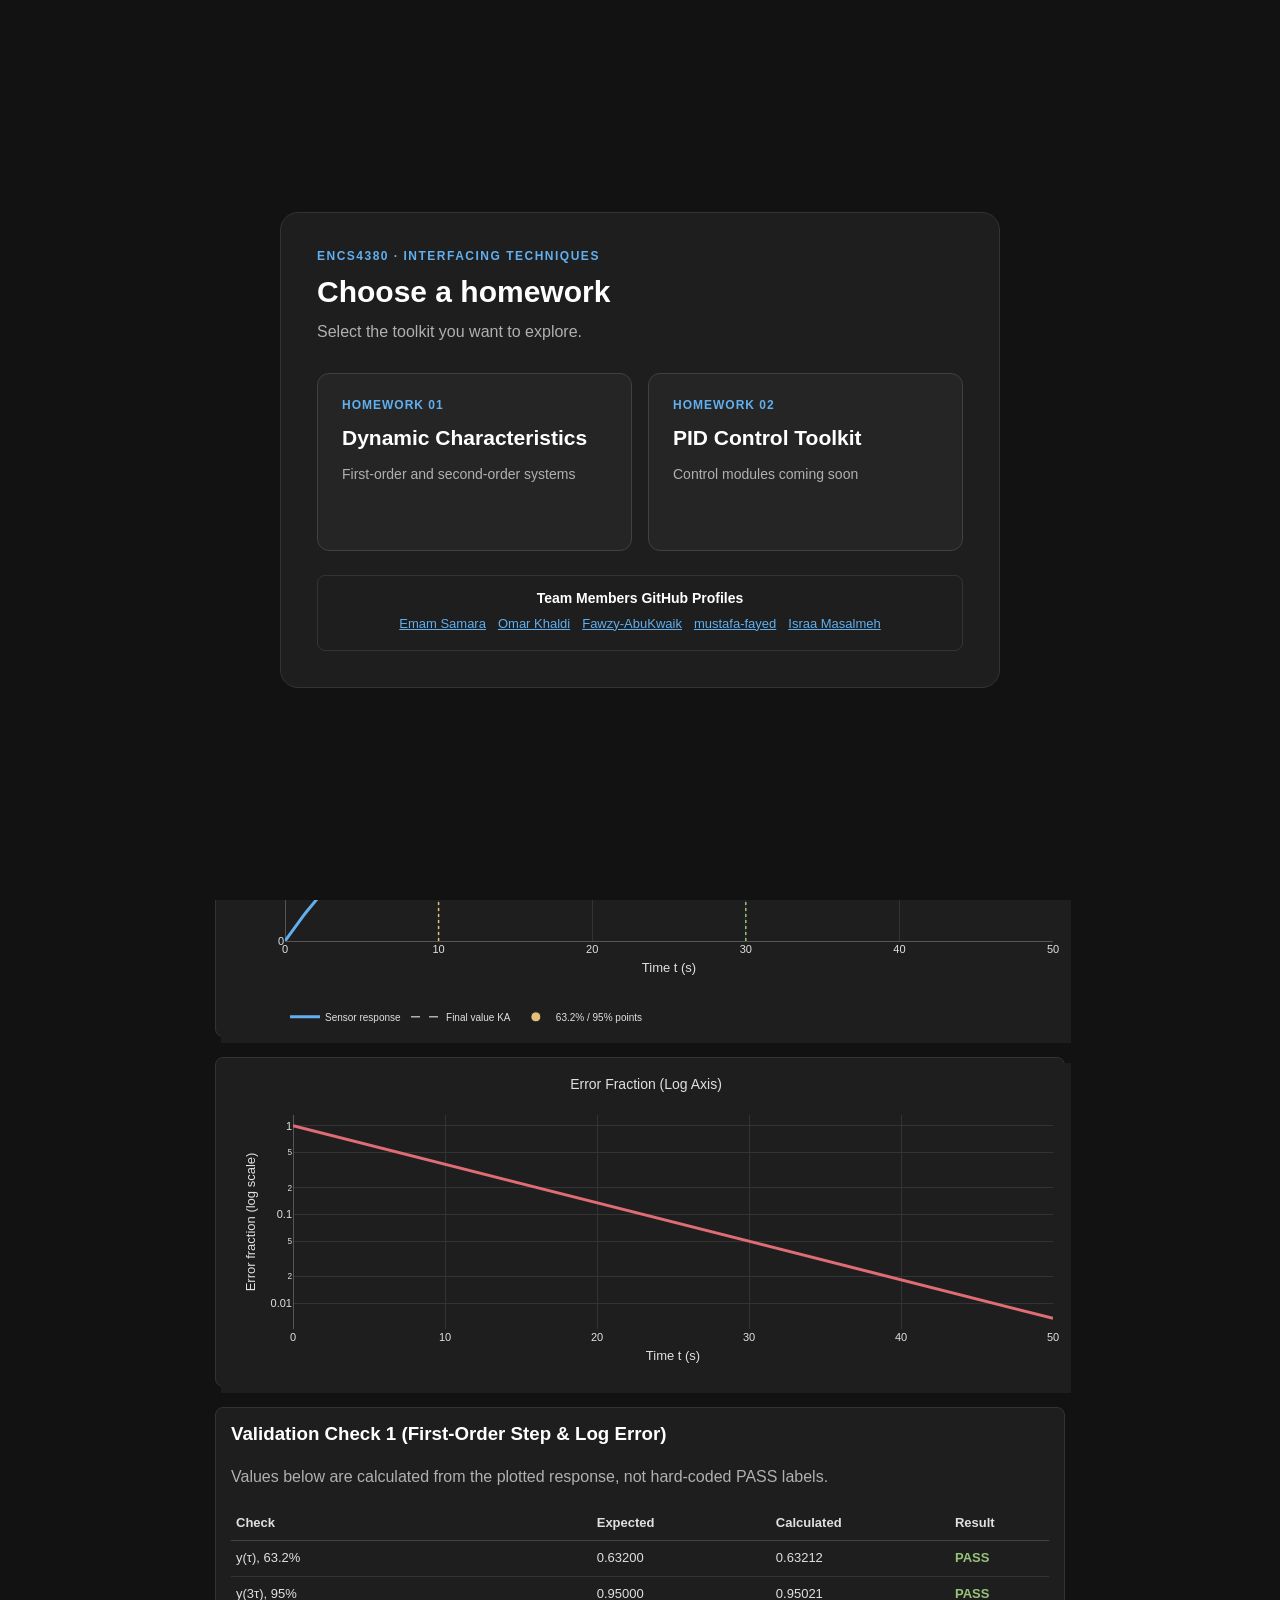
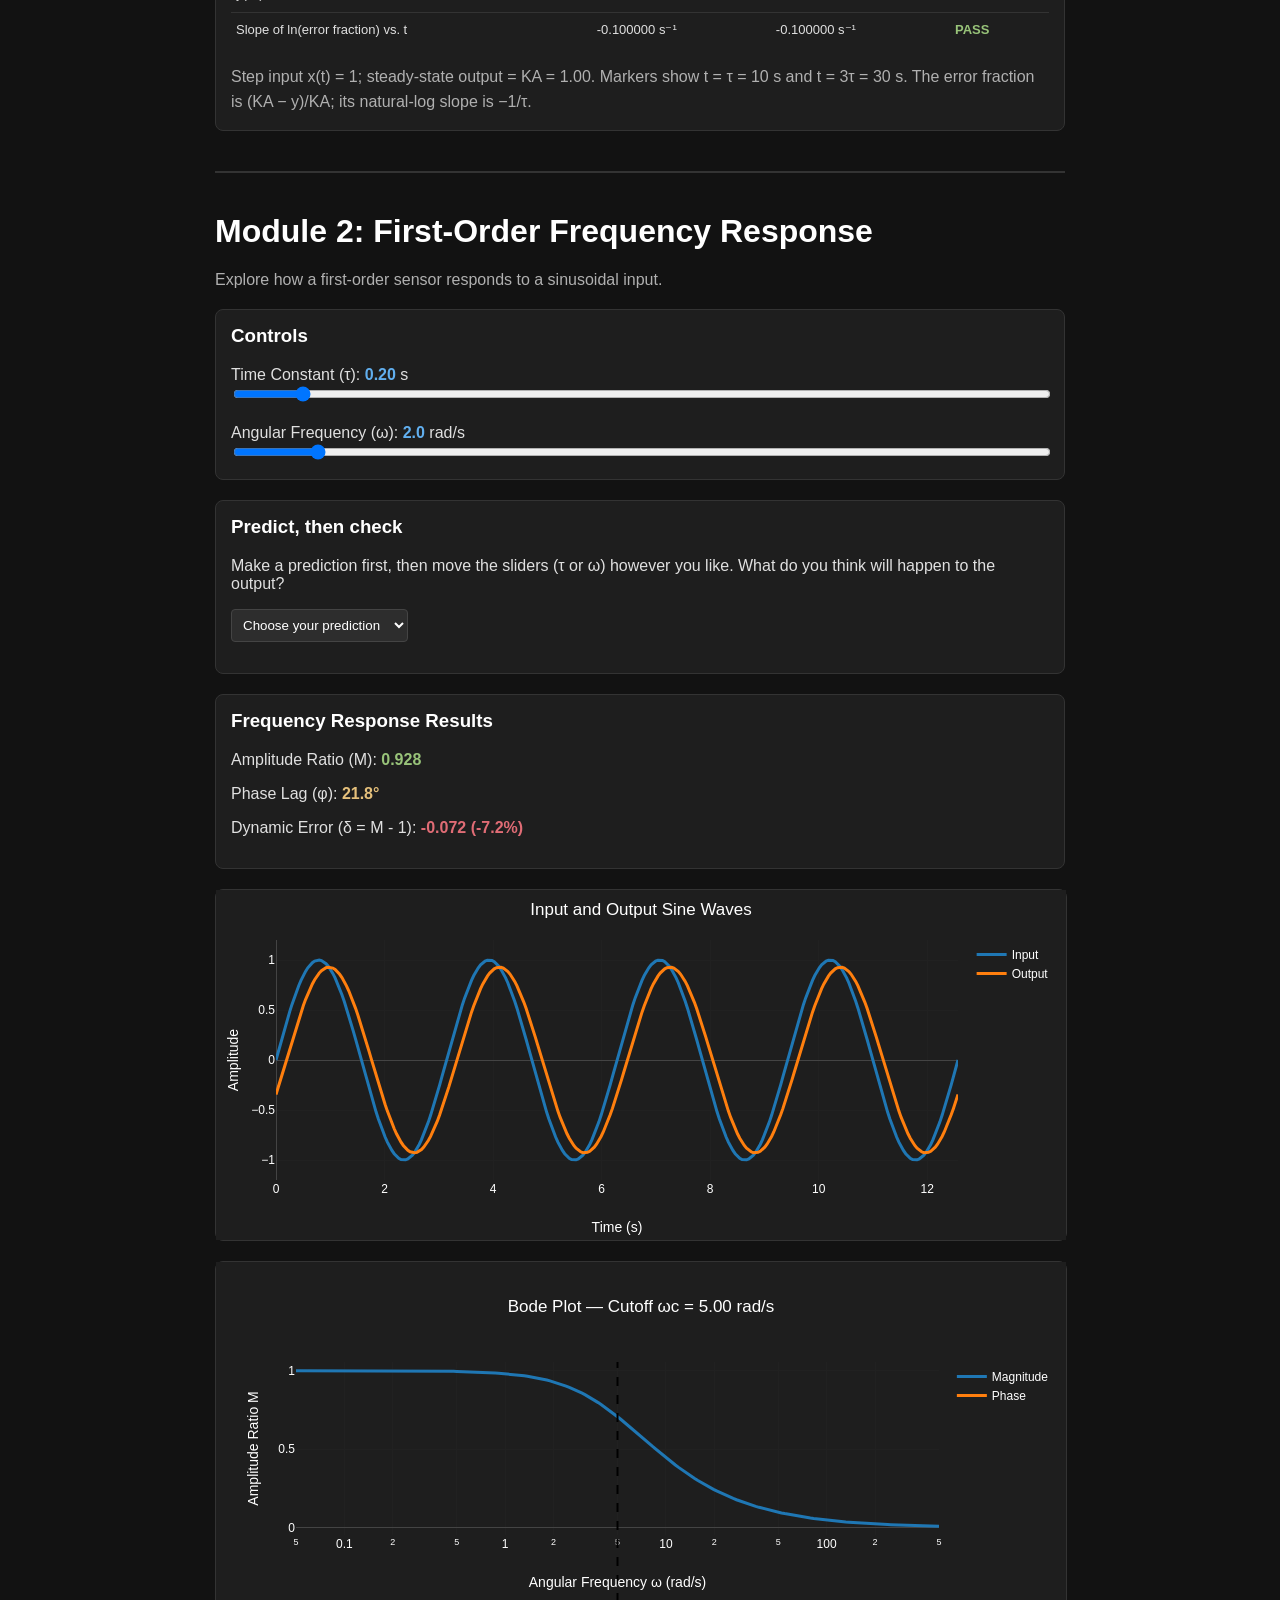
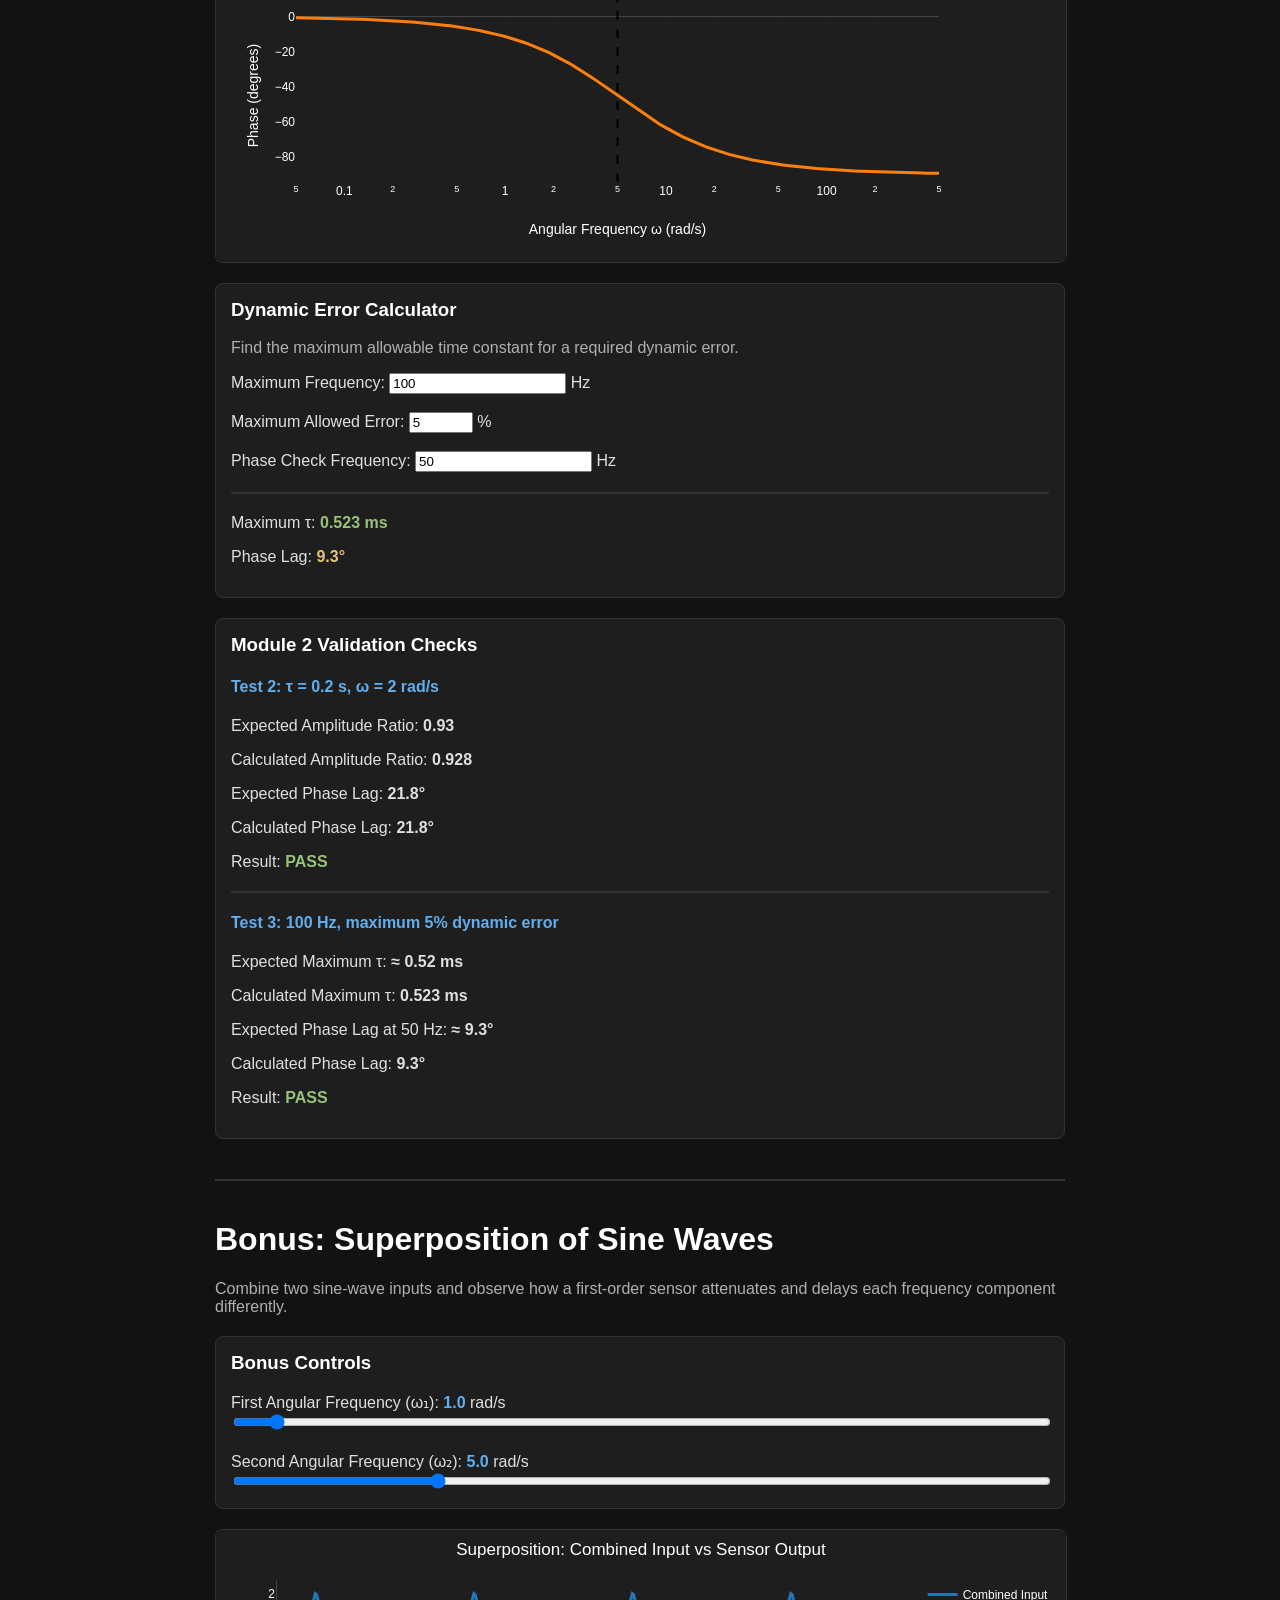
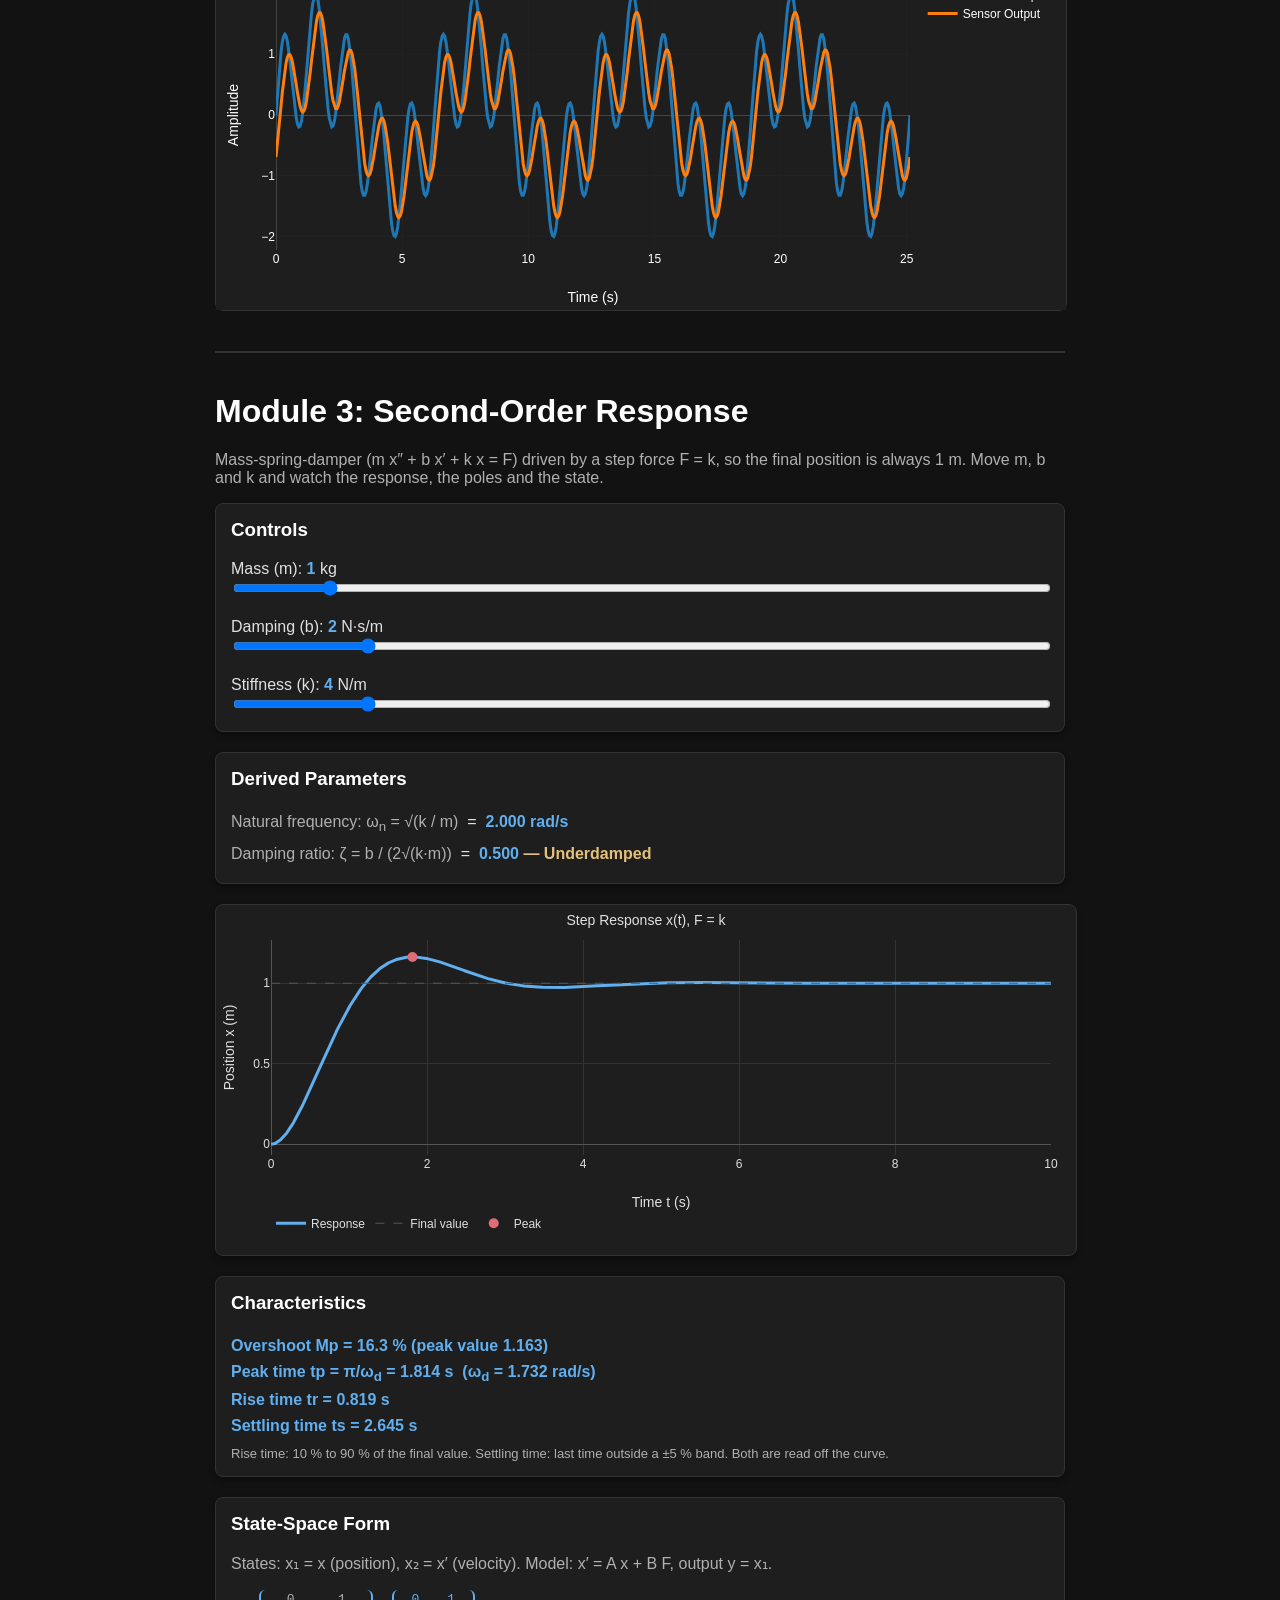
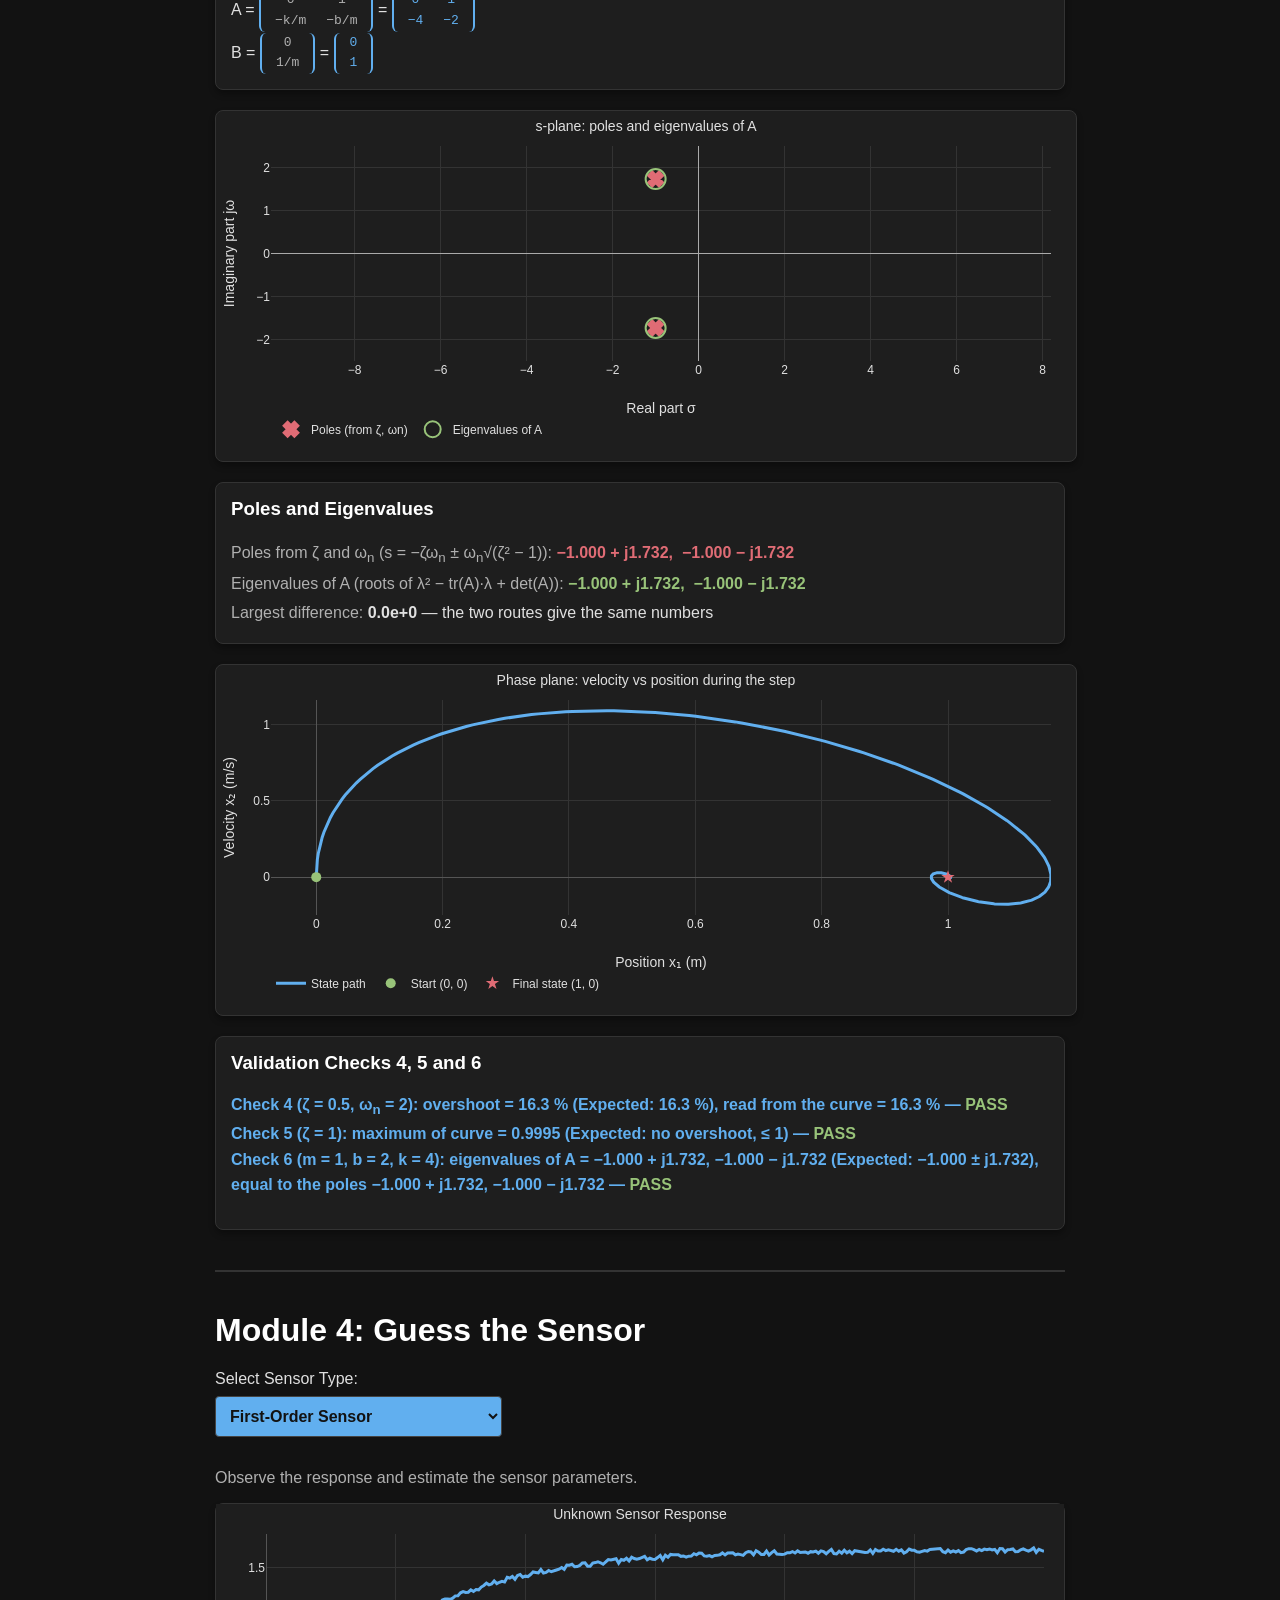
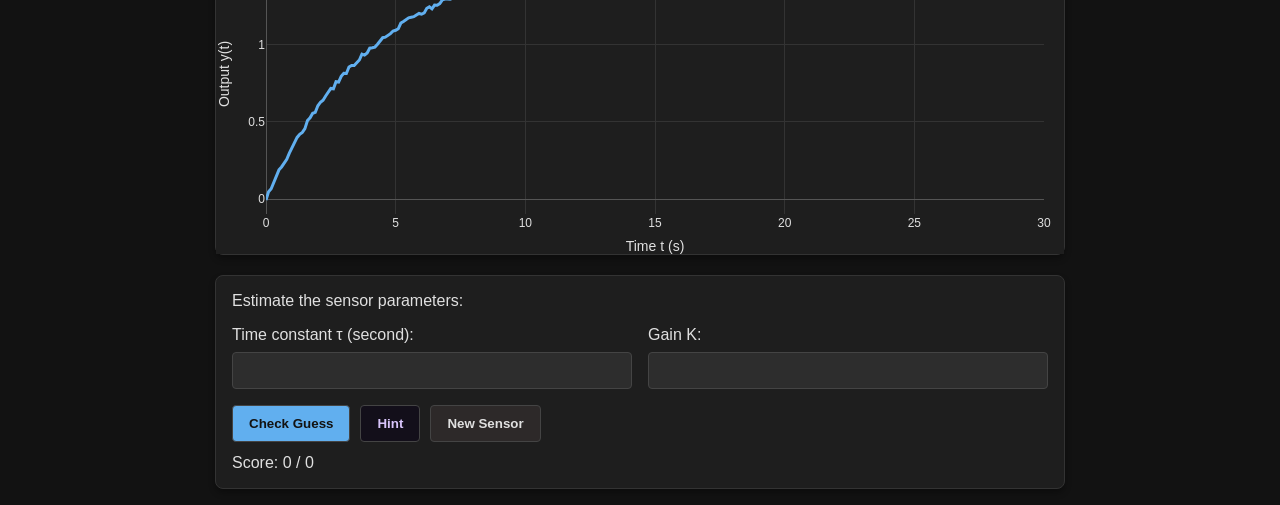
==== index.html @ 04e695b0 "Add P4 Tuning Challenge initial setup" ====
<!DOCTYPE html> 
<html lang="en">
<head>
<meta charset="UTF-8">
<meta name="viewport" content="width=device-width, initial-scale=1">
<title>Dynamic Characteristics Toolkit - Module 1</title>
<script src="https://cdn.plot.ly/plotly-2.35.2.min.js"></script>


<style>
  .team-profiles {
    box-sizing: border-box;
    width: 100%;
    padding: 14px 12px;
    background: #1e1e1e;
    border: 1px solid #333;
    border-radius: 8px;
    text-align: center;
  }
  .team-profiles-title {
    display: block;
    margin-bottom: 10px;
    color: #ffffff;
    font-size: 14px;
    font-weight: 700;
  }
  .team-profiles-scroll {
    max-width: 100%;
    overflow-x: auto;
  }
  .team-profiles-links {
    display: flex;
    justify-content: center;
    align-items: center;
    gap: 12px;
    box-sizing: border-box;
    min-width: 100%;
    width: max-content;
    white-space: nowrap;
    padding: 0 2px 5px;
  }
  .team-profiles-links a {
    color: #61afef;
    text-decoration: underline;
    font-size: 13px;
    flex-shrink: 0;
  }

  #homework-entry {
    position: fixed;
    inset: 0;
    z-index: 2000;
    display: flex;
    align-items: center;
    justify-content: center;
    padding: 24px;
    box-sizing: border-box;
    overflow-y: auto;
    background: #121212;
  }
  #homework-entry[hidden] { display: none; }
  .homework-panel {
    box-sizing: border-box;
    width: 100%;
    max-width: 720px;
    padding: 36px;
    background: #1e1e1e;
    border: 1px solid #333;
    border-radius: 18px;
  }
  .homework-eyebrow {
    margin: 0 0 12px;
    color: #61afef;
    font-size: 12px;
    font-weight: bold;
    letter-spacing: 1.5px;
    text-transform: uppercase;
  }
  .homework-panel h1 { margin: 0 0 10px; color: #fff; font-size: 30px; }
  .homework-description { color: #b0b0b0; margin: 0 0 28px; line-height: 1.6; }
  .homework-options { display: grid; grid-template-columns: repeat(2, minmax(0, 1fr)); gap: 16px; }
  .homework-option {
    display: flex;
    flex-direction: column;
    align-items: flex-start;
    gap: 12px;
    padding: 24px;
    min-height: 178px;
    text-align: left;
    background: #252525;
    color: #e0e0e0;
    border: 1px solid #414141;
    border-radius: 12px;
    font: inherit;
    cursor: pointer;
    transition: border-color 0.2s, background 0.2s;
  }
  .homework-option:hover { border-color: #61afef; background: #2c3239; }
  .homework-option:focus-visible, .homework-back:focus-visible {
    outline: 2px solid #61afef;
    outline-offset: 3px;
  }
  .homework-option-label { color: #61afef; font-size: 12px; font-weight: bold; letter-spacing: 1px; }
  .homework-option strong { font-size: 21px; color: #fff; line-height: 1.35; }
  .homework-option-detail { color: #b0b0b0; font-size: 14px; line-height: 1.5; }
  .homework-back {
    padding: 10px 16px;
    border: 1px solid #444;
    border-radius: 8px;
    background: #252525;
    color: #e0e0e0;
    font: inherit;
    cursor: pointer;
  }
  #homework-switch { margin-bottom: 18px; }
  @media (max-width: 560px) {
    .homework-panel { padding: 24px; }
    .homework-panel h1 { font-size: 25px; }
    .homework-options { grid-template-columns: 1fr; }
    .homework-option { min-height: 0; }
  }

  #homework-entry.showing-p1 { align-items: flex-start; }
  #homework-entry.showing-p1 .homework-panel { max-width: 860px; }
  .p1-back { margin-bottom: 26px; }
  .p1-preview-note {
    padding: 12px 14px;
    margin: 0 0 20px;
    border: 1px solid #46515b;
    border-radius: 8px;
    background: #24303b;
    color: #c5d8e8;
    font-size: 13px;
  }
  .p1-card {
    margin-top: 16px;
    padding: 22px;
    background: #252525;
    border: 1px solid #3d3d3d;
    border-radius: 12px;
  }
  .p1-card h2 { color: #fff; margin: 0 0 20px; font-size: 19px; }
  .p1-controls { display: grid; grid-template-columns: repeat(2, minmax(0, 1fr)); gap: 20px; }
  .p1-field { display: flex; flex-direction: column; gap: 10px; color: #e0e0e0; font-size: 14px; }
  .p1-field select, .p1-prediction {
    box-sizing: border-box;
    width: 100%;
    padding: 10px;
    border: 1px solid #555;
    border-radius: 8px;
    color: #e0e0e0;
    background: #303030;
    font: inherit;
  }
  .p1-field select:disabled, .p1-prediction:disabled { opacity: 0.65; }
  .p1-model-description { color: #b0b0b0; font-size: 12px; line-height: 1.5; }
  .p1-field input { width: 100%; margin: 2px 0; accent-color: #61afef; }
  .p1-field input:disabled { opacity: 0.7; }
  .p1-plant-params {
    display: grid;
    grid-template-columns: repeat(2, minmax(0, 1fr));
    gap: 18px;
    margin-top: 20px;
    padding: 16px;
    border: 1px solid #3d3d3d;
    border-radius: 8px;
    background: #1e1e1e;
  }
  .p1-plant-params[hidden] { display: none; }
  .p1-plant-params label { display: flex; flex-direction: column; gap: 9px; color: #e0e0e0; font-size: 13px; }
  .p1-plant-params input { box-sizing: border-box; width: 100%; margin: 3px 0; accent-color: #61afef; }
  .p1-value { color: #61afef; font-weight: bold; }
  .p1-limit-setting {
    margin-top: 18px;
    padding: 14px;
    background: #1e1e1e;
    border: 1px solid #3d3d3d;
    border-radius: 8px;
  }
  .p1-limit-setting label { display: block; color: #e0e0e0; font-size: 14px; }
  .p1-limit-setting strong { color: #61afef; }
  .p1-limit-setting input {
    display: block;
    box-sizing: border-box;
    width: 100%;
    margin: 12px 0;
    accent-color: #61afef;
  }
  .p1-limit-setting p { color: #b0b0b0; font-size: 13px; margin: 0; }
  .p1-live-preview {
    display: flex;
    align-items: center;
    justify-content: space-between;
    gap: 16px;
    flex-wrap: wrap;
    margin-top: 20px;
    padding: 14px;
    background: #1e1e1e;
    border: 1px solid #3d3d3d;
    border-radius: 8px;
  }
  .p1-live-preview span { color: #b0b0b0; font-size: 13px; line-height: 1.5; }
  .p1-live-preview strong { color: #61afef; font-size: 22px; }
  .p1-empty, .p1-plot-empty {
    display: flex;
    align-items: center;
    justify-content: center;
    box-sizing: border-box;
    text-align: center;
    padding: 20px;
    border: 1px dashed #555;
    border-radius: 8px;
    color: #929292;
    background: #1e1e1e;
    font-size: 14px;
  }
  .p1-empty { min-height: 104px; }
  .p1-diagram-scroll {
    box-sizing: border-box;
    width: 100%;
    overflow-x: auto;
    border: 1px solid #3d3d3d;
    border-radius: 8px;
    background: #1b1b1b;
  }
  .p1-diagram-scroll:focus-visible { outline: 2px solid #61afef; outline-offset: 3px; }
  .p1-diagram-svg { display: block; width: 100%; min-width: 760px; height: auto; }
  .p1-diagram-note { margin: 12px 0 0; color: #b0b0b0; font-size: 12px; line-height: 1.6; }
  .p1-plot-empty { min-height: 240px; }
  .p1-response-chart {
    box-sizing: border-box;
    width: 100%;
    height: 350px;
    border: 1px solid #3d3d3d;
    border-radius: 8px;
    background: #1e1e1e;
  }
  .p1-metrics { display: grid; grid-template-columns: repeat(4, minmax(0, 1fr)); gap: 10px; }
  .p1-metric {
    display: flex;
    flex-direction: column;
    justify-content: space-between;
    gap: 12px;
    min-height: 76px;
    padding: 14px;
    border: 1px solid #3d3d3d;
    border-radius: 8px;
    background: #1e1e1e;
  }
  .p1-metric span { color: #b0b0b0; font-size: 12px; }
  .p1-metric strong { color: #61afef; font-size: 20px; overflow-wrap: anywhere; }
  .p1-ss-status { display: block; color: #b0b0b0; font-size: 11px; line-height: 1.5; }
  .p1-metrics-note { margin: 15px 0 0; color: #b0b0b0; font-size: 12px; line-height: 1.6; }
  .p1-prediction-controls { display: grid; grid-template-columns: repeat(2, minmax(0, 1fr)); gap: 16px; }
  .p1-prediction-controls label { display: flex; flex-direction: column; gap: 9px; color: #e0e0e0; font-size: 14px; }
  .p1-prediction-controls select { min-width: 0; }
  .p1-action-button {
    margin-top: 15px;
    padding: 11px 16px;
    border: 1px solid #61afef;
    border-radius: 8px;
    color: #fff;
    background: #294a64;
    cursor: pointer;
    font: inherit;
  }
  .p1-action-button:hover { background: #356181; }
  .p1-action-button:focus-visible { outline: 2px solid #98c379; outline-offset: 3px; }
  .p1-feedback {
    min-height: 22px;
    margin: 14px 0 0;
    padding: 12px;
    border-radius: 8px;
    border: 1px solid #454545;
    color: #d0d0d0;
    background: #1e1e1e;
    font-size: 14px;
    line-height: 1.6;
    white-space: pre-line;
  }
  .p1-feedback[data-result="correct"], .p1-feedback[data-result="pass"] { border-color: #98c379; color: #b5dfa6; }
  .p1-feedback[data-result="incorrect"], .p1-feedback[data-result="fail"] { border-color: #e5c07b; color: #e5c07b; }
  .p1-validation-panel {
    margin-top: 22px;
    padding-top: 20px;
    border-top: 1px solid #444;
  }
  .p1-validation-panel h3 { margin: 0 0 12px; color: #fff; font-size: 17px; line-height: 1.5; }
  .p1-validation-results { font-family: inherit; }
  @media (max-width: 560px) {
    .p1-prediction-controls { grid-template-columns: 1fr; }
  }
  .p1-secondary { color: #b0b0b0; font-size: 14px; margin: 0 0 14px; line-height: 1.6; }
  @media (max-width: 560px) {
    #homework-entry { padding: 12px; }
    .p1-card { padding: 16px; }
    .p1-controls, .p1-plant-params { grid-template-columns: 1fr; }
    .p1-metrics { grid-template-columns: repeat(2, minmax(0, 1fr)); }
    .p1-plot-empty { min-height: 210px; }
    .p1-response-chart { height: 310px; }
  }
  #module4Check:hover{
    background-color: #ccddec !important;
  }
   #module4NewSensor:hover{
    background-color: #abaaaa !important;
  }
  #module4HintButton:hover{
    background-color: #ab9fc4 !important;
  }
</style>

</head>
<body style="font-family: sans-serif; max-width: 850px; margin: auto; padding: 16px; background-color: #121212; color: #e0e0e0;">


  <div id="homework-entry" role="dialog" aria-modal="true" aria-labelledby="homework-entry-title">
    <div class="homework-panel">
      <div id="homework-choices">
        <p class="homework-eyebrow">ENCS4380 · Interfacing Techniques</p>
        <h1 id="homework-entry-title">Choose a homework</h1>
        <p class="homework-description">Select the toolkit you want to explore.</p>
        <div class="homework-options">
          <button class="homework-option" id="open-homework-1" type="button">
            <span class="homework-option-label">HOMEWORK 01</span>
            <strong>Dynamic Characteristics</strong>
            <span class="homework-option-detail">First-order and second-order systems</span>
          </button>
          <button class="homework-option" id="open-homework-2" type="button">
            <span class="homework-option-label">HOMEWORK 02</span>
            <strong>PID Control Toolkit</strong>
            <span class="homework-option-detail">Control modules coming soon</span>
          </button>
        </div>
  <div class="team-profiles" style="margin-top: 24px; margin-bottom: 0;">
    <strong class="team-profiles-title">Team Members GitHub Profiles</strong>
    <div class="team-profiles-scroll">
      <div class="team-profiles-links">
        <a href="https://github.com/EmamSamara" target="_blank" rel="noopener noreferrer">Emam Samara</a>
        <a href="https://github.com/OmarKhaldi1465" target="_blank" rel="noopener noreferrer">Omar Khaldi</a>
        <a href="https://github.com/Fawzy-AbuKwaik" target="_blank" rel="noopener noreferrer">Fawzy-AbuKwaik</a>
        <a href="https://github.com/mustafa-fayed403" target="_blank" rel="noopener noreferrer">mustafa-fayed</a>
        <a href="https://github.com/israa-masalmeh" target="_blank" rel="noopener noreferrer">Israa Masalmeh</a>
      </div>
    </div>
  </div>
      </div>
      <div id="homework-two-intro" hidden>
        <div class="team-profiles" style="margin-bottom: 20px;">
          <strong class="team-profiles-title">Team Members GitHub Profiles</strong>
          <div class="team-profiles-scroll">
            <div class="team-profiles-links">
              <a href="https://github.com/EmamSamara" target="_blank" rel="noopener noreferrer">Emam Samara</a>
              <a href="https://github.com/OmarKhaldi1465" target="_blank" rel="noopener noreferrer">Omar Khaldi</a>
              <a href="https://github.com/Fawzy-AbuKwaik" target="_blank" rel="noopener noreferrer">Fawzy-AbuKwaik</a>
              <a href="https://github.com/mustafa-fayed403" target="_blank" rel="noopener noreferrer">mustafa-fayed</a>
              <a href="https://github.com/israa-masalmeh" target="_blank" rel="noopener noreferrer">Israa Masalmeh</a>
            </div>
          </div>
        </div>
        <!-- Homework 2 -> P1 Layout -->
        <button class="homework-back p1-back" id="back-to-homeworks" type="button">← Choose another homework</button>
        <p class="homework-eyebrow">Homework 02 · Control</p>
        <h1 id="p1-page-title">P1 — PID Playground</h1>
        <p class="homework-description">Explore and tune a PID controller with the first-order and second-order plant models from Homework 1.</p>
        <div class="p1-preview-note">Switch between first-order and second-order plants. The PID gains, setpoint, and control limit update both plots.</div>


        <section class="p1-card" aria-labelledby="p1-settings-title">
          <h2 id="p1-settings-title">Controller Settings</h2>
          <div class="p1-controls">
            <label class="p1-field" for="p1-plant">
              Plant Model
              <select id="p1-plant">
                <option value="first-order">First-order plant</option>
                <option value="second-order">Second-order plant</option>
              </select>
              <span class="p1-model-description" id="p1-model-description">K = 1, τ = 1 s</span>
            </label>
            <label class="p1-field" for="p1-setpoint">
              Setpoint Step <span class="p1-value">1.0</span>
              <input id="p1-setpoint" type="range" min="0" max="5" step="0.1" value="1">
            </label>
            <label class="p1-field" for="p1-kp">
              Proportional Gain (Kp) <span class="p1-value">1.0</span>
              <input id="p1-kp" type="range" min="0" max="20" step="0.1" value="1">
            </label>
            <label class="p1-field" for="p1-ki">
              Integral Gain (Ki) <span class="p1-value">0.0</span>
              <input id="p1-ki" type="range" min="0" max="20" step="0.1" value="0">
            </label>
            <label class="p1-field" for="p1-kd">
              Derivative Gain (Kd) <span class="p1-value">0.0</span>
              <input id="p1-kd" type="range" min="0" max="20" step="0.1" value="0">
            </label>
          </div>
          <div class="p1-plant-params" id="p1-first-order-params">
            <label for="p1-gain">Plant Gain (K) <span class="p1-value">1.0</span>
              <input id="p1-gain" type="range" min="0.5" max="5" step="0.5" value="1">
            </label>
            <label for="p1-tau">Time Constant (τ), seconds <span class="p1-value">1.0</span>
              <input id="p1-tau" type="range" min="1" max="30" step="1" value="1">
            </label>
          </div>
          <div class="p1-plant-params" id="p1-second-order-params" hidden>
            <label for="p1-mass">Mass (m), kg <span class="p1-value">1.0</span>
              <input id="p1-mass" type="range" min="0.5" max="5" step="0.5" value="1">
            </label>
            <label for="p1-damping">Damping (b), N·s/m <span class="p1-value">2.0</span>
              <input id="p1-damping" type="range" min="0.5" max="10" step="0.5" value="2">
            </label>
            <label for="p1-stiffness">Stiffness (k), N/m <span class="p1-value">4.0</span>
              <input id="p1-stiffness" type="range" min="1" max="20" step="1" value="4">
            </label>
          </div>
          <div class="p1-limit-setting">
            <label for="p1-control-limit">Control Signal Limit (±u): <strong id="p1-limit-value">10.0</strong></label>
            <input id="p1-control-limit" type="range" min="1" max="20" step="0.5" value="10">
            <p>The controller output is limited to −10.0 to +10.0.</p>
          </div>
          <div class="p1-live-preview" role="status" aria-live="polite">
            <span id="p1-live-output-label">First-order simulated output at 5 s (K = 1, τ = 1 s, setpoint = 1.0)</span>
            <strong id="p1-live-output">—</strong>
          </div>
        </section>

        <section class="p1-card" aria-labelledby="p1-diagram-title">
          <h2 id="p1-diagram-title">Closed-Loop Block Diagram</h2>
          <div class="p1-diagram-scroll" id="p1-block-diagram" role="region" aria-label="PID closed-loop feedback diagram" tabindex="0">
            <svg id="p1-diagram-svg" class="p1-diagram-svg" viewBox="0 0 980 310" xmlns="http://www.w3.org/2000/svg" role="img" aria-label="PID control loop with unity feedback">
              <defs>
                <marker id="p1-diagram-arrow" viewBox="0 0 10 10" refX="9" refY="5" markerWidth="7" markerHeight="7" orient="auto">
                  <path d="M 0 0 L 10 5 L 0 10 z" fill="#a6b9c8"/>
                </marker>
              </defs>
              <g stroke="#a6b9c8" stroke-width="2.5" fill="none" stroke-linejoin="round">
                <path d="M 130 133 H 161" marker-end="url(#p1-diagram-arrow)"/>
                <path d="M 207 133 H 250" marker-end="url(#p1-diagram-arrow)"/>
                <path d="M 466 133 H 513" marker-end="url(#p1-diagram-arrow)"/>
                <path d="M 655 133 H 703" marker-end="url(#p1-diagram-arrow)"/>
                <path d="M 900 133 H 962" marker-end="url(#p1-diagram-arrow)"/>
                <path d="M 934 133 V 255 H 184 V 156" marker-end="url(#p1-diagram-arrow)"/>
              </g>
              <g stroke-width="2" stroke-linejoin="round">
                <rect x="18" y="88" width="112" height="90" rx="10" fill="#28323a" stroke="#61afef"/>
                <circle cx="184" cy="133" r="23" fill="#252525" stroke="#98c379"/>
                <rect x="250" y="88" width="216" height="90" rx="10" fill="#2c303b" stroke="#61afef"/>
                <rect x="513" y="88" width="142" height="90" rx="10" fill="#373025" stroke="#e5c07b"/>
                <rect x="703" y="88" width="197" height="90" rx="10" fill="#2a3530" stroke="#98c379"/>
              </g>
              <g fill="#f0f0f0" font-family="Arial, sans-serif" text-anchor="middle">
                <text x="74" y="119" font-size="17" font-weight="bold">Setpoint</text>
                <text id="p1-diagram-setpoint" x="74" y="149" font-size="19">r = 1.0</text>
                <text x="184" y="140" font-size="26">Σ</text>
                <text x="171" y="100" font-size="22" fill="#98c379">+</text>
                <text x="161" y="191" font-size="26" fill="#e06c75">−</text>
                <text x="231" y="117" font-size="17">e(t)</text>
                <text x="358" y="117" font-size="18" font-weight="bold">PID Controller</text>
                <text id="p1-diagram-proportional-integral" x="358" y="143" font-size="15">Kp = 1.0  ·  Ki = 0.0</text>
                <text id="p1-diagram-derivative" x="358" y="165" font-size="15">Kd = 0.0</text>
                <text x="489" y="117" font-size="15">u<tspan baseline-shift="sub" font-size="11">raw</tspan></text>
                <text x="584" y="119" font-size="18" font-weight="bold">Saturation</text>
                <text id="p1-diagram-limits" x="584" y="150" font-size="15">±10.0</text>
                <text x="679" y="117" font-size="17">u(t)</text>
                <text id="p1-diagram-plant" x="802" y="119" font-size="18" font-weight="bold">First-Order Plant</text>
                <text id="p1-diagram-transfer" x="802" y="150" font-size="14">G(s) = 1 / (s + 1)</text>
                <text x="948" y="108" font-size="17">y(t)</text>
                <text x="555" y="285" font-size="16" fill="#b0b0b0">Unity feedback: measured output y(t)</text>
              </g>
              <circle cx="934" cy="133" r="4.5" fill="#a6b9c8"/>
            </svg>
          </div>
          <p class="p1-diagram-note">The output is fed back to the summing junction with negative feedback. The D term uses the measured output derivative to avoid a setpoint kick.</p>
        </section>

        <section class="p1-card" aria-labelledby="p1-response-title">
          <h2 id="p1-response-title">Output vs. Setpoint</h2>
          <div class="p1-response-chart" id="p1-response-plot" role="img" aria-label="Closed-loop output and setpoint over time"></div>
        </section>

        <section class="p1-card" aria-labelledby="p1-control-title">
          <h2 id="p1-control-title">Control Signal u(t) &amp; Limits</h2>
          <div class="p1-response-chart" id="p1-control-plot" role="img" aria-label="PID control signal with upper and lower saturation limits"></div>
        </section>

        <section class="p1-card" aria-labelledby="p1-metrics-title">
          <h2 id="p1-metrics-title">Performance Metrics</h2>
          <div class="p1-metrics">
            <div class="p1-metric"><span>Rise Time</span><strong id="p1-rise-time">—</strong></div>
            <div class="p1-metric"><span>Overshoot</span><strong id="p1-overshoot">—</strong></div>
            <div class="p1-metric"><span>Settling Time</span><strong id="p1-settling-time">—</strong></div>
            <div class="p1-metric"><span>Steady-State Error</span><strong id="p1-steady-state-error">—</strong><small id="p1-ss-status" class="p1-ss-status"></small></div>
          </div>
          <p class="p1-metrics-note">Rise Time: 10–90% of the predicted final output. Settling Time: within ±5%. Overshoot is measured over the displayed time window. Steady-State Error is the predicted final error for a stable loop; unsettled and unstable cases are labeled.</p>
        </section>

        <section class="p1-card" aria-labelledby="p1-prediction-title">
          <h2 id="p1-prediction-title">Predict, then Check</h2>
          <p class="p1-secondary">Choose a change, predict the result, then run two simulations to check your answer. The main controls will switch to the new settings so you can explore the plots.</p>
          <div class="p1-prediction-controls">
            <label for="p1-prediction-scenario">What will you change?
              <select id="p1-prediction-scenario" class="p1-prediction">
                <option value="gain">First-order: increase Kp from 1 to 9. What happens to steady-state error?</option>
                <option value="integral">First-order: add Ki = 1 (Kp = 1). What happens to steady-state error?</option>
                <option value="derivative">Second-order: increase Kd from 0 to 2 (Kp = 3). What happens to overshoot?</option>
                <option value="setpoint">First-order: increase setpoint from 1 to 2 (Kp = 2). What happens to output?</option>
              </select>
            </label>
            <label for="p1-prediction-answer">Your prediction
              <select id="p1-prediction-answer" class="p1-prediction">
                <option value="">Choose an answer</option>
                <option value="increase">It will increase</option>
                <option value="decrease">It will decrease</option>
                <option value="same">It will stay about the same</option>
              </select>
            </label>
          </div>
          <button id="p1-check-prediction" class="p1-action-button" type="button">Check with simulation</button>
          <p id="p1-prediction-feedback" class="p1-feedback" role="status" aria-live="polite">Select your prediction before checking.</p>

          <div class="p1-validation-panel">
            <h3>Reference Validation — G(s) = 1 / (s + 1)</h3>
            <p class="p1-secondary">Run two fixed numerical checks: P-only with Kp = 9, and PI with Kp = 1, Ki = 1. These checks do not change the current playground sliders.</p>
            <button id="p1-run-validation" class="p1-action-button" type="button">Run P and PI validation</button>
            <div id="p1-validation-results" class="p1-feedback p1-validation-results" role="status" aria-live="polite">Validation has not been run.</div>
          </div>
        </section>
      </div>
    </div>
  </div>
  <button class="homework-back" id="homework-switch" type="button" hidden>← Choose another homework</button>

  <div class="team-profiles" style="margin-bottom: 18px;">
    <strong class="team-profiles-title">Team Members GitHub Profiles</strong>
    <div class="team-profiles-scroll">
      <div class="team-profiles-links">
        <a href="https://github.com/EmamSamara" target="_blank" rel="noopener noreferrer">Emam Samara</a>
        <a href="https://github.com/OmarKhaldi1465" target="_blank" rel="noopener noreferrer">Omar Khaldi</a>
        <a href="https://github.com/Fawzy-AbuKwaik" target="_blank" rel="noopener noreferrer">Fawzy-AbuKwaik</a>
        <a href="https://github.com/mustafa-fayed403" target="_blank" rel="noopener noreferrer">mustafa-fayed</a>
        <a href="https://github.com/israa-masalmeh" target="_blank" rel="noopener noreferrer">Israa Masalmeh</a>
      </div>
    </div>
  </div>

  <h1 style="color: #ffffff;">Module 1: First-Order Time Response</h1>
  <p style="color: #b0b0b0;">Explore a first-order sensor under step and ramp inputs: <strong>τ dy/dt + y = Kx</strong>, with transfer function <strong>G(s) = K/(τs + 1)</strong>.</p>

  <div style="background: #1e1e1e; padding: 15px; border-radius: 8px; box-shadow: 0 4px 6px rgba(0,0,0,0.3); border: 1px solid #333;">
    <h3 style="color: #ffffff; margin-top: 0;">Controls</h3>

    <label for="inputType">Input Type: </label>
    <select id="inputType" style="padding: 5px; margin-bottom: 10px; background-color: #2d2d2d; color: #ffffff; border: 1px solid #444; border-radius: 4px;">
      <option value="step">Step Input</option>
      <option value="ramp">Ramp Input</option>
    </select>
    <br><br>

    <label for="gainK">Gain (K): <b id="kValue" style="color: #61afef;">1</b></label><br>
    <input id="gainK" type="range" min="0.5" max="5" step="0.5" value="1" style="width:100%"><br><br>

    <label for="tau">Time Constant (τ): <b id="tauValue" style="color: #61afef;">10</b> s</label><br>
    <input id="tau" type="range" min="1" max="30" step="1" value="10" style="width:100%">
  </div>

  <!-- Module 1: Predict, then check (before moving a K or τ slider) -->
  <div style="background: #1e1e1e; padding: 15px; border-radius: 8px; border: 1px solid #333; margin-top: 20px;">
    <h3 style="color: #ffffff; margin-top: 0;">Predict, then check</h3>
    <p style="color: #b0b0b0;">Predict what will happen <strong>before</strong> changing K or τ, then move the slider to check your answer.</p>
    <label for="prediction1">Your prediction: </label>
    <select id="prediction1" style="padding: 7px; max-width: 100%; background: #2d2d2d; color: #ffffff; border: 1px solid #444; border-radius: 4px;">
      <option value="">Choose a prediction first</option>
      <option value="slower">Increasing τ makes the response slower (larger lag)</option>
      <option value="faster">Decreasing τ makes the response faster (smaller lag)</option>
      <option value="higher">Increasing K increases the output magnitude</option>
      <option value="lower">Decreasing K decreases the output magnitude</option>
    </select>
    <p id="prediction1Feedback" aria-live="polite" style="margin-bottom: 0; font-weight: bold; color: #b0b0b0;">Select a prediction, then move the corresponding slider.</p>
  </div>

  <!-- Module 1: live response plot -->
  <div id="plot" style="box-sizing: border-box; width:100%; height:390px; margin-top: 20px; background: #1e1e1e; border-radius: 8px; padding: 5px; border: 1px solid #333;"></div>

  <!-- Module 1: error fraction, logarithmic y-axis, and measured ln(error) slope -->
  <div id="errorPlotContainer" style="margin-top: 20px;">
    <div id="errorPlot" style="box-sizing: border-box; width:100%; height:330px; background: #1e1e1e; border-radius: 8px; padding: 5px; border: 1px solid #333;"></div>
  </div>

  <div style="background: #1e1e1e; padding: 15px; border-radius: 8px; border: 1px solid #333; margin-top: 20px;">
    <h3 style="color: #ffffff; margin-top: 0;" id="validationTitle">Validation Check 1 (First-Order Step)</h3>
    <div id="validationResult" aria-live="polite" style="line-height: 1.6;"></div>
  </div>

<script>
// Module 1 only: closed-form first-order step/ramp response.
const A = 1; // Step amplitude; ramp input slope is A units/s.
const module1PlotConfig = { responsive: true, displaylogo: false, displayModeBar: false };
const previousModule1Values = {
  tau: Number(document.getElementById('tau').value),
  K: Number(document.getElementById('gainK').value)
};

function module1PassLabel(passed) {
  return `<strong style="color: ${passed ? '#98c379' : '#e06c75'};">${passed ? 'PASS' : 'FAIL'}</strong>`;
}

// Actual slope of ln(error fraction) against time; it should equal -1/τ.
function module1LogErrorSlope(time, errorFraction) {
  const n = time.length;
  const meanTime = time.reduce((sum, value) => sum + value, 0) / n;
  const logErrors = errorFraction.map(value => Math.log(value));
  const meanLog = logErrors.reduce((sum, value) => sum + value, 0) / n;
  let numerator = 0;
  let denominator = 0;
  for (let i = 0; i < n; i++) {
    numerator += (time[i] - meanTime) * (logErrors[i] - meanLog);
    denominator += (time[i] - meanTime) ** 2;
  }
  return numerator / denominator;
}

function draw() {
  const tau = parseFloat(document.getElementById('tau').value);
  const K = parseFloat(document.getElementById('gainK').value);
  const inputType = document.getElementById('inputType').value;

  document.getElementById('tauValue').textContent = tau;
  document.getElementById('kValue').textContent = K;

  const t = [];
  const y = [];
  const errorFraction = [];
  const input = [];
  const desiredOutput = [];

  for (let i = 0; i <= 300; i++) {
    const ti = (5 * tau * i) / 300;
    t.push(ti);

    if (inputType === 'step') {
      // Step: x(t) = A; y(t) = K*A*(1 - exp(-t/τ)).
      const yi = K * A * (1 - Math.exp(-ti / tau));
      y.push(yi);
      input.push(A);
      desiredOutput.push(K * A);
      // Error fraction = (KA - y(t))/KA; a positive value is needed for log display.
      errorFraction.push(Math.max((K * A - yi) / (K * A), 1e-12));
    } else {
      // Ramp: x(t) = A*t; y(t) = KA*(t - τ + τ*exp(-t/τ)).
      input.push(A * ti);
      desiredOutput.push(K * A * ti);
      y.push(K * A * (ti - tau + tau * Math.exp(-ti / tau)));
    }
  }

  const commonLayout = {
    paper_bgcolor: '#1e1e1e',
    plot_bgcolor: '#1e1e1e',
    font: { color: '#e0e0e0', size: 11 },
    xaxis: { title: { text: 'Time t (s)', standoff: 8 }, gridcolor: '#333333', zerolinecolor: '#555555', automargin: true },
    yaxis: { title: { text: 'Amplitude', standoff: 7 }, gridcolor: '#333333', zerolinecolor: '#555555', automargin: true },
    margin: { t: 52, b: 74, l: 64, r: 18 },
    legend: { orientation: 'h', x: 0, y: -0.26, font: { size: 10 } },
    hovermode: 'x unified'
  };

  if (inputType === 'step') {
    document.getElementById('validationTitle').textContent = 'Validation Check 1 (First-Order Step & Log Error)';
    // With 300 samples over 5τ, index 60 is τ and index 180 is 3τ.
    const actualAtTau = y[60];
    const actualAt3Tau = y[180];
    const expectedAtTau = 0.632 * K * A;
    const expectedAt3Tau = 0.95 * K * A;
    const actualSlope = module1LogErrorSlope(t, errorFraction);
    const expectedSlope = -1 / tau;
    const toleranceAtTau = 0.005 * K * A;
    const toleranceAt3Tau = 0.005 * K * A;
    const slopeTolerance = 0.001 * Math.abs(expectedSlope);
    const checkAtTau = Math.abs(actualAtTau - expectedAtTau) <= toleranceAtTau;
    const checkAt3Tau = Math.abs(actualAt3Tau - expectedAt3Tau) <= toleranceAt3Tau;
    const slopeCheck = Math.abs(actualSlope - expectedSlope) <= slopeTolerance;

    document.getElementById('validationResult').innerHTML = `
      <p style="margin-top: 0; color: #b0b0b0;">Values below are calculated from the plotted response, not hard-coded PASS labels.</p>
      <div style="overflow-x:auto;">
        <table style="width:100%; border-collapse: collapse; text-align: left; min-width: 440px; font-size: 13px;">
          <thead><tr style="border-bottom:1px solid #444;"><th style="padding: 7px 5px;">Check</th><th style="padding: 7px 5px;">Expected</th><th style="padding: 7px 5px;">Calculated</th><th style="padding: 7px 5px;">Result</th></tr></thead>
          <tbody>
            <tr style="border-bottom:1px solid #333;"><td style="padding: 7px 5px;">y(τ), 63.2%</td><td style="padding: 7px 5px;">${expectedAtTau.toFixed(5)}</td><td style="padding: 7px 5px;">${actualAtTau.toFixed(5)}</td><td style="padding: 7px 5px;">${module1PassLabel(checkAtTau)}</td></tr>
            <tr style="border-bottom:1px solid #333;"><td style="padding: 7px 5px;">y(3τ), 95%</td><td style="padding: 7px 5px;">${expectedAt3Tau.toFixed(5)}</td><td style="padding: 7px 5px;">${actualAt3Tau.toFixed(5)}</td><td style="padding: 7px 5px;">${module1PassLabel(checkAt3Tau)}</td></tr>
            <tr><td style="padding: 7px 5px;">Slope of ln(error fraction) vs. t</td><td style="padding: 7px 5px;">${expectedSlope.toFixed(6)} s⁻¹</td><td style="padding: 7px 5px;">${actualSlope.toFixed(6)} s⁻¹</td><td style="padding: 7px 5px;">${module1PassLabel(slopeCheck)}</td></tr>
          </tbody>
        </table>
      </div>
      <p style="margin-bottom:0; color:#b0b0b0;">Step input x(t) = ${A}; steady-state output = KA = ${(K * A).toFixed(2)}. Markers show t = τ = ${tau} s and t = 3τ = ${3 * tau} s. The error fraction is (KA − y)/KA; its natural-log slope is −1/τ.</p>`;

    document.getElementById('errorPlotContainer').style.display = 'block';

    const stepLayout = {
      ...commonLayout,
      title: { text: 'Step Response', font: { size: 14 } },
      yaxis: { ...commonLayout.yaxis, title: { text: 'Output y(t)', standoff: 7 }, rangemode: 'tozero' },
      shapes: [
        { type: 'line', x0: tau, x1: tau, y0: 0, y1: actualAtTau, line: { color: '#e5c07b', width: 1.5, dash: 'dot' } },
        { type: 'line', x0: 3 * tau, x1: 3 * tau, y0: 0, y1: actualAt3Tau, line: { color: '#98c379', width: 1.5, dash: 'dot' } }
      ]
    };
    Plotly.react('plot', [
      { x: t, y, mode: 'lines', name: 'Sensor response', line: { color: '#61afef', width: 3 } },
      { x: t, y: desiredOutput, mode: 'lines', name: 'Final value KA', line: { color: '#b0b0b0', width: 1.5, dash: 'dash' } },
      { x: [tau, 3 * tau], y: [actualAtTau, actualAt3Tau], mode: 'markers+text', name: '63.2% / 95% points', text: ['63.2% at τ', '95% at 3τ'], textposition: ['bottom right', 'top center'], textfont: { color: '#e5c07b', size: 11 }, marker: { color: ['#e5c07b', '#98c379'], size: 10, line: { width: 1, color: '#1e1e1e' } }, hovertemplate: 't = %{x:.3f} s<br>y = %{y:.5f}<extra></extra>' }
    ], stepLayout, module1PlotConfig);

    const errorLayout = {
      ...commonLayout,
      title: { text: 'Error Fraction (Log Axis)', font: { size: 14 } },
      yaxis: { title: { text: 'Error fraction (log scale)', standoff: 6 }, type: 'log', gridcolor: '#333333', zerolinecolor: '#555555', automargin: true },
      margin: { t: 52, b: 64, l: 72, r: 18 },
      showlegend: false
    };
    Plotly.react('errorPlot', [
      { x: t, y: errorFraction, mode: 'lines', name: 'Error fraction', line: { color: '#e06c75', width: 3 }, hovertemplate: 't = %{x:.3f} s<br>Error fraction = %{y:.6f}<extra></extra>' }
    ], errorLayout, module1PlotConfig);
  } else {
    document.getElementById('validationTitle').textContent = 'Ramp Response Analysis (Lag & Steady-State Error)';
    // For x(t)=A*t, output approaches KA*(t-τ). The asymptotic tracking error relative to Kx is KAτ.
    const rampLag = tau;
    const ssError = K * A * tau;
    const errorAtEnd = desiredOutput[desiredOutput.length - 1] - y[y.length - 1];
    document.getElementById('validationResult').innerHTML = `
      <p style="margin-top:0;"><strong style="color: #98c379;">Ramp time lag = τ = ${rampLag} s</strong></p>
      <p><strong style="color: #e5c07b;">Steady-state tracking error relative to Kx(t): e<sub>ss</sub> = KAτ = ${ssError.toFixed(3)}</strong></p>
      <p style="color:#b0b0b0;">Input: x(t) = ${A}t; ideal gain-scaled output: Kx(t) = ${K * A}t; actual output: y(t) = KA[t − τ + τe<sup>−t/τ</sup>].</p>
      <p style="color:#b0b0b0; margin-bottom:0;">At t = 5τ (${5 * tau} s), the plotted tracking error Kx − y = ${errorAtEnd.toFixed(3)}; it approaches ${ssError.toFixed(3)} as t increases. The steady-state time lag is τ.</p>`;

    document.getElementById('errorPlotContainer').style.display = 'none';
    const rampLayout = {
      ...commonLayout,
      title: { text: 'Ramp Input and Sensor Output', font: { size: 14 } },
      yaxis: { ...commonLayout.yaxis, title: { text: 'Input / output', standoff: 7 }, rangemode: 'tozero' }
    };
    Plotly.react('plot', [
      { x: t, y: input, mode: 'lines', name: 'Input x(t)', line: { color: '#b0b0b0', width: 1.5, dash: 'dot' } },
      { x: t, y: desiredOutput, mode: 'lines', name: 'Ideal Kx(t)', line: { color: '#98c379', width: 2, dash: 'dash' } },
      { x: t, y, mode: 'lines', name: 'Sensor output y(t)', line: { color: '#d19a66', width: 3 } }
    ], rampLayout, module1PlotConfig);
  }
}

function module1CheckPrediction(changedParameter) {
  const input = document.getElementById(changedParameter === 'tau' ? 'tau' : 'gainK');
  const value = Number(input.value);
  const previous = previousModule1Values[changedParameter];
  if (value === previous) return;

  const actual = changedParameter === 'tau'
    ? (value > previous ? 'slower' : 'faster')
    : (value > previous ? 'higher' : 'lower');
  const messages = {
    slower: 'Increasing τ slows the response and increases ramp lag.',
    faster: 'Decreasing τ speeds the response and decreases ramp lag.',
    higher: 'Increasing K raises the output magnitude (for the same input).',
    lower: 'Decreasing K lowers the output magnitude (for the same input).'
  };
  const prediction = document.getElementById('prediction1');
  const feedback = document.getElementById('prediction1Feedback');
  if (prediction.value) {
    const correct = prediction.value === actual;
    feedback.textContent = `${correct ? 'Correct! ' : 'Not quite. '}${messages[actual]} Select a new prediction before the next move.`;
    feedback.style.color = correct ? '#98c379' : '#e5c07b';
    prediction.value = ''; // Require a new guess before the next movement.
  } else {
    feedback.textContent = `${messages[actual]} Choose a prediction before your next slider move.`;
    feedback.style.color = '#b0b0b0';
  }
  previousModule1Values[changedParameter] = value;
  draw();
}

document.getElementById('tau').addEventListener('input', () => module1CheckPrediction('tau'));
document.getElementById('gainK').addEventListener('input', () => module1CheckPrediction('K'));
document.getElementById('inputType').addEventListener('change', draw);
document.getElementById('prediction1').addEventListener('change', () => {
  const feedback = document.getElementById('prediction1Feedback');
  feedback.textContent = document.getElementById('prediction1').value
    ? 'Prediction chosen. Now move the corresponding K or τ slider to check it.'
    : 'Select a prediction, then move the corresponding slider.';
  feedback.style.color = '#b0b0b0';
});
draw();
</script>
<!--MODULE 2-->

<hr style="margin: 40px 0; border: 1px solid #333;">

<h1 style="color: #ffffff;">
  Module 2: First-Order Frequency Response
</h1>

<p style="color: #b0b0b0;">
  Explore how a first-order sensor responds to a sinusoidal input.
</p>


<!-- Module 2 Controls -->

<div style="
  background: #1e1e1e;
  padding: 15px;
  border-radius: 8px;
  border: 1px solid #333;
  margin-top: 20px;
">

  <h3 style="color: #ffffff; margin-top: 0;">
    Controls
  </h3>


  <label>
    Time Constant (τ):
    <b id="tau2Value" style="color: #61afef;">0.2</b> s
  </label>

  <br>

  <input
    id="tau2"
    type="range"
    min="0.05"
    max="2"
    step="0.05"
    value="0.2"
    style="width: 100%;">
    
  <br><br>


  <label>
    Angular Frequency (ω):
    <b id="omegaValue" style="color: #61afef;">2</b> rad/s
  </label>

  <br>

  <input
    id="omega"
    type="range"
    min="0.1"
    max="20"
    step="0.1"
    value="2"
    style="width: 100%;">

</div>


<!-- Predict then Check -->

<div style="
  background: #1e1e1e;
  padding: 15px;
  border-radius: 8px;
  border: 1px solid #333;
  margin-top: 20px;
">

  <h3 style="color: #ffffff; margin-top: 0;">
    Predict, then check
  </h3>

  <p>
    Make a prediction first, then move the sliders (τ or ω) however you like.
    What do you think will happen to the output?
  </p>

  <select
    id="prediction2"
    style="
      padding: 7px;
      background-color: #2d2d2d;
      color: white;
      border: 1px solid #444;
      border-radius: 4px;
    ">

    <option value="">Choose your prediction</option>
    <option value="ampUp">Amplitude will increase</option>
    <option value="ampDown">Amplitude will decrease</option>
    <option value="phaseUp">Phase lag will increase</option>
    <option value="phaseDown">Phase lag will decrease</option>

  </select>

  <p id="predictionFeedback"
   style="
     margin-top: 12px;
     font-weight: bold;
   ">
  </p>

</div>


<!-- Results -->

<div style="
  background: #1e1e1e;
  padding: 15px;
  border-radius: 8px;
  border: 1px solid #333;
  margin-top: 20px;
">

  <h3 style="color: #ffffff; margin-top: 0;">
    Frequency Response Results
  </h3>

  <p>
    Amplitude Ratio (M):
    <b id="amplitudeRatio" style="color: #98c379;">---</b>
  </p>

  <p>
    Phase Lag (φ):
    <b id="phaseLag" style="color: #e5c07b;">---</b>
  </p>

  <p>
    Dynamic Error (δ = M - 1):
    <b id="dynamicError" style="color: #e06c75;">---</b>
  </p>

</div>


<!-- Sine Wave Plot -->

<div
  id="sinePlot"
  style="
    width: 100%;
    height: 350px;
    margin-top: 20px;
    background: #1e1e1e;
    border-radius: 8px;
    border: 1px solid #333;
">
</div>

<!-- Bode Plot -->

<div
  id="bodePlot"
  style="
    width: 100%;
    height: 600px;
    margin-top: 20px;
    background: #1e1e1e;
    border-radius: 8px;
    border: 1px solid #333;
">
</div>

<!-- Dynamic Error Calculator -->

<div style="
  background: #1e1e1e;
  padding: 15px;
  border-radius: 8px;
  border: 1px solid #333;
  margin-top: 20px;
">

  <h3 style="color: #ffffff; margin-top: 0;">
    Dynamic Error Calculator
  </h3>

  <p style="color: #b0b0b0;">
    Find the maximum allowable time constant
    for a required dynamic error.
  </p>

  <label>
    Maximum Frequency:
  </label>

  <input
    id="maxFrequency"
    type="number"
    value="100"
    min="0.1"
    step="1">

  <span>Hz</span>

  <br><br>

  <label>
    Maximum Allowed Error:
  </label>

  <input
    id="allowedError"
    type="number"
    value="5"
    min="0.1"
    max="99"
    step="0.1">

  <span>%</span>

  <br><br>

  <label>
    Phase Check Frequency:
  </label>

  <input
    id="phaseCheckFrequency"
    type="number"
    value="50"
    min="0.1"
    step="1">

  <span>Hz</span>

  <hr style="
    margin: 20px 0;
    border: 1px solid #333;
  ">

  <p>
    Maximum τ:
    <b id="tauMaxResult"
       style="color: #98c379;">
       ---
    </b>
  </p>

  <p>
    Phase Lag:
    <b id="phaseCheckResult"
       style="color: #e5c07b;">
       ---
    </b>
  </p>

</div>

<!-- Module 2 Validation Checks -->

<div style="
  background: #1e1e1e;
  padding: 15px;
  border-radius: 8px;
  border: 1px solid #333;
  margin-top: 20px;
">

  <h3 style="color: #ffffff; margin-top: 0;">
    Module 2 Validation Checks
  </h3>

  <h4 style="color: #61afef;">
    Test 2: τ = 0.2 s, ω = 2 rad/s
  </h4>

  <p>
    Expected Amplitude Ratio:
    <b>0.93</b>
  </p>

  <p>
    Calculated Amplitude Ratio:
    <b id="validationM">---</b>
  </p>

  <p>
    Expected Phase Lag:
    <b>21.8°</b>
  </p>

  <p>
    Calculated Phase Lag:
    <b id="validationPhase">---</b>
  </p>

  <p>
    Result:
    <b id="validationTest2">---</b>
  </p>


  <hr style="
    margin: 20px 0;
    border: 1px solid #333;
  ">


  <h4 style="color: #61afef;">
    Test 3: 100 Hz, maximum 5% dynamic error
  </h4>

  <p>
    Expected Maximum τ:
    <b>≈ 0.52 ms</b>
  </p>

  <p>
    Calculated Maximum τ:
    <b id="validationTauMax">---</b>
  </p>

  <p>
    Expected Phase Lag at 50 Hz:
    <b>≈ 9.3°</b>
  </p>

  <p>
    Calculated Phase Lag:
    <b id="validationPhase50">---</b>
  </p>

  <p>
    Result:
    <b id="validationTest3">---</b>
  </p>

</div>

<!-- BONUS: Superposition -->

<hr style="margin: 40px 0; border: 1px solid #333;">

<h1 style="color: #ffffff;">
  Bonus: Superposition of Sine Waves
</h1>

<p style="color: #b0b0b0;">
  Combine two sine-wave inputs and observe how a first-order sensor
  attenuates and delays each frequency component differently.
</p>

<div style="
  background: #1e1e1e;
  padding: 15px;
  border-radius: 8px;
  border: 1px solid #333;
  margin-top: 20px;
">

  <h3 style="color: #ffffff; margin-top: 0;">
    Bonus Controls
  </h3>

  <label>
    First Angular Frequency (ω₁):
    <b id="omega1Value" style="color: #61afef;">1</b> rad/s
  </label>

  <br>

  <input
    id="omega1"
    type="range"
    min="0.1"
    max="20"
    step="0.1"
    value="1"
    style="width: 100%;">

  <br><br>

  <label>
    Second Angular Frequency (ω₂):
    <b id="omega2Value" style="color: #61afef;">5</b> rad/s
  </label>

  <br>

  <input
    id="omega2"
    type="range"
    min="0.1"
    max="20"
    step="0.1"
    value="5"
    style="width: 100%;">

</div>

<div
  id="superpositionPlot"
  style="
    width: 100%;
    height: 380px;
    margin-top: 20px;
    background: #1e1e1e;
    border-radius: 8px;
    border: 1px solid #333;
">
</div>

<script>
const tau2Slider = document.getElementById("tau2");
const omegaSlider = document.getElementById("omega");

const tau2Value = document.getElementById("tau2Value");
const omegaValue = document.getElementById("omegaValue");

const amplitudeRatio = document.getElementById("amplitudeRatio");
const phaseLag = document.getElementById("phaseLag");
const dynamicError = document.getElementById("dynamicError");

const maxFrequencyInput = document.getElementById("maxFrequency");
const allowedErrorInput = document.getElementById("allowedError");
const phaseCheckFrequencyInput = document.getElementById("phaseCheckFrequency");
const tauMaxResult = document.getElementById("tauMaxResult");
const phaseCheckResult = document.getElementById("phaseCheckResult");

const validationM = document.getElementById("validationM");
const validationPhase = document.getElementById("validationPhase");
const validationTest2 = document.getElementById("validationTest2");
const validationTauMax = document.getElementById("validationTauMax");
const validationPhase50 = document.getElementById("validationPhase50");
const validationTest3 = document.getElementById("validationTest3");

const prediction2 = document.getElementById("prediction2");
const predictionFeedback = document.getElementById("predictionFeedback");

const omega1Slider = document.getElementById("omega1");
const omega2Slider = document.getElementById("omega2");
const omega1Value = document.getElementById("omega1Value");
const omega2Value = document.getElementById("omega2Value");

function updateModule2() {

    const tau = parseFloat(tau2Slider.value);
    const omega = parseFloat(omegaSlider.value);

    tau2Value.textContent = tau.toFixed(2);
    omegaValue.textContent = omega.toFixed(1);

    const M = 1 / Math.sqrt(1 + Math.pow(omega * tau, 2));

    const phiRad = -Math.atan(omega * tau);
    const phiDeg = phiRad * 180 / Math.PI;

    const delta = M - 1;

    amplitudeRatio.textContent = M.toFixed(3);
    phaseLag.textContent = Math.abs(phiDeg).toFixed(1) + "°";

    dynamicError.textContent =delta.toFixed(3) + " (" + (delta * 100).toFixed(1) + "%)";

    // Create time values for about 4 sine-wave periods
const period = 2 * Math.PI / omega;
const timeMax = 4 * period;

const t = [];
const inputSignal = [];
const outputSignal = [];

for (let i = 0; i <= 300; i++) {

    const time = (i / 300) * timeMax;

    t.push(time);

    // Input: x(t) = sin(ωt)
    inputSignal.push(
        Math.sin(omega * time)
    );

    // Output: y(t) = M sin(ωt + φ)
    outputSignal.push(
        M * Math.sin(omega * time + phiRad)
    );
}


// Input sine trace
const inputTrace = {

    x: t,
    y: inputSignal,

    mode: "lines",
    name: "Input",

    line: {
        width: 3
    }
};


// Output sine trace
const outputTrace = {

    x: t,
    y: outputSignal,

    mode: "lines",
    name: "Output",

    line: {
        width: 3
    }
};


// Plot appearance
const sineLayout = {

    title: "Input and Output Sine Waves",

    xaxis: {
        title: "Time (s)"
    },

    yaxis: {
        title: "Amplitude",
        range: [-1.2, 1.2]
    },

    paper_bgcolor: "#1e1e1e",
    plot_bgcolor: "#1e1e1e",
    font: {
        color: "#ffffff"
    },

    margin: {
        t: 50,
        r: 20,
        b: 60,
        l: 60
    }
};


// Draw or update the graph
Plotly.react(
    "sinePlot",
    [inputTrace, outputTrace],
    sineLayout,
    { responsive: true }
);

// BODE PLOT 

// Cutoff frequency
const omegaCutoff = 1 / tau;


// Arrays for Bode plot
const bodeOmega = [];
const bodeMagnitude = [];
const bodePhase = [];


// Create logarithmically spaced frequency values
const omegaMin = omegaCutoff / 100;
const omegaMax = omegaCutoff * 100;

const logMin = Math.log10(omegaMin);
const logMax = Math.log10(omegaMax);

for (let i = 0; i <= 200; i++) {

    const logOmega =
        logMin + (i / 200) * (logMax - logMin);

    const w = Math.pow(10, logOmega);


    // Amplitude ratio at this frequency
    const M_bode =
        1 / Math.sqrt(1 + Math.pow(w * tau, 2));



    // Phase in degrees
    const phaseDeg =
        -Math.atan(w * tau) * 180 / Math.PI;


    bodeOmega.push(w);
    bodeMagnitude.push(M_bode);
    bodePhase.push(phaseDeg);
}


// Magnitude trace
const magnitudeTrace = {

    x: bodeOmega,
    y: bodeMagnitude,

    mode: "lines",
    name: "Magnitude",

    xaxis: "x",
    yaxis: "y",

    line: {
        width: 3
    }
};


// Phase trace
const phaseTrace = {

    x: bodeOmega,
    y: bodePhase,

    mode: "lines",
    name: "Phase",

    xaxis: "x2",
    yaxis: "y2",

    line: {
        width: 3
    }
};


// Bode plot layout
const bodeLayout = {

    title:
        "Bode Plot — Cutoff ωc = "
        + omegaCutoff.toFixed(2)
        + " rad/s",

    grid: {
        rows: 2,
        columns: 1,
        pattern: "independent"
    },


    xaxis: {
        type: "log",
        title: "Angular Frequency ω (rad/s)"
    },

    yaxis: {
        title: "Amplitude Ratio M"
    },


    xaxis2: {
        type: "log",
        title: "Angular Frequency ω (rad/s)"
    },

    yaxis2: {
        title: "Phase (degrees)"
    },


    paper_bgcolor: "#1e1e1e",
    plot_bgcolor: "#1e1e1e",

    font: {
        color: "#ffffff"
    },


    // Vertical lines showing cutoff frequency
    shapes: [

        {
            type: "line",

            x0: omegaCutoff,
            x1: omegaCutoff,

            y0: 0,
            y1: 1,

            xref: "x",
            yref: "paper",

            line: {
                dash: "dash",
                width: 2
            }
        }

    ]
};


// Draw Bode plot
Plotly.react(
    "bodePlot",
    [magnitudeTrace, phaseTrace],
    bodeLayout,
    { responsive: true }
);
}

function updateSuperposition() {

    // Use the same time constant from Module 2
    const tau = parseFloat(tau2Slider.value);

    // Read both angular frequencies
    const omega1 = parseFloat(omega1Slider.value);
    const omega2 = parseFloat(omega2Slider.value);

    // Update displayed values
    omega1Value.textContent = omega1.toFixed(1);
    omega2Value.textContent = omega2.toFixed(1);


    // Amplitude ratios
    const M1 =
        1 / Math.sqrt(1 + Math.pow(omega1 * tau, 2));

    const M2 =
        1 / Math.sqrt(1 + Math.pow(omega2 * tau, 2));


    // Phase lags in radians
    const phi1 =
        -Math.atan(omega1 * tau);

    const phi2 =
        -Math.atan(omega2 * tau);


    // Use the slower frequency to choose the time range
    const omegaMin =
        Math.min(omega1, omega2);

    const period =
        2 * Math.PI / omegaMin;

    const timeMax =
        4 * period;


    const t = [];
    const combinedInput = [];
    const combinedOutput = [];


    for (let i = 0; i <= 500; i++) {

        const time =
            (i / 500) * timeMax;

        t.push(time);


        // Combined input
        const input =
            Math.sin(omega1 * time)
            +
            Math.sin(omega2 * time);


        // Sensor output
        const output =
            M1 * Math.sin(
                omega1 * time + phi1
            )
            +
            M2 * Math.sin(
                omega2 * time + phi2
            );


        combinedInput.push(input);
        combinedOutput.push(output);
    }


    const inputTrace = {

        x: t,
        y: combinedInput,

        mode: "lines",
        name: "Combined Input",

        line: {
            width: 3
        }
    };


    const outputTrace = {

        x: t,
        y: combinedOutput,

        mode: "lines",
        name: "Sensor Output",

        line: {
            width: 3
        }
    };


    const layout = {

        title:
            "Superposition: Combined Input vs Sensor Output",

        xaxis: {
            title: "Time (s)"
        },

        yaxis: {
            title: "Amplitude"
        },

        paper_bgcolor: "#1e1e1e",
        plot_bgcolor: "#1e1e1e",

        font: {
            color: "#ffffff"
        },

        margin: {
            t: 50,
            r: 20,
            b: 60,
            l: 60
        }
    };


    Plotly.react(
        "superpositionPlot",
        [inputTrace, outputTrace],
        layout,
        { responsive: true }
    );
}

function updateDynamicErrorCalculator() {

    const fMax =
        parseFloat(maxFrequencyInput.value);

    const errorPercent =
        parseFloat(allowedErrorInput.value);

    const fPhase =
        parseFloat(phaseCheckFrequencyInput.value);

    const error =
        errorPercent / 100;

    const Mmin =
        1 - error;

    const omegaMax =
        2 * Math.PI * fMax;

    const tauMax =
        Math.sqrt(
            (1 / Math.pow(Mmin, 2)) - 1
        ) / omegaMax;

    const omegaPhase =
        2 * Math.PI * fPhase;

    const phase =
        Math.atan(omegaPhase * tauMax)
        * 180 / Math.PI;

    tauMaxResult.textContent =
        (tauMax * 1000).toFixed(3)
        + " ms";

    phaseCheckResult.textContent =
        phase.toFixed(1)
        + "°";
}

function runModule2Validation() {

    // =========================
    // Validation Test 2
    // =========================

    const testTau = 0.2;
    const testOmega = 2;

    const testM =
        1 / Math.sqrt(
            1 + Math.pow(testOmega * testTau, 2)
        );

    const testPhase =
        Math.atan(testOmega * testTau)
        * 180 / Math.PI;


    validationM.textContent =
        testM.toFixed(3);

    validationPhase.textContent =
        testPhase.toFixed(1) + "°";


    const test2Passed =
        Math.abs(testM - 0.93) < 0.01 &&
        Math.abs(testPhase - 21.8) < 0.2;


    if (test2Passed) {

        validationTest2.textContent = "PASS";
        validationTest2.style.color = "#98c379";

    } else {

        validationTest2.textContent = "FAIL";
        validationTest2.style.color = "#e06c75";

    }


    // =========================
    // Validation Test 3
    // =========================

    const fMax = 100;
    const allowedError = 0.05;

    const Mmin =
        1 - allowedError;

    const omegaMax =
        2 * Math.PI * fMax;

    const tauMax =
        Math.sqrt(
            (1 / Math.pow(Mmin, 2)) - 1
        ) / omegaMax;


    const fPhase = 50;

    const omegaPhase =
        2 * Math.PI * fPhase;

    const phase50 =
        Math.atan(omegaPhase * tauMax)
        * 180 / Math.PI;


    const tauMaxMs =
        tauMax * 1000;


    validationTauMax.textContent =
        tauMaxMs.toFixed(3) + " ms";

    validationPhase50.textContent =
        phase50.toFixed(1) + "°";


    const test3Passed =
        Math.abs(tauMaxMs - 0.52) < 0.02 &&
        Math.abs(phase50 - 9.3) < 0.2;


    if (test3Passed) {

        validationTest3.textContent = "PASS";
        validationTest3.style.color = "#98c379";

    } else {

        validationTest3.textContent = "FAIL";
        validationTest3.style.color = "#e06c75";

    }

}

// Values at the moment the student made the prediction
let predStartM = null;
let predStartPhase = null;

function getCurrentMandPhase() {
    const tau = parseFloat(tau2Slider.value);
    const omega = parseFloat(omegaSlider.value);
    return {
        M: 1 / Math.sqrt(1 + Math.pow(omega * tau, 2)),
        phase: Math.atan(omega * tau) * 180 / Math.PI
    };
}

// When the student picks a prediction: save the starting values
function savePrediction() {

    if (prediction2.value === "") {
        predStartM = null;
        predictionFeedback.textContent = "";
        return;
    }

    const now = getCurrentMandPhase();
    predStartM = now.M;
    predStartPhase = now.phase;

    predictionFeedback.textContent = "Prediction saved. Now move the sliders.";
    predictionFeedback.style.color = "#b0b0b0";
}

// When the student moves a slider: compare with the prediction
function checkPrediction() {

    if (prediction2.value === "" || predStartM === null) return;

    const now = getCurrentMandPhase();
    const eps = 0.0005;

    const ampChange = now.M - predStartM;
    const phaseChange = now.phase - predStartPhase;

    // No real change yet
    if (Math.abs(ampChange) < eps && Math.abs(phaseChange) < eps) return;

    let correct = false;

    if (prediction2.value === "ampUp")    correct = ampChange > eps;
    if (prediction2.value === "ampDown")  correct = ampChange < -eps;
    if (prediction2.value === "phaseUp")  correct = phaseChange > eps;
    if (prediction2.value === "phaseDown") correct = phaseChange < -eps;

    if (correct) {
        predictionFeedback.textContent = "Correct!";
        predictionFeedback.style.color = "#98c379";
    } else {
        predictionFeedback.textContent = "Incorrect. Try again!";
        predictionFeedback.style.color = "#e06c75";
    }
}

tau2Slider.addEventListener("input", updateModule2);
omegaSlider.addEventListener("input", updateModule2);

updateModule2();

maxFrequencyInput.addEventListener(
    "input",
    updateDynamicErrorCalculator
);

allowedErrorInput.addEventListener(
    "input",
    updateDynamicErrorCalculator
);

phaseCheckFrequencyInput.addEventListener(
    "input",
    updateDynamicErrorCalculator
);

prediction2.addEventListener("change", savePrediction);
tau2Slider.addEventListener("input", checkPrediction);
omegaSlider.addEventListener("input", checkPrediction);

omega1Slider.addEventListener("input",updateSuperposition);
omega2Slider.addEventListener("input",updateSuperposition);
tau2Slider.addEventListener("input",updateSuperposition);

updateDynamicErrorCalculator();
runModule2Validation();
updateSuperposition();

</script>
<!--MODULE 3-->

<hr style="margin: 40px 0; border: 1px solid #333;">

  <h1 style="color: #ffffff;">Module 3: Second-Order Response</h1>
  <p style="color: #b0b0b0;">Mass-spring-damper (m x″ + b x′ + k x = F) driven by a step force F = k, so the final position is always 1 m. Move m, b and k and watch the response, the poles and the state.</p>

  <div style="background: #1e1e1e; padding: 15px; border-radius: 8px; box-shadow: 0 4px 6px rgba(0,0,0,0.3); border: 1px solid #333;">
    <h3 style="color: #ffffff; margin-top: 0;">Controls</h3>

    <label>Mass (m): <b id="mass3Value" style="color: #61afef;">1</b> kg</label><br>
    <input id="mass3" type="range" min="0.5" max="5" step="0.5" value="1" style="width:100%"><br><br>

    <label>Damping (b): <b id="damp3Value" style="color: #61afef;">2</b> N·s/m</label><br>
    <input id="damp3" type="range" min="0.5" max="10" step="0.5" value="2" style="width:100%"><br><br>

    <label>Stiffness (k): <b id="stiff3Value" style="color: #61afef;">4</b> N/m</label><br>
    <input id="stiff3" type="range" min="1" max="20" step="1" value="4" style="width:100%">
  </div>

  <!-- Derived parameters with their equations -->
  <div style="background: #1e1e1e; padding: 15px; border-radius: 8px; box-shadow: 0 4px 6px rgba(0,0,0,0.3); border: 1px solid #333; margin-top: 20px;">
    <h3 style="color: #ffffff; margin-top: 0;">Derived Parameters</h3>
    <p id="derived3" style="line-height: 1.8; margin: 0;"></p>
  </div>

  <!-- Main Response Plot -->
  <div id="plot3" style="width:100%; height:340px; margin-top: 20px; background: #1e1e1e; border-radius: 8px; padding: 5px; box-shadow: 0 4px 6px rgba(0,0,0,0.3); border: 1px solid #333;"></div>

  <!-- Characteristics -->
  <div style="background: #1e1e1e; padding: 15px; border-radius: 8px; box-shadow: 0 4px 6px rgba(0,0,0,0.3); border: 1px solid #333; margin-top: 20px;">
    <h3 style="color: #ffffff; margin-top: 0;">Characteristics</h3>
    <p id="charResult3" style="font-weight: bold; color: #61afef; line-height: 1.6; margin-bottom: 8px;"></p>
    <p style="color: #b0b0b0; font-size: 13px; margin: 0;">Rise time: 10 % to 90 % of the final value. Settling time: last time outside a ±5 % band. Both are read off the curve.</p>
  </div>

  <!-- State space -->
  <div style="background: #1e1e1e; padding: 15px; border-radius: 8px; box-shadow: 0 4px 6px rgba(0,0,0,0.3); border: 1px solid #333; margin-top: 20px;">
    <h3 style="color: #ffffff; margin-top: 0;">State-Space Form</h3>
    <p style="color: #b0b0b0; margin-top: 0;">States: x₁ = x (position), x₂ = x′ (velocity). Model: x′ = A x + B F, output y = x₁.</p>
    <div id="stateSpace3" style="overflow-x: auto; line-height: 2.6;"></div>
  </div>

  <!-- s-plane -->
  <div id="splane3" style="width:100%; height:340px; margin-top: 20px; background: #1e1e1e; border-radius: 8px; padding: 5px; box-shadow: 0 4px 6px rgba(0,0,0,0.3); border: 1px solid #333;"></div>

  <div style="background: #1e1e1e; padding: 15px; border-radius: 8px; box-shadow: 0 4px 6px rgba(0,0,0,0.3); border: 1px solid #333; margin-top: 20px;">
    <h3 style="color: #ffffff; margin-top: 0;">Poles and Eigenvalues</h3>
    <p id="poleResult3" style="line-height: 1.8; margin: 0;"></p>
  </div>

  <!-- Phase plane -->
  <div id="phase3" style="width:100%; height:340px; margin-top: 20px; background: #1e1e1e; border-radius: 8px; padding: 5px; box-shadow: 0 4px 6px rgba(0,0,0,0.3); border: 1px solid #333;"></div>

  <!-- Validation -->
  <div style="background: #1e1e1e; padding: 15px; border-radius: 8px; box-shadow: 0 4px 6px rgba(0,0,0,0.3); border: 1px solid #333; margin-top: 20px;">
    <h3 style="color: #ffffff; margin-top: 0;">Validation Checks 4, 5 and 6</h3>
    <p id="validationResult3" style="font-weight: bold; color: #61afef; line-height: 1.6;"></p>
  </div>

<!-- MODULE 3: MATHS (all model functions) -->
<script>
//   time in seconds, wn in rad/s, zeta dimensionless (must be > 0)
//   stepResponse returns the actual output K*A*(normalised curve)
//   tp, Mp, wd are null when zeta >= 1 as no oscillations happen

const ZETA_CRIT_TOL = 1e-3; // |zeta - 1| below this is treated as critically damped

function checkParams(zeta, wn) {
  if (!(zeta > 0) || !(wn > 0)) {
    throw new Error("zeta and wn must both be > 0");
  }
}

// Decay rate of the SLOWEST part of the response (rad/s).
// This decides how long we must wait for the curve to settle.
function slowestRate(zeta, wn) {
  if (zeta < 1 - ZETA_CRIT_TOL) return zeta * wn;                         // envelope e^(-zeta*wn*t)
  if (zeta <= 1 + ZETA_CRIT_TOL) return wn;                               // double pole at -wn
  return wn * (zeta - Math.sqrt(zeta * zeta - 1));                        // slow real pole
}


// Window = 10 time constants of the slowest decay, capped at 100/wn
// so a very small zeta does not produce an enormous window
function timeVector(zeta, wn, n = 1000) {
  checkParams(zeta, wn);
  const tEnd = Math.min(10 / slowestRate(zeta, wn), 100 / wn);
  return Array.from({ length: n }, (_, i) => (tEnd * i) / (n - 1));
}

// ---- the three step responses (normalised: y/(K*A)) ----

// zeta < 1:  1 - e^(-sigma t) [cos(wd t) + (sigma/wd) sin(wd t)]
function underdamped(t, zeta, wn) {
  const sigma = zeta * wn;
  const wd = wn * Math.sqrt(1 - zeta * zeta);
  return t.map(ti =>
    1 - Math.exp(-sigma * ti) * (Math.cos(wd * ti) + (sigma / wd) * Math.sin(wd * ti))
  );
}

// zeta = 1:  1 - (1 + wn t) e^(-wn t)
function critical(t, wn) {
  return t.map(ti => 1 - (1 + wn * ti) * Math.exp(-wn * ti));
}

// zeta > 1:  1 - (z+r)/(2r) e^(-wn(z-r)t) + (z-r)/(2r) e^(-wn(z+r)t),  r = sqrt(z^2-1)
function overdamped(t, zeta, wn) {
  const r = Math.sqrt(zeta * zeta - 1);
  const c1 = (zeta + r) / (2 * r);
  const c2 = (zeta - r) / (2 * r);
  const p1 = wn * (zeta - r); // slow pole
  const p2 = wn * (zeta + r); // fast pole
  return t.map(ti => 1 - c1 * Math.exp(-p1 * ti) + c2 * Math.exp(-p2 * ti));
}


function stepResponse(t, zeta, wn, K = 1, A = 1) {
  checkParams(zeta, wn);
  let base;
  if (zeta < 1 - ZETA_CRIT_TOL) base = underdamped(t, zeta, wn);
  else if (zeta <= 1 + ZETA_CRIT_TOL) base = critical(t, wn);
  else base = overdamped(t, zeta, wn);
  return base.map(v => K * A * v);
}

// Mp = exp(-pi*zeta/sqrt(1-zeta^2)),  tp = pi/wd,  wd = wn*sqrt(1-zeta^2)
function characteristics(zeta, wn) {
  checkParams(zeta, wn);
  if (zeta >= 1 - ZETA_CRIT_TOL) {
    return { wd: null, tp: null, Mp: null };
  }
  const root = Math.sqrt(1 - zeta * zeta);
  const wd = wn * root;
  return {
    wd: wd,
    tp: Math.PI / wd,
    Mp: Math.exp((-Math.PI * zeta) / root),
  };
}

// ===== State-space part: m, b, k  ->  matrices, eigenvalues, poles =====
// Model: m x'' + b x' + k x = F,  states x1 = x, x2 = x'
// Step force is F = k, so the final position is F/k = 1 (as in the State-Space notes)

function checkMBK(m, b, k) {
  if (!(m > 0) || !(b > 0) || !(k > 0)) {
    throw new Error("m, b and k must all be > 0");
  }
}

// From the notes (Example 3):  wn = sqrt(k/m),  zeta = b / (2 sqrt(k m))
function dampingFromMBK(m, b, k) {
  checkMBK(m, b, k);
  return { wn: Math.sqrt(k / m), zeta: b / (2 * Math.sqrt(k * m)) };
}

// x' = A x + B F,   A = [[0, 1], [-k/m, -b/m]],   B = [0, 1/m]  (a column, stored flat)
function buildMatrices(m, b, k) {
  checkMBK(m, b, k);
  return {
    A: [[0, 1], [-k / m, -b / m]],
    B: [0, 1 / m],
  };
}

// MATRIX route: eigenvalues of a 2x2 matrix from its trace and determinant.
// det(lambda I - A) = lambda^2 - tr*lambda + det = 0
// lambda = tr/2 +- sqrt(tr^2/4 - det)
function eigenvaluesOfA(A) {
  const tr = A[0][0] + A[1][1];
  const det = A[0][0] * A[1][1] - A[0][1] * A[1][0];
  const disc = (tr * tr) / 4 - det;
  if (disc >= 0) {
    const r = Math.sqrt(disc);
    return [{ re: tr / 2 + r, im: 0 }, { re: tr / 2 - r, im: 0 }];
  }
  const w = Math.sqrt(-disc);
  return [{ re: tr / 2, im: w }, { re: tr / 2, im: -w }];
}

// FORMULA route: poles from zeta and wn.  s = -zeta*wn +- wn*sqrt(zeta^2 - 1)
// Does not use the matrix A at all, so comparing it with eigenvaluesOfA is a real check.
function polesFromZetaWn(zeta, wn) {
  checkParams(zeta, wn);
  const d = zeta * zeta - 1;
  if (d >= 0) {
    const r = wn * Math.sqrt(d);
    return [{ re: -zeta * wn + r, im: 0 }, { re: -zeta * wn - r, im: 0 }];
  }
  const wd = wn * Math.sqrt(-d);
  return [{ re: -zeta * wn, im: wd }, { re: -zeta * wn, im: -wd }];
}

// ===== RK4 simulation of the state equation x' = A x + B u(t) =====

// Generic RK4 (Section 6.2 / 7.1 of the notes), single input u(t).
// Takes nSteps steps of size h; records the state at step 0 and then every `every` steps.
function simulate(A, B, u, x0, h, nSteps, every = 1) {
  // f(x, t) = A x + B u(t): the slope of every state
  const f = (x, t) =>
    A.map((row, i) => row.reduce((sum, a, j) => sum + a * x[j], 0) + B[i] * u(t));
  const add = (x, k, c) => x.map((xi, i) => xi + c * k[i]); // x + c*k

  let x = x0.slice();
  const T = [0];
  const X = [x0.slice()];
  for (let step = 0; step < nSteps; step++) {
    const t = step * h;
    const k1 = f(x, t);
    const k2 = f(add(x, k1, h / 2), t + h / 2);
    const k3 = f(add(x, k2, h / 2), t + h / 2);
    const k4 = f(add(x, k3, h), t + h);
    x = x.map((xi, i) => xi + (h / 6) * (k1[i] + 2 * k2[i] + 2 * k3[i] + k4[i]));
    if ((step + 1) % every === 0) {
      T.push((step + 1) * h);
      X.push(x.slice());
    }
  }
  return { T, X };
}

// Step response of the mass-spring-damper from rest, with step force F = k (final position = 1).
// Returns the SAME time samples as timeVector(zeta, wn, n), so it can be compared point by point
// with stepResponse().  x1 = position, x2 = velocity (x1 vs x2 is the phase plane).
// Internal step: h <= 1 / (20 * largest |eigenvalue|), the notes' "one twentieth" rule.
function stepStateSpace(m, b, k, n = 1000) {
  const { wn, zeta } = dampingFromMBK(m, b, k);
  const { A, B } = buildMatrices(m, b, k);
  const t = timeVector(zeta, wn, n);
  const tEnd = t[n - 1];

  const fastest = Math.max(...eigenvaluesOfA(A).map(e => Math.hypot(e.re, e.im)));
  const perSample = Math.max(1, Math.ceil((tEnd * 20 * fastest) / (n - 1))); // RK4 steps between samples
  const nSteps = perSample * (n - 1);
  const h = tEnd / nSteps;

  const F = k;
  const { T, X } = simulate(A, B, () => F, [0, 0], h, nSteps, perSample);
  return { t: T, x1: X.map(x => x[0]), x2: X.map(x => x[1]), h };
}

// ===== Rise time and settling time, read numerically off a sampled curve =====
// Both work on arrays (t, y) from stepResponse() or stepStateSpace(), for ANY damping case.
// `final` is the steady-state value: 1 for the normalised curves, K*A otherwise.

// Time at which the curve first reaches `level` (linear interpolation between samples).
function firstCrossing(t, y, level) {
  for (let i = 1; i < y.length; i++) {
    if (y[i - 1] < level && y[i] >= level) {
      return t[i - 1] + ((level - y[i - 1]) / (y[i] - y[i - 1])) * (t[i] - t[i - 1]);
    }
  }
  return null; // never reached
}

// Rise time = time from 10 % to 90 % of the final value (first crossings).
function riseTime(t, y, final = 1) {
  const t10 = firstCrossing(t, y, 0.1 * final);
  const t90 = firstCrossing(t, y, 0.9 * final);
  if (t10 === null || t90 === null) return null;
  return t90 - t10;
}

// Settling time = last moment the curve is outside the band final*(1 +- band); stays inside after.
// Returns 0 if it never leaves the band, null if it is still outside at the end of the window.
function settlingTime(t, y, final = 1, band = 0.05) {
  const hi = final * (1 + band);
  const lo = final * (1 - band);
  let last = -1; // index of the last sample outside the band
  for (let i = 0; i < y.length; i++) {
    if (y[i] > hi || y[i] < lo) last = i;
  }
  if (last === -1) return 0;
  if (last === y.length - 1) return null;
  // the band edge that the curve crossed between sample `last` and `last + 1`
  const edge = y[last] > hi ? hi : lo;
  return t[last] + ((edge - y[last]) / (y[last + 1] - y[last])) * (t[last + 1] - t[last]);
}

// Make the functions usable from a <script> tag (browser) and from Node (tests)
if (typeof module !== "undefined") {
  module.exports = {
    timeVector, stepResponse, characteristics,
    dampingFromMBK, buildMatrices, eigenvaluesOfA, polesFromZetaWn,
    simulate, stepStateSpace, riseTime, settlingTime,
  };
}
</script>

<!-- MODULE 3: PAGE CODE (sliders, plots, panels, validation) -->
<script>
const PASS = '<b style="color: #98c379;">PASS</b>';
const FAIL = '<b style="color: #e06c75;">FAIL</b>';

// ---------- display helpers (Module 3 only) ----------
const m3Minus = s => s.replace(/-/g, '−');
const m3F3 = v => m3Minus(v.toFixed(3));
const m3FmtNum = v => m3Minus(String(+v.toFixed(3)));
function m3FmtC(c) {
  if (c.im === 0) return m3F3(c.re);
  return `${m3F3(c.re)} ${c.im >= 0 ? '+' : '−'} j${Math.abs(c.im).toFixed(3)}`;
}
function m3MatrixHTML(rows, color) {
  const cells = rows.map(r =>
    '<tr>' + r.map(v => `<td style="padding: 0 10px; text-align: center; color: ${color};">${v}</td>`).join('') + '</tr>'
  ).join('');
  return '<span style="display: inline-block; vertical-align: middle; border-left: 2px solid #61afef; border-right: 2px solid #61afef; border-radius: 6px; padding: 0 4px; font-family: monospace; line-height: 1.6;">' +
         `<table style="border-collapse: collapse;">${cells}</table></span>`;
}
function caseName3(zeta) {
  if (zeta < 1 - ZETA_CRIT_TOL) return 'Underdamped';
  if (zeta <= 1 + ZETA_CRIT_TOL) return 'Critically damped';
  return 'Overdamped';
}
function m3BaseLayout(title, xTitle, yTitle) {
  return {
    paper_bgcolor: '#1e1e1e',
    plot_bgcolor: '#1e1e1e',
    font: { color: '#e0e0e0' },
    title: { text: title, font: { size: 14 } },
    xaxis: { title: xTitle, gridcolor: '#333333', zerolinecolor: '#555555' },
    yaxis: { title: yTitle, gridcolor: '#333333', zerolinecolor: '#555555' },
    margin: { t: 30, b: 40, l: 50, r: 20 },
    legend: { orientation: 'h', y: -0.25 }
  };
}
const m3PlotConfig = { responsive: true };

// ---------- main redraw ----------
function draw3() {
  const m = parseFloat(document.getElementById('mass3').value);
  const b = parseFloat(document.getElementById('damp3').value);
  const k = parseFloat(document.getElementById('stiff3').value);

  document.getElementById('mass3Value').textContent = m;
  document.getElementById('damp3Value').textContent = b;
  document.getElementById('stiff3Value').textContent = k;

  // everything below follows from m, b, k
  const { wn, zeta } = dampingFromMBK(m, b, k);
  const { A, B } = buildMatrices(m, b, k);
  const t = timeVector(zeta, wn);
  const y = stepResponse(t, zeta, wn);
  const c = characteristics(zeta, wn);
  const tr = riseTime(t, y);
  const ts = settlingTime(t, y);
  const tEnd = t[t.length - 1];

  // Derived parameters: equation in m, b, k, then the value
  document.getElementById('derived3').innerHTML =
    `<span style="color: #b0b0b0;">Natural frequency: ω<sub>n</sub> = √(k / m)</span> &nbsp;=&nbsp; <b style="color: #61afef;">${wn.toFixed(3)} rad/s</b><br>` +
    `<span style="color: #b0b0b0;">Damping ratio: ζ = b / (2√(k·m))</span> &nbsp;=&nbsp; <b style="color: #61afef;">${zeta.toFixed(3)}</b> ` +
    `<b style="color: #e5c07b;">— ${caseName3(zeta)}</b>`;

  // Step response plot
  const traces = [
    { x: t, y: y, mode: 'lines', name: 'Response', line: { color: '#61afef', width: 3 } },
    { x: [0, tEnd], y: [1, 1], mode: 'lines', name: 'Final value', line: { color: '#555555', width: 1, dash: 'dash' } }
  ];
  let charText = '';
  if (c.tp !== null) {
    traces.push({ x: [c.tp], y: [1 + c.Mp], mode: 'markers', name: 'Peak', marker: { color: '#e06c75', size: 10 } });
    charText +=
      `Overshoot Mp = ${(c.Mp * 100).toFixed(1)} % (peak value ${(1 + c.Mp).toFixed(3)})<br>` +
      `Peak time tp = π/ω<sub>d</sub> = ${c.tp.toFixed(3)} s &nbsp;(ω<sub>d</sub> = ${c.wd.toFixed(3)} rad/s)<br>`;
  } else {
    charText += `No overshoot and no peak time (they exist only for ζ &lt; 1).<br>`;
  }
  charText += tr === null ? 'Rise time: not reached within the window<br>' : `Rise time tr = ${tr.toFixed(3)} s<br>`;
  charText += ts === null ? 'Settling time: not settled within the window' : `Settling time ts = ${ts.toFixed(3)} s`;
  document.getElementById('charResult3').innerHTML = charText;
  Plotly.react('plot3', traces, m3BaseLayout('Step Response x(t), F = k', 'Time t (s)', 'Position x (m)'), m3PlotConfig);

  // State-space matrices, live
  const symA = [['0', '1'], ['−k/m', '−b/m']];
  const symB = [['0'], ['1/m']];
  const numA = A.map(r => r.map(m3FmtNum));
  const numB = B.map(v => [m3FmtNum(v)]);
  document.getElementById('stateSpace3').innerHTML =
    `<div style="white-space: nowrap;">A = ${m3MatrixHTML(symA, '#b0b0b0')} = ${m3MatrixHTML(numA, '#61afef')}</div>` +
    `<div style="white-space: nowrap;">B = ${m3MatrixHTML(symB, '#b0b0b0')} = ${m3MatrixHTML(numB, '#61afef')}</div>`;

  // s-plane: poles (formula route) and eigenvalues of A (matrix route)
  const poles = polesFromZetaWn(zeta, wn);
  const eig = eigenvaluesOfA(A);
  const R = Math.max(...poles.map(p => Math.hypot(p.re, p.im))) * 1.25;
  const sLayout = m3BaseLayout('s-plane: poles and eigenvalues of A', 'Real part σ', 'Imaginary part jω');
  sLayout.xaxis.range = [-R, 0.3 * R];
  sLayout.xaxis.zerolinecolor = '#aaaaaa';
  sLayout.yaxis.range = [-R, R];
  sLayout.yaxis.zerolinecolor = '#aaaaaa';
  sLayout.yaxis.scaleanchor = 'x';
  sLayout.yaxis.scaleratio = 1;
  Plotly.react('splane3', [
    { x: poles.map(p => p.re), y: poles.map(p => p.im), mode: 'markers', name: 'Poles (from ζ, ωn)',
      marker: { symbol: 'x', color: '#e06c75', size: 12, line: { width: 3, color: '#e06c75' } } },
    { x: eig.map(e => e.re), y: eig.map(e => e.im), mode: 'markers', name: 'Eigenvalues of A',
      marker: { symbol: 'circle-open', color: '#98c379', size: 20, line: { width: 2, color: '#98c379' } } }
  ], sLayout, m3PlotConfig);

  const diff = Math.max(...eig.map((e, i) => Math.hypot(e.re - poles[i].re, e.im - poles[i].im)));
  document.getElementById('poleResult3').innerHTML =
    `<span style="color: #b0b0b0;">Poles from ζ and ω<sub>n</sub> (s = −ζω<sub>n</sub> ± ω<sub>n</sub>√(ζ² − 1)):</span> <b style="color: #e06c75;">${m3FmtC(poles[0])}, &nbsp;${m3FmtC(poles[1])}</b><br>` +
    `<span style="color: #b0b0b0;">Eigenvalues of A (roots of λ² − tr(A)·λ + det(A)):</span> <b style="color: #98c379;">${m3FmtC(eig[0])}, &nbsp;${m3FmtC(eig[1])}</b><br>` +
    `<span style="color: #b0b0b0;">Largest difference:</span> <b>${diff.toExponential(1)}</b> — ${diff < 1e-9 ? 'the two routes give the same numbers' : 'MISMATCH'}`;

  // Phase plane from the RK4 state-space simulation
  const sim = stepStateSpace(m, b, k);
  const pLayout = m3BaseLayout('Phase plane: velocity vs position during the step', 'Position x₁ (m)', 'Velocity x₂ (m/s)');
  Plotly.react('phase3', [
    { x: sim.x1, y: sim.x2, mode: 'lines', name: 'State path', line: { color: '#61afef', width: 3 } },
    { x: [0], y: [0], mode: 'markers', name: 'Start (0, 0)', marker: { color: '#98c379', size: 10 } },
    { x: [1], y: [0], mode: 'markers', name: 'Final state (1, 0)', marker: { color: '#e06c75', size: 10, symbol: 'star' } }
  ], pLayout, m3PlotConfig);
}

// ---------- validation (fixed values, independent of the sliders) ----------
function validate3() {
  // Check 4: zeta = 0.5, wn = 2 -> overshoot 16.3 %
  const c4 = characteristics(0.5, 2);
  const y4 = stepResponse(timeVector(0.5, 2), 0.5, 2);
  const sampled4 = Math.max(...y4) - 1;
  const ok4 = Math.abs(c4.Mp - 0.163) < 0.001 && Math.abs(sampled4 - 0.163) < 0.002;

  // Check 5: zeta = 1 -> no overshoot
  const c5 = characteristics(1, 2);
  const y5 = stepResponse(timeVector(1, 2), 1, 2);
  const ok5 = Math.max(...y5) <= 1 && c5.Mp === null;

  // Check 6: m = 1, b = 2, k = 4 -> eigenvalues -1 +- j1.732, equal to the poles
  const mat6 = buildMatrices(1, 2, 4);
  const d6 = dampingFromMBK(1, 2, 4);
  const e6 = eigenvaluesOfA(mat6.A);
  const p6 = polesFromZetaWn(d6.zeta, d6.wn);
  const okValue = e6.every(e => Math.abs(e.re + 1) < 1e-6 && Math.abs(Math.abs(e.im) - 1.732) < 1e-3);
  const okEqual = e6.every((e, i) => Math.hypot(e.re - p6[i].re, e.im - p6[i].im) < 1e-9);
  const ok6 = okValue && okEqual;

  document.getElementById('validationResult3').innerHTML =
    `Check 4 (ζ = 0.5, ω<sub>n</sub> = 2): overshoot = ${(c4.Mp * 100).toFixed(1)} % (Expected: 16.3 %), ` +
    `read from the curve = ${(sampled4 * 100).toFixed(1)} % — ${ok4 ? PASS : FAIL}<br>` +
    `Check 5 (ζ = 1): maximum of curve = ${Math.max(...y5).toFixed(4)} (Expected: no overshoot, ≤ 1) — ${ok5 ? PASS : FAIL}<br>` +
    `Check 6 (m = 1, b = 2, k = 4): eigenvalues of A = ${m3FmtC(e6[0])}, ${m3FmtC(e6[1])} ` +
    `(Expected: −1.000 ± j1.732), equal to the poles ${m3FmtC(p6[0])}, ${m3FmtC(p6[1])} — ${ok6 ? PASS : FAIL}`;
}

['mass3', 'damp3', 'stiff3'].forEach(id => document.getElementById(id).addEventListener('input', draw3));
validate3();
draw3();
</script>

<!-- --- Module 4 --- -->
<hr style="margin: 40px 0; border: 1px solid #333;">
<h1 style="color: #ffffff;">Module 4: Guess the Sensor</h1>
<label for="module4SensorSelect" style="color: #e0e0e0; display: block; margin-bottom: 8px;">Select Sensor Type:</label>
<select id="module4SensorSelect" style="font-weight: bold; font-size:16px; background-color: #61afef; color: #121212; padding:10px; border: 1px solid #444; border-radius: 4px; margin-bottom: 16px;">
  <option value="firstOrder">First-Order Sensor</option>
  <option value="secondOrder">Second-Order Sensor</option>
  <option value="firstOrderSine">First-Order Sensor — Sine Input</option>
</select>
<p style="color: #b0b0b0;">Observe the response and estimate the sensor parameters.</p>
<div id="module4Plot" style="background-color: #1e1e1e; height: 350px; border-radius: 8px; box-shadow: 0px 4px 6px rgba(0, 0, 0, 0.3); border: 1px solid #333;"></div>

<div style="background: #1e1e1e; padding: 16px; border-radius: 8px; box-shadow: 0 4px 6px rgba(0,0,0,0.3); border: 1px solid #333; margin-top: 20px;">
  <p style="color:#e0e0e0; margin: 0 0 16px;"> Estimate the sensor parameters:</p>
  
  <div id="module4FirstOrderInputs" style="display: flex; flex-wrap: wrap; gap: 16px;">
    <div style="flex: 1 1 200px;">
      <label for="module4TauGuess" style="color:#e0e0e0; display: block; margin-bottom: 8px;">Time constant τ (second): </label>
      <input id="module4TauGuess" type="number" min="0" step="any" style="background-color: #2d2d2d; color: #e0e0e0; padding:10px; border: 1px solid #444; border-radius: 4px; width: 100%; box-sizing: border-box;">
    </div>
    <div style="flex: 1 1 200px;">
      <label for="module4KGuess" style="color:#e0e0e0; display: block; margin-bottom: 8px;">Gain K: </label>
      <input id="module4KGuess" type="number" min="0" step="any" style="background-color: #2d2d2d; color: #e0e0e0; padding:10px; border: 1px solid #444; border-radius: 4px; width: 100%; box-sizing: border-box;">
    </div>
  </div>

  <div id="module4SecondOrderInputs" style="display: none; flex-wrap: wrap; gap: 16px;">
    <div style="flex: 1 1 200px;">
      <label for="module4ZetaGuess" style="color:#e0e0e0; display: block; margin-bottom: 8px;">Damping ratio ζ: </label>
      <input id="module4ZetaGuess" type="number" min="0" step="any" style="background-color: #2d2d2d; color: #e0e0e0; padding:10px; border: 1px solid #444; border-radius: 4px; width: 100%; box-sizing: border-box;">
    </div>
    <div style="flex: 1 1 200px;">
      <label for="module4WnGuess" style="color:#e0e0e0; display: block; margin-bottom: 8px;">Natural angular frequency ωn (rad/s): </label>
      <input id="module4WnGuess" type="number" min="0" step="any" style="background-color: #2d2d2d; color: #e0e0e0; padding:10px; border: 1px solid #444; border-radius: 4px; width: 100%; box-sizing: border-box;">
    </div>
  </div>

  <div style="display: flex; flex-wrap: wrap; gap: 10px; margin-top: 16px;">
    <button id="module4Check" type="button" style="font-weight: bold; background-color: #61afef; color: #121212; border: 1px solid #444; padding: 10px 16px; cursor:pointer; border-radius: 4px;  transition: background-color 0.2s;">Check Guess</button>
    <button id="module4HintButton" type="button" style="font-weight: bold; background-color: #130f1a; color: #d8c4fa; border: 1px solid #444; padding: 10px 16px; cursor:pointer; border-radius: 4px;  transition: background-color 0.2s;">Hint</button> 
    <button id="module4NewSensor" type="button" style="font-weight: bold; background-color: #2d2929; color: #e0e0e0; border: 1px solid #444; padding: 10px 16px; cursor:pointer; border-radius: 4px;  transition: background-color 0.2s;">New Sensor</button>
  </div>

  <div id="module4HintText" style="margin-top: 12px; color:#b0b0b0"></div>
  <div id="module4Result" style="margin-top: 12px;"></div>
  <div id ="module4Score" style="margin-top: 12px;"></div>
</div>

<script>
  let module4TrueTau = 4;
  let module4RoundScored = false;
  let module4RoundsPlayed = 0;
  let module4TotalScore = 0;
  let module4TrueK = 1; // Assuming K is initially 1 for simplicity
  const module4InputTau = document.getElementById('module4TauGuess');
  const module4CheckResult = document.getElementById('module4Result');
  const module4PlotElement = document.getElementById('module4Plot');
  const module4ScoreElement = document.getElementById('module4Score');
  module4ScoreElement.textContent = 'Score: 0 / 0';
  const module4CheckButton = document.getElementById('module4Check');
  const module4HintButton = document.getElementById('module4HintButton');
  const module4HintText = document.getElementById('module4HintText');
  const module4InputK = document.getElementById('module4KGuess');
  let module4Noise = [];
  const module4SensorSelect = document.getElementById('module4SensorSelect');

  let module4TrueZeta = 0.5; // Default damping ratio for second-order sensor
  let module4TrueWn = 2; // Default natural frequency for second-order sensor
  const module4FirstOrderInputs = document.getElementById('module4FirstOrderInputs');
  const module4SecondOrderInputs = document.getElementById('module4SecondOrderInputs');
  const module4InputZeta = document.getElementById('module4ZetaGuess');
  const module4InputWn = document.getElementById('module4WnGuess');

  let module4Omega = 1;

    function drawModule4(guess1 = null, guess2 = null) {
      const module4Time = [];
      const module4Output = [];
      const module4GuessOutput = [];
      const module4MeasuredOutput = [];
      let module4SecondOrderGuessOutput = [];
      for(let i = 0; i <= 300; i++) {
        const ti = i / 10;
        module4Time.push(ti);
      }
      const sensorType = module4SensorSelect.value;
      let module4SecondOrderOutput = [];
      if (sensorType === 'secondOrder') { 
        module4SecondOrderOutput = stepResponse(module4Time, module4TrueZeta, module4TrueWn, 1, 1);
      }
      if (sensorType === 'secondOrder' && guess1 !== null && guess2 !== null) {
        module4SecondOrderGuessOutput = stepResponse(module4Time, guess1, guess2, 1, 1);
      }

      const module4SineAmplitude = module4TrueK / Math.sqrt(1 + Math.pow(module4Omega * module4TrueTau, 2));
      const module4SinePhase = Math.atan(-module4Omega * module4TrueTau);
      const module4SineInput = [];
      let module4SineFirstOrderGuessAmplitude;
      let module4SineFirstOrderGuessPhase;
      if (sensorType === 'firstOrderSine' && guess1 !== null && guess2 !== null) {
        module4SineFirstOrderGuessAmplitude = guess2 / Math.sqrt(1 + Math.pow(module4Omega * guess1, 2));
        module4SineFirstOrderGuessPhase = Math.atan(-module4Omega * guess1);
      }

      for (let i = 0; i < module4Time.length; i++){
        const ti = module4Time[i];
        if (guess1 !== null && guess2 !== null){ // only calculate the guessed output if a guess has been added
          if (sensorType === 'firstOrder'){
            module4GuessOutput.push(guess2 * (1 - Math.exp(-ti / guess1)));
          }
          else if (sensorType === 'secondOrder'){
            module4GuessOutput.push(module4SecondOrderGuessOutput[i]);
          }
          else if (sensorType === 'firstOrderSine') {
            module4GuessOutput.push(module4SineFirstOrderGuessAmplitude * Math.sin(module4Omega * ti + module4SineFirstOrderGuessPhase));
          }
        }
        let trueOutput;
        if (sensorType === 'secondOrder'){
          trueOutput = module4SecondOrderOutput[i];
        }
        else if (sensorType === 'firstOrderSine'){
          trueOutput = module4SineAmplitude * Math.sin(module4Omega * ti + module4SinePhase);
          module4SineInput.push(Math.sin(module4Omega * ti));
        }
        else{
          trueOutput = module4TrueK * (1 - Math.exp(-ti / module4TrueTau));
        }
        module4Output.push(trueOutput);
        module4MeasuredOutput.push(trueOutput + module4Noise[i]);
      }
      const module4Trace = {
        x: module4Time,
        y: module4MeasuredOutput,
        mode: 'lines',
        name: 'Unknown Sensor',
        line: { color: '#61afef', width: 3 }
      };
      const module4Traces = [module4Trace]; // firstlly insert the measured trace, actual and noice to drae it
      if(sensorType === 'firstOrderSine'){
        module4Traces.push({
          x: module4Time,
          y: module4SineInput,
          mode: 'lines',
          name: 'Input x(t)',
          line: { color: '#b0b0b0', width: 2, dash: 'dot' }
        });
      }
      if (guess1 !== null && guess2 !== null){ // insert the guessed and the true traces if a guess has been made
        module4Traces.push({
          x: module4Time,
          y: module4GuessOutput,
          mode: 'lines',
          name: 'Your Guess',
          line: { color: '#e5c07b', width: 3, dash: 'dash' }
        },
        {
          x: module4Time,
          y: module4Output,
          mode: 'lines',
          name: 'True Response',
          line: { color: '#98c379', width: 2}
        });
      }
      const module4PlotTitle = sensorType === 'firstOrderSine' ? `Steady-State Sine Response — ω = ${module4Omega.toFixed(2)} rad/s` : 'Unknown Sensor Response';
      const module4Layout = {
        paper_bgcolor: '#1e1e1e',
        plot_bgcolor: '#1e1e1e',
        font: { color: '#e0e0e0' },
        title: { text: module4PlotTitle, font: { size: 14 } },
        xaxis: { title: 'Time t (s)', gridcolor: '#333333', zerolinecolor: '#555555' },
        yaxis: { title: 'Output y(t)', gridcolor: '#333333', zerolinecolor: '#555555' },
        margin: { t: 30, b: 40, l: 50, r: 20 }
      };
      Plotly.react(module4PlotElement, module4Traces, module4Layout, {responsive: true});
    }

    // Draw the new sensor wave when click on the "New Sensor" button
    function newModule4Sensor(){
      const sensorType = module4SensorSelect.value;
      // console.log('Selected sensor type:', sensorType);
      if (sensorType === 'firstOrder' || sensorType === 'firstOrderSine'){
        module4TrueTau = 1 + (4 * Math.random()); // Random τ between 1 and 5 seconds (Math.random() returns a value between 0 and 1)
        module4TrueK = 0.5 + (1.5 * Math.random()); // Random K between 0.5 and 2
        module4SecondOrderInputs.style.display = 'none';
        module4FirstOrderInputs.style.display = 'flex';
      }
      else if (sensorType === 'secondOrder'){
        module4TrueZeta = 0.2 + (0.5 * Math.random()); // Random ζ between 0.2 and 0.7
        module4TrueWn = 1 + (3 * Math.random()); // Random ωn between 1 and 4 rad/s
        module4TrueK = 1; // For simplicity, we can keep K = 1 for second-order sensors
        module4SecondOrderInputs.style.display = 'flex';
        module4FirstOrderInputs.style.display = 'none';
      }
      module4RoundScored = false;
      module4InputTau.value = '';
      module4InputK.value = '';
      module4InputZeta.value = '';
      module4InputWn.value = '';
      module4CheckResult.textContent = '';
      module4HintText.textContent = '';
      module4Noise = [];
      for(let i = 0; i <= 300; i++) {
        const noise = module4TrueK * (Math.random() - 0.5) * 0.02; // Random noise between -1% and +1% of K
        module4Noise.push(noise); // Random noise between -0.01 and 0.01 of K
      }
      drawModule4();
    }

    const module4NewSensorButton = document.getElementById('module4NewSensor');
    module4NewSensorButton.addEventListener('click', newModule4Sensor);
    newModule4Sensor(); // Draw the initial sensor
    module4SensorSelect.addEventListener('change', newModule4Sensor); // Redraw when sensor type changes

    function checkModule4Guess() {  // Function to check the user's guess value
    if (module4RoundScored === true) { // prevent scoring multiple times for the same round
        return;
      }
    const sensorType = module4SensorSelect.value;
    if(sensorType === 'firstOrder' || sensorType === 'firstOrderSine'){  
      const guessedTau = Number(module4InputTau.value);
      const guessedK = Number(module4InputK.value);
        if(Number.isFinite(guessedTau) && guessedTau > 0 && Number.isFinite(guessedK) && guessedK > 0) {
          const relativeErrorTau = Math.abs(guessedTau - module4TrueTau) / module4TrueTau;
          const relativeErrorK = Math.abs(guessedK - module4TrueK) / module4TrueK;
          module4RoundsPlayed++;
          if (relativeErrorTau <= 0.1 + 1e-12 && relativeErrorK <= 0.1 + 1e-12) { // Added a small epsilon to account for floating-point precision
            module4CheckResult.textContent = 'Within 10% -> full marks!';
            module4CheckResult.style.color = '#98c379';
            module4TotalScore++;
          }
          else if (relativeErrorTau > 0.1 + 1e-12 && relativeErrorK > 0.1 + 1e-12) {
            module4CheckResult.textContent = 'Outside the 10% of τ & K.';
            module4CheckResult.style.color = '#e06c75';
          }
          else if (relativeErrorTau > 0.1 + 1e-12){
            module4CheckResult.textContent = 'Outside the 10% of τ.';
            module4CheckResult.style.color = '#e06c75';
          }
          else {
            module4CheckResult.textContent = 'Outside the 10% of K.';
            module4CheckResult.style.color = '#e06c75';
          }
          
          module4RoundScored = true;
          module4ScoreElement.textContent = 'Score: ' + module4TotalScore + ' / ' + module4RoundsPlayed;
          module4CheckResult.textContent += ' | True τ = ' + module4TrueTau.toFixed(2) + ' s, your guess = ' + guessedTau.toFixed(2) + ' s, relative error = ' + (relativeErrorTau * 100).toFixed(1) + '%.';
          module4CheckResult.textContent += ' | True K = ' + module4TrueK.toFixed(2) + ', your guess = ' + guessedK.toFixed(2) + ', relative error = ' + (relativeErrorK * 100).toFixed(1) + '%.';

          drawModule4(guessedTau, guessedK);
        }
        else
        {
          module4CheckResult.textContent = 'Please enter a valid positive number for τ & K.';
          module4CheckResult.style.color = '#e06c75';
          return;
        }
      }
      else{
        const guessedZeta = Number(module4InputZeta.value);
        const guessedWn = Number(module4InputWn.value);
        if(Number.isFinite(guessedZeta) && guessedZeta > 0 && Number.isFinite(guessedWn) && guessedWn > 0) {
          const relativeErrorZeta = Math.abs(guessedZeta - module4TrueZeta) / module4TrueZeta;
          const relativeErrorWn = Math.abs(guessedWn - module4TrueWn) / module4TrueWn;
          module4RoundsPlayed++;
          if (relativeErrorZeta <= 0.1 + 1e-12 && relativeErrorWn <= 0.1 + 1e-12) { // Added a small epsilon to account for floating-point precision
            module4CheckResult.textContent = 'Within 10% -> full marks!';
            module4CheckResult.style.color = '#98c379';
            module4TotalScore++;
          }
          else if (relativeErrorZeta > 0.1 + 1e-12 && relativeErrorWn > 0.1 + 1e-12) {
            module4CheckResult.textContent = 'Outside the 10% of ζ & ωn.';
            module4CheckResult.style.color = '#e06c75';
          }
          else if (relativeErrorZeta > 0.1 + 1e-12){
            module4CheckResult.textContent = 'Outside the 10% of ζ.';
            module4CheckResult.style.color = '#e06c75';
          }
          else {
            module4CheckResult.textContent = 'Outside the 10% of ωn.';
            module4CheckResult.style.color = '#e06c75';
          }
          
          module4RoundScored = true;
          module4ScoreElement.textContent = 'Score: ' + module4TotalScore + ' / ' + module4RoundsPlayed;
          module4CheckResult.textContent += ' | True ζ = ' + module4TrueZeta.toFixed(2) + ', your guess = ' + guessedZeta.toFixed(2) + ', relative error = ' + (relativeErrorZeta * 100).toFixed(1) + '%.';
          module4CheckResult.textContent += ' | True ωn = ' + module4TrueWn.toFixed(2) + ' rad/s, your guess = ' + guessedWn.toFixed(2) + ' rad/s, relative error = ' + (relativeErrorWn * 100).toFixed(1) + '%.';

          drawModule4(guessedZeta, guessedWn);
        }
        else
        {
          module4CheckResult.textContent = 'Please enter a valid positive number for ζ & ωn.';
          module4CheckResult.style.color = '#e06c75';
          return;
        }
      }
      module4HintText.textContent = ''; // Clear the hint text after checking
    }
    module4CheckButton.addEventListener('click', checkModule4Guess);

    function showModule4Hint() {
      const sensorType = module4SensorSelect.value;

      if (sensorType === 'firstOrder') {
        module4HintText.textContent =
          'Hint: Estimate K from the final output value (unit step input). ' +
          'Estimate τ from the time when the output reaches 63.2% of that final value.';
      } else if (sensorType === 'firstOrderSine') {
        module4HintText.textContent =
          'Hint: Measure Δt between an input peak and the following output peak. ' +
          'Calculate the positive phase lag φ = ω × Δt in radians, then τ = tan(φ) / ω. ' +
          'Estimate the output amplitude Aout as (maximum − minimum) / 2. ' +
          'Since the input amplitude is 1, K = Aout × √(1 + (ωτ)²). ' +
          'Use several cycles to reduce the effect of noise.';
      } else if (sensorType === 'secondOrder') {
        module4HintText.textContent =
          'Hint: Estimate the final value and the first peak. ' +
          'Calculate Mp = (peak − final) / final as a fraction, not a percentage. ' +
          'Then ζ = −ln(Mp) / √(π² + ln²(Mp)). ' +
          'Measure tp, the time of the first peak, then ωn = π / (tp × √(1 − ζ²)).';
      }
    }
    module4HintButton.addEventListener('click', showModule4Hint);
  </script>
<!-- //////////////////////////////////////////////////////////////////////////////////////////////////////////// -->

<!-- Homework 2 -> P1 script -->
<script>
function simulateFirstOrderClosedLoop(options = {}) {
  const {
    gain = 1,
    tau = 1,
    kp = 9,
    ki = 0,
    kd = 0,
    setpoint = 1,
    duration = 5,
    timeStep = 0.005,
    initialOutput = 0,
    controlMin = -Infinity,
    controlMax = Infinity
  } = options;

  if (![gain, tau, kp, ki, kd, setpoint, duration, timeStep, initialOutput].every(Number.isFinite) ||
      gain <= 0 || tau <= 0 || kp < 0 || ki < 0 || kd < 0 || duration <= 0 || timeStep <= 0) {
    throw new Error('Invalid first-order plant or controller parameters.');
  }
  if (typeof controlMin !== 'number' || Number.isNaN(controlMin) ||
      typeof controlMax !== 'number' || Number.isNaN(controlMax) ||
      controlMin > controlMax) {
    throw new Error('Invalid control limits.');
  }

  const steps = Math.ceil(duration / timeStep);
  if (steps > 20000) {
    throw new Error('The simulation has too many time steps.');
  }

  const dt = duration / steps;
  const time = [];
  const output = [];
  const reference = [];
  const control = [];
  const error = [];
  let y = initialOutput;
  let integral = 0;

  const getControl = (state, accumulatedError) => {
    const e = setpoint - state;
    const raw = (tau * (kp * e + ki * accumulatedError) + kd * state) / (tau + gain * kd);
    return Math.max(controlMin, Math.min(controlMax, raw));
  };
  const derivative = (state, accumulatedError) => ({
    dy: (gain * getControl(state, accumulatedError) - state) / tau,
    di: setpoint - state
  });

  for (let i = 0; i <= steps; i++) {
    time.push(i * dt);
    output.push(y);
    reference.push(setpoint);
    error.push(setpoint - y);
    control.push(getControl(y, integral));

    if (i === steps) break;

    const k1 = derivative(y, integral);
    const k2 = derivative(y + dt * k1.dy / 2, integral + dt * k1.di / 2);
    const k3 = derivative(y + dt * k2.dy / 2, integral + dt * k2.di / 2);
    const k4 = derivative(y + dt * k3.dy, integral + dt * k3.di);
    y += dt * (k1.dy + 2 * k2.dy + 2 * k3.dy + k4.dy) / 6;
    integral += dt * (k1.di + 2 * k2.di + 2 * k3.di + k4.di) / 6;
    if (!Number.isFinite(y) || !Number.isFinite(integral)) {
      throw new Error('The simulation became unstable.');
    }
  }

  return { time, output, reference, control, error };
}
function simulateSecondOrderClosedLoop(options = {}) {
  const {
    mass = 1,
    damping = 2,
    stiffness = 4,
    kp = 1,
    ki = 0,
    kd = 0,
    setpoint = 1,
    duration = 5,
    timeStep = 0.005,
    initialOutput = 0,
    initialVelocity = 0,
    controlMin = -Infinity,
    controlMax = Infinity
  } = options;

  if (![mass, damping, stiffness, kp, ki, kd, setpoint, duration, timeStep,
         initialOutput, initialVelocity].every(Number.isFinite) ||
      mass <= 0 || damping <= 0 || stiffness <= 0 ||
      kp < 0 || ki < 0 || kd < 0 || duration <= 0 || timeStep <= 0) {
    throw new Error('Invalid second-order plant or controller parameters.');
  }
  if (typeof controlMin !== 'number' || Number.isNaN(controlMin) ||
      typeof controlMax !== 'number' || Number.isNaN(controlMax) ||
      controlMin > controlMax) {
    throw new Error('Invalid control limits.');
  }

  const steps = Math.ceil(duration / timeStep);
  if (steps > 20000) {
    throw new Error('The simulation has too many time steps.');
  }

  const dt = duration / steps;
  const time = [];
  const output = [];
  const reference = [];
  const control = [];
  const error = [];
  let y = initialOutput;
  let velocity = initialVelocity;
  let integral = 0;

  const getControl = (position, speed, accumulatedError) =>
    Math.max(controlMin, Math.min(controlMax,
      kp * (setpoint - position) + ki * accumulatedError - kd * speed));

  const derivative = (position, speed, accumulatedError) => ({
    dy: speed,
    dv: (stiffness * getControl(position, speed, accumulatedError) -
         damping * speed - stiffness * position) / mass,
    di: setpoint - position
  });

  for (let i = 0; i <= steps; i++) {
    time.push(i * dt);
    output.push(y);
    reference.push(setpoint);
    error.push(setpoint - y);
    control.push(getControl(y, velocity, integral));

    if (i === steps) break;

    const k1 = derivative(y, velocity, integral);
    const k2 = derivative(y + dt * k1.dy / 2,
      velocity + dt * k1.dv / 2, integral + dt * k1.di / 2);
    const k3 = derivative(y + dt * k2.dy / 2,
      velocity + dt * k2.dv / 2, integral + dt * k2.di / 2);
    const k4 = derivative(y + dt * k3.dy,
      velocity + dt * k3.dv, integral + dt * k3.di);

    y += dt * (k1.dy + 2 * k2.dy + 2 * k3.dy + k4.dy) / 6;
    velocity += dt * (k1.dv + 2 * k2.dv + 2 * k3.dv + k4.dv) / 6;
    integral += dt * (k1.di + 2 * k2.di + 2 * k3.di + k4.di) / 6;
    if (![y, velocity, integral].every(Number.isFinite)) {
      throw new Error('The simulation became unstable.');
    }
  }

  return { time, output, reference, control, error };
}
function p1SteadyStateValue(kp, ki, setpoint, controlLimit, plantGain) {
  const equilibrium = ki > 0
    ? setpoint
    : (plantGain * kp * setpoint) / (1 + plantGain * kp);
  const bound = plantGain * controlLimit;
  return Math.max(-bound, Math.min(bound, equilibrium));
}

function calculateP1PerformanceMetrics(simulation, target, setpoint) {
  const { time, output } = simulation;
  if (!time || !output || time.length < 2 || time.length !== output.length) {
    throw new Error('Invalid simulation data for performance metrics.');
  }

  const start = output[0];
  const step = target - start;
  const magnitude = Math.abs(step);
  const direction = Math.sign(step);
  const lastIndex = output.length - 1;

  const crossingTime = (fraction) => {
    const threshold = fraction * magnitude;
    for (let i = 1; i <= lastIndex; i++) {
      const before = direction * (output[i - 1] - start);
      const after = direction * (output[i] - start);
      if (before < threshold && after >= threshold) {
        const ratio = (threshold - before) / (after - before);
        return time[i - 1] + ratio * (time[i] - time[i - 1]);
      }
    }
    return null;
  };

  const startTime = magnitude > 1e-12 ? crossingTime(0.1) : null;
  const finishTime = magnitude > 1e-12 ? crossingTime(0.9) : null;
  const riseTime = startTime !== null && finishTime !== null
    ? finishTime - startTime : null;

  const peak = direction === 0 ? 0
    : Math.max(0, ...output.map(value => direction * (value - target)));
  const overshoot = magnitude > 1e-12 ? (peak / magnitude) * 100 : 0;

  const band = Math.max(magnitude * 0.05, 1e-9);
  let lastOutside = -1;
  for (let i = 0; i <= lastIndex; i++) {
    if (Math.abs(output[i] - target) > band) lastOutside = i;
  }
  let settlingTime = null;
  if (lastOutside === -1) {
    settlingTime = 0;
  } else if (lastOutside < lastIndex) {
    const previous = output[lastOutside];
    const next = output[lastOutside + 1];
    const edge = previous > target ? target + band : target - band;
    settlingTime = time[lastOutside] +
      ((edge - previous) / (next - previous)) * (time[lastOutside + 1] - time[lastOutside]);
  }

  const steadyStateError = Math.abs(setpoint - target);
  const steadyStateErrorPercent = Math.abs(setpoint) > 1e-12
    ? (steadyStateError / Math.abs(setpoint)) * 100 : 0;
  return { riseTime, overshoot, settlingTime, steadyStateError, steadyStateErrorPercent };
}


function p1SimulationSettings(firstOrder, params, gains) {
  let duration;
  let fastestRate;
  if (firstOrder) {
    duration = Math.max(5, Math.min(150, 5 * params.tau));
    fastestRate = (1 + params.gain * gains.kp) / (params.tau + params.gain * gains.kd) +
      Math.sqrt(params.gain * gains.ki / (params.tau + params.gain * gains.kd));
  } else {
    const damping = params.damping + params.stiffness * gains.kd;
    const restoring = params.stiffness * (1 + gains.kp);
    const slowScale = Math.max(params.mass / damping, damping / restoring,
      gains.ki > 0 ? (1 + gains.kp) / gains.ki : 0);
    duration = Math.max(5, Math.min(120, 6 * slowScale));
    fastestRate = damping / params.mass + Math.sqrt(restoring / params.mass) +
      Math.cbrt(params.stiffness * gains.ki / params.mass);
  }
  const timeStep = Math.min(0.005, 0.8 / Math.max(1, fastestRate));
  return { duration: Math.min(duration, 19000 * timeStep), timeStep };
}

function p1IsTheoreticallyStable(firstOrder, params, gains) {
  if (firstOrder || gains.ki === 0) return true;
  return (params.damping + params.stiffness * gains.kd) * (1 + gains.kp) >
    params.mass * gains.ki;
}

function p1PlotSeries(simulation) {
  const stride = Math.max(1, Math.ceil(simulation.time.length / 1500));
  const indices = [];
  for (let i = 0; i < simulation.time.length; i += stride) indices.push(i);
  if (indices[indices.length - 1] !== simulation.time.length - 1) {
    indices.push(simulation.time.length - 1);
  }
  return {
    time: indices.map(i => simulation.time[i]),
    output: indices.map(i => simulation.output[i]),
    reference: indices.map(i => simulation.reference[i]),
    control: indices.map(i => simulation.control[i])
  };
}
let p1LatestSimulation = null;
let p1LatestPlotSeries = null;
const p1GainSliders = ['p1-kp', 'p1-ki', 'p1-kd'];
const p1SetpointSlider = document.getElementById('p1-setpoint');
const p1ControlLimitSlider = document.getElementById('p1-control-limit');
const p1PlantSelector = document.getElementById('p1-plant');
const p1PlantSliders = ['p1-gain', 'p1-tau', 'p1-mass', 'p1-damping', 'p1-stiffness'];

function renderP1ResponsePlot() {
  if (!p1LatestSimulation || typeof Plotly === 'undefined') return;

  Plotly.react('p1-response-plot', [
    {
      x: p1LatestPlotSeries.time,
      y: p1LatestPlotSeries.output,
      type: 'scatter',
      mode: 'lines',
      name: 'Output y(t)',
      line: { color: '#61afef', width: 3 },
      hovertemplate: 't = %{x:.2f} s<br>Output = %{y:.3f}<extra></extra>'
    },
    {
      x: p1LatestPlotSeries.time,
      y: p1LatestPlotSeries.reference,
      type: 'scatter',
      mode: 'lines',
      name: 'Setpoint',
      line: { color: '#98c379', width: 2, dash: 'dash' },
      hovertemplate: 't = %{x:.2f} s<br>Setpoint = %{y:.3f}<extra></extra>'
    }
  ], {
    paper_bgcolor: '#1e1e1e',
    plot_bgcolor: '#1e1e1e',
    font: { color: '#e0e0e0', size: 12 },
    xaxis: { title: 'Time (s)', gridcolor: '#333', zerolinecolor: '#555' },
    yaxis: { title: 'Response', gridcolor: '#333', zerolinecolor: '#555', automargin: true },
    margin: { t: 18, r: 16, b: 92, l: 64 },
    legend: { orientation: 'h', x: 0, y: -0.3 },
    hovermode: 'x unified',
    autosize: true
  }, { responsive: true, displaylogo: false, displayModeBar: false });
}

function renderP1ControlPlot() {
  if (!p1LatestSimulation || typeof Plotly === 'undefined') return;

  const limit = Number(p1ControlLimitSlider.value);
  const times = p1LatestPlotSeries.time;
  Plotly.react('p1-control-plot', [
    {
      x: times,
      y: p1LatestPlotSeries.control,
      type: 'scatter',
      mode: 'lines',
      name: 'Control u(t)',
      line: { color: '#61afef', width: 3 },
      hovertemplate: 't = %{x:.2f} s<br>u = %{y:.3f}<extra></extra>'
    },
    {
      x: [0, times[times.length - 1]],
      y: [limit, limit],
      type: 'scatter',
      mode: 'lines',
      name: 'Upper limit',
      line: { color: '#e5c07b', width: 2, dash: 'dash' },
      hoverinfo: 'skip'
    },
    {
      x: [0, times[times.length - 1]],
      y: [-limit, -limit],
      type: 'scatter',
      mode: 'lines',
      name: 'Lower limit',
      line: { color: '#e06c75', width: 2, dash: 'dash' },
      hoverinfo: 'skip'
    }
  ], {
    paper_bgcolor: '#1e1e1e',
    plot_bgcolor: '#1e1e1e',
    font: { color: '#e0e0e0', size: 12 },
    xaxis: { title: 'Time (s)', gridcolor: '#333', zerolinecolor: '#555' },
    yaxis: { title: 'Control Signal u(t)', gridcolor: '#333', zerolinecolor: '#555', automargin: true },
    margin: { t: 18, r: 16, b: 92, l: 64 },
    legend: { orientation: 'h', x: 0, y: -0.3 },
    hovermode: 'x unified',
    autosize: true
  }, { responsive: true, displaylogo: false, displayModeBar: false });
}

function updateP1BlockDiagram(gains, setpoint, controlLimit, firstOrder, params) {
  document.getElementById('p1-diagram-setpoint').textContent = 'r = ' + setpoint.toFixed(1);
  document.getElementById('p1-diagram-proportional-integral').textContent =
    'Kp = ' + gains.kp.toFixed(1) + '  ·  Ki = ' + gains.ki.toFixed(1);
  document.getElementById('p1-diagram-derivative').textContent = 'Kd = ' + gains.kd.toFixed(1);
  document.getElementById('p1-diagram-limits').textContent = '±' + controlLimit.toFixed(1);
  document.getElementById('p1-diagram-plant').textContent =
    firstOrder ? 'First-Order Plant' : 'Second-Order Plant';
  document.getElementById('p1-diagram-transfer').textContent = firstOrder
    ? 'G(s) = ' + params.gain.toFixed(1) + ' / (' + params.tau.toFixed(1) + 's + 1)'
    : 'm ' + params.mass.toFixed(1) + ' · b ' + params.damping.toFixed(1) +
      ' · k ' + params.stiffness.toFixed(1);
  document.getElementById('p1-diagram-svg').setAttribute('aria-label',
    'PID feedback control loop. Setpoint ' + setpoint.toFixed(1) +
    '. Kp ' + gains.kp.toFixed(1) +
    ', Ki ' + gains.ki.toFixed(1) +
    ', Kd ' + gains.kd.toFixed(1) +
    ', saturation plus or minus ' + controlLimit.toFixed(1) +
    '. ' + (firstOrder ? 'First-order plant.' : 'Second-order plant.'));
}

function updateP1Gains() {
  const gains = {};
  p1GainSliders.forEach(id => {
    const input = document.getElementById(id);
    const value = Number(input.value);
    document.querySelector('label[for="' + id + '"] .p1-value').textContent = value.toFixed(1);
    gains[id.slice(3)] = value;
  });
  const setpoint = Number(p1SetpointSlider.value);
  const controlLimit = Number(p1ControlLimitSlider.value);
  document.querySelector('label[for="p1-setpoint"] .p1-value').textContent = setpoint.toFixed(1);
  document.getElementById('p1-limit-value').textContent = controlLimit.toFixed(1);
  document.querySelector('.p1-limit-setting p').textContent =
    'The controller output is limited to −' + controlLimit.toFixed(1) + ' to +' + controlLimit.toFixed(1) + '.';
  const firstOrder = p1PlantSelector.value === 'first-order';
  const params = {
    gain: Number(document.getElementById('p1-gain').value),
    tau: Number(document.getElementById('p1-tau').value),
    mass: Number(document.getElementById('p1-mass').value),
    damping: Number(document.getElementById('p1-damping').value),
    stiffness: Number(document.getElementById('p1-stiffness').value)
  };
  p1PlantSliders.forEach(id => {
    document.querySelector('label[for="' + id + '"] .p1-value').textContent =
      Number(document.getElementById(id).value).toFixed(1);
  });
  document.getElementById('p1-first-order-params').hidden = !firstOrder;
  document.getElementById('p1-second-order-params').hidden = firstOrder;
  const timing = p1SimulationSettings(firstOrder, params, gains);
  const controller = {
    kp: gains.kp,
    ki: gains.ki,
    kd: gains.kd,
    setpoint,
    controlMin: -controlLimit,
    controlMax: controlLimit,
    duration: timing.duration,
    timeStep: timing.timeStep
  };
  p1LatestSimulation = firstOrder
    ? simulateFirstOrderClosedLoop({ gain: params.gain, tau: params.tau, ...controller })
    : simulateSecondOrderClosedLoop({
      mass: params.mass, damping: params.damping, stiffness: params.stiffness, ...controller
    });
  p1LatestPlotSeries = p1PlotSeries(p1LatestSimulation);
  document.getElementById('p1-model-description').textContent = firstOrder
    ? 'K = ' + params.gain.toFixed(1) + ', τ = ' + params.tau.toFixed(1) + ' s'
    : 'm = ' + params.mass.toFixed(1) + ' kg, b = ' + params.damping.toFixed(1) +
      ' N·s/m, k = ' + params.stiffness.toFixed(1) + ' N/m (F = k·u)';
  updateP1BlockDiagram(gains, setpoint, controlLimit, firstOrder, params);
  document.getElementById('p1-live-output-label').textContent =
    (firstOrder ? 'First-order' : 'Second-order') + ' simulated output at ' +
    timing.duration.toFixed(2) + ' s (setpoint = ' + setpoint.toFixed(1) + ')';
  document.getElementById('p1-live-output').textContent =
    p1LatestSimulation.output[p1LatestSimulation.output.length - 1].toFixed(3);

  const target = p1SteadyStateValue(gains.kp, gains.ki, setpoint, controlLimit,
    firstOrder ? params.gain : 1);
  const metrics = calculateP1PerformanceMetrics(p1LatestSimulation, target, setpoint);
  const stable = p1IsTheoreticallyStable(firstOrder, params, gains);
  document.getElementById('p1-rise-time').textContent = metrics.riseTime === null
    ? 'Not reached' : metrics.riseTime.toFixed(2) + ' s';
  document.getElementById('p1-overshoot').textContent = metrics.overshoot.toFixed(1) + '%';
  document.getElementById('p1-settling-time').textContent = metrics.settlingTime === null
    ? 'Not settled' : metrics.settlingTime.toFixed(2) + ' s';
  document.getElementById('p1-steady-state-error').textContent = stable
    ? metrics.steadyStateErrorPercent.toFixed(1) + '%' : 'N/A';
  document.getElementById('p1-ss-status').textContent = !stable
    ? 'Unstable loop: no steady state'
    : (gains.ki > 0 && Math.abs(setpoint) > (firstOrder ? params.gain : 1) * controlLimit)
      ? 'Limit prevents full tracking'
      : metrics.settlingTime === null ? 'Predicted; not settled yet' : 'Predicted final error';

  if (!document.getElementById('homework-two-intro').hidden) {
    renderP1ResponsePlot();
    renderP1ControlPlot();
  }
}

p1GainSliders.forEach(id =>
  document.getElementById(id).addEventListener('input', updateP1Gains)
);
p1SetpointSlider.addEventListener('input', updateP1Gains);
p1ControlLimitSlider.addEventListener('input', updateP1Gains);
p1PlantSelector.addEventListener('change', updateP1Gains);
p1PlantSliders.forEach(id =>
  document.getElementById(id).addEventListener('input', updateP1Gains)
);
updateP1Gains();

const p1PredictionCases = {
  gain: {
    before: { plant: 'first-order', kp: 1, ki: 0, kd: 0, setpoint: 1, limit: 10 },
    after: { plant: 'first-order', kp: 9, ki: 0, kd: 0, setpoint: 1, limit: 10 },
    metric: 'error',
    label: 'Step error at 12 s',
    unit: '%'
  },
  integral: {
    before: { plant: 'first-order', kp: 1, ki: 0, kd: 0, setpoint: 1, limit: 10 },
    after: { plant: 'first-order', kp: 1, ki: 1, kd: 0, setpoint: 1, limit: 10 },
    metric: 'error',
    label: 'Step error at 12 s',
    unit: '%'
  },
  derivative: {
    before: { plant: 'second-order', kp: 3, ki: 0, kd: 0, setpoint: 1, limit: 10 },
    after: { plant: 'second-order', kp: 3, ki: 0, kd: 2, setpoint: 1, limit: 10 },
    metric: 'overshoot',
    label: 'Overshoot above expected final output',
    unit: '%'
  },
  setpoint: {
    before: { plant: 'first-order', kp: 2, ki: 0, kd: 0, setpoint: 1, limit: 10 },
    after: { plant: 'first-order', kp: 2, ki: 0, kd: 0, setpoint: 2, limit: 10 },
    metric: 'output',
    label: 'Output at 12 s',
    unit: ''
  }
};

function p1RunPredictionCase(settings) {
  const inputs = {
    kp: settings.kp,
    ki: settings.ki,
    kd: settings.kd,
    setpoint: settings.setpoint,
    controlMin: -settings.limit,
    controlMax: settings.limit,
    duration: 12
  };
  return settings.plant === 'first-order'
    ? simulateFirstOrderClosedLoop({ gain: 1, tau: 1, ...inputs })
    : simulateSecondOrderClosedLoop({ mass: 1, damping: 2, stiffness: 4, ...inputs });
}

function p1GetPredictionValue(simulation, settings, metric) {
  if (metric === 'output') return simulation.output[simulation.output.length - 1];
  if (metric === 'error') {
    return Math.abs(settings.setpoint - simulation.output[simulation.output.length - 1]) /
      Math.abs(settings.setpoint) * 100;
  }
  const finalValue = p1SteadyStateValue(settings.kp, settings.ki,
    settings.setpoint, settings.limit, 1);
  const peak = Math.max(...simulation.output);
  return finalValue > 0 ? Math.max(0, (peak - finalValue) / finalValue * 100) : 0;
}

function p1CheckPrediction() {
  const key = document.getElementById('p1-prediction-scenario').value;
  const answer = document.getElementById('p1-prediction-answer').value;
  const feedback = document.getElementById('p1-prediction-feedback');
  if (!answer) {
    feedback.textContent = 'Choose Increase, Decrease, or Stay the same before checking.';
    feedback.removeAttribute('data-result');
    return;
  }

  const scenario = p1PredictionCases[key];
  const before = p1GetPredictionValue(p1RunPredictionCase(scenario.before),
    scenario.before, scenario.metric);
  const after = p1GetPredictionValue(p1RunPredictionCase(scenario.after),
    scenario.after, scenario.metric);
  const difference = after - before;
  const actual = Math.abs(difference) < 0.05 ? 'same' : difference > 0 ? 'increase' : 'decrease';
  const correct = actual === answer;
  feedback.dataset.result = correct ? 'correct' : 'incorrect';
  feedback.textContent = (correct ? 'Correct prediction! ' : 'Not quite. ') +
    scenario.label + ': ' + before.toFixed(2) + scenario.unit + ' → ' +
    after.toFixed(2) + scenario.unit + '. It ' +
    (actual === 'same' ? 'stays about the same.' : actual === 'increase' ? 'increases.' : 'decreases.') +
    ' The main controls now show the second case.';

  const next = scenario.after;
  document.getElementById('p1-plant').value = next.plant;
  document.getElementById('p1-kp').value = next.kp;
  document.getElementById('p1-ki').value = next.ki;
  document.getElementById('p1-kd').value = next.kd;
  document.getElementById('p1-setpoint').value = next.setpoint;
  document.getElementById('p1-control-limit').value = next.limit;
  document.getElementById('p1-gain').value = 1;
  document.getElementById('p1-tau').value = 1;
  document.getElementById('p1-mass').value = 1;
  document.getElementById('p1-damping').value = 2;
  document.getElementById('p1-stiffness').value = 4;
  updateP1Gains();
}

function p1CrossingTime(time, values, threshold) {
  for (let i = 1; i < time.length; i++) {
    if (values[i - 1] <= threshold && values[i] >= threshold &&
        values[i] !== values[i - 1]) {
      return time[i - 1] + (threshold - values[i - 1]) /
        (values[i] - values[i - 1]) * (time[i] - time[i - 1]);
    }
  }
  return null;
}

function p1RunReferenceValidation() {
  const p = simulateFirstOrderClosedLoop({
    gain: 1, tau: 1, kp: 9, ki: 0, kd: 0, setpoint: 1,
    duration: 2, timeStep: 0.002, controlMin: -10, controlMax: 10
  });
  const pFinal = p.output[p.output.length - 1];
  const pExpectedFinal = 0.9;
  const pExpectedTau = 0.1;
  const pTau = p1CrossingTime(p.time, p.output, pExpectedFinal * (1 - Math.exp(-1)));
  const pPassed = pTau !== null && Math.abs(pTau - pExpectedTau) < 0.002 &&
    Math.abs(pFinal - pExpectedFinal) < 0.001;
  const pError = (1 - pFinal) * 100;

  const pi = simulateFirstOrderClosedLoop({
    gain: 1, tau: 1, kp: 1, ki: 1, kd: 0, setpoint: 1,
    duration: 12, timeStep: 0.005, controlMin: -10, controlMax: 10
  });
  const piFinal = pi.output[pi.output.length - 1];
  const piFrequency = Math.sqrt(1);
  const piDamping = (1 + 1) / (2 * piFrequency);
  const piError = Math.abs(1 - piFinal) * 100;
  const piPassed = Math.abs(piFinal - (1 - Math.exp(-12))) < 0.0001 &&
    piError < 0.01 && piFrequency === 1 && piDamping === 1;

  const piSamples = [{ kp: 0, ki: 1 }, { kp: 2, ki: 2 }, { kp: 4, ki: 4 }];
  const piResults = piSamples.map(({ kp, ki }) => {
    const sample = simulateFirstOrderClosedLoop({
      gain: 1, tau: 1, kp, ki, kd: 0, setpoint: 1,
      duration: 25, timeStep: 0.005, controlMin: -10, controlMax: 10
    });
    return { kp, ki, error: Math.abs(1 - sample.output[sample.output.length - 1]) * 100 };
  });
  const allPIPassed = piResults.every(x => x.error < 0.01);

  const results = document.getElementById('p1-validation-results');
  results.dataset.result = pPassed && piPassed && allPIPassed ? 'pass' : 'fail';
  results.textContent =
    '1. P-only (Kp = 9): ' + (pPassed ? 'PASS' : 'CHECK') +
    ' | τcl = ' + (pTau === null ? 'N/A' : pTau.toFixed(3)) +
    ' s (expected 0.100 s), final output = ' + pFinal.toFixed(4) +
    ' (expected 0.9000), step error = ' + pError.toFixed(2) + '% (expected 10%).' +
    '\n2. PI (Kp = 1, Ki = 1): ' + (piPassed ? 'PASS' : 'CHECK') +
    ' | ωn = ' + piFrequency.toFixed(1) + ' rad/s, ζ = ' + piDamping.toFixed(1) +
    ', output at 12 s = ' + piFinal.toFixed(6) +
    ', error at 12 s = ' + piError.toFixed(4) + '%.' +
    '\n3. PI zero step steady-state error: ' + (allPIPassed ? 'PASS' : 'CHECK') +
    ' | Test gains ' + piResults.map(x => '(Kp=' + x.kp + ', Ki=' + x.ki +
      ': ' + x.error.toFixed(4) + '%)').join(', ') +
    '. For a stable PI loop, the theoretical final step error is zero when the setpoint is reachable within the control limits.';
}

document.getElementById('p1-check-prediction').addEventListener('click', p1CheckPrediction);
document.getElementById('p1-run-validation').addEventListener('click', p1RunReferenceValidation);
document.getElementById('p1-prediction-scenario').addEventListener('change', () => {
  const feedback = document.getElementById('p1-prediction-feedback');
  feedback.removeAttribute('data-result');
  feedback.textContent = 'Select your prediction before checking.';
  document.getElementById('p1-prediction-answer').value = '';
});

</script>


<!-- Main page (select homework) -->
<script>
  const homeworkEntry = document.getElementById('homework-entry');
  const homeworkChoices = document.getElementById('homework-choices');
  const homeworkTwoIntro = document.getElementById('homework-two-intro');
  const homeworkSwitch = document.getElementById('homework-switch');

  function showHomeworkChoices() {
    homeworkEntry.classList.remove('showing-p1');
    homeworkEntry.setAttribute('aria-labelledby', 'homework-entry-title');
    homeworkEntry.scrollTop = 0;
    homeworkEntry.hidden = false;
    homeworkChoices.hidden = false;
    homeworkTwoIntro.hidden = true;
    homeworkSwitch.hidden = true;
    window.scrollTo(0, 0);
  }

  document.getElementById('open-homework-1').addEventListener('click', () => {
    homeworkEntry.hidden = true;
    homeworkSwitch.hidden = false;
    window.scrollTo(0, 0);
    window.dispatchEvent(new Event('resize'));
  });

  document.getElementById('open-homework-2').addEventListener('click', () => {
    homeworkChoices.hidden = true;
    homeworkTwoIntro.hidden = false;
    homeworkEntry.classList.add('showing-p1');
    homeworkEntry.setAttribute('aria-labelledby', 'p1-page-title');
    homeworkEntry.scrollTop = 0;
    renderP1ResponsePlot();
    renderP1ControlPlot();
  });

  document.getElementById('back-to-homeworks').addEventListener('click', showHomeworkChoices);
  homeworkSwitch.addEventListener('click', showHomeworkChoices);
</script>
<!-- ///////////////////////////////////////////////////////////////// -->
<!-- P2 layout -->
<template id="p2-layout">
  <hr style="border: 0; border-top: 1px solid #555; margin: 32px 0;">
  <h1 id="p2-page-title">P2 — A Slow Sensor in the Loop</h1>
  <section class="p1-card" aria-labelledby="p2-page-title">
    <div class="p1-field">
      <label class="p1-field" for="p2-sensor-tau">Sensor Time Constant (τs)</label>
      <output id="p2-sensor-tau-value" for="p2-sensor-tau">0.00 s</output>
      <input id="p2-sensor-tau" type="range" min="0" max="3" step="0.05" value="0">
    </div>
    <div class="p1-field">
      <label for="p2-kp">Proportional Gain (Kp)</label>
      <output id="p2-kp-value" for="p2-kp">9.0</output>
      <input id="p2-kp" type="range" min="0" max="20" step="0.1" value="9">
    </div>
    <div class="p1-field">
      <label for="p2-ki">Integral Gain (Ki)</label>
      <output id="p2-ki-value" for="p2-ki">0.0</output>
      <input id="p2-ki" type="range" min="0" max="20" step="0.1" value="0">
    </div>
    <div class="p1-field">
      <label for="p2-kd">Derivative Gain (Kd)</label>
      <output id="p2-kd-value" for="p2-kd">0.0</output>
      <input id="p2-kd" type="range" min="0" max="20" step="0.1" value="0">
    </div>
  </section>
  <section class="p1-card" aria-labelledby="p2-response-title">
    <h2 id="p2-response-title">True Output vs. Sensor Reading</h2>
    <div class="p1-response-chart" id="p2-response-plot" role="img" aria-label="True output and sensor reading over time"></div>
  </section>

  <section class="p1-card" aria-labelledby="p2-prediction-title">
    <h2 id="p2-prediction-title">Predict, then Check</h2>
    <div class="p1-field">
      <label for="p2-prediction-answer">
        With Kp = 9 and Ki = Kd = 0, what happens to the true output's
        overshoot when τs increases from 0 to 0.5 s?
      </label>

      <select id="p2-prediction-answer">
        <option value="">Choose a prediction</option>
        <option value="increase">It increases</option>
        <option value="decrease">It decreases</option>
        <option value="same">It stays about the same</option>
      </select>
    </div>

    <button id="p2-check-prediction" class="p1-action-button" type="button">
      Check with simulation
    </button>

    <p id="p2-prediction-feedback" class="p1-feedback" role="status"></p>
  </section>
</template>

<!-- P2 script -->
<script>
(() => {
  const layout = document.getElementById('p2-layout');
  const container = document.getElementById('homework-two-intro');
  container.append(layout.content.cloneNode(true));

  const sensorTauInput = document.getElementById('p2-sensor-tau');
  const kpInput = document.getElementById('p2-kp');
  const kiInput = document.getElementById('p2-ki');
  const kdInput = document.getElementById('p2-kd');

  function simulateP2(sensorTau, kp, ki, kd) {
    const setpoint = 1;
    const duration = 8;
    const dt = 0.002;
    const steps = Math.round(duration / dt);
    const controlMin = -20;
    const controlMax = 20;

    // Use the P1 solver for ideal measurement.
    if (sensorTau === 0) {
      const ideal = simulateFirstOrderClosedLoop({
        gain: 1,
        tau: 1,
        kp,
        ki,
        kd,
        setpoint,
        duration,
        timeStep: dt,
        controlMin,
        controlMax,
      });
      return { ...ideal, measured: ideal.output };
    }

    function rates([y, measured, integral]) {
      const error = setpoint - measured;
      const dMeasured = (y - measured) / sensorTau;
      const rawControl = kp * error + ki * integral - kd * dMeasured;
      const control = Math.max(controlMin, Math.min(controlMax, rawControl));

      // Plant gain K = 1 and plant time constant τ = 1 s.
      return [control - y, dMeasured, error];
    }

    const advance = (state, rate, step) =>
      state.map((value, index) => value + step * rate[index]);

    const time = [0];
    const output = [0];
    const measured = [0];
    let state = [0, 0, 0]; // [true output, measured output, integral]

    for (let i = 1; i <= steps; i++) {
      const k1 = rates(state);
      const k2 = rates(advance(state, k1, dt / 2));
      const k3 = rates(advance(state, k2, dt / 2));
      const k4 = rates(advance(state, k3, dt));

      state = state.map((value, j) =>
        value + dt * (k1[j] + 2 * k2[j] + 2 * k3[j] + k4[j]) / 6
      );

      time.push(i * dt);
      output.push(state[0]);
      measured.push(state[1]);
    }

    return { time, output, measured };
  }

  function updateP2() {
    const sensorTau = Number(sensorTauInput.value);
    const kp = Number(kpInput.value);
    const ki = Number(kiInput.value);
    const kd = Number(kdInput.value);

    document.getElementById('p2-sensor-tau-value').value =
      `${sensorTau.toFixed(2)} s`;
    document.getElementById('p2-kp-value').value = kp.toFixed(1);
    document.getElementById('p2-ki-value').value = ki.toFixed(1);
    document.getElementById('p2-kd-value').value = kd.toFixed(1);

    const result = simulateP2(sensorTau, kp, ki, kd);

    Plotly.react('p2-response-plot', [
      {
        x: result.time,
        y: result.output,
        type: 'scatter',
        mode: 'lines',
        name: 'True output y(t)',
        line: { color: '#61afef', width: 3 },
      },
      {
        x: result.time,
        y: result.measured,
        type: 'scatter',
        mode: 'lines',
        name: 'Sensor reading yₘ(t)',
        line: { color: '#e5c07b', width: 2, dash: 'dash' },
      },
    ], {
      paper_bgcolor: '#1e1e1e',
      plot_bgcolor: '#1e1e1e',
      font: { color: '#e0e0e0' },
      xaxis: { title: 'Time (s)', gridcolor: '#333' },
      yaxis: { title: 'Output', gridcolor: '#333', automargin: true },
      margin: { t: 18, r: 16, b: 84, l: 60 },
      legend: { orientation: 'h', y: -0.25 },
      hovermode: 'x unified',
      autosize: true,
    }, { responsive: true, displayModeBar: false });
  }

  function checkP2Prediction() {
    const answer = document.getElementById('p2-prediction-answer').value;
    const feedback = document.getElementById('p2-prediction-feedback');

    if (!answer) {
      feedback.textContent = 'Choose a prediction first.';
      return;
    }

    const ideal = simulateP2(0, 9, 0, 0);
    const slow = simulateP2(0.5, 9, 0, 0);
    const steadyState = 0.9;
    const overshoot = result =>
      100 * Math.max(0, Math.max(...result.output) - steadyState) /
      steadyState;

    const idealOvershoot = overshoot(ideal);
    const slowOvershoot = overshoot(slow);
    const actual = slowOvershoot > idealOvershoot ? 'increase' : 'same';

    feedback.textContent =
      `${answer === actual ? 'Correct.' : 'Try again.'} ` +
      `True-output overshoot changes from ${idealOvershoot.toFixed(1)}% ` +
      `to ${slowOvershoot.toFixed(1)}%, measured relative to 0.90.`;

    sensorTauInput.value = '0.5';
    kpInput.value = '9';
    kiInput.value = '0';
    kdInput.value = '0';
    updateP2();
  }

  for (const input of [sensorTauInput, kpInput, kiInput, kdInput]) {
    input.addEventListener('input', updateP2);
  }

  document.getElementById('p2-check-prediction')
    .addEventListener('click', checkP2Prediction);

  document.getElementById('open-homework-2')
    .addEventListener('click', updateP2);
})();
</script>
  

<!-- P4: Tuning Challenge -->
<template id="p4-layout">
  <hr style="border:0; border-top:1px solid #555; margin:32px 0;">

  <h1 id="p4-page-title">P4 — Tuning Challenge</h1>

  <section class="p1-card">
    <h2>Hidden Random Plant</h2>

    <p class="p1-secondary">
      Tune a PID controller to meet the target specifications.
      The plant parameters are hidden.
    </p>

    <button id="p4-new-plant"
            class="p1-action-button"
            type="button">
      New Random Plant
    </button>

    <p id="p4-plant-status"
       class="p1-feedback"
       role="status">
      Click New Random Plant to start.
    </p>
  </section>

  <section class="p1-card">
    <h2>Target Specifications</h2>

    <p>Overshoot: ≤ 10%</p>
    <p>Settling Time: ≤ 5 seconds</p>
    <p>Steady-State Error: approximately 0%</p>

    <p class="p1-secondary">
      Adjust the PID gains to satisfy all targets.
    </p>
  </section>
</template>

<!-- P4 JavaScript -->
<script>
(() => {
  const layout = document.getElementById('p4-layout');
  const container = document.getElementById('homework-two-intro');

  // Add P4 to the Homework 2 page.
  container.appendChild(layout.content.cloneNode(true));

  const status = document.getElementById('p4-plant-status');
  const newPlantButton = document.getElementById('p4-new-plant');

  // Store the current hidden plant.
  let currentPlant = null;

  function generateRandomPlant() {
    const firstOrder = Math.random() < 0.5;

    if (firstOrder) {
      // Reuse the random ranges from Homework 1 Module 4.
      currentPlant = {
        type: 'first-order',
        gain: 0.5 + 1.5 * Math.random(),
        tau: 1 + 4 * Math.random()
      };
    } else {
      const zeta = 0.2 + 0.5 * Math.random();
      const wn = 1 + 3 * Math.random();

      // Convert to P1's mass-spring-damper model.
      const mass = 1;

      currentPlant = {
        type: 'second-order',
        mass: mass,
        damping: 2 * zeta * wn * mass,
        stiffness: mass * wn * wn
      };
    }

    // Keep the plant available for P4 simulation.
    window.p4Challenge = {
      plant: currentPlant,
      targets: {
        maxOvershoot: 10,
        maxSettlingTime: 5,
        maxSteadyStateErrorPercent: 0.5
      }
    };

    // Do not reveal the actual parameters.
    status.textContent =
      'New hidden plant generated successfully! ' +
      'Tune your PID controller to meet the targets.';

    status.dataset.result = 'pass';
  }

  newPlantButton.addEventListener('click', generateRandomPlant);
})();
</script>
 
</body>

</html>
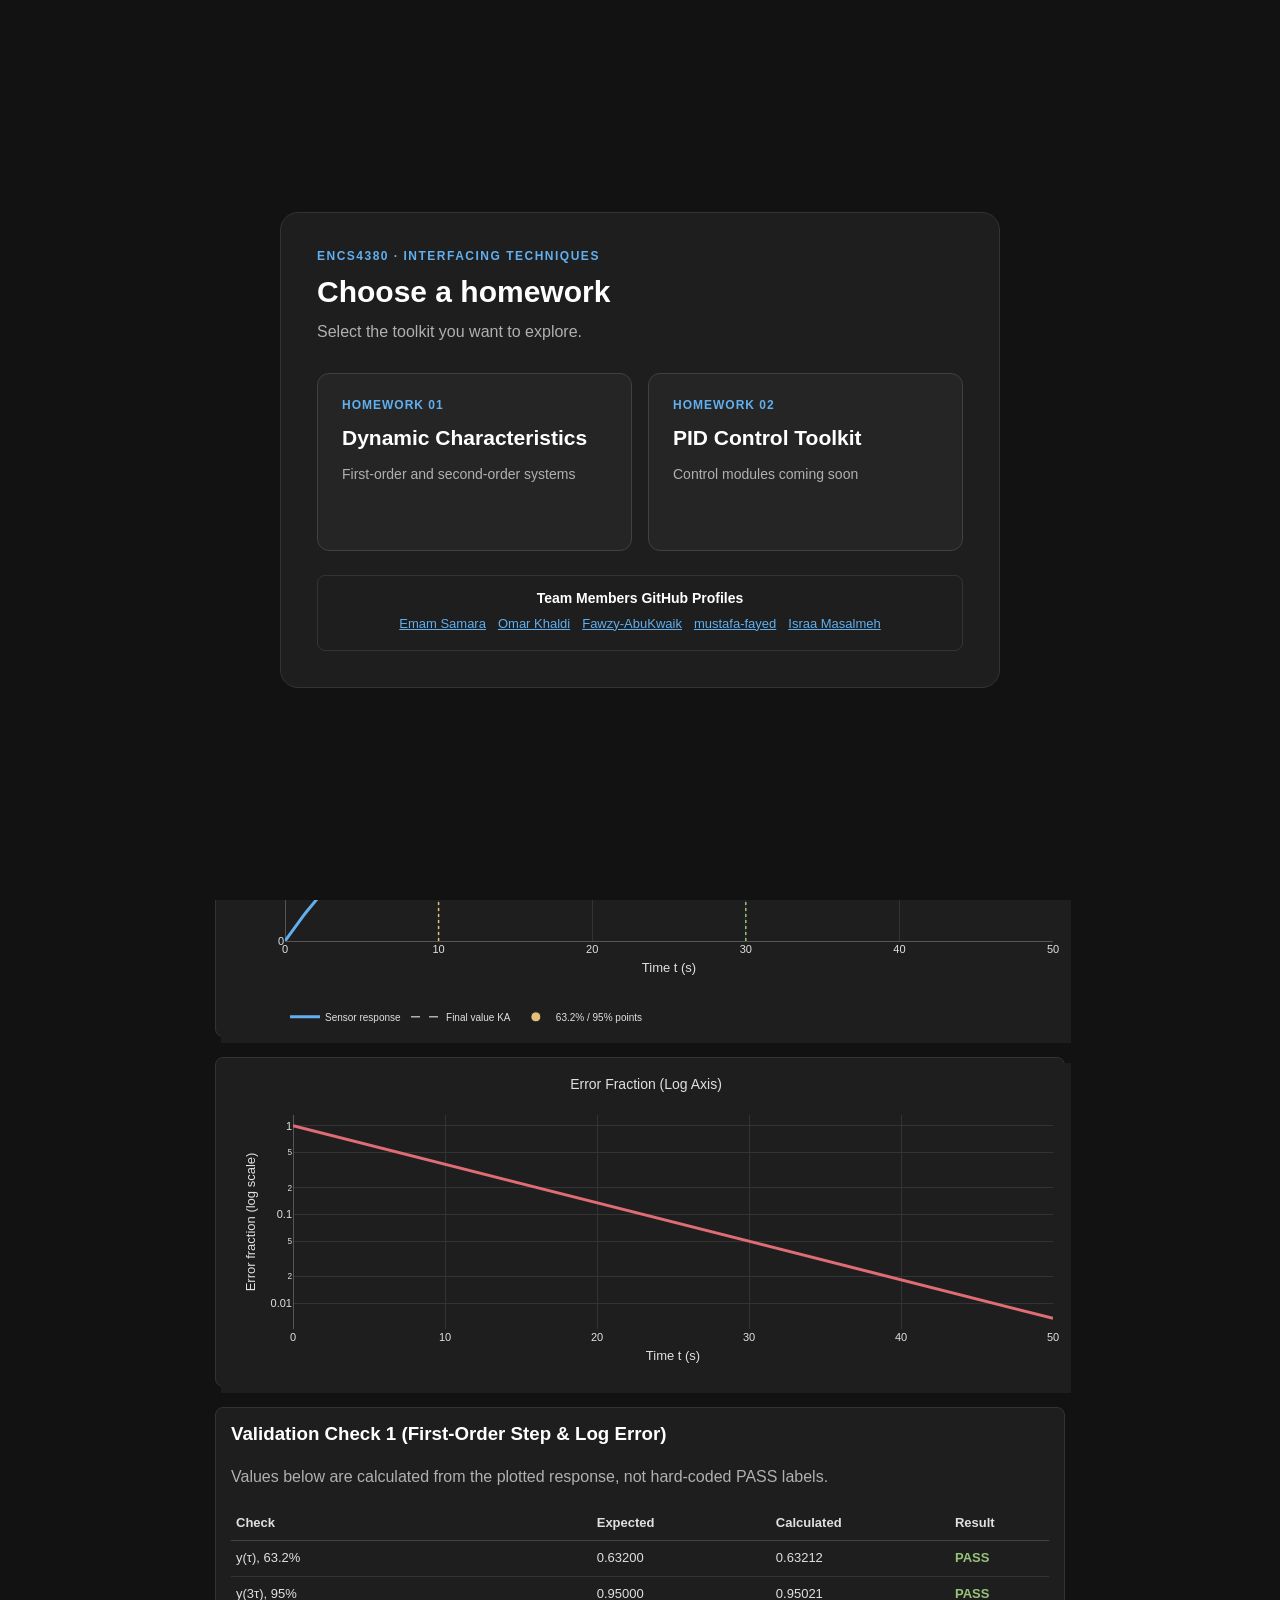
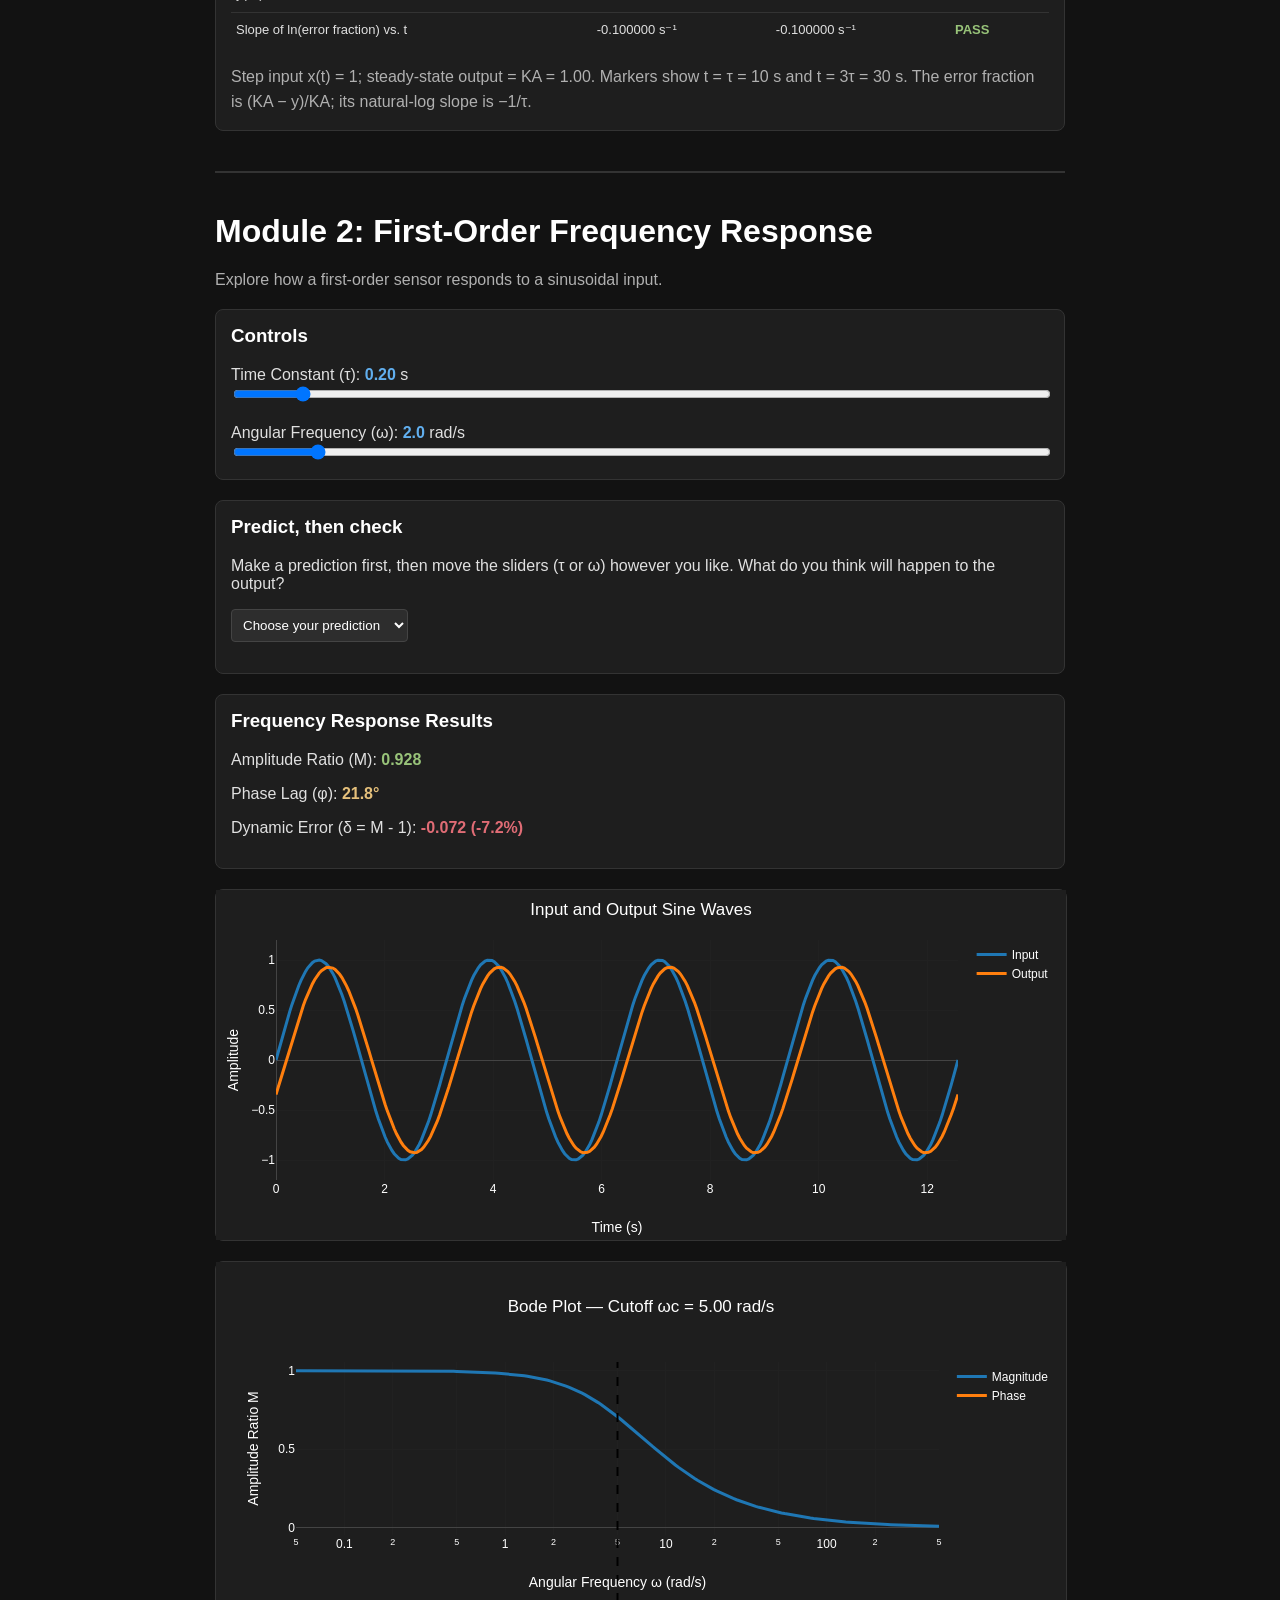
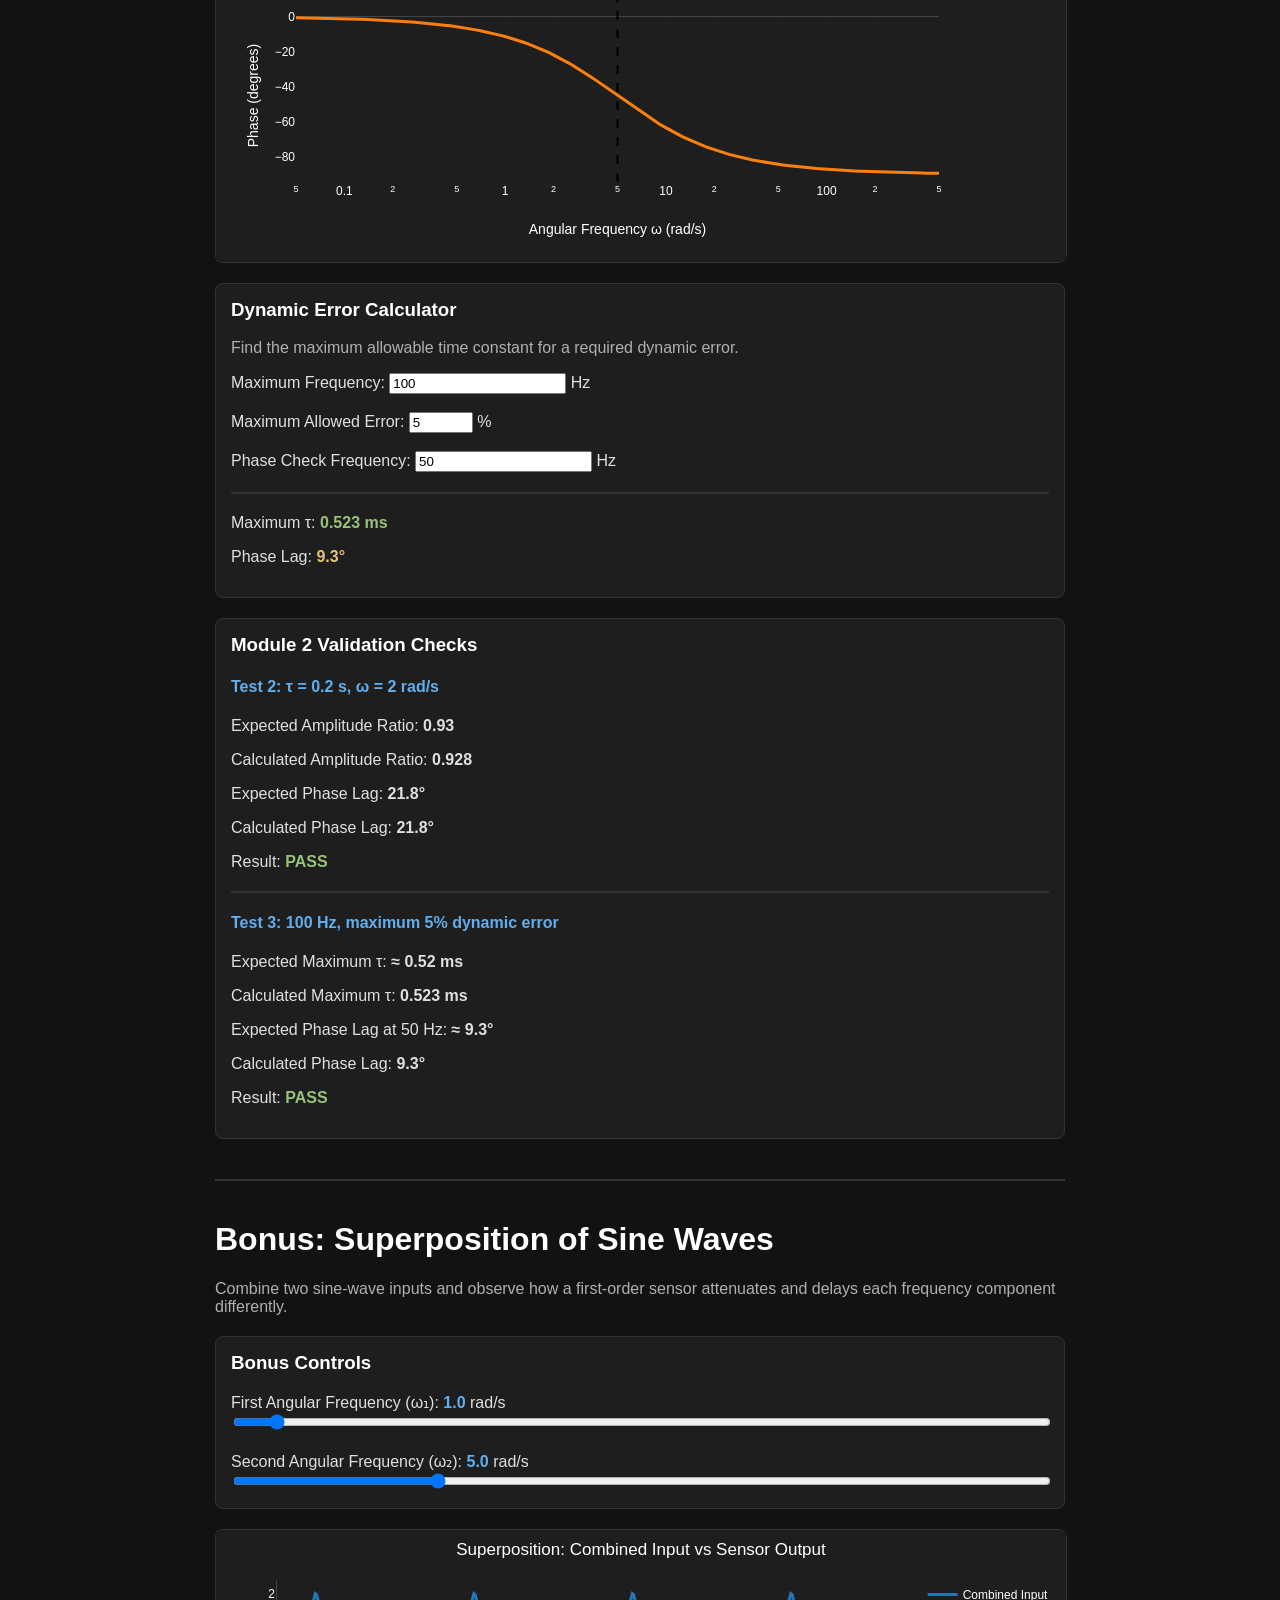
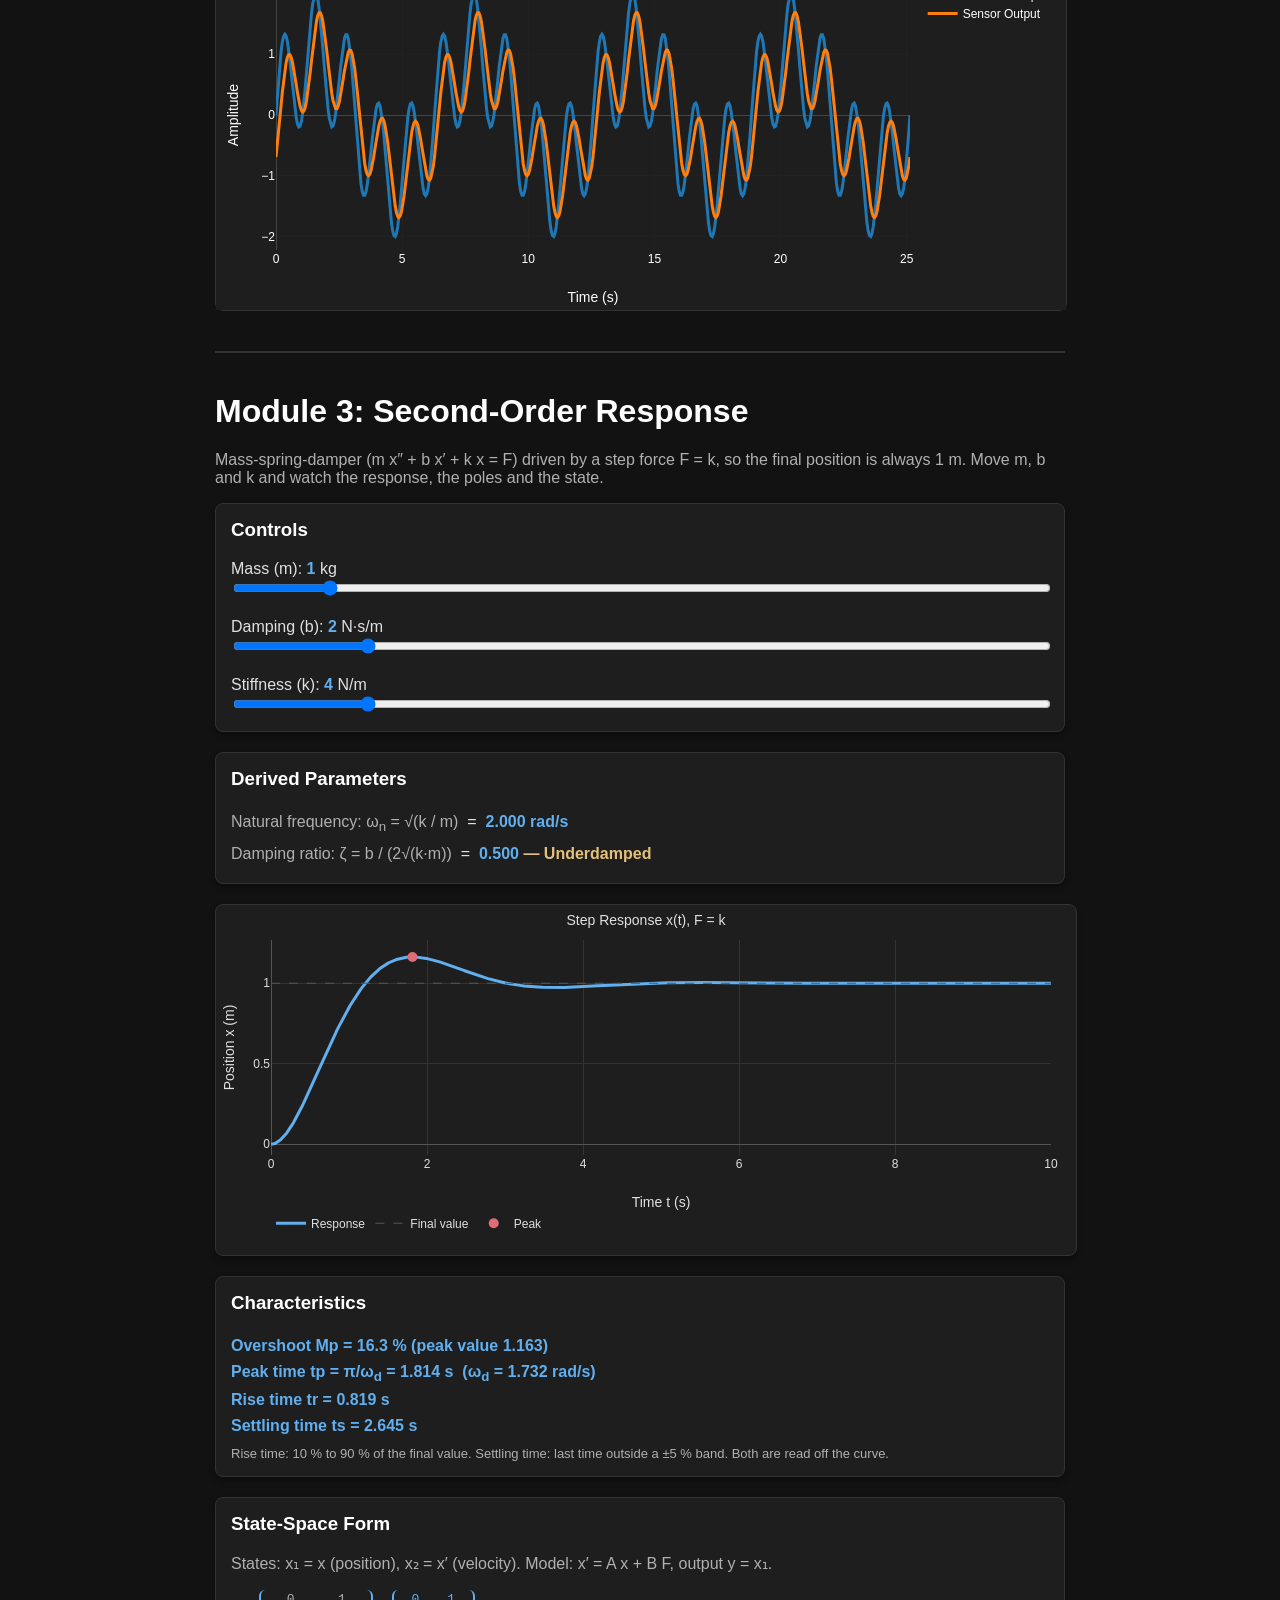
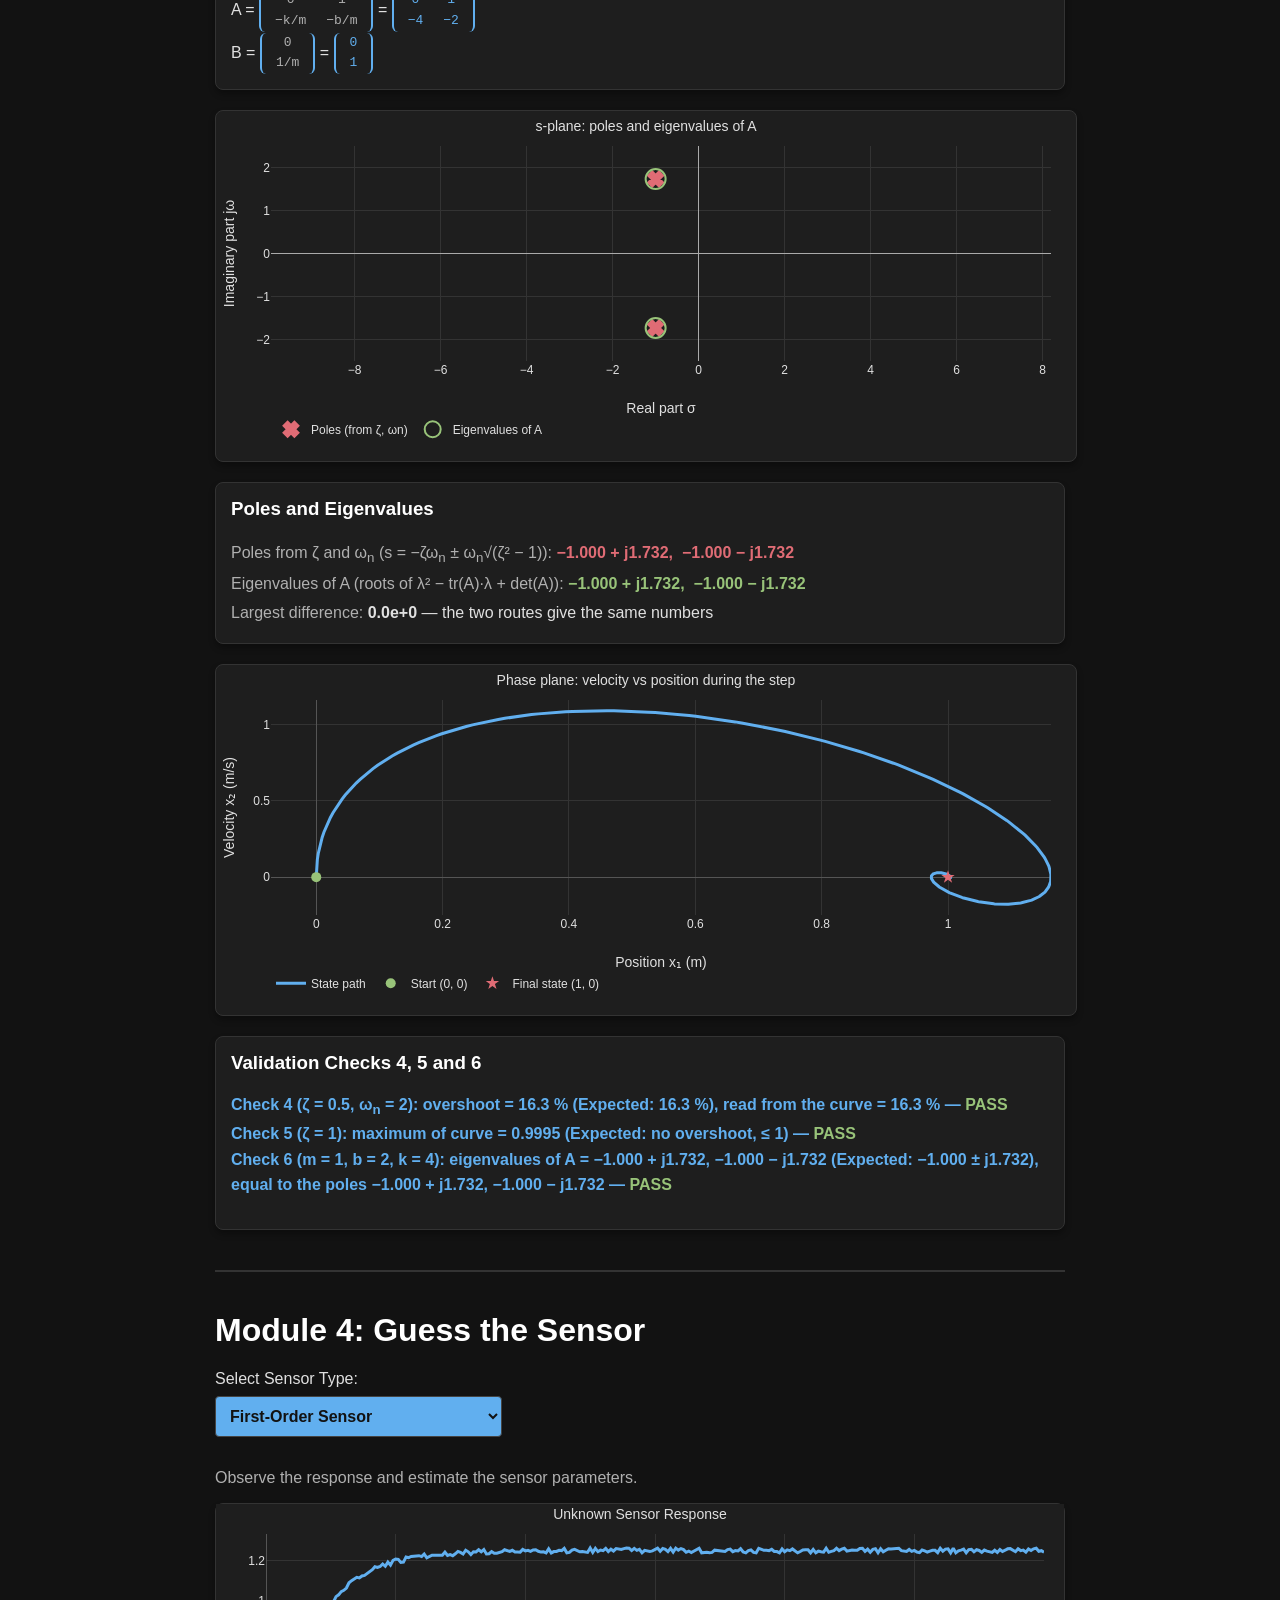
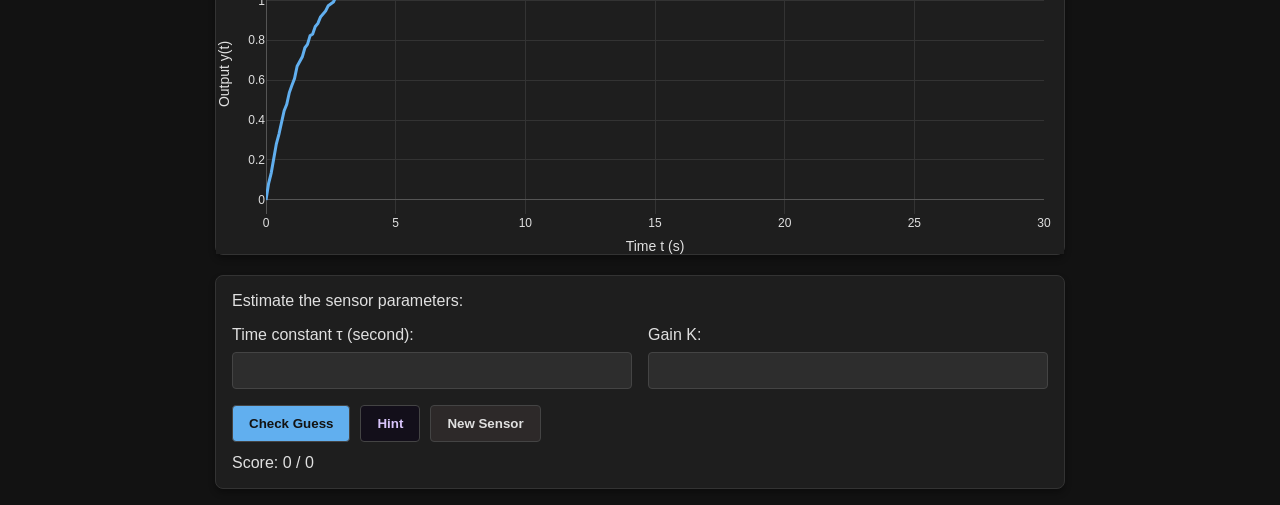
==== commit 3005098c: "Merge pull request #13 from EmamSamara/Mustafa Mustafa-Implement P3 - Digital PID Control" ====
--- a/index.html
+++ b/index.html
@@ -3549,110 +3549,686 @@
     .addEventListener('click', updateP2);
 })();
 </script>
-  
-
-<!-- P4: Tuning Challenge -->
-<template id="p4-layout">
-  <hr style="border:0; border-top:1px solid #555; margin:32px 0;">
-
-  <h1 id="p4-page-title">P4 — Tuning Challenge</h1>
+
+
+<!--P3: Digital PID--> 
+<template id="p3-layout">
+
+  <hr style="margin: 40px 0; border: 1px solid #333;">
+
+  <h1 id="p3-title">P3 — Digital PID</h1>
+
+  <p class="p1-secondary">
+    Explore how the sampling time affects
+    the performance of a digital PID controller.
+  </p>
 
   <section class="p1-card">
-    <h2>Hidden Random Plant</h2>
-
-    <p class="p1-secondary">
-      Tune a PID controller to meet the target specifications.
-      The plant parameters are hidden.
-    </p>
-
-    <button id="p4-new-plant"
-            class="p1-action-button"
-            type="button">
-      New Random Plant
-    </button>
-
-    <p id="p4-plant-status"
-       class="p1-feedback"
-       role="status">
-      Click New Random Plant to start.
-    </p>
+    <h2>Sampling Settings</h2>
+
+    <label class="p1-field" for="p3-ts">
+      Sampling Time (Ts):
+      <span class="p1-value" id="p3-ts-value">0.02</span> s
+
+      <input
+        id="p3-ts"
+        type="range"
+        min="0.01"
+        max="0.50"
+        step="0.01"
+        value="0.02">
+    </label>
+
   </section>
 
-  <section class="p1-card">
-    <h2>Target Specifications</h2>
-
-    <p>Overshoot: ≤ 10%</p>
-    <p>Settling Time: ≤ 5 seconds</p>
-    <p>Steady-State Error: approximately 0%</p>
-
-    <p class="p1-secondary">
-      Adjust the PID gains to satisfy all targets.
-    </p>
-  </section>
+<!--P3: PID Gain Settings-->
+<section class="p1-card">
+
+  <h2>PID Controller Gains</h2>
+
+  <!--Proportional Gain-->
+  <label class="p1-field" for="p3-kp">
+    Proportional Gain (Kp):
+    <span class="p1-value" id="p3-kp-value">1.0</span>
+
+    <input
+      id="p3-kp"
+      type="range"
+      min="0"
+      max="20"
+      step="0.1"
+      value="1">
+  </label>
+
+  <br>
+
+  <!--Integral Gain-->
+  <label class="p1-field" for="p3-ki">
+    Integral Gain (Ki):
+    <span class="p1-value" id="p3-ki-value">0.0</span>
+
+    <input
+      id="p3-ki"
+      type="range"
+      min="0"
+      max="20"
+      step="0.1"
+      value="0">
+  </label>
+
+  <br>
+
+   <!--Derivative Gain-->
+  <label class="p1-field" for="p3-kd">
+    Derivative Gain (Kd):
+    <span class="p1-value" id="p3-kd-value">0.0</span>
+
+    <input
+      id="p3-kd"
+      type="range"
+      min="0"
+      max="20"
+      step="0.1"
+      value="0">
+  </label>
+
+</section>
+
+
+<section class="p1-card">
+
+  <h2>Anti-Windup Control</h2>
+
+  <label for="p3-anti-windup">
+    <input type="checkbox" id="p3-anti-windup">
+    Enable Anti-Windup
+  </label>
+
+  <p class="p1-secondary">
+    Prevents excessive integral accumulation
+    when the control signal reaches its limit.
+  </p>
+
+</section>
+
+
+<section class="p1-card">
+
+  <h2>Digital PID — Output vs. Setpoint</h2>
+
+  <p class="p1-secondary">
+    Observe how the system response changes
+    with the sampling time and PID gains.
+  </p>
+
+  <div
+    id="p3-response-plot"
+    class="p1-response-chart">
+  </div>
+
+</section>
+
+
+<section class="p1-card">
+
+  <h2>Digital PID — Stair-Step Control Signal</h2>
+
+  <p class="p1-secondary">
+    The control signal updates every Ts seconds
+    and stays constant between samples.
+  </p>
+
+  <div
+    id="p3-control-plot"
+    class="p1-response-chart">
+  </div>
+
+</section>
+
+<section class="p1-card">
+
+  <h2>Arduino Digital PID Code</h2>
+
+  <p class="p1-secondary">
+    Arduino code generated automatically using
+    the selected PID gains, sampling time,
+    and Anti-Windup setting.
+  </p>
+
+  <textarea
+    id="p3-arduino-code"
+    readonly
+    rows="22"
+    style="width:100%; box-sizing:border-box;
+    background:#161616; color:#e0e0e0;
+    border:1px solid #444; border-radius:8px;
+    padding:15px; font-family:monospace;
+    font-size:13px; line-height:1.5;">
+  </textarea>
+
+  <button
+    id="p3-copy-code"
+    class="p1-action-button"
+    type="button">
+    Copy Arduino Code
+  </button>
+
+  <p id="p3-copy-status" class="p1-secondary"></p>
+
+</section>
+
+<section class="p1-card">
+
+  <h2>Predict, then Check</h2>
+
+  <p class="p1-secondary">
+    With Kp = 9, Ki = 0 and Kd = 0,
+    what happens to oscillations when Ts
+    increases from 0.02 s to 0.30 s?
+  </p>
+
+  <label class="p1-field" for="p3-prediction">
+    Your Prediction:
+
+    <select id="p3-prediction" class="p1-prediction">
+      <option value="">Choose your prediction</option>
+      <option value="increase">Oscillations increase</option>
+      <option value="decrease">Oscillations decrease</option>
+      <option value="same">Almost no change</option>
+    </select>
+  </label>
+
+  <button
+    id="p3-check-prediction"
+    class="p1-action-button"
+    type="button">
+    Check with Simulation
+  </button>
+
+  <p id="p3-prediction-feedback" class="p1-feedback">
+    Choose a prediction before checking.
+  </p>
+
+</section>
+
 </template>
 
-<!-- P4 JavaScript -->
 <script>
 (() => {
-  const layout = document.getElementById('p4-layout');
+
+  // Add P3 to Homework 2
+  const p3Layout = document.getElementById('p3-layout');
   const container = document.getElementById('homework-two-intro');
 
-  // Add P4 to the Homework 2 page.
-  container.appendChild(layout.content.cloneNode(true));
-
-  const status = document.getElementById('p4-plant-status');
-  const newPlantButton = document.getElementById('p4-new-plant');
-
-  // Store the current hidden plant.
-  let currentPlant = null;
-
-  function generateRandomPlant() {
-    const firstOrder = Math.random() < 0.5;
-
-    if (firstOrder) {
-      // Reuse the random ranges from Homework 1 Module 4.
-      currentPlant = {
-        type: 'first-order',
-        gain: 0.5 + 1.5 * Math.random(),
-        tau: 1 + 4 * Math.random()
-      };
-    } else {
-      const zeta = 0.2 + 0.5 * Math.random();
-      const wn = 1 + 3 * Math.random();
-
-      // Convert to P1's mass-spring-damper model.
-      const mass = 1;
-
-      currentPlant = {
-        type: 'second-order',
-        mass: mass,
-        damping: 2 * zeta * wn * mass,
-        stiffness: mass * wn * wn
-      };
+  container.appendChild(p3Layout.content.cloneNode(true));
+
+  // Sampling Time controls
+  const tsSlider = document.getElementById('p3-ts');
+  const tsValue = document.getElementById('p3-ts-value');
+
+  // Update the displayed value
+  tsSlider.addEventListener('input', () => {
+    tsValue.textContent = Number(tsSlider.value).toFixed(2);
+  });
+
+
+// P3: PID Gain Controls
+const gainSliders = ['p3-kp', 'p3-ki', 'p3-kd'];
+
+gainSliders.forEach(id => {
+
+  const slider = document.getElementById(id);
+  const valueDisplay = document.getElementById(id + '-value');
+
+  slider.addEventListener('input', () => {
+    valueDisplay.textContent = Number(slider.value).toFixed(1);
+  });
+
+});
+
+  
+// P3: Digital PID calculation with Anti-Windup
+function calculateDigitalPID(
+  error, previousError, errorSum,
+  Ts, Kp, Ki, Kd,
+  antiWindup = false,
+  controlLimit = Infinity
+) {
+
+  // Proportional term
+  const P = Kp * error;
+
+  // Derivative term
+  const D = Kd * (error - previousError) / Ts;
+
+  // Calculate the proposed integral accumulation
+  let newErrorSum = errorSum + error;
+
+  // Calculate the proposed control signal
+  const candidateI = Ki * Ts * newErrorSum;
+  const candidateU = P + candidateI + D;
+
+  // Stop integration if saturation would become worse
+  if (antiWindup && Ki > 0) {
+
+    if (
+      (candidateU > controlLimit && error > 0) ||
+      (candidateU < -controlLimit && error < 0)
+    ) {
+      newErrorSum = errorSum;
     }
 
-    // Keep the plant available for P4 simulation.
-    window.p4Challenge = {
-      plant: currentPlant,
-      targets: {
-        maxOvershoot: 10,
-        maxSettlingTime: 5,
-        maxSteadyStateErrorPercent: 0.5
+  }
+
+  // Final integral term
+  const I = Ki * Ts * newErrorSum;
+
+  // Total PID output
+  const u = P + I + D;
+
+  return {
+    control: u,
+    newErrorSum: newErrorSum,
+    P: P,
+    I: I,
+    D: D
+  };
+}
+
+
+// P3: Digital PID closed-loop simulation
+function simulateP3(Ts, Kp, Ki, Kd, antiWindup = false) {
+
+  // First-order plant parameters
+  const K = 1;
+  const tau = 1;
+  const setpoint = 1;
+
+  // Simulation settings
+  const duration = 8;
+  const controlLimit = 10;
+  const subSteps = 10;
+
+  // Data arrays
+  const time = [0];
+  const output = [0];
+  const reference = [setpoint];
+  const control = [0];
+
+  const sampleTimes = [];
+  const sampleControl = [];
+
+
+  // Initial conditions
+  let y = 0;
+  let previousError = 0;
+  let errorSum = 0;
+
+  // Run the digital controller every Ts seconds
+  for (let t = 0; t < duration - 1e-9; t += Ts) {
+
+    // Calculate current error
+    const error = setpoint - y;
+
+    // Calculate PID control signal
+    
+// Calculate PID with Anti-Windup setting
+   const pid = calculateDigitalPID(
+    error,
+    previousError,
+    errorSum,
+    Ts,
+    Kp,
+    Ki,
+    Kd,
+    antiWindup,
+    controlLimit
+);
+
+
+    // Update controller memory
+    previousError = error;
+    errorSum = pid.newErrorSum;
+
+    // Apply actuator limits
+    const u = Math.max(
+      -controlLimit,
+      Math.min(controlLimit, pid.control)
+    );
+
+    sampleTimes.push(t);
+    sampleControl.push(u);
+
+    // Keep control constant until next sample
+    control[control.length - 1] = u;
+
+    // Divide the sampling interval into smaller RK4 steps
+    const interval = Math.min(Ts, duration - t);
+    const dt = interval / subSteps;
+
+    // Plant dynamics: tau * dy/dt + y = K*u
+    const f = (state) => (K * u - state) / tau;
+
+    for (let j = 0; j < subSteps; j++) {
+
+      // RK4 numerical integration
+      const k1 = f(y);
+      const k2 = f(y + dt * k1 / 2);
+      const k3 = f(y + dt * k2 / 2);
+      const k4 = f(y + dt * k3);
+
+      y += dt * (k1 + 2*k2 + 2*k3 + k4) / 6;
+
+      // Save simulation results
+      time.push(t + (j + 1) * dt);
+      output.push(y);
+      reference.push(setpoint);
+      control.push(u);
+    }
+  }
+
+  
+      sampleTimes.push(duration);
+      sampleControl.push(sampleControl[sampleControl.length - 1]);
+
+return {
+  time,
+  output,
+  reference,
+  control,
+  sampleTimes,
+  sampleControl
+};
+
+}
+
+
+// P3: Update simulation and output graph
+function updateP3() {
+
+  // Read current values from the website
+  const Ts = Number(document.getElementById('p3-ts').value);
+  const Kp = Number(document.getElementById('p3-kp').value);
+  const Ki = Number(document.getElementById('p3-ki').value);
+  const Kd = Number(document.getElementById('p3-kd').value);
+
+  // Read Anti-Windup state
+  const antiWindup =
+   document.getElementById('p3-anti-windup').checked;
+  // Run simulation using slider values
+  const result = simulateP3(Ts, Kp, Ki, Kd, antiWindup);
+
+  // Draw output and setpoint
+  Plotly.react('p3-response-plot', [
+    {
+      x: result.time,
+      y: result.output,
+      mode: 'lines',
+      name: 'System Output',
+      line: { color: '#61afef', width: 3 }
+    },
+    {
+      x: result.time,
+      y: result.reference,
+      mode: 'lines',
+      name: 'Setpoint',
+      line: { color: '#98c379', width: 2, dash: 'dash' }
+    }
+  ], {
+    paper_bgcolor: '#1e1e1e',
+    plot_bgcolor: '#1e1e1e',
+    font: { color: '#e0e0e0' },
+    xaxis: { title: 'Time (s)', gridcolor: '#333' },
+    yaxis: { title: 'Output', gridcolor: '#333' },
+    margin: { t: 20, r: 20, b: 80, l: 60 },
+    legend: { orientation: 'h', y: -0.3 },
+    autosize: true
+  }, {
+    responsive: true,
+    displayModeBar: false
+  });
+  
+Plotly.react('p3-control-plot', [
+  {
+    x: result.sampleTimes,
+    y: result.sampleControl,
+    mode: 'lines',
+    name: 'Digital Control u[k]',
+    line: {
+      color: '#61afef',
+      width: 3,
+      shape: 'hv'
+    }
+  },
+  {
+    x: [0, 8],
+    y: [10, 10],
+    mode: 'lines',
+    name: 'Upper Limit (+10)',
+    line: {
+      color: '#e5c07b',
+      width: 2,
+      dash: 'dash'
+    }
+  },
+  {
+    x: [0, 8],
+    y: [-10, -10],
+    mode: 'lines',
+    name: 'Lower Limit (-10)',
+    line: {
+      color: '#e06c75',
+      width: 2,
+      dash: 'dash'
+    }
+  }
+], {
+  paper_bgcolor: '#1e1e1e',
+  plot_bgcolor: '#1e1e1e',
+  font: { color: '#e0e0e0' },
+  xaxis: { title: 'Time (s)', gridcolor: '#333' },
+  yaxis: { title: 'Control Signal u[k]', gridcolor: '#333' },
+  margin: { t: 20, r: 20, b: 80, l: 65 },
+  legend: { orientation: 'h', y: -0.3 },
+  autosize: true
+}, {
+  responsive: true,
+  displayModeBar: false
+});
+
+updateP3ArduinoCode();
+}
+
+function updateP3ArduinoCode() {
+
+  const Ts = Number(document.getElementById('p3-ts').value);
+  const Kp = Number(document.getElementById('p3-kp').value);
+  const Ki = Number(document.getElementById('p3-ki').value);
+  const Kd = Number(document.getElementById('p3-kd').value);
+
+  const antiWindup =
+    document.getElementById('p3-anti-windup').checked;
+
+  const sampleMs = Math.round(Ts * 1000);
+
+  const code = `#include <math.h>
+
+const int SENSOR_PIN = A0;
+const int PWM_FORWARD = 9;
+const int PWM_REVERSE = 10;
+
+const float Kp = ${Kp.toFixed(2)}f;
+const float Ki = ${Ki.toFixed(2)}f;
+const float Kd = ${Kd.toFixed(2)}f;
+
+const unsigned long SAMPLE_MS = ${sampleMs}UL;
+const float Ts = SAMPLE_MS / 1000.0f;
+
+const float SETPOINT = 1.0f;
+const float CONTROL_LIMIT = 10.0f;
+const bool ANTI_WINDUP = ${antiWindup};
+
+float previousError = 0.0f;
+float errorSum = 0.0f;
+unsigned long lastSample = 0;
+
+float readPlant() {
+  return analogRead(SENSOR_PIN) / 1023.0f;
+}
+
+void applyControl(float u) {
+  int pwm = constrain(
+    (int)(fabsf(u) * 255.0f / CONTROL_LIMIT + 0.5f),
+    0, 255
+  );
+
+  if (u >= 0) {
+    analogWrite(PWM_REVERSE, 0);
+    analogWrite(PWM_FORWARD, pwm);
+  } else {
+    analogWrite(PWM_FORWARD, 0);
+    analogWrite(PWM_REVERSE, pwm);
+  }
+}
+
+void setup() {
+  pinMode(SENSOR_PIN, INPUT);
+  pinMode(PWM_FORWARD, OUTPUT);
+  pinMode(PWM_REVERSE, OUTPUT);
+
+  lastSample = millis();
+}
+
+void loop() {
+  unsigned long now = millis();
+
+  if ((unsigned long)(now - lastSample) < SAMPLE_MS) {
+    return;
+  }
+
+  lastSample = now;
+
+  float measuredOutput = readPlant();
+  float error = SETPOINT - measuredOutput;
+
+  float P = Kp * error;
+  float D = Kd * (error - previousError) / Ts;
+
+  float newErrorSum = errorSum + error;
+  float candidateU = P + Ki * Ts * newErrorSum + D;
+
+  if (ANTI_WINDUP && Ki > 0) {
+    if ((candidateU > CONTROL_LIMIT && error > 0) ||
+        (candidateU < -CONTROL_LIMIT && error < 0)) {
+      newErrorSum = errorSum;
+    }
+  }
+
+  float I = Ki * Ts * newErrorSum;
+  float u = P + I + D;
+
+  u = constrain(u, -CONTROL_LIMIT, CONTROL_LIMIT);
+
+  applyControl(u);
+
+  errorSum = newErrorSum;
+  previousError = error;
+}
+`;
+
+  document.getElementById('p3-arduino-code').value = code;
+}
+
+function checkP3Prediction() {
+
+  const prediction =
+    document.getElementById('p3-prediction').value;
+
+  const feedback =
+    document.getElementById('p3-prediction-feedback');
+
+  if (!prediction) {
+    feedback.textContent = 'Please choose a prediction first.';
+    feedback.removeAttribute('data-result');
+    return;
+  }
+
+  // Compare two sampling times using the same controller
+  const smallTs = simulateP3(0.02, 9, 0, 0, false);
+  const largeTs = simulateP3(0.30, 9, 0, 0, false);
+
+  // Measure oscillation range during the last 3 seconds
+  function oscillationRange(result) {
+    const values = result.output.filter(
+      (_, i) => result.time[i] >= 5
+    );
+
+    return Math.max(...values) - Math.min(...values);
+  }
+
+  const rangeSmall = oscillationRange(smallTs);
+  const rangeLarge = oscillationRange(largeTs);
+  const difference = rangeLarge - rangeSmall;
+
+  const actual = difference > 0.1
+    ? 'increase'
+    : difference < -0.1
+      ? 'decrease'
+      : 'same';
+
+  const correct = prediction === actual;
+
+  feedback.dataset.result = correct ? 'correct' : 'incorrect';
+  feedback.textContent =
+    (correct ? 'Correct prediction! ' : 'Incorrect prediction. ') +
+    'Oscillation range at Ts = 0.02 s: ' +
+    rangeSmall.toFixed(3) +
+    '. At Ts = 0.30 s: ' +
+    rangeLarge.toFixed(3) +
+    '. Increasing Ts ' +
+    (actual === 'increase'
+      ? 'increases oscillations.'
+      : actual === 'decrease'
+        ? 'decreases oscillations.'
+        : 'causes almost no change.');
+
+}
+
+// Update graph whenever a slider changes
+['p3-ts', 'p3-kp', 'p3-ki', 'p3-kd'].forEach(id => {
+  document.getElementById(id).addEventListener('input', updateP3);
+});
+
+// Draw graph when Homework 2 is opened
+document.getElementById('open-homework-2').addEventListener('click', updateP3);
+// Update simulation when Anti-Windup changes
+document.getElementById('p3-anti-windup').addEventListener('change', updateP3);
+
+document.getElementById('p3-copy-code').addEventListener('click', async () => {
+    const codeField = document.getElementById('p3-arduino-code');
+    const status = document.getElementById('p3-copy-status');
+
+    try {
+      await navigator.clipboard.writeText(codeField.value);
+      status.textContent = 'Arduino code copied successfully!';
+    } catch {
+      codeField.focus();
+      codeField.select();
+
+      if (document.execCommand('copy')) {
+        status.textContent = 'Arduino code copied successfully!';
+      } else {
+        status.textContent = 'Press Ctrl+C to copy the selected code.';
       }
-    };
-
-    // Do not reveal the actual parameters.
-    status.textContent =
-      'New hidden plant generated successfully! ' +
-      'Tune your PID controller to meet the targets.';
-
-    status.dataset.result = 'pass';
-  }
-
-  newPlantButton.addEventListener('click', generateRandomPlant);
+    }
+  });
+
+document.getElementById('p3-check-prediction')
+  .addEventListener('click', checkP3Prediction);
+
 })();
 </script>
- 
+
 </body>
 
-</html>
+</html>
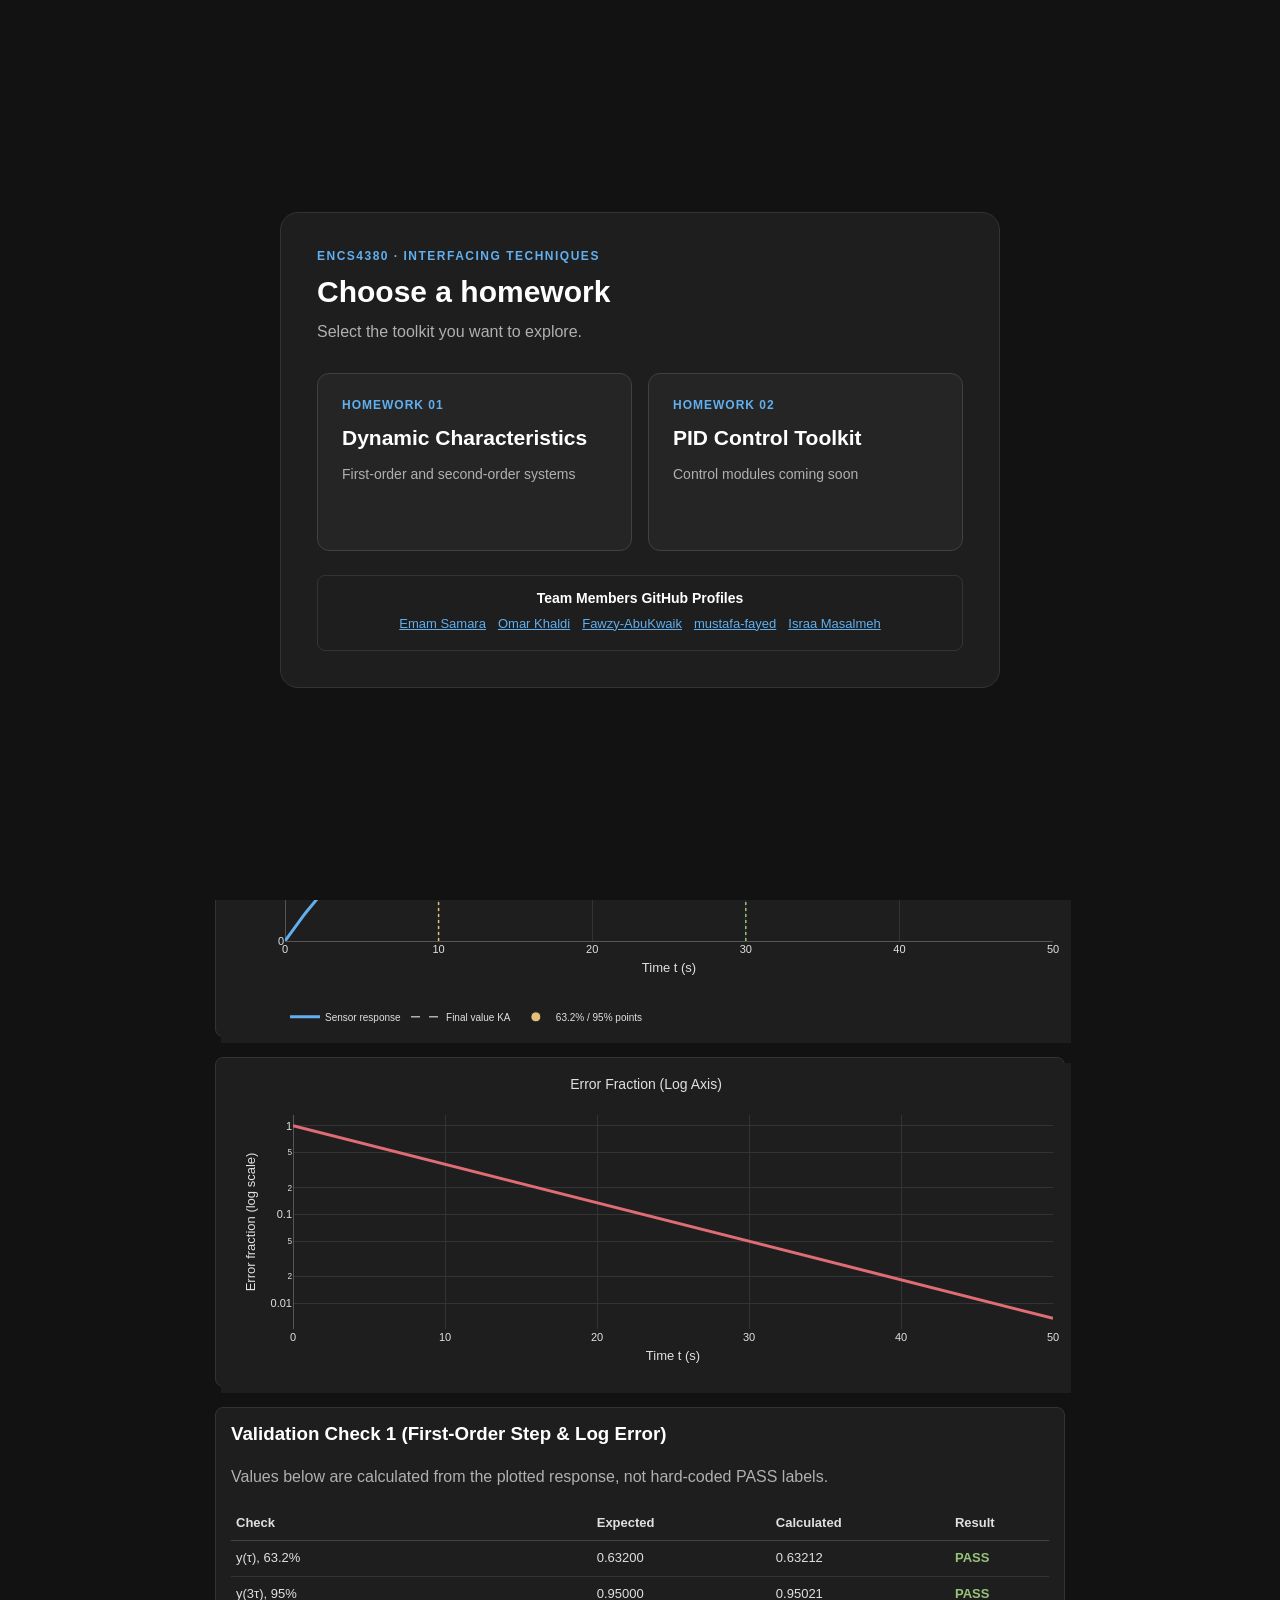
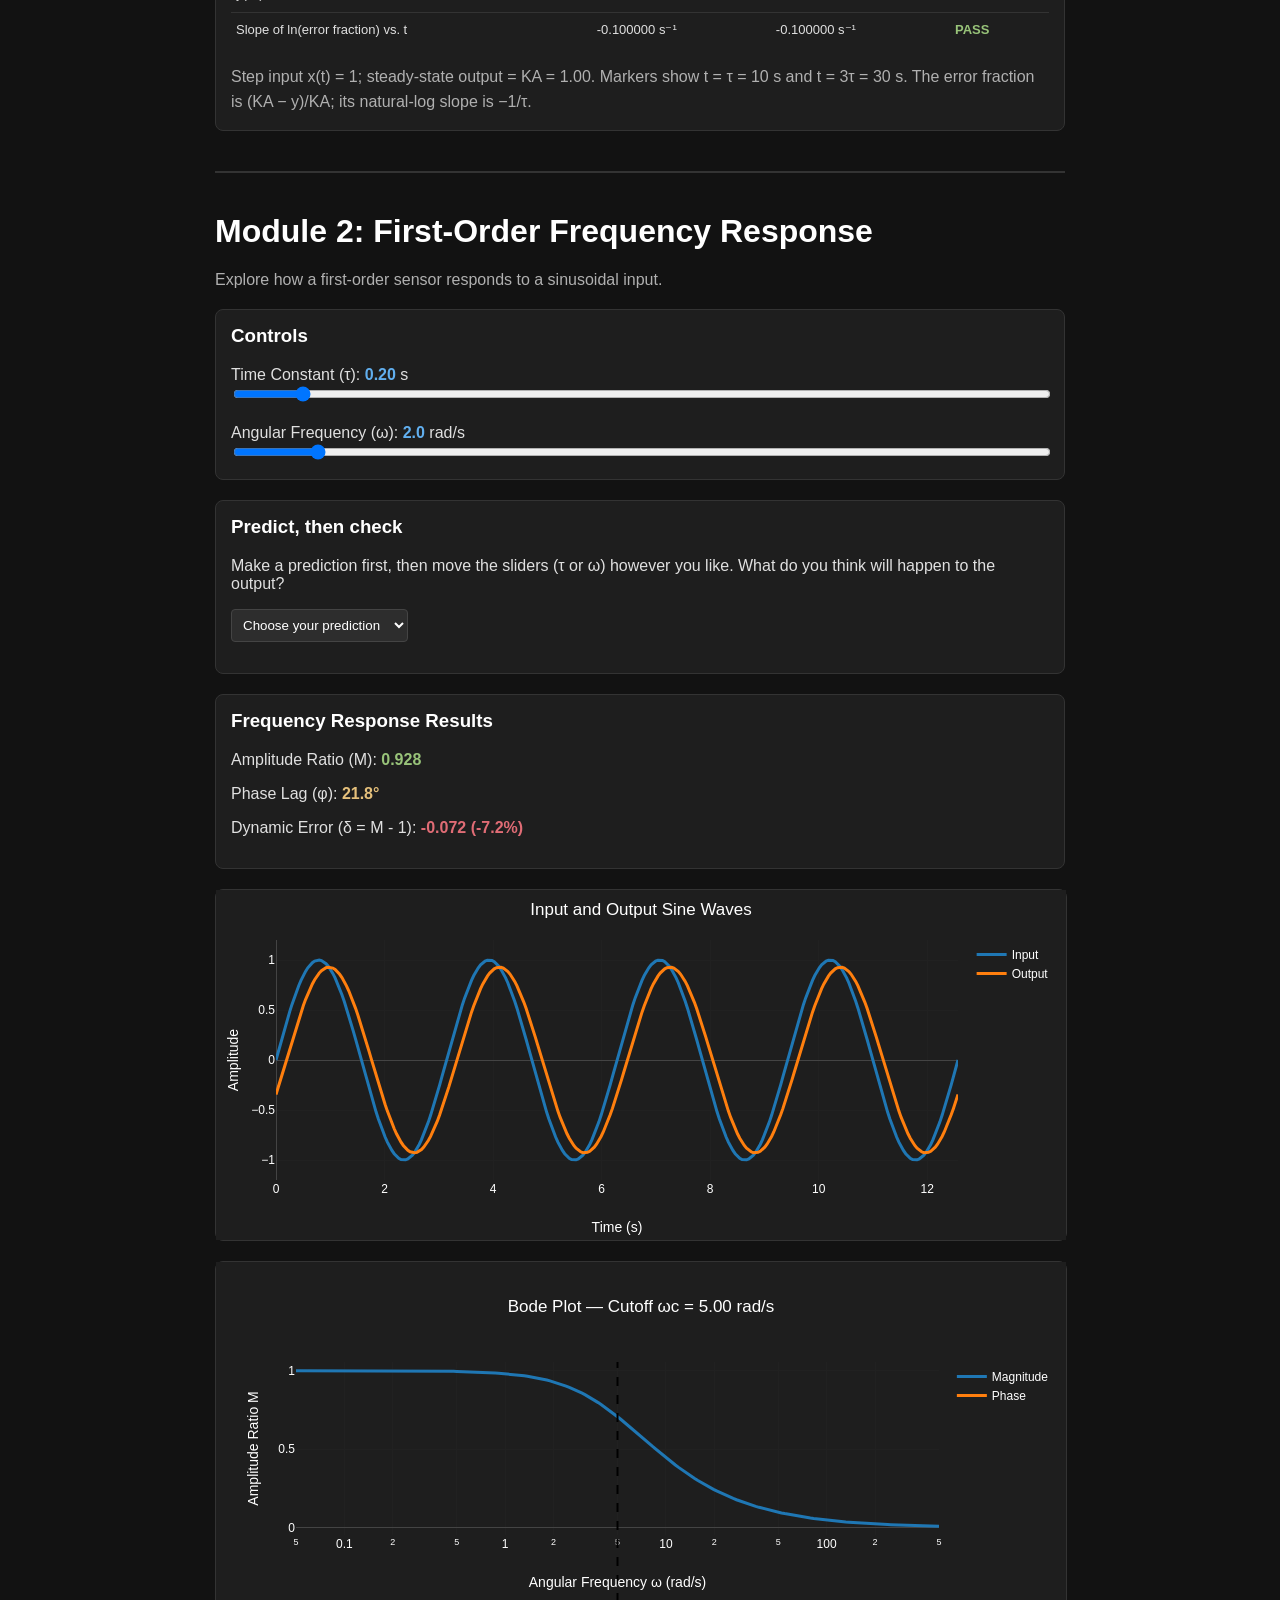
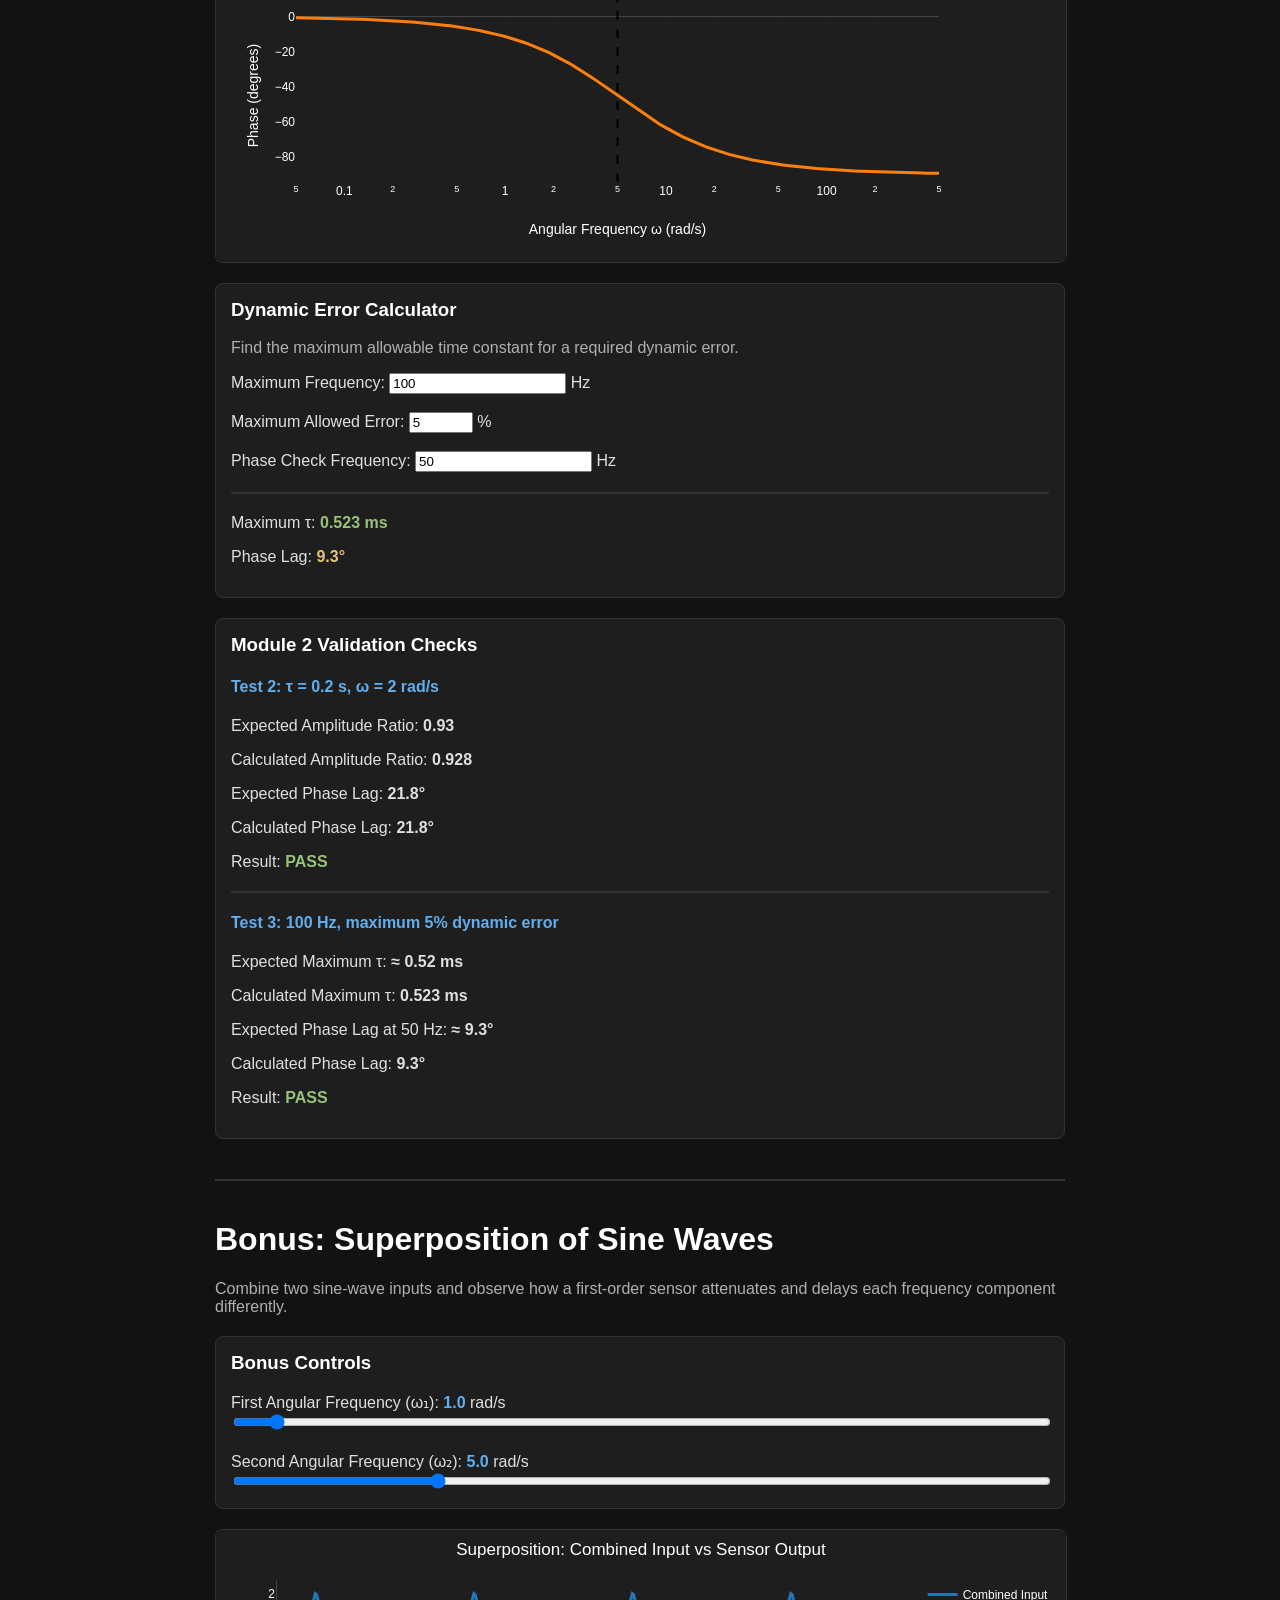
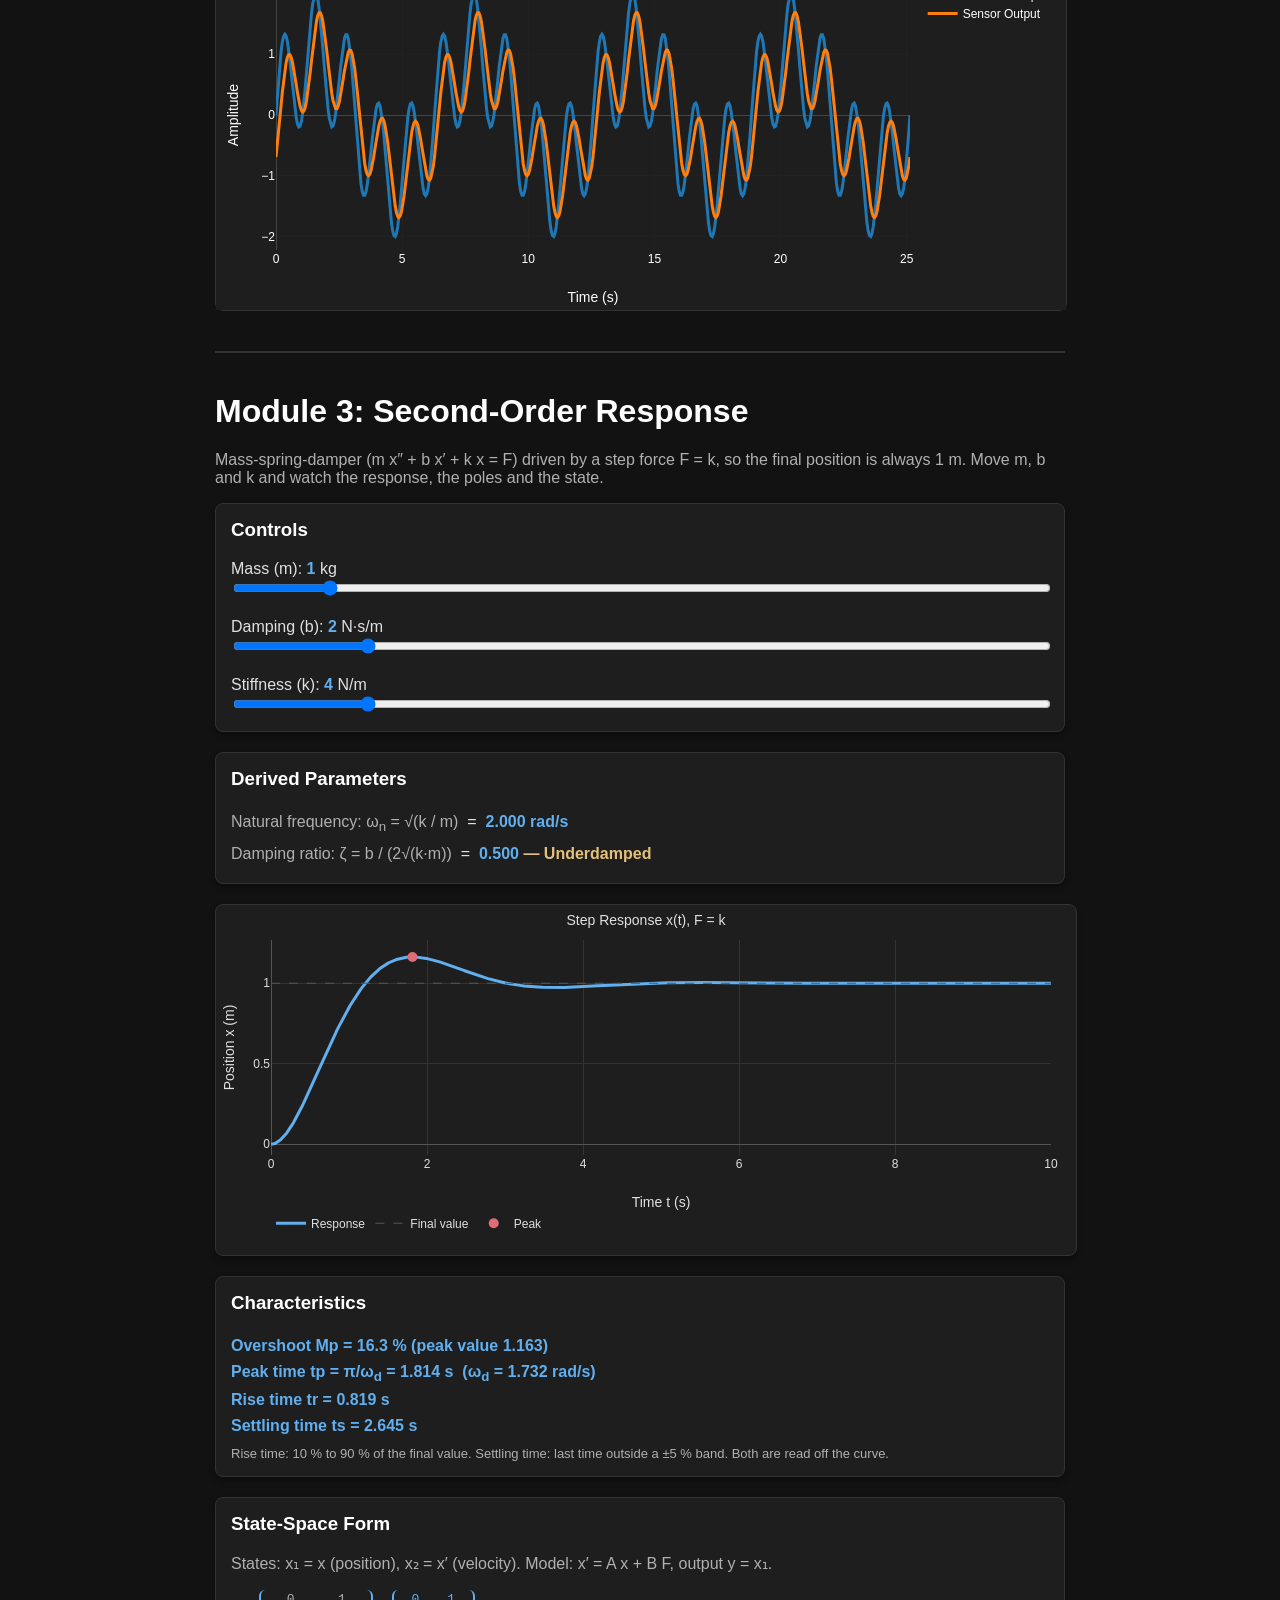
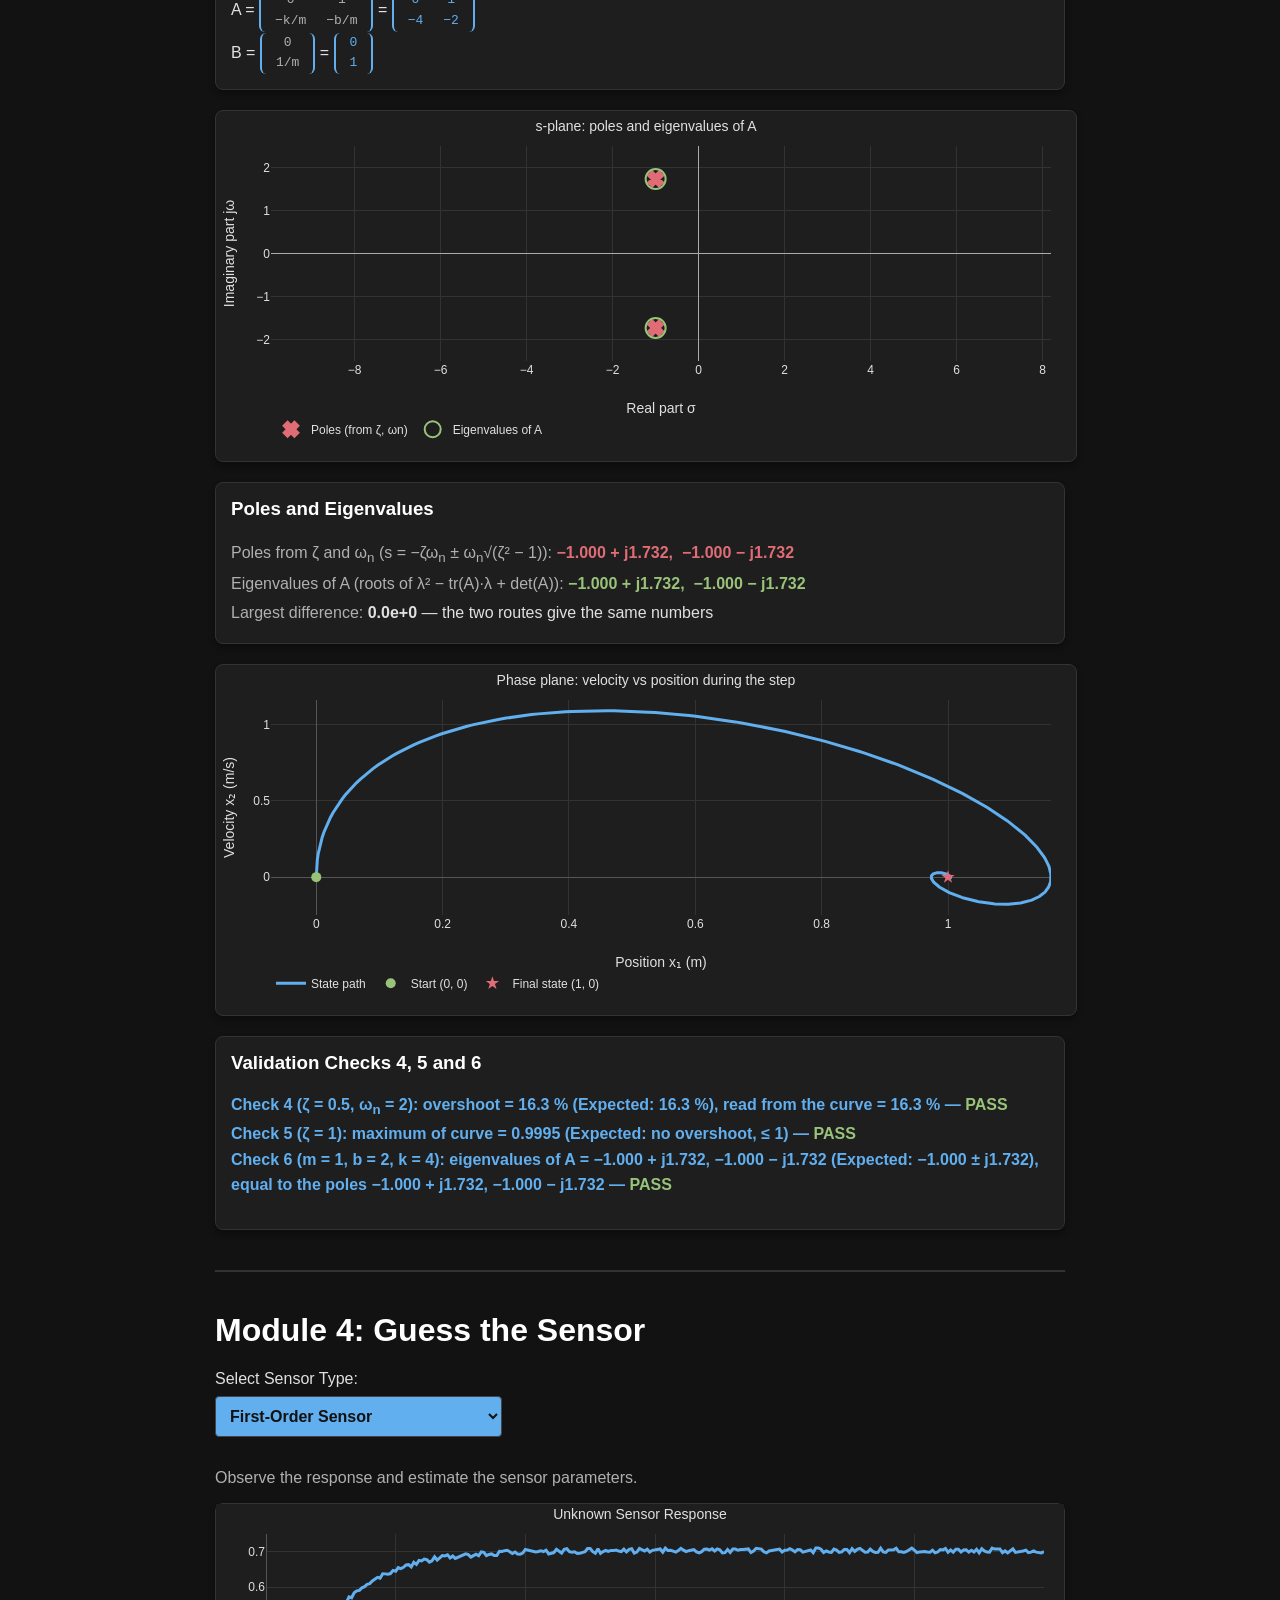
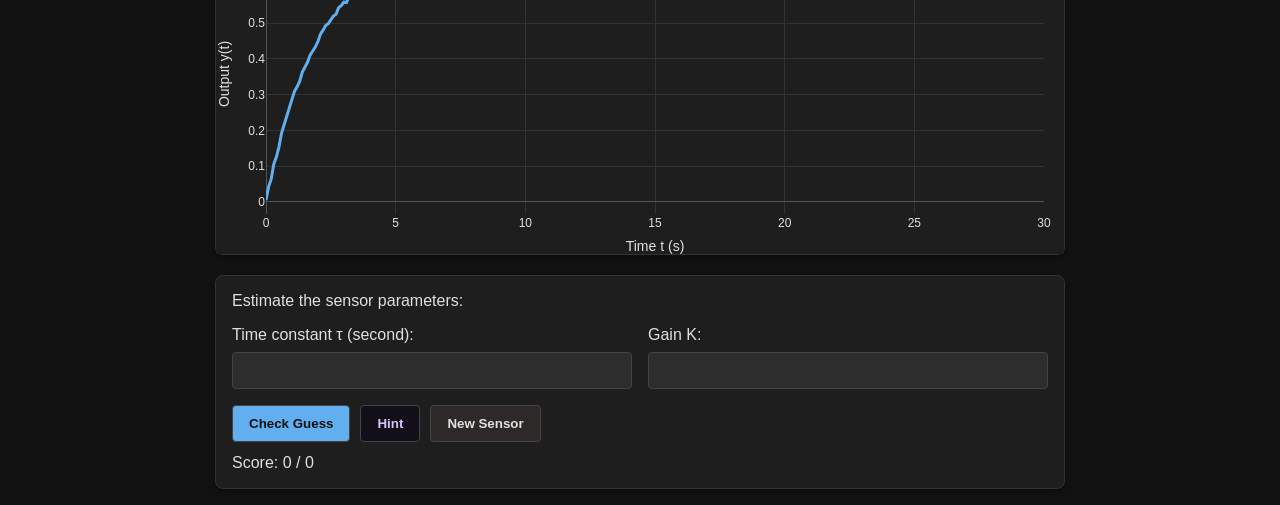
==== commit 5c5b34b9: "Add P4 PID sliders and response plot" ====
--- a/index.html
+++ b/index.html
@@ -3549,686 +3549,175 @@
     .addEventListener('click', updateP2);
 })();
 </script>
-
-
-<!--P3: Digital PID--> 
-<template id="p3-layout">
-
-  <hr style="margin: 40px 0; border: 1px solid #333;">
-
-  <h1 id="p3-title">P3 — Digital PID</h1>
-
+  
+
+<!-- P4: Tuning Challenge -->
+<template id="p4-layout">
+  <hr style="border:0; border-top:1px solid #555; margin:32px 0;">
+
+  <h1 id="p4-page-title">P4 — Tuning Challenge</h1>
+
+  <section class="p1-card">
+    <h2>Hidden Random Plant</h2>
+
+    <p class="p1-secondary">
+      Tune a PID controller to meet the target specifications.
+      The plant parameters are hidden.
+    </p>
+
+    <button id="p4-new-plant"
+            class="p1-action-button"
+            type="button">
+      New Random Plant
+    </button>
+
+    <p id="p4-plant-status"
+       class="p1-feedback"
+       role="status">
+      Click New Random Plant to start.
+    </p>
+  </section>
+
+  <section class="p1-card">
+    <h2>Target Specifications</h2>
+
+    <p>Overshoot: ≤ 10%</p>
+    <p>Settling Time: ≤ 5 seconds</p>
+    <p>Steady-State Error: approximately 0%</p>
+
+    <p class="p1-secondary">
+      Adjust the PID gains to satisfy all targets.
+    </p>
+  </section>
+
+  
+<!-- P4: PID Controller Settings -->
+<section class="p1-card">
+  <h2>PID Controller Settings</h2>
+
+  <div class="p1-controls">
+    <label class="p1-field" for="p4-kp">
+      Proportional Gain (Kp)
+      <output id="p4-kp-value">1.0</output>
+      <input id="p4-kp" type="range"
+             min="0" max="20" step="0.1" value="1">
+    </label>
+
+    <label class="p1-field" for="p4-ki">
+      Integral Gain (Ki)
+      <output id="p4-ki-value">0.0</output>
+      <input id="p4-ki" type="range"
+             min="0" max="20" step="0.1" value="0">
+    </label>
+
+    <label class="p1-field" for="p4-kd">
+      Derivative Gain (Kd)
+      <output id="p4-kd-value">0.0</output>
+      <input id="p4-kd" type="range"
+             min="0" max="20" step="0.1" value="0">
+    </label>
+  </div>
+</section>
+
+<!-- P4: Response Plot -->
+<section class="p1-card">
+  <h2>Output vs. Setpoint</h2>
+  <div id="p4-response-plot"
+       class="p1-response-chart"
+       role="img"
+       aria-label="PID tuning response plot">
+  </div>
   <p class="p1-secondary">
-    Explore how the sampling time affects
-    the performance of a digital PID controller.
+    The simulation will be connected in the next stage.
   </p>
-
-  <section class="p1-card">
-    <h2>Sampling Settings</h2>
-
-    <label class="p1-field" for="p3-ts">
-      Sampling Time (Ts):
-      <span class="p1-value" id="p3-ts-value">0.02</span> s
-
-      <input
-        id="p3-ts"
-        type="range"
-        min="0.01"
-        max="0.50"
-        step="0.01"
-        value="0.02">
-    </label>
-
-  </section>
-
-<!--P3: PID Gain Settings-->
-<section class="p1-card">
-
-  <h2>PID Controller Gains</h2>
-
-  <!--Proportional Gain-->
-  <label class="p1-field" for="p3-kp">
-    Proportional Gain (Kp):
-    <span class="p1-value" id="p3-kp-value">1.0</span>
-
-    <input
-      id="p3-kp"
-      type="range"
-      min="0"
-      max="20"
-      step="0.1"
-      value="1">
-  </label>
-
-  <br>
-
-  <!--Integral Gain-->
-  <label class="p1-field" for="p3-ki">
-    Integral Gain (Ki):
-    <span class="p1-value" id="p3-ki-value">0.0</span>
-
-    <input
-      id="p3-ki"
-      type="range"
-      min="0"
-      max="20"
-      step="0.1"
-      value="0">
-  </label>
-
-  <br>
-
-   <!--Derivative Gain-->
-  <label class="p1-field" for="p3-kd">
-    Derivative Gain (Kd):
-    <span class="p1-value" id="p3-kd-value">0.0</span>
-
-    <input
-      id="p3-kd"
-      type="range"
-      min="0"
-      max="20"
-      step="0.1"
-      value="0">
-  </label>
-
 </section>
-
-
-<section class="p1-card">
-
-  <h2>Anti-Windup Control</h2>
-
-  <label for="p3-anti-windup">
-    <input type="checkbox" id="p3-anti-windup">
-    Enable Anti-Windup
-  </label>
-
-  <p class="p1-secondary">
-    Prevents excessive integral accumulation
-    when the control signal reaches its limit.
-  </p>
-
-</section>
-
-
-<section class="p1-card">
-
-  <h2>Digital PID — Output vs. Setpoint</h2>
-
-  <p class="p1-secondary">
-    Observe how the system response changes
-    with the sampling time and PID gains.
-  </p>
-
-  <div
-    id="p3-response-plot"
-    class="p1-response-chart">
-  </div>
-
-</section>
-
-
-<section class="p1-card">
-
-  <h2>Digital PID — Stair-Step Control Signal</h2>
-
-  <p class="p1-secondary">
-    The control signal updates every Ts seconds
-    and stays constant between samples.
-  </p>
-
-  <div
-    id="p3-control-plot"
-    class="p1-response-chart">
-  </div>
-
-</section>
-
-<section class="p1-card">
-
-  <h2>Arduino Digital PID Code</h2>
-
-  <p class="p1-secondary">
-    Arduino code generated automatically using
-    the selected PID gains, sampling time,
-    and Anti-Windup setting.
-  </p>
-
-  <textarea
-    id="p3-arduino-code"
-    readonly
-    rows="22"
-    style="width:100%; box-sizing:border-box;
-    background:#161616; color:#e0e0e0;
-    border:1px solid #444; border-radius:8px;
-    padding:15px; font-family:monospace;
-    font-size:13px; line-height:1.5;">
-  </textarea>
-
-  <button
-    id="p3-copy-code"
-    class="p1-action-button"
-    type="button">
-    Copy Arduino Code
-  </button>
-
-  <p id="p3-copy-status" class="p1-secondary"></p>
-
-</section>
-
-<section class="p1-card">
-
-  <h2>Predict, then Check</h2>
-
-  <p class="p1-secondary">
-    With Kp = 9, Ki = 0 and Kd = 0,
-    what happens to oscillations when Ts
-    increases from 0.02 s to 0.30 s?
-  </p>
-
-  <label class="p1-field" for="p3-prediction">
-    Your Prediction:
-
-    <select id="p3-prediction" class="p1-prediction">
-      <option value="">Choose your prediction</option>
-      <option value="increase">Oscillations increase</option>
-      <option value="decrease">Oscillations decrease</option>
-      <option value="same">Almost no change</option>
-    </select>
-  </label>
-
-  <button
-    id="p3-check-prediction"
-    class="p1-action-button"
-    type="button">
-    Check with Simulation
-  </button>
-
-  <p id="p3-prediction-feedback" class="p1-feedback">
-    Choose a prediction before checking.
-  </p>
-
-</section>
-
 </template>
 
+<!-- P4 JavaScript -->
 <script>
 (() => {
-
-  // Add P3 to Homework 2
-  const p3Layout = document.getElementById('p3-layout');
+  const layout = document.getElementById('p4-layout');
   const container = document.getElementById('homework-two-intro');
 
-  container.appendChild(p3Layout.content.cloneNode(true));
-
-  // Sampling Time controls
-  const tsSlider = document.getElementById('p3-ts');
-  const tsValue = document.getElementById('p3-ts-value');
-
-  // Update the displayed value
-  tsSlider.addEventListener('input', () => {
-    tsValue.textContent = Number(tsSlider.value).toFixed(2);
+  // Add P4 to the Homework 2 page.
+  container.appendChild(layout.content.cloneNode(true));
+
+  const status = document.getElementById('p4-plant-status');
+  const newPlantButton = document.getElementById('p4-new-plant');
+
+  // Store the current hidden plant.
+  let currentPlant = null;
+
+  function generateRandomPlant() {
+    const firstOrder = Math.random() < 0.5;
+
+    if (firstOrder) {
+      // Reuse the random ranges from Homework 1 Module 4.
+      currentPlant = {
+        type: 'first-order',
+        gain: 0.5 + 1.5 * Math.random(),
+        tau: 1 + 4 * Math.random()
+      };
+    } else {
+      const zeta = 0.2 + 0.5 * Math.random();
+      const wn = 1 + 3 * Math.random();
+
+      // Convert to P1's mass-spring-damper model.
+      const mass = 1;
+
+      currentPlant = {
+        type: 'second-order',
+        mass: mass,
+        damping: 2 * zeta * wn * mass,
+        stiffness: mass * wn * wn
+      };
+    }
+
+    // Keep the plant available for P4 simulation.
+    window.p4Challenge = {
+      plant: currentPlant,
+      targets: {
+        maxOvershoot: 10,
+        maxSettlingTime: 5,
+        maxSteadyStateErrorPercent: 0.5
+      }
+    };
+
+    // Do not reveal the actual parameters.
+    status.textContent =
+      'New hidden plant generated successfully! ' +
+      'Tune your PID controller to meet the targets.';
+
+    status.dataset.result = 'pass';
+  }
+
+  newPlantButton.addEventListener('click', generateRandomPlant);
+  
+  // P4: Update PID slider values
+  ['kp', 'ki', 'kd'].forEach(gain => {
+    const slider = document.getElementById('p4-' + gain);
+    const valueLabel = document.getElementById('p4-' + gain + '-value');
+
+    slider.addEventListener('input', () => {
+      valueLabel.textContent = Number(slider.value).toFixed(1);
+    });
   });
 
-
-// P3: PID Gain Controls
-const gainSliders = ['p3-kp', 'p3-ki', 'p3-kd'];
-
-gainSliders.forEach(id => {
-
-  const slider = document.getElementById(id);
-  const valueDisplay = document.getElementById(id + '-value');
-
-  slider.addEventListener('input', () => {
-    valueDisplay.textContent = Number(slider.value).toFixed(1);
-  });
-
-});
-
-  
-// P3: Digital PID calculation with Anti-Windup
-function calculateDigitalPID(
-  error, previousError, errorSum,
-  Ts, Kp, Ki, Kd,
-  antiWindup = false,
-  controlLimit = Infinity
-) {
-
-  // Proportional term
-  const P = Kp * error;
-
-  // Derivative term
-  const D = Kd * (error - previousError) / Ts;
-
-  // Calculate the proposed integral accumulation
-  let newErrorSum = errorSum + error;
-
-  // Calculate the proposed control signal
-  const candidateI = Ki * Ts * newErrorSum;
-  const candidateU = P + candidateI + D;
-
-  // Stop integration if saturation would become worse
-  if (antiWindup && Ki > 0) {
-
-    if (
-      (candidateU > controlLimit && error > 0) ||
-      (candidateU < -controlLimit && error < 0)
-    ) {
-      newErrorSum = errorSum;
-    }
-
-  }
-
-  // Final integral term
-  const I = Ki * Ts * newErrorSum;
-
-  // Total PID output
-  const u = P + I + D;
-
-  return {
-    control: u,
-    newErrorSum: newErrorSum,
-    P: P,
-    I: I,
-    D: D
-  };
-}
-
-
-// P3: Digital PID closed-loop simulation
-function simulateP3(Ts, Kp, Ki, Kd, antiWindup = false) {
-
-  // First-order plant parameters
-  const K = 1;
-  const tau = 1;
-  const setpoint = 1;
-
-  // Simulation settings
-  const duration = 8;
-  const controlLimit = 10;
-  const subSteps = 10;
-
-  // Data arrays
-  const time = [0];
-  const output = [0];
-  const reference = [setpoint];
-  const control = [0];
-
-  const sampleTimes = [];
-  const sampleControl = [];
-
-
-  // Initial conditions
-  let y = 0;
-  let previousError = 0;
-  let errorSum = 0;
-
-  // Run the digital controller every Ts seconds
-  for (let t = 0; t < duration - 1e-9; t += Ts) {
-
-    // Calculate current error
-    const error = setpoint - y;
-
-    // Calculate PID control signal
-    
-// Calculate PID with Anti-Windup setting
-   const pid = calculateDigitalPID(
-    error,
-    previousError,
-    errorSum,
-    Ts,
-    Kp,
-    Ki,
-    Kd,
-    antiWindup,
-    controlLimit
-);
-
-
-    // Update controller memory
-    previousError = error;
-    errorSum = pid.newErrorSum;
-
-    // Apply actuator limits
-    const u = Math.max(
-      -controlLimit,
-      Math.min(controlLimit, pid.control)
-    );
-
-    sampleTimes.push(t);
-    sampleControl.push(u);
-
-    // Keep control constant until next sample
-    control[control.length - 1] = u;
-
-    // Divide the sampling interval into smaller RK4 steps
-    const interval = Math.min(Ts, duration - t);
-    const dt = interval / subSteps;
-
-    // Plant dynamics: tau * dy/dt + y = K*u
-    const f = (state) => (K * u - state) / tau;
-
-    for (let j = 0; j < subSteps; j++) {
-
-      // RK4 numerical integration
-      const k1 = f(y);
-      const k2 = f(y + dt * k1 / 2);
-      const k3 = f(y + dt * k2 / 2);
-      const k4 = f(y + dt * k3);
-
-      y += dt * (k1 + 2*k2 + 2*k3 + k4) / 6;
-
-      // Save simulation results
-      time.push(t + (j + 1) * dt);
-      output.push(y);
-      reference.push(setpoint);
-      control.push(u);
-    }
-  }
-
-  
-      sampleTimes.push(duration);
-      sampleControl.push(sampleControl[sampleControl.length - 1]);
-
-return {
-  time,
-  output,
-  reference,
-  control,
-  sampleTimes,
-  sampleControl
-};
-
-}
-
-
-// P3: Update simulation and output graph
-function updateP3() {
-
-  // Read current values from the website
-  const Ts = Number(document.getElementById('p3-ts').value);
-  const Kp = Number(document.getElementById('p3-kp').value);
-  const Ki = Number(document.getElementById('p3-ki').value);
-  const Kd = Number(document.getElementById('p3-kd').value);
-
-  // Read Anti-Windup state
-  const antiWindup =
-   document.getElementById('p3-anti-windup').checked;
-  // Run simulation using slider values
-  const result = simulateP3(Ts, Kp, Ki, Kd, antiWindup);
-
-  // Draw output and setpoint
-  Plotly.react('p3-response-plot', [
-    {
-      x: result.time,
-      y: result.output,
-      mode: 'lines',
-      name: 'System Output',
-      line: { color: '#61afef', width: 3 }
-    },
-    {
-      x: result.time,
-      y: result.reference,
-      mode: 'lines',
-      name: 'Setpoint',
-      line: { color: '#98c379', width: 2, dash: 'dash' }
-    }
-  ], {
+  // P4: Prepare the response plot
+  Plotly.newPlot('p4-response-plot', [], {
     paper_bgcolor: '#1e1e1e',
     plot_bgcolor: '#1e1e1e',
     font: { color: '#e0e0e0' },
-    xaxis: { title: 'Time (s)', gridcolor: '#333' },
-    yaxis: { title: 'Output', gridcolor: '#333' },
-    margin: { t: 20, r: 20, b: 80, l: 60 },
-    legend: { orientation: 'h', y: -0.3 },
-    autosize: true
+    xaxis: { title: 'Time (s)' },
+    yaxis: { title: 'Output y(t)' },
+    margin: { t: 30, b: 50, l: 60, r: 20 }
   }, {
     responsive: true,
-    displayModeBar: false
+    displaylogo: false
   });
-  
-Plotly.react('p3-control-plot', [
-  {
-    x: result.sampleTimes,
-    y: result.sampleControl,
-    mode: 'lines',
-    name: 'Digital Control u[k]',
-    line: {
-      color: '#61afef',
-      width: 3,
-      shape: 'hv'
-    }
-  },
-  {
-    x: [0, 8],
-    y: [10, 10],
-    mode: 'lines',
-    name: 'Upper Limit (+10)',
-    line: {
-      color: '#e5c07b',
-      width: 2,
-      dash: 'dash'
-    }
-  },
-  {
-    x: [0, 8],
-    y: [-10, -10],
-    mode: 'lines',
-    name: 'Lower Limit (-10)',
-    line: {
-      color: '#e06c75',
-      width: 2,
-      dash: 'dash'
-    }
-  }
-], {
-  paper_bgcolor: '#1e1e1e',
-  plot_bgcolor: '#1e1e1e',
-  font: { color: '#e0e0e0' },
-  xaxis: { title: 'Time (s)', gridcolor: '#333' },
-  yaxis: { title: 'Control Signal u[k]', gridcolor: '#333' },
-  margin: { t: 20, r: 20, b: 80, l: 65 },
-  legend: { orientation: 'h', y: -0.3 },
-  autosize: true
-}, {
-  responsive: true,
-  displayModeBar: false
-});
-
-updateP3ArduinoCode();
-}
-
-function updateP3ArduinoCode() {
-
-  const Ts = Number(document.getElementById('p3-ts').value);
-  const Kp = Number(document.getElementById('p3-kp').value);
-  const Ki = Number(document.getElementById('p3-ki').value);
-  const Kd = Number(document.getElementById('p3-kd').value);
-
-  const antiWindup =
-    document.getElementById('p3-anti-windup').checked;
-
-  const sampleMs = Math.round(Ts * 1000);
-
-  const code = `#include <math.h>
-
-const int SENSOR_PIN = A0;
-const int PWM_FORWARD = 9;
-const int PWM_REVERSE = 10;
-
-const float Kp = ${Kp.toFixed(2)}f;
-const float Ki = ${Ki.toFixed(2)}f;
-const float Kd = ${Kd.toFixed(2)}f;
-
-const unsigned long SAMPLE_MS = ${sampleMs}UL;
-const float Ts = SAMPLE_MS / 1000.0f;
-
-const float SETPOINT = 1.0f;
-const float CONTROL_LIMIT = 10.0f;
-const bool ANTI_WINDUP = ${antiWindup};
-
-float previousError = 0.0f;
-float errorSum = 0.0f;
-unsigned long lastSample = 0;
-
-float readPlant() {
-  return analogRead(SENSOR_PIN) / 1023.0f;
-}
-
-void applyControl(float u) {
-  int pwm = constrain(
-    (int)(fabsf(u) * 255.0f / CONTROL_LIMIT + 0.5f),
-    0, 255
-  );
-
-  if (u >= 0) {
-    analogWrite(PWM_REVERSE, 0);
-    analogWrite(PWM_FORWARD, pwm);
-  } else {
-    analogWrite(PWM_FORWARD, 0);
-    analogWrite(PWM_REVERSE, pwm);
-  }
-}
-
-void setup() {
-  pinMode(SENSOR_PIN, INPUT);
-  pinMode(PWM_FORWARD, OUTPUT);
-  pinMode(PWM_REVERSE, OUTPUT);
-
-  lastSample = millis();
-}
-
-void loop() {
-  unsigned long now = millis();
-
-  if ((unsigned long)(now - lastSample) < SAMPLE_MS) {
-    return;
-  }
-
-  lastSample = now;
-
-  float measuredOutput = readPlant();
-  float error = SETPOINT - measuredOutput;
-
-  float P = Kp * error;
-  float D = Kd * (error - previousError) / Ts;
-
-  float newErrorSum = errorSum + error;
-  float candidateU = P + Ki * Ts * newErrorSum + D;
-
-  if (ANTI_WINDUP && Ki > 0) {
-    if ((candidateU > CONTROL_LIMIT && error > 0) ||
-        (candidateU < -CONTROL_LIMIT && error < 0)) {
-      newErrorSum = errorSum;
-    }
-  }
-
-  float I = Ki * Ts * newErrorSum;
-  float u = P + I + D;
-
-  u = constrain(u, -CONTROL_LIMIT, CONTROL_LIMIT);
-
-  applyControl(u);
-
-  errorSum = newErrorSum;
-  previousError = error;
-}
-`;
-
-  document.getElementById('p3-arduino-code').value = code;
-}
-
-function checkP3Prediction() {
-
-  const prediction =
-    document.getElementById('p3-prediction').value;
-
-  const feedback =
-    document.getElementById('p3-prediction-feedback');
-
-  if (!prediction) {
-    feedback.textContent = 'Please choose a prediction first.';
-    feedback.removeAttribute('data-result');
-    return;
-  }
-
-  // Compare two sampling times using the same controller
-  const smallTs = simulateP3(0.02, 9, 0, 0, false);
-  const largeTs = simulateP3(0.30, 9, 0, 0, false);
-
-  // Measure oscillation range during the last 3 seconds
-  function oscillationRange(result) {
-    const values = result.output.filter(
-      (_, i) => result.time[i] >= 5
-    );
-
-    return Math.max(...values) - Math.min(...values);
-  }
-
-  const rangeSmall = oscillationRange(smallTs);
-  const rangeLarge = oscillationRange(largeTs);
-  const difference = rangeLarge - rangeSmall;
-
-  const actual = difference > 0.1
-    ? 'increase'
-    : difference < -0.1
-      ? 'decrease'
-      : 'same';
-
-  const correct = prediction === actual;
-
-  feedback.dataset.result = correct ? 'correct' : 'incorrect';
-  feedback.textContent =
-    (correct ? 'Correct prediction! ' : 'Incorrect prediction. ') +
-    'Oscillation range at Ts = 0.02 s: ' +
-    rangeSmall.toFixed(3) +
-    '. At Ts = 0.30 s: ' +
-    rangeLarge.toFixed(3) +
-    '. Increasing Ts ' +
-    (actual === 'increase'
-      ? 'increases oscillations.'
-      : actual === 'decrease'
-        ? 'decreases oscillations.'
-        : 'causes almost no change.');
-
-}
-
-// Update graph whenever a slider changes
-['p3-ts', 'p3-kp', 'p3-ki', 'p3-kd'].forEach(id => {
-  document.getElementById(id).addEventListener('input', updateP3);
-});
-
-// Draw graph when Homework 2 is opened
-document.getElementById('open-homework-2').addEventListener('click', updateP3);
-// Update simulation when Anti-Windup changes
-document.getElementById('p3-anti-windup').addEventListener('change', updateP3);
-
-document.getElementById('p3-copy-code').addEventListener('click', async () => {
-    const codeField = document.getElementById('p3-arduino-code');
-    const status = document.getElementById('p3-copy-status');
-
-    try {
-      await navigator.clipboard.writeText(codeField.value);
-      status.textContent = 'Arduino code copied successfully!';
-    } catch {
-      codeField.focus();
-      codeField.select();
-
-      if (document.execCommand('copy')) {
-        status.textContent = 'Arduino code copied successfully!';
-      } else {
-        status.textContent = 'Press Ctrl+C to copy the selected code.';
-      }
-    }
-  });
-
-document.getElementById('p3-check-prediction')
-  .addEventListener('click', checkP3Prediction);
-
 })();
 </script>
-
+ 
 </body>
 
-</html>+</html>
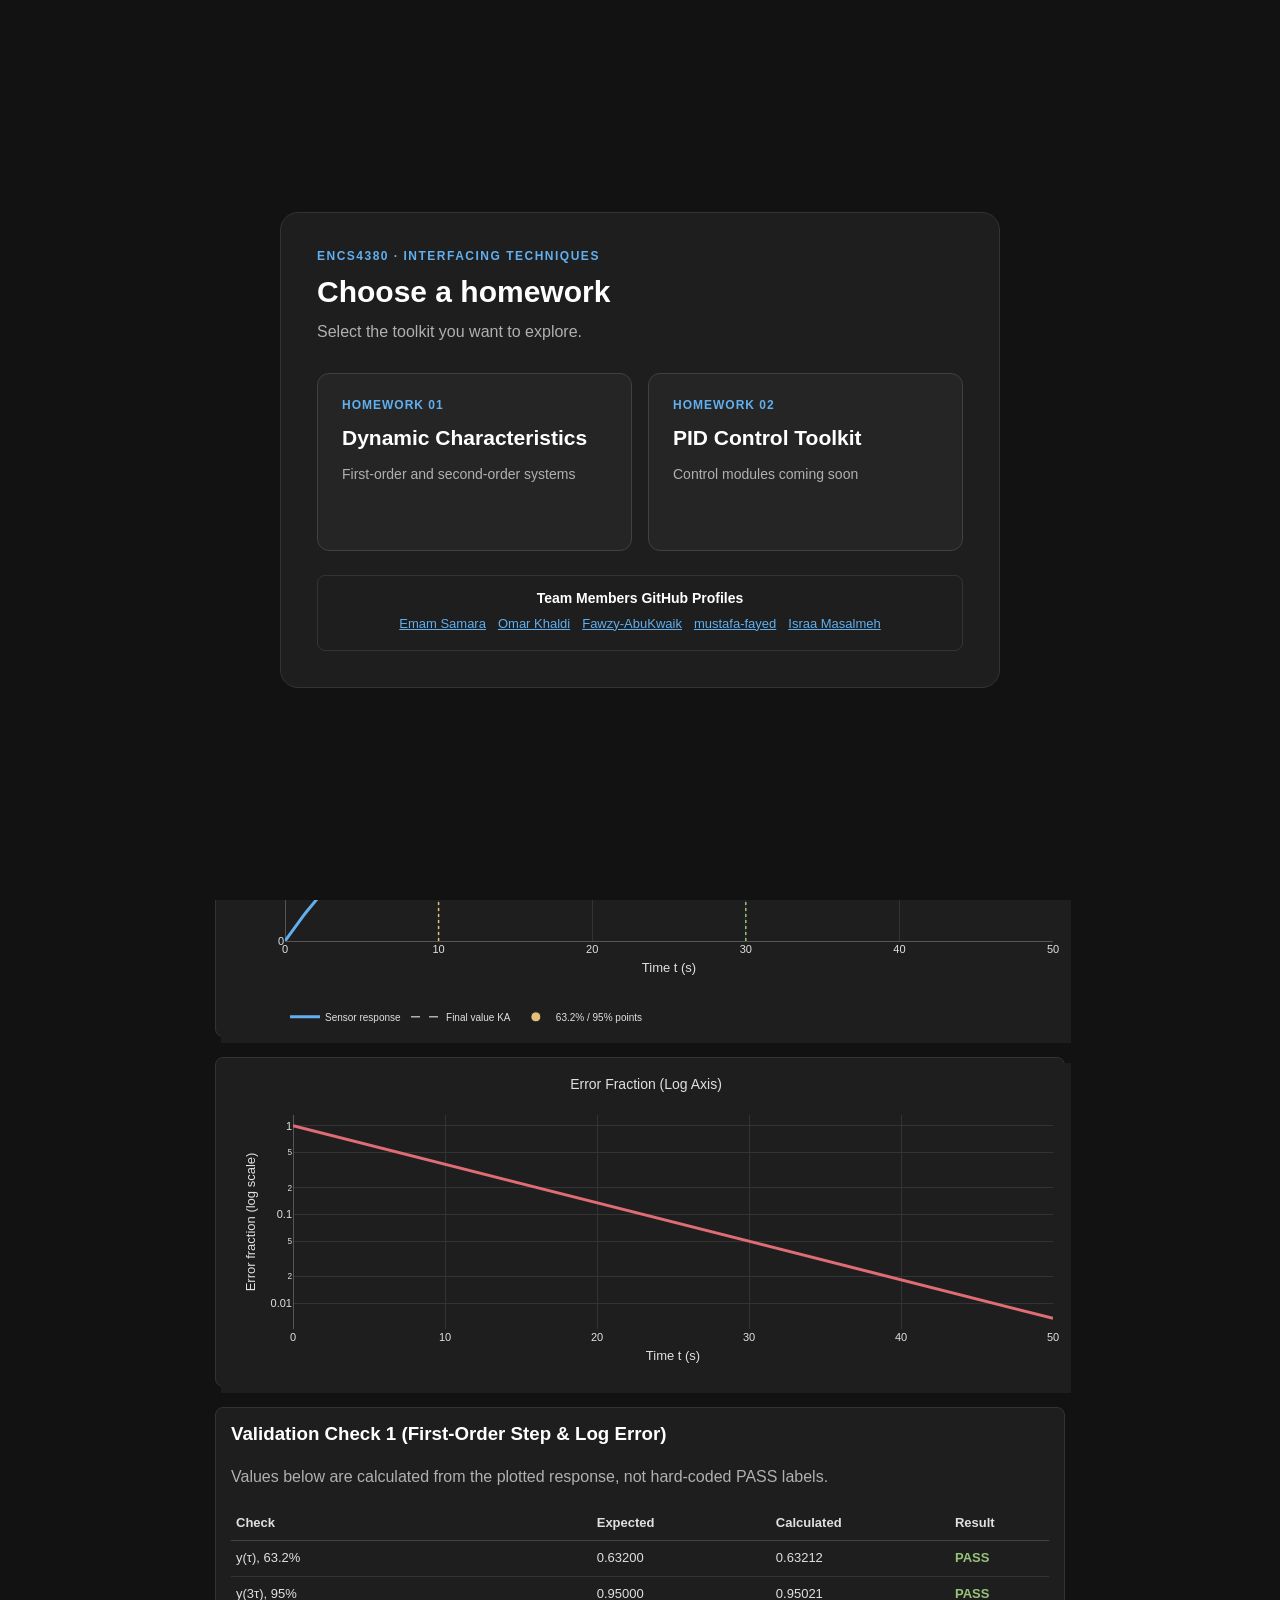
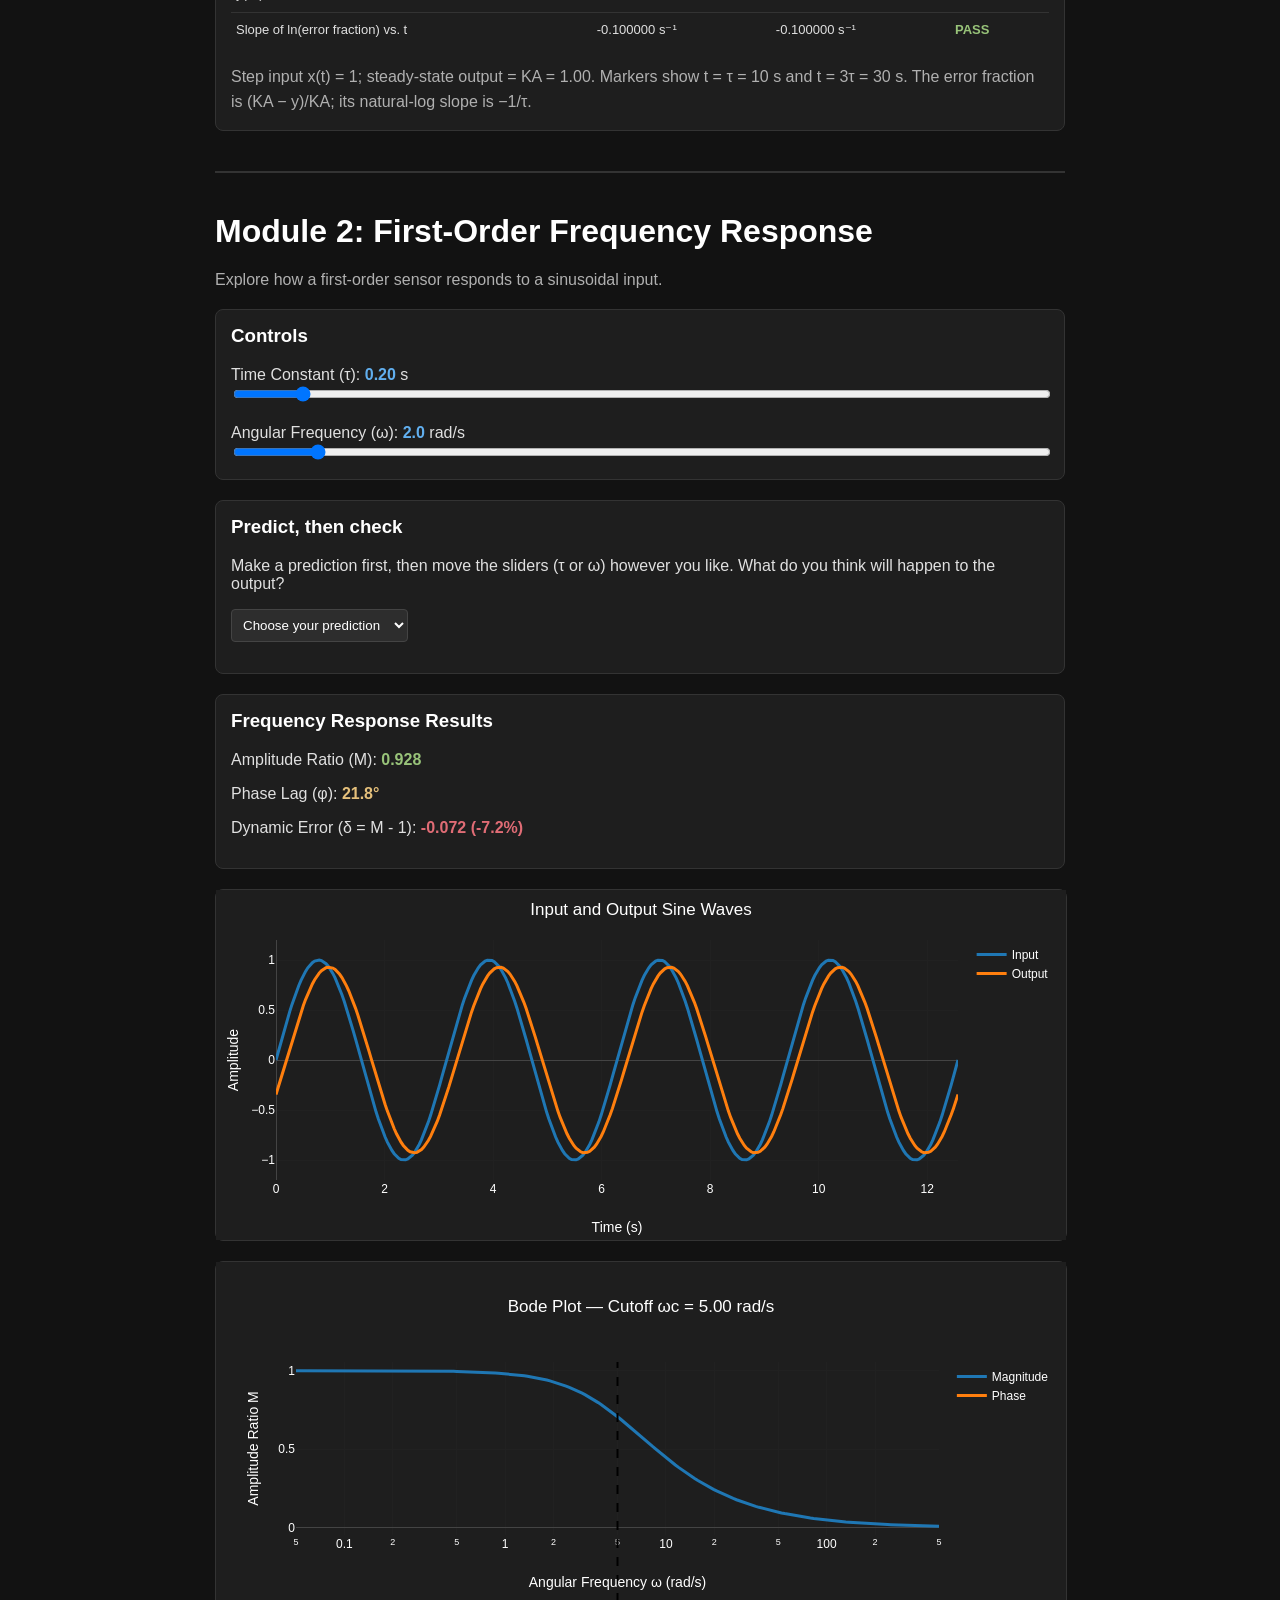
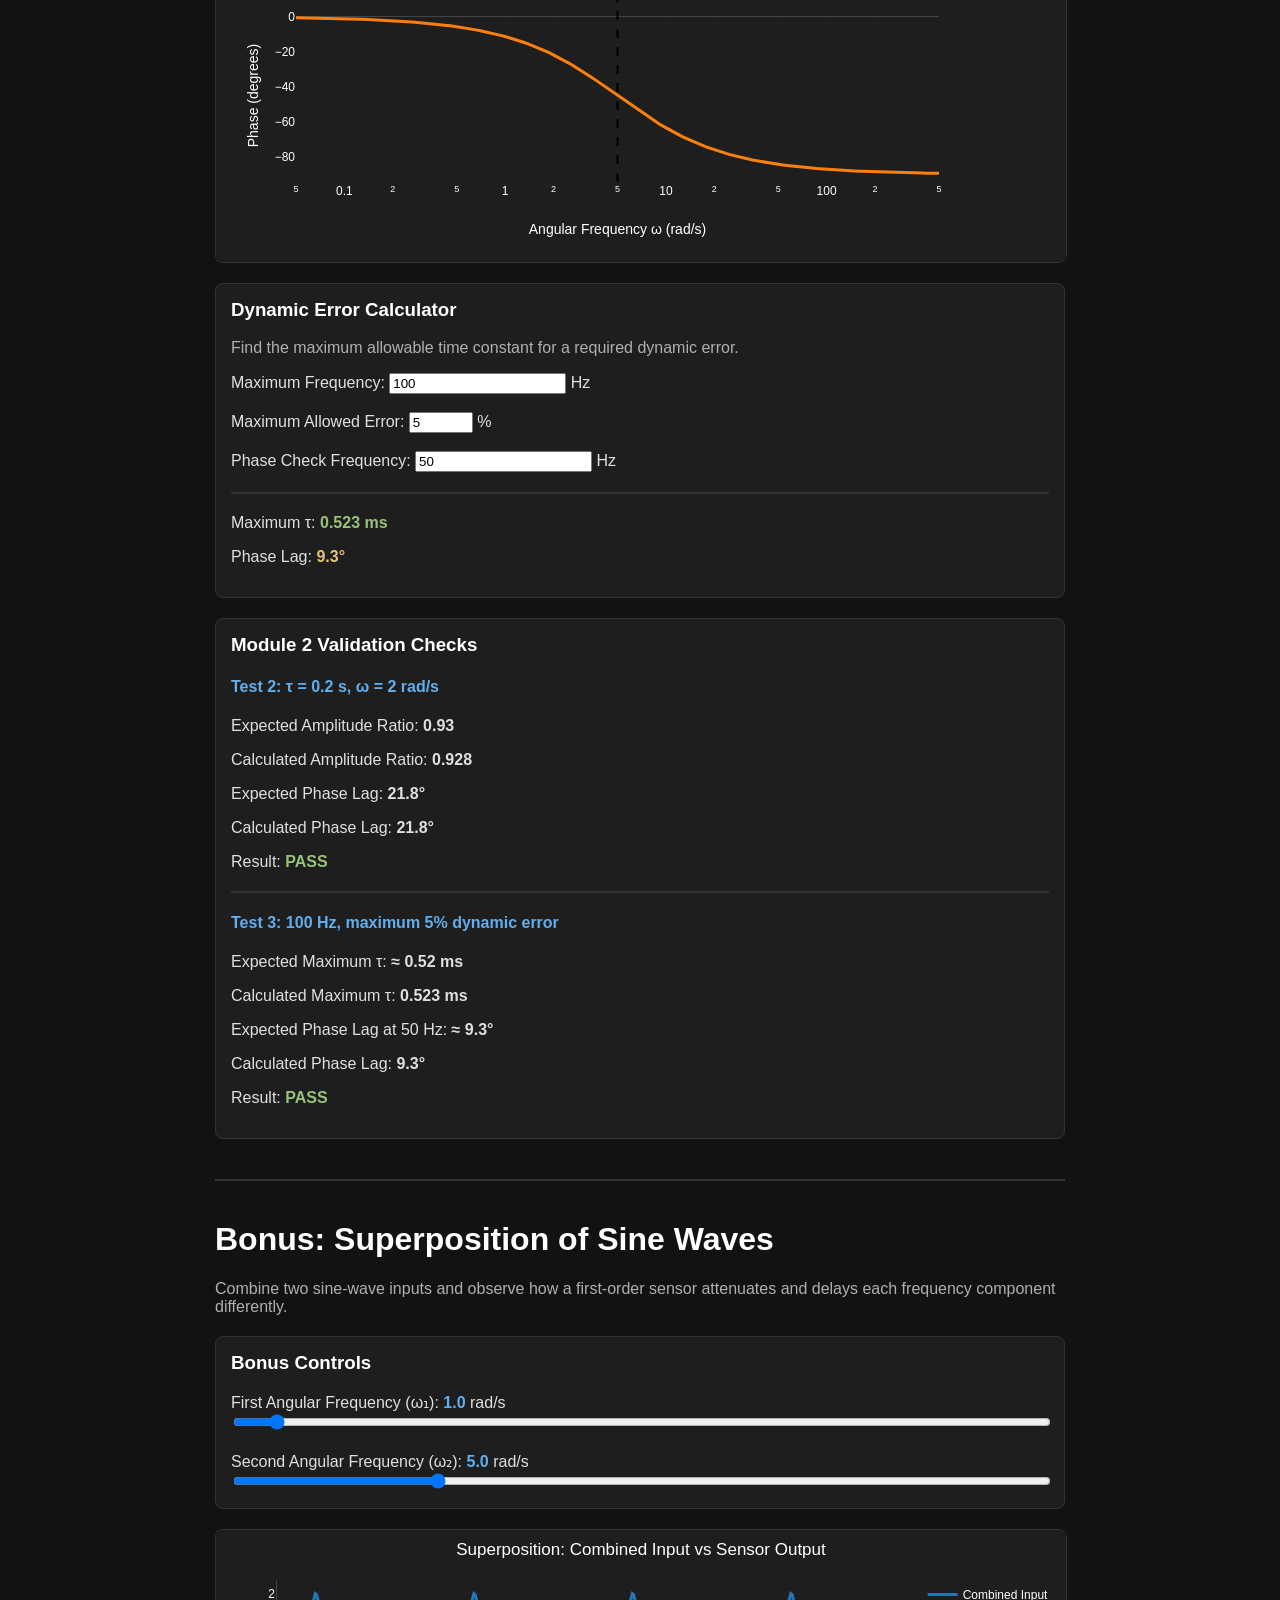
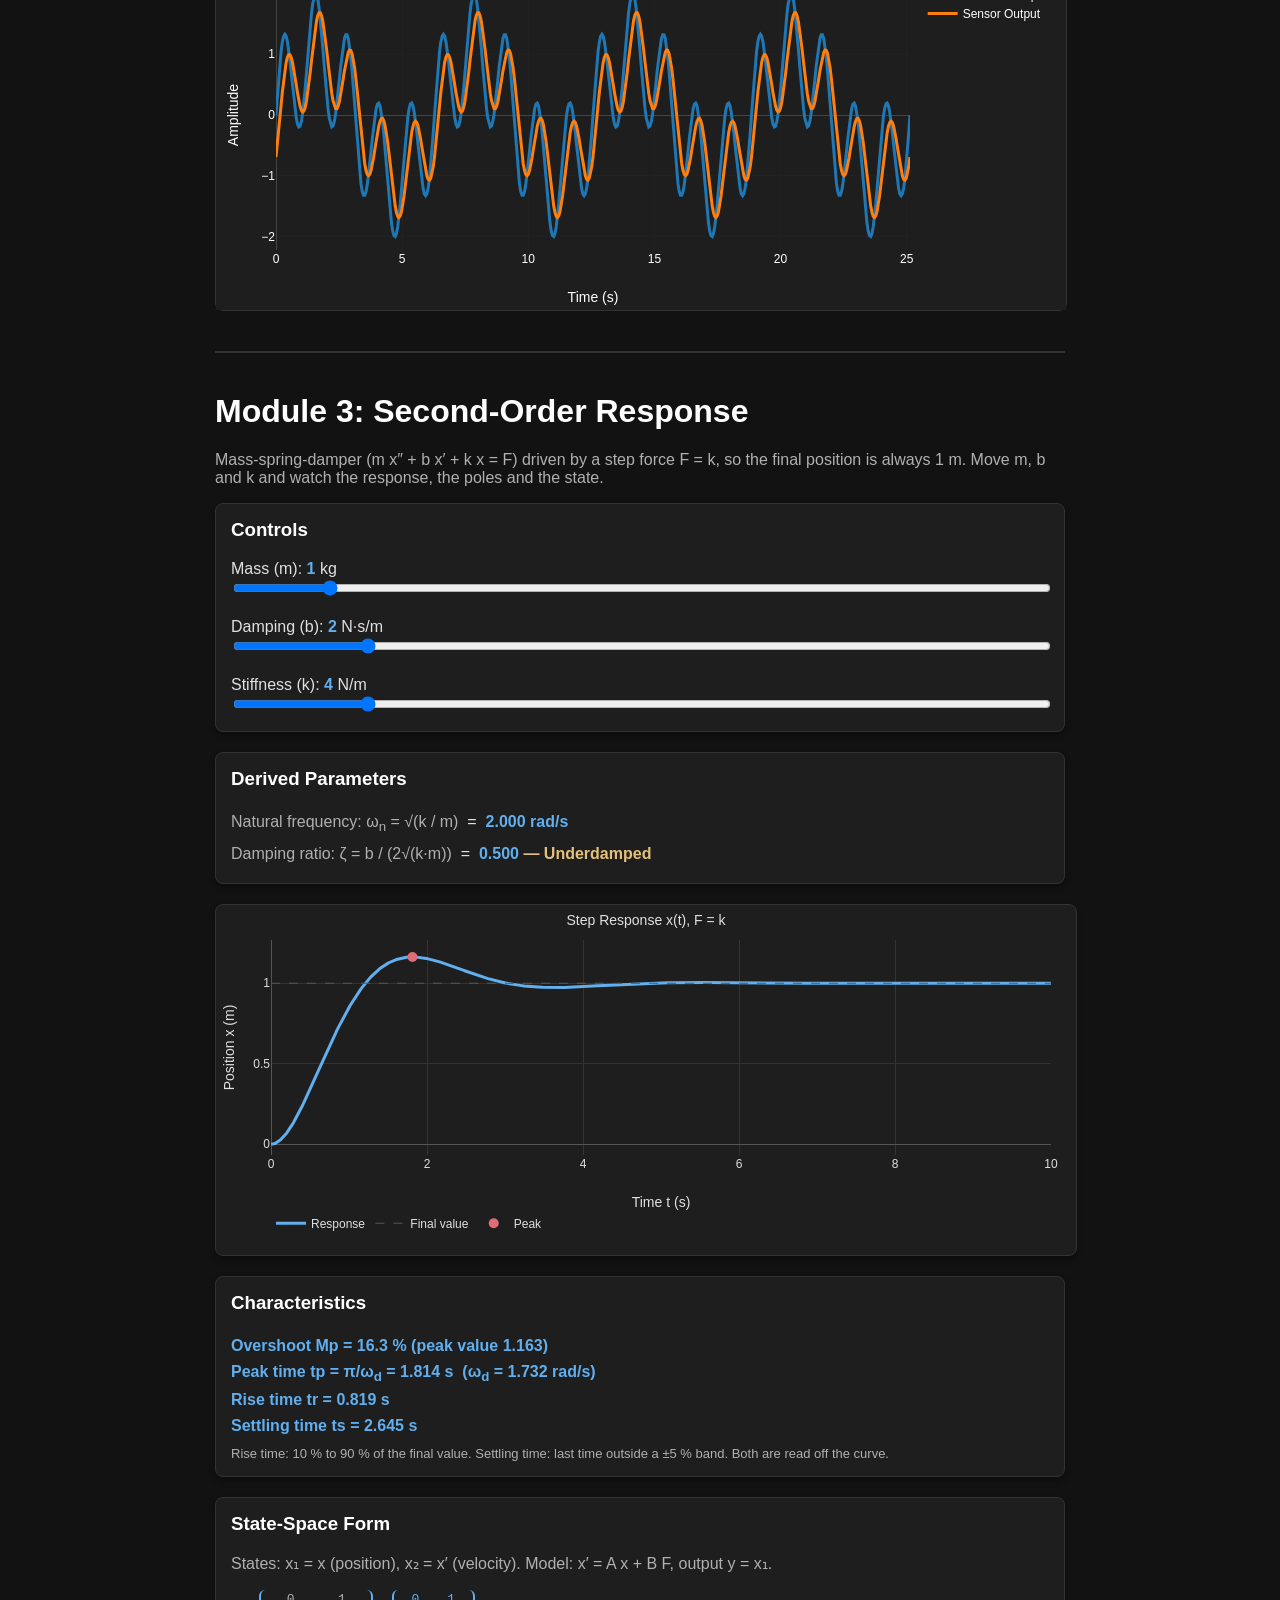
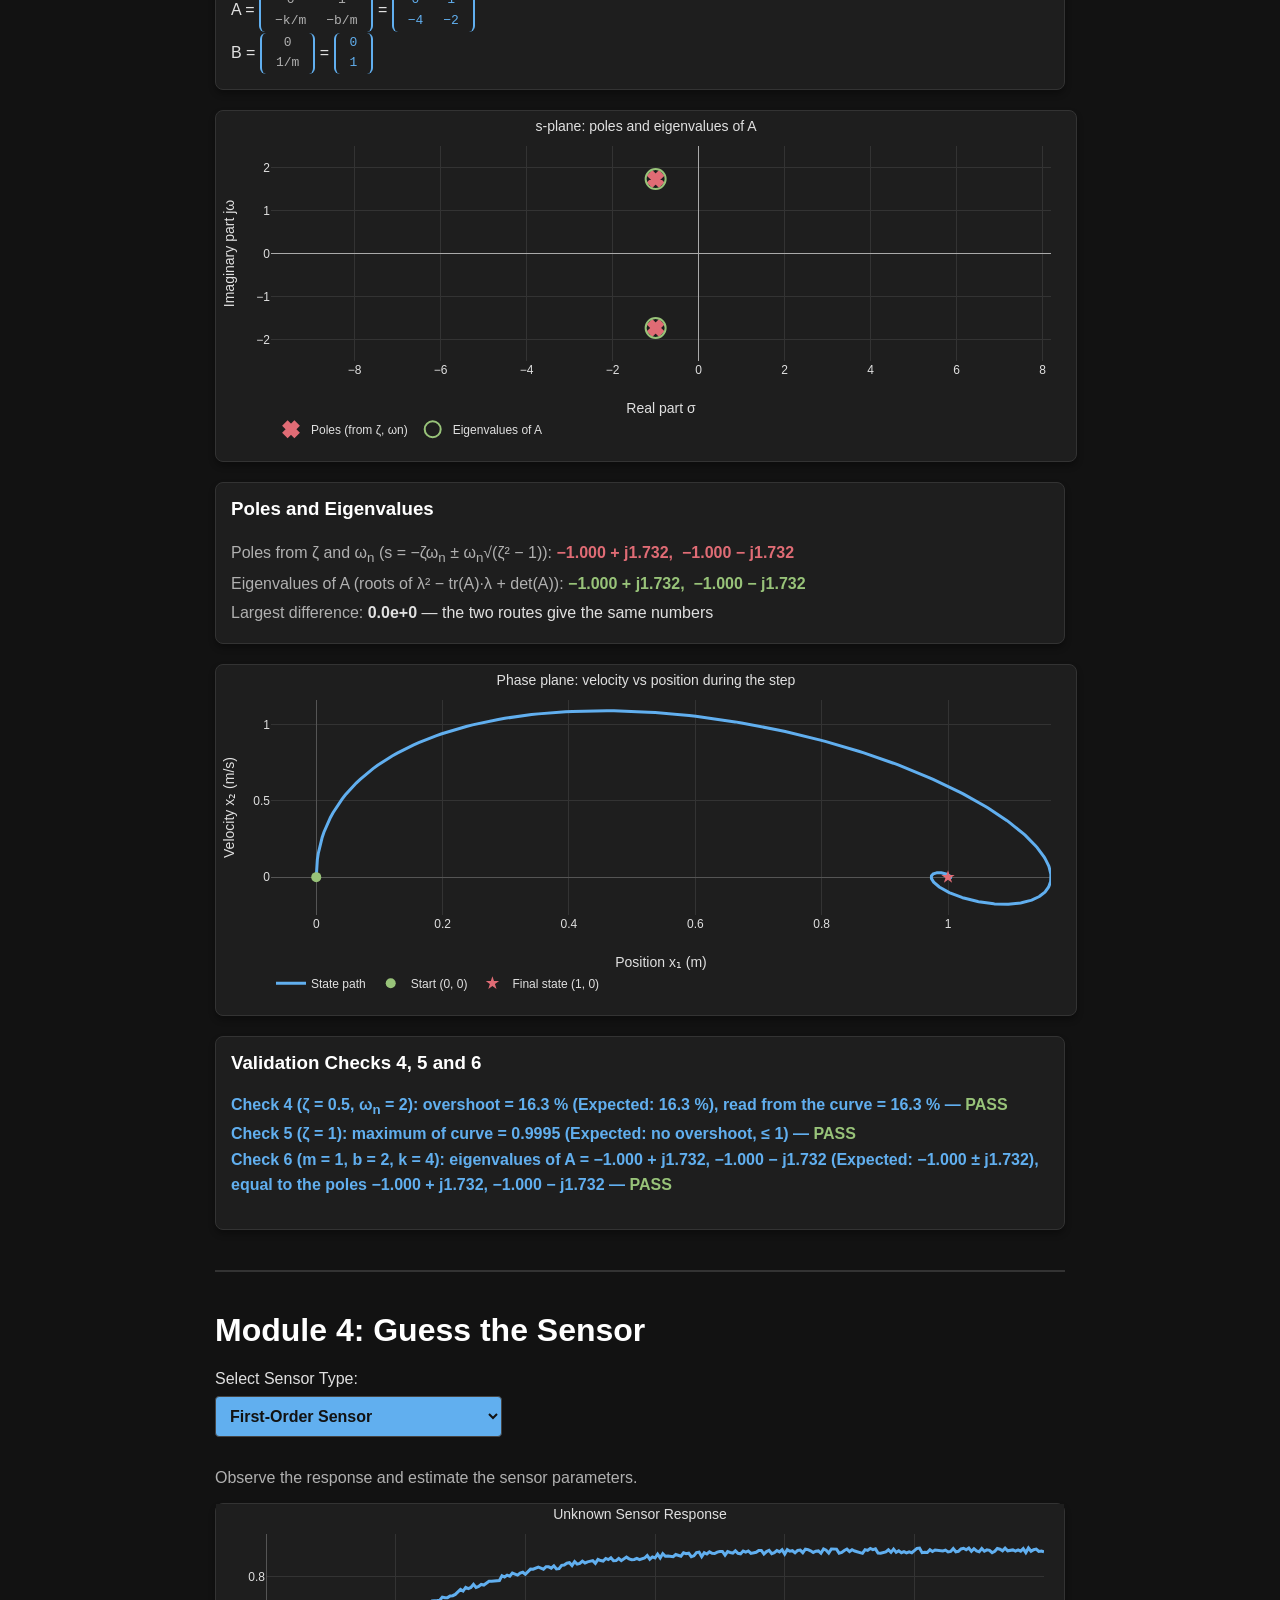
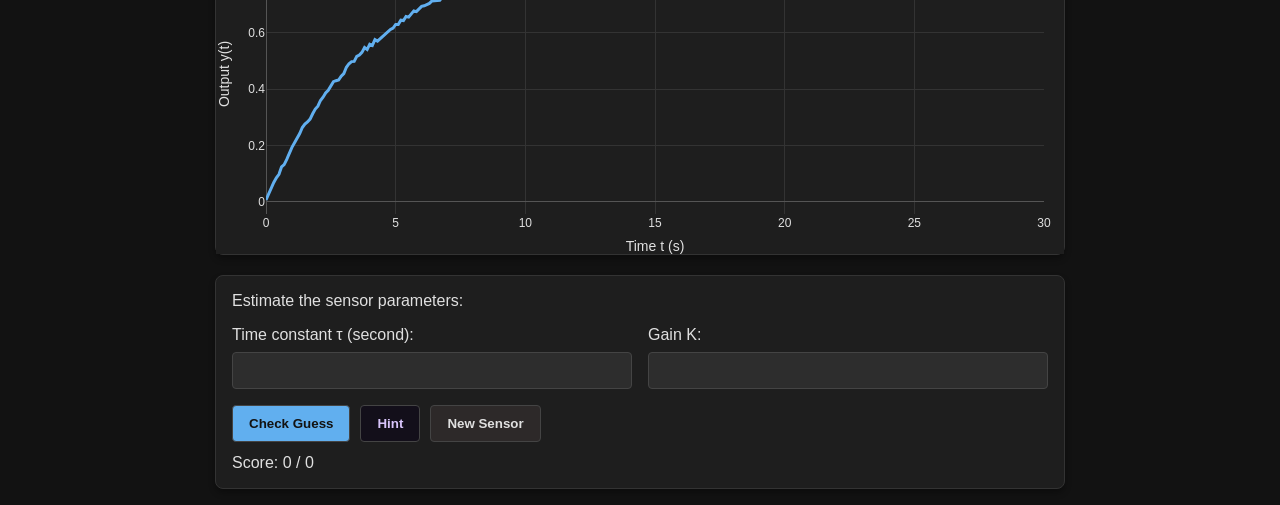
==== commit c1b3761c: "Add P4 performance metrics panel" ====
--- a/index.html
+++ b/index.html
@@ -3631,6 +3631,37 @@
     The simulation will be connected in the next stage.
   </p>
 </section>
+
+<!-- P4: Performance Metrics -->
+<section class="p1-card">
+  <h2>Performance Metrics</h2>
+
+  <p class="p1-secondary">
+    Check whether your PID settings meet the challenge targets.
+  </p>
+
+  <div class="p1-metrics">
+
+    <div class="p1-metric">
+      <span>Overshoot</span>
+      <strong id="p4-overshoot">—</strong>
+      <small id="p4-overshoot-status">Not tested</small>
+    </div>
+
+    <div class="p1-metric">
+      <span>Settling Time</span>
+      <strong id="p4-settling-time">—</strong>
+      <small id="p4-settling-status">Not tested</small>
+    </div>
+
+    <div class="p1-metric">
+      <span>Steady-State Error</span>
+      <strong id="p4-steady-state-error">—</strong>
+      <small id="p4-error-status">Not tested</small>
+    </div>
+
+  </div>
+</section>
 </template>
 
 <!-- P4 JavaScript -->
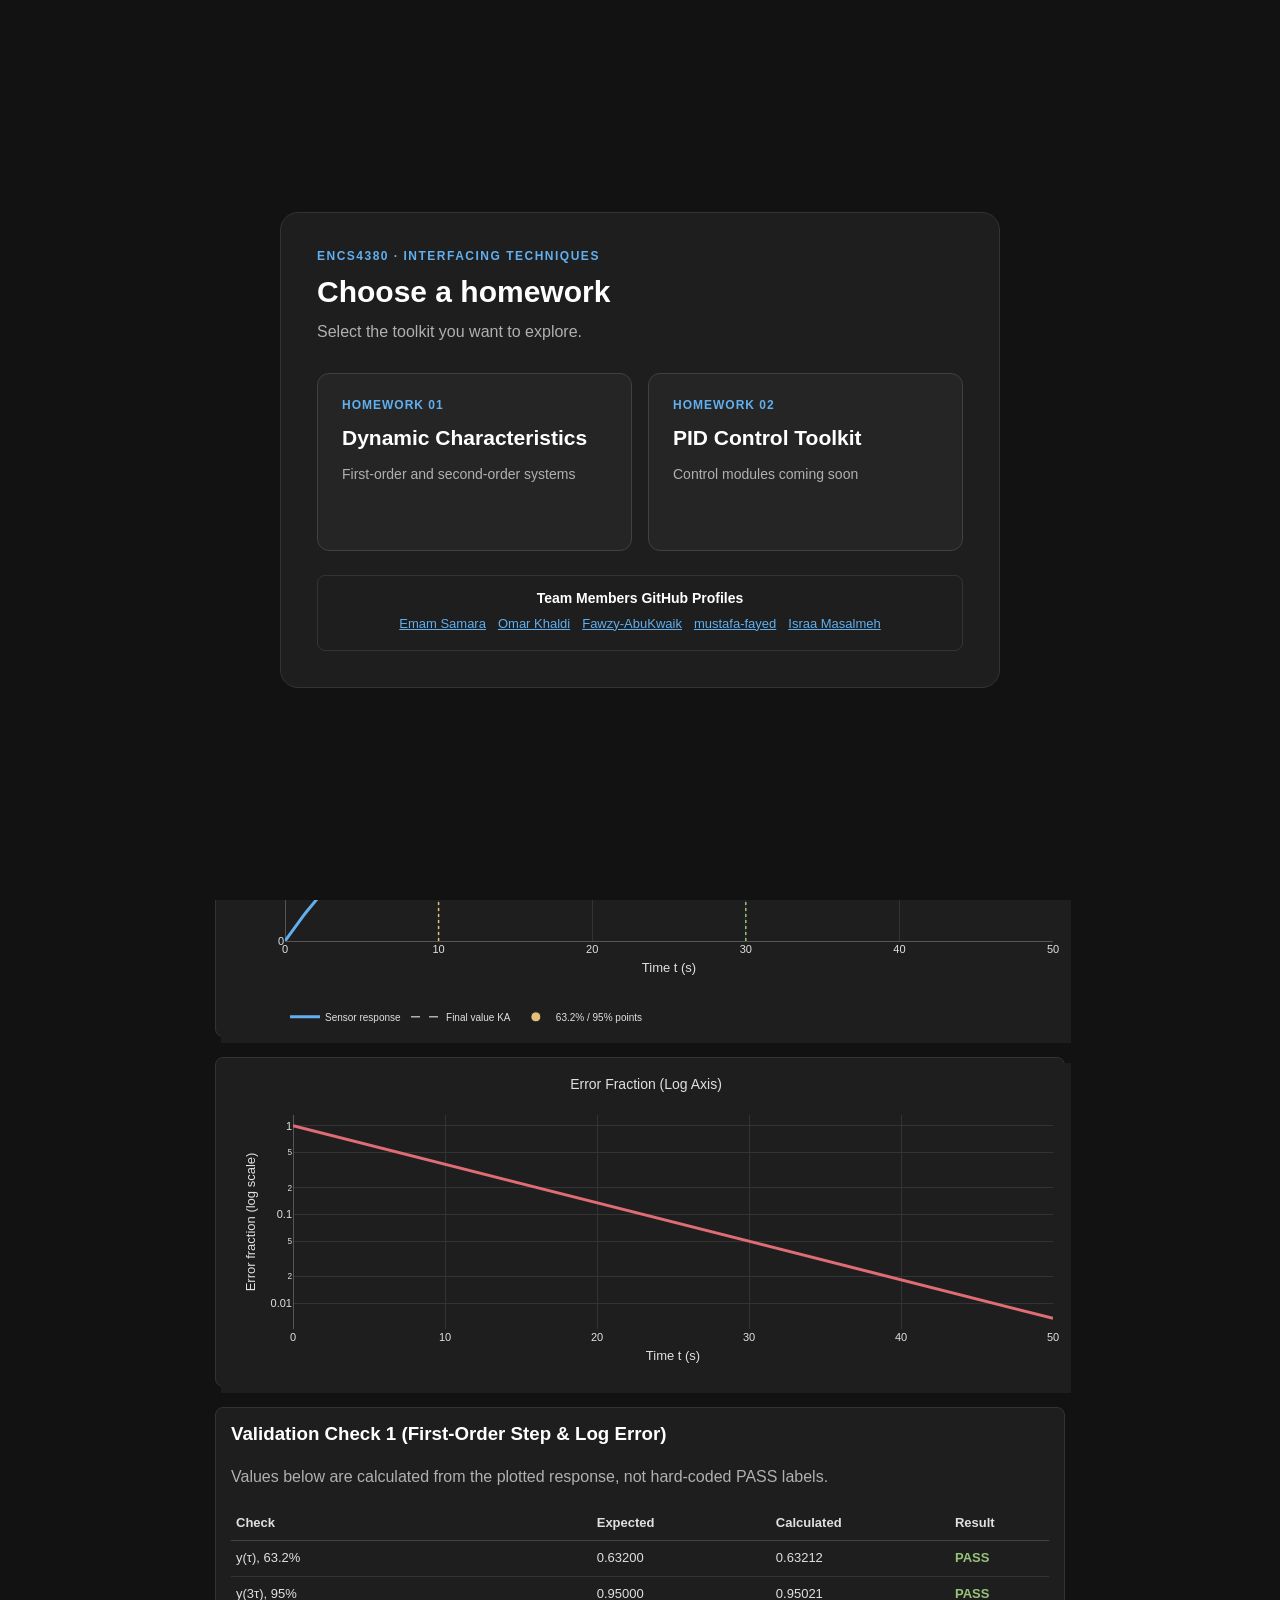
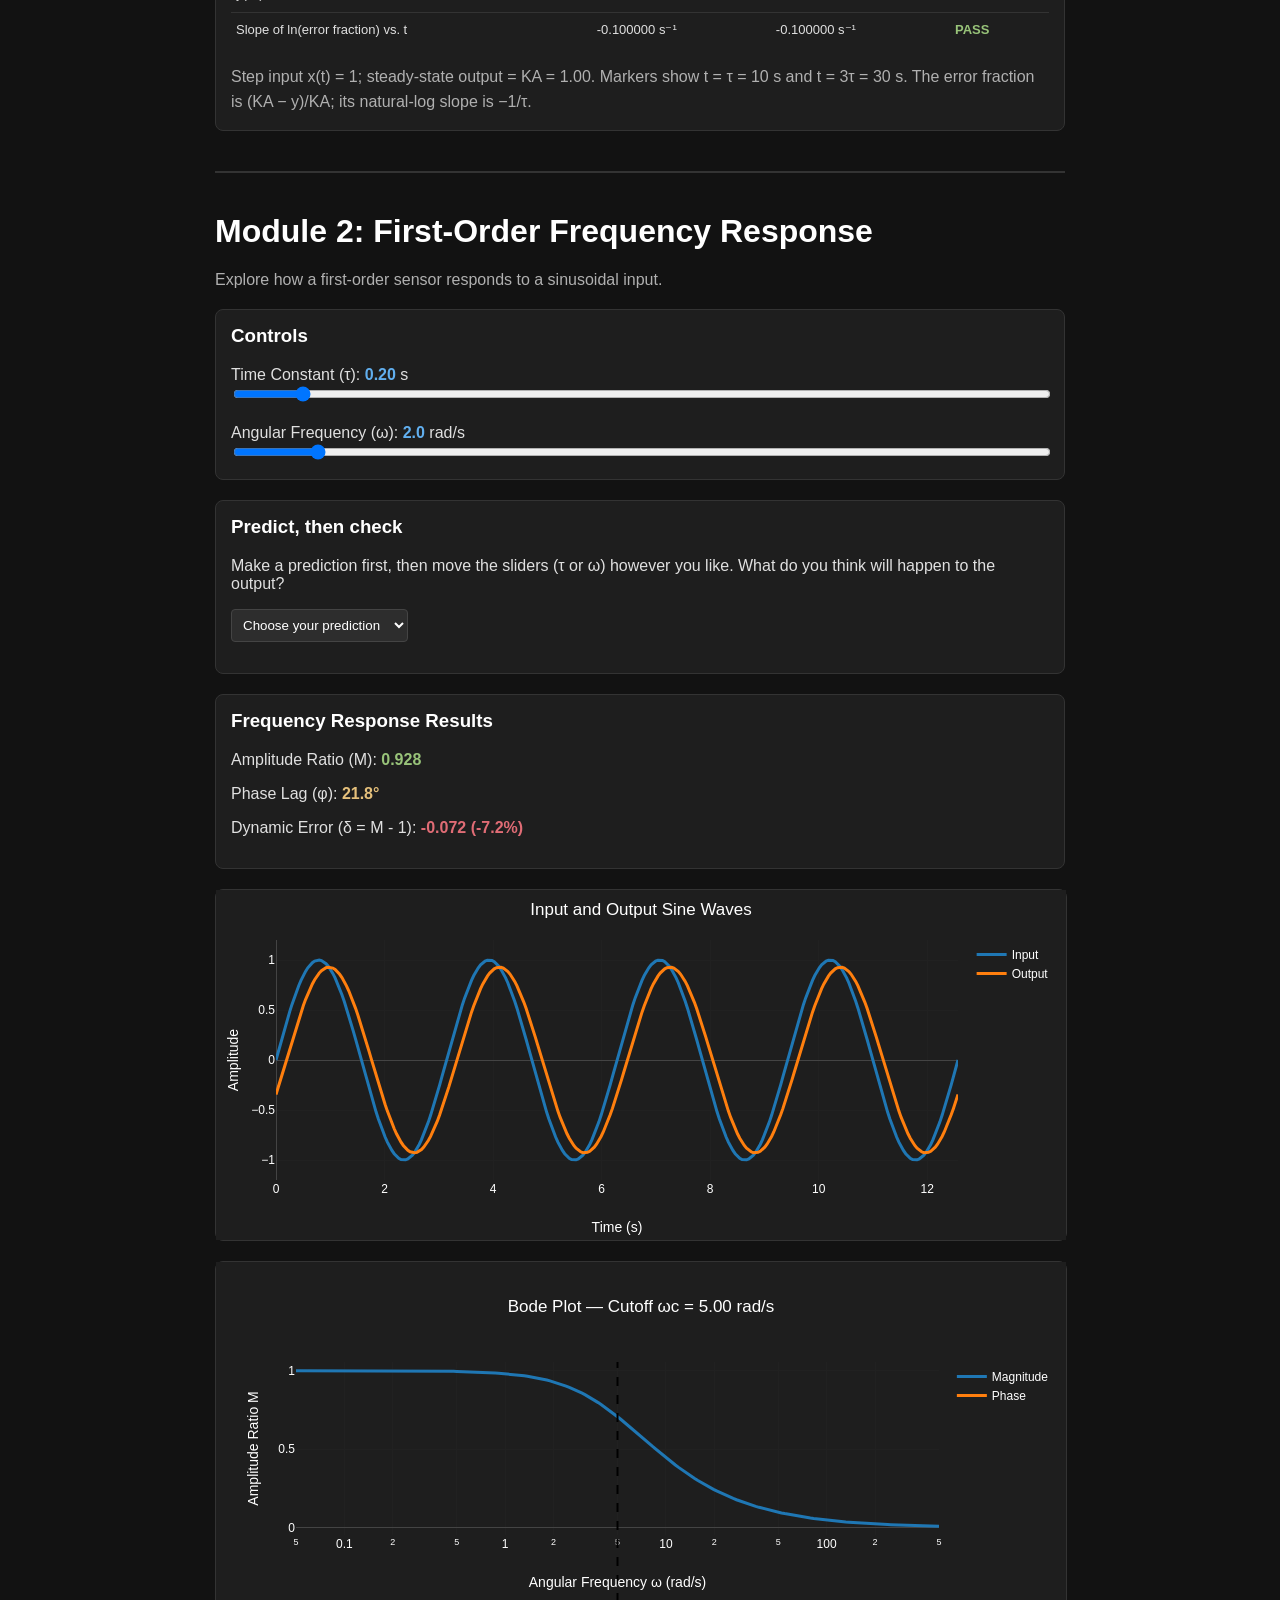
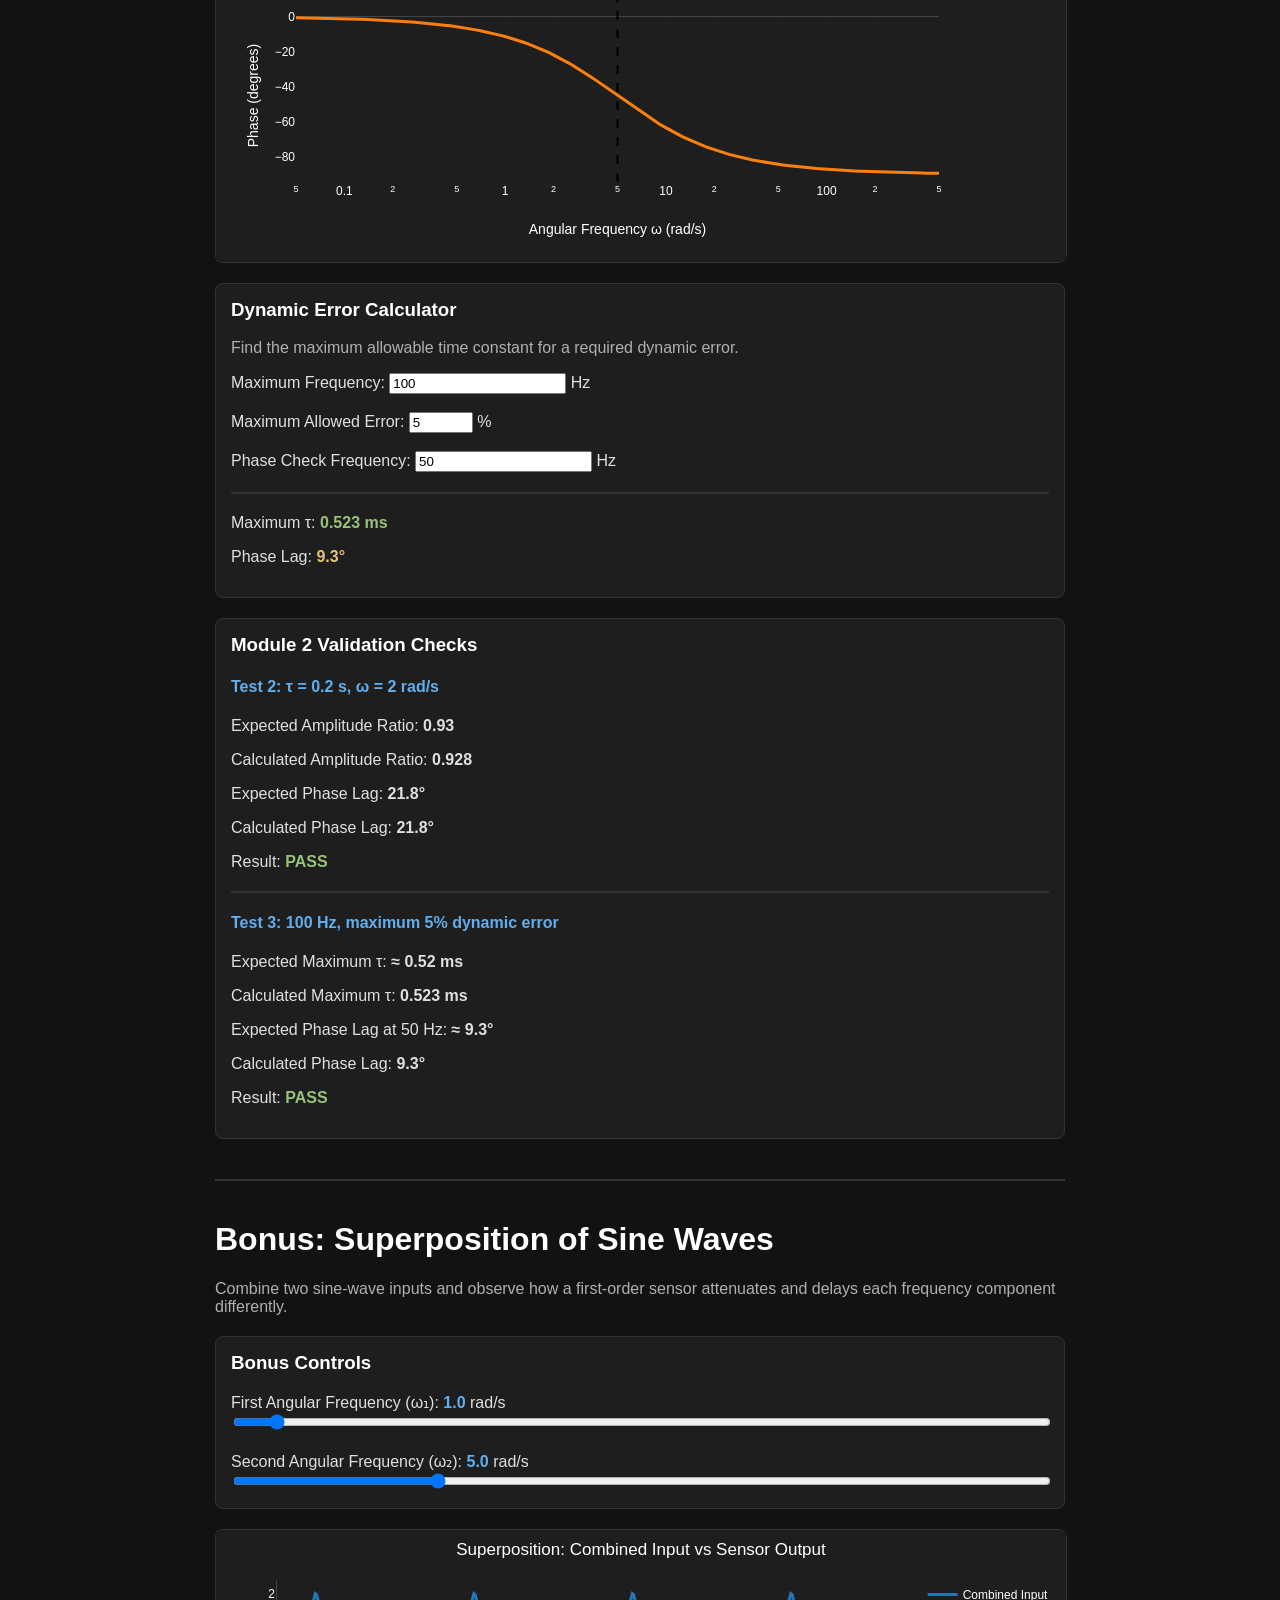
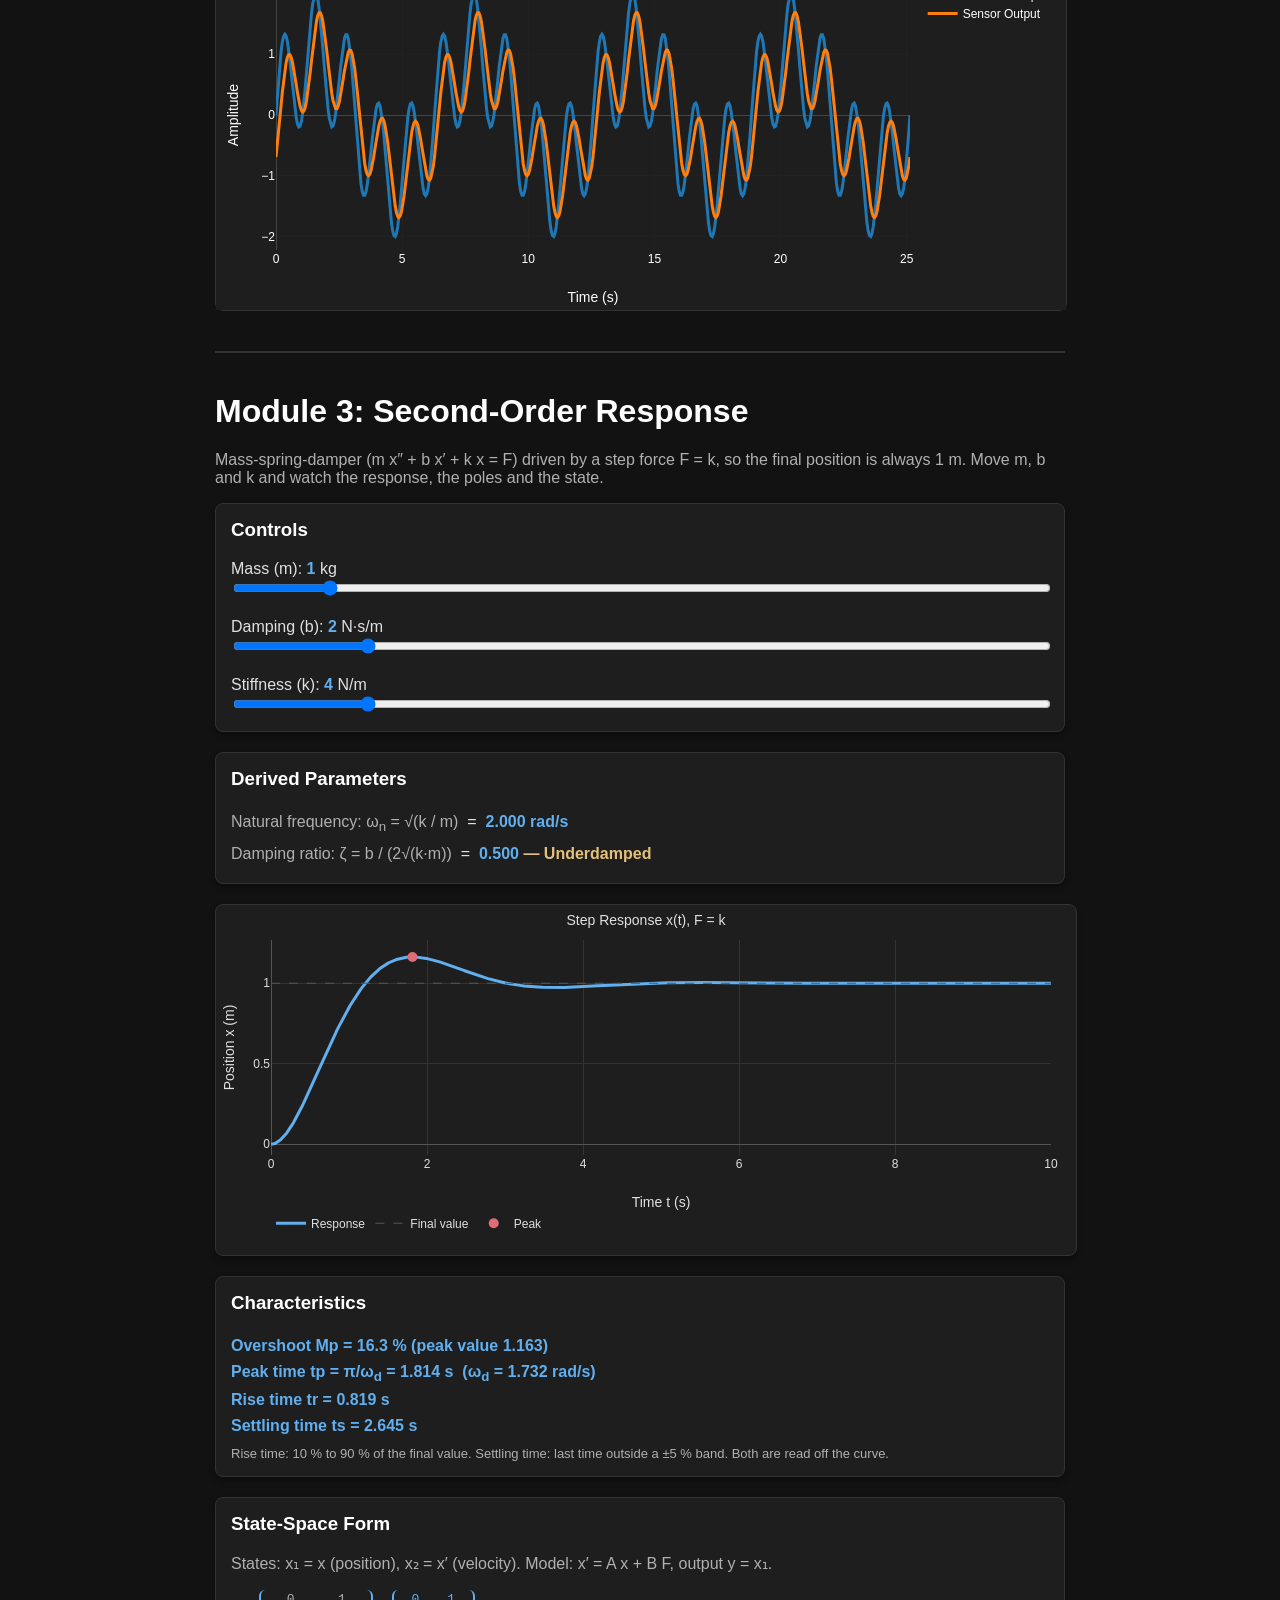
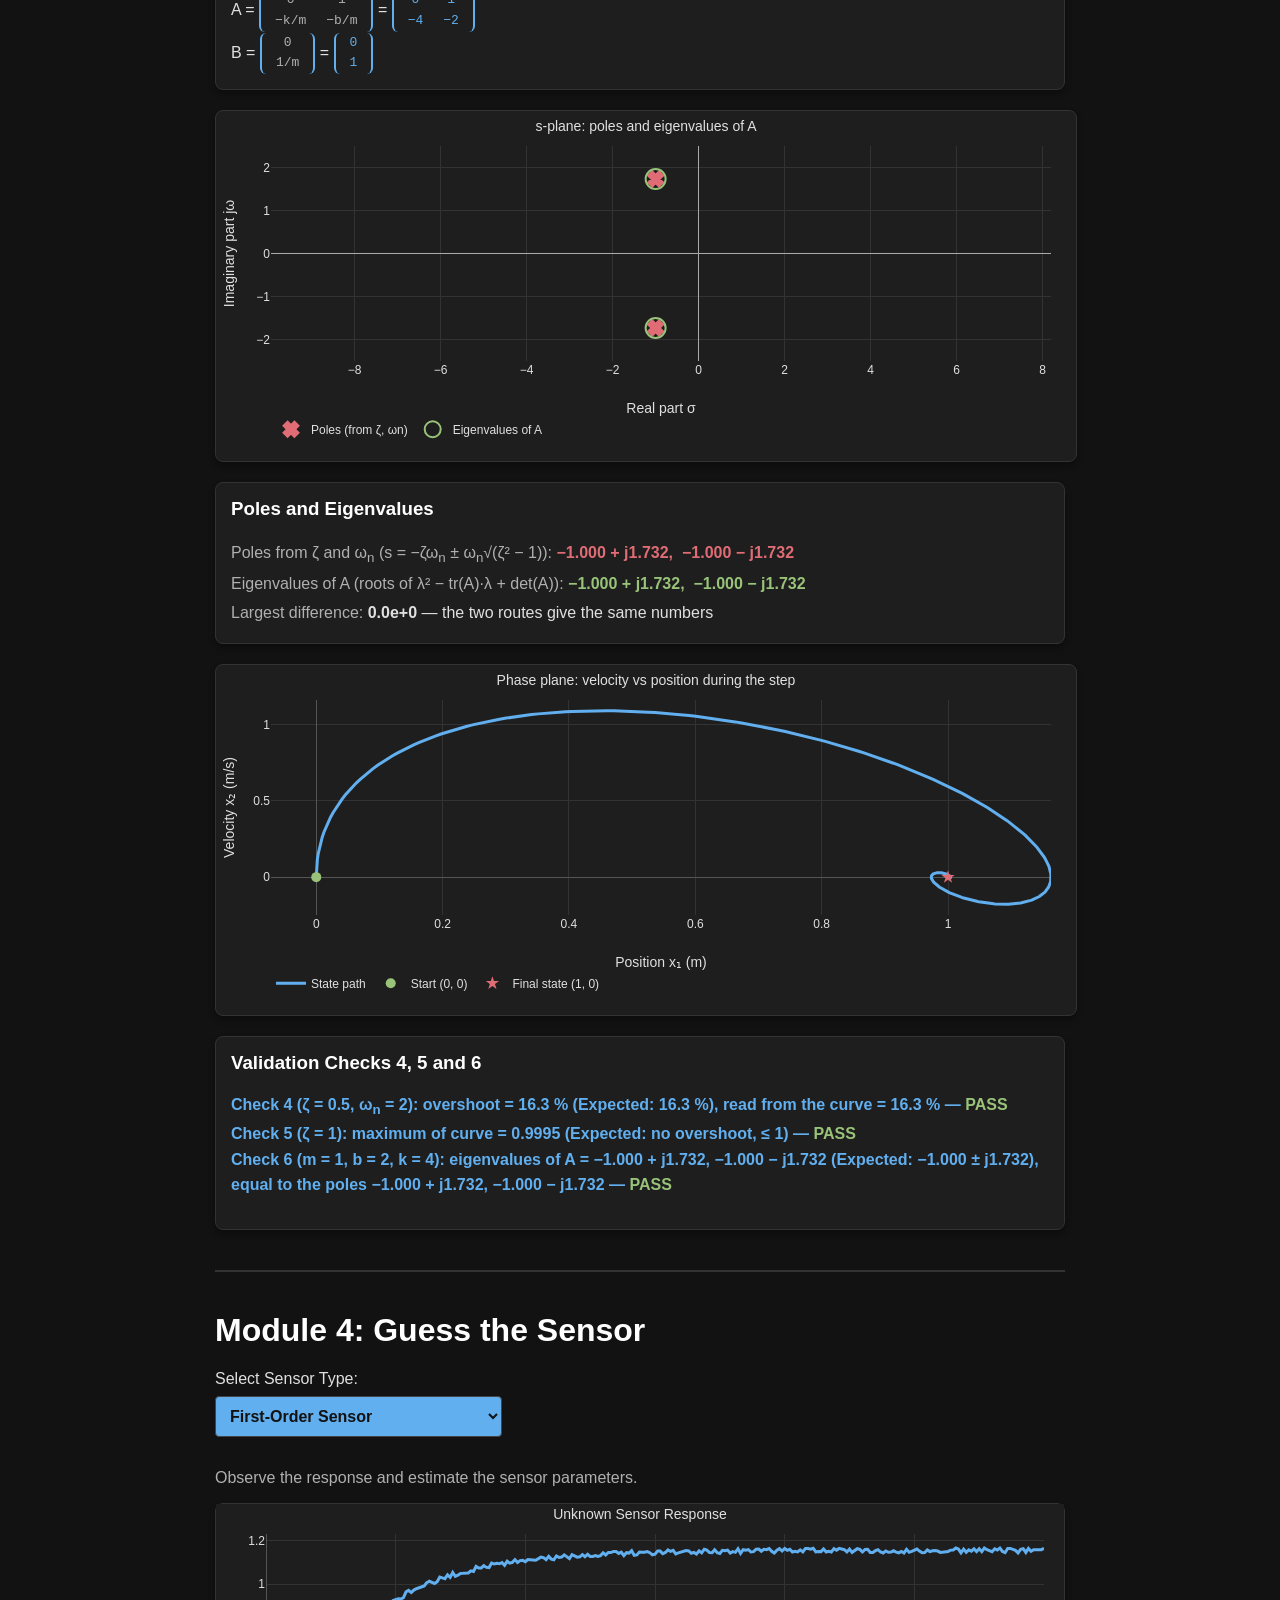
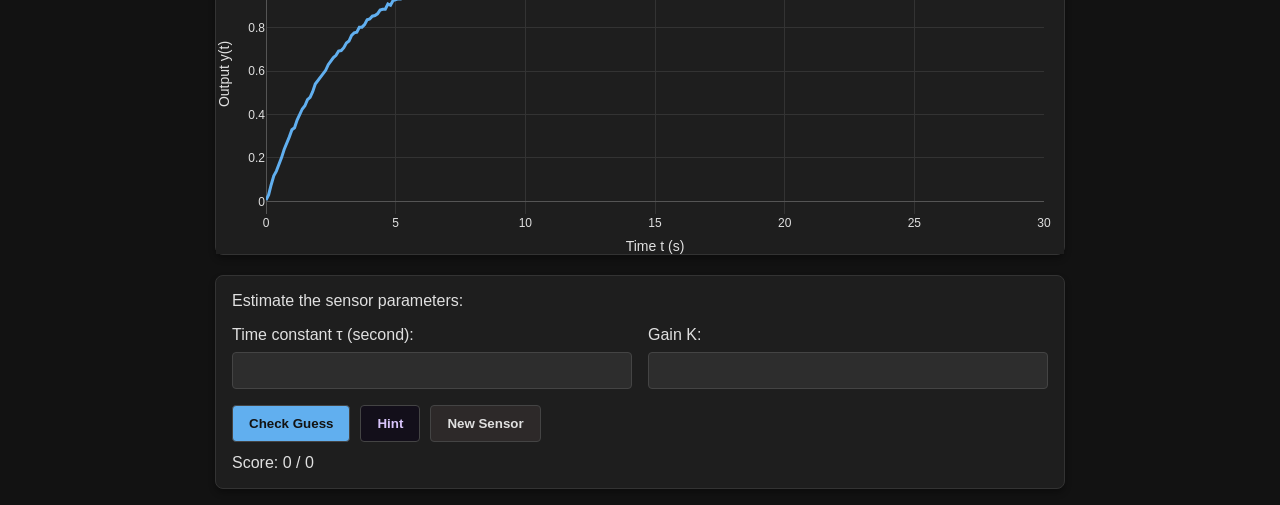
==== commit 924e0327: "Connect P4 response plot to PID simulation" ====
--- a/index.html
+++ b/index.html
@@ -3746,6 +3746,91 @@
     responsive: true,
     displaylogo: false
   });
+
+  // P4: Simulate the hidden plant using P1 functions
+  function updateP4Response() {
+    if (!window.p4Challenge) return;
+
+    const plant = window.p4Challenge.plant;
+
+    const kp = Number(document.getElementById('p4-kp').value);
+    const ki = Number(document.getElementById('p4-ki').value);
+    const kd = Number(document.getElementById('p4-kd').value);
+
+    const settings = {
+      kp: kp,
+      ki: ki,
+      kd: kd,
+      setpoint: 1,
+      duration: 20,
+      timeStep: 0.005,
+      controlMin: -10,
+      controlMax: 10
+    };
+
+    try {
+      let result;
+
+      if (plant.type === 'first-order') {
+        result = simulateFirstOrderClosedLoop({
+          gain: plant.gain,
+          tau: plant.tau,
+          ...settings
+        });
+      } else {
+        result = simulateSecondOrderClosedLoop({
+          mass: plant.mass,
+          damping: plant.damping,
+          stiffness: plant.stiffness,
+          ...settings
+        });
+      }
+
+      const traces = [
+        {
+          x: result.time,
+          y: result.output,
+          mode: 'lines',
+          name: 'Output y(t)',
+          line: { color: '#61afef', width: 3 }
+        },
+        {
+          x: result.time,
+          y: result.reference,
+          mode: 'lines',
+          name: 'Setpoint',
+          line: { color: '#98c379', dash: 'dash', width: 2 }
+        }
+      ];
+
+      Plotly.react('p4-response-plot', traces, {
+        paper_bgcolor: '#1e1e1e',
+        plot_bgcolor: '#1e1e1e',
+        font: { color: '#e0e0e0' },
+        xaxis: { title: 'Time (s)' },
+        yaxis: { title: 'Output y(t)' },
+        margin: { t: 30, b: 50, l: 60, r: 20 }
+      }, {
+        responsive: true,
+        displaylogo: false
+      });
+
+    } catch (error) {
+      console.error('P4 simulation error:', error);
+      document.getElementById('p4-plant-status').textContent =
+        'Unable to simulate these PID settings.';
+    }
+  }
+
+  // Update after generating a new plant
+  newPlantButton.addEventListener('click', updateP4Response);
+
+  // Update when a PID slider changes
+  ['kp', 'ki', 'kd'].forEach(gain => {
+    document.getElementById('p4-' + gain)
+      .addEventListener('input', updateP4Response);
+  });
+
 })();
 </script>
  
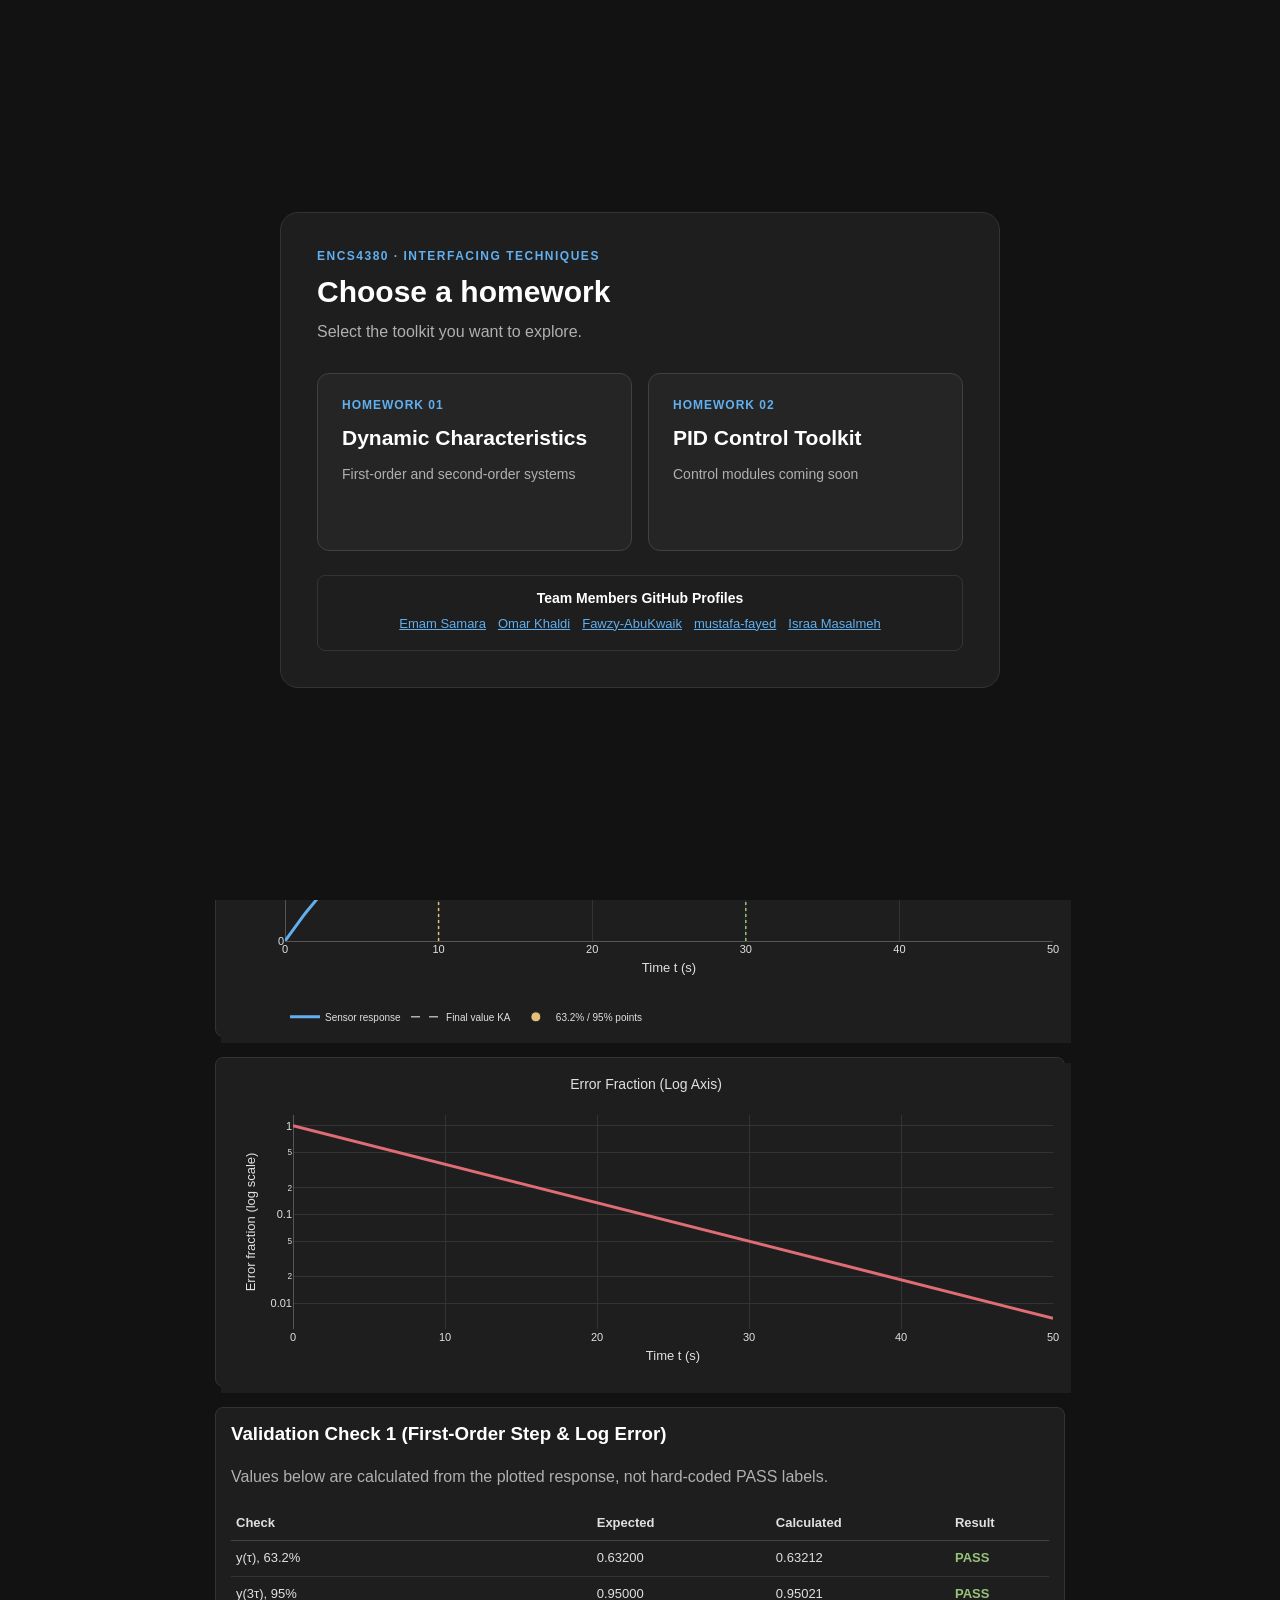
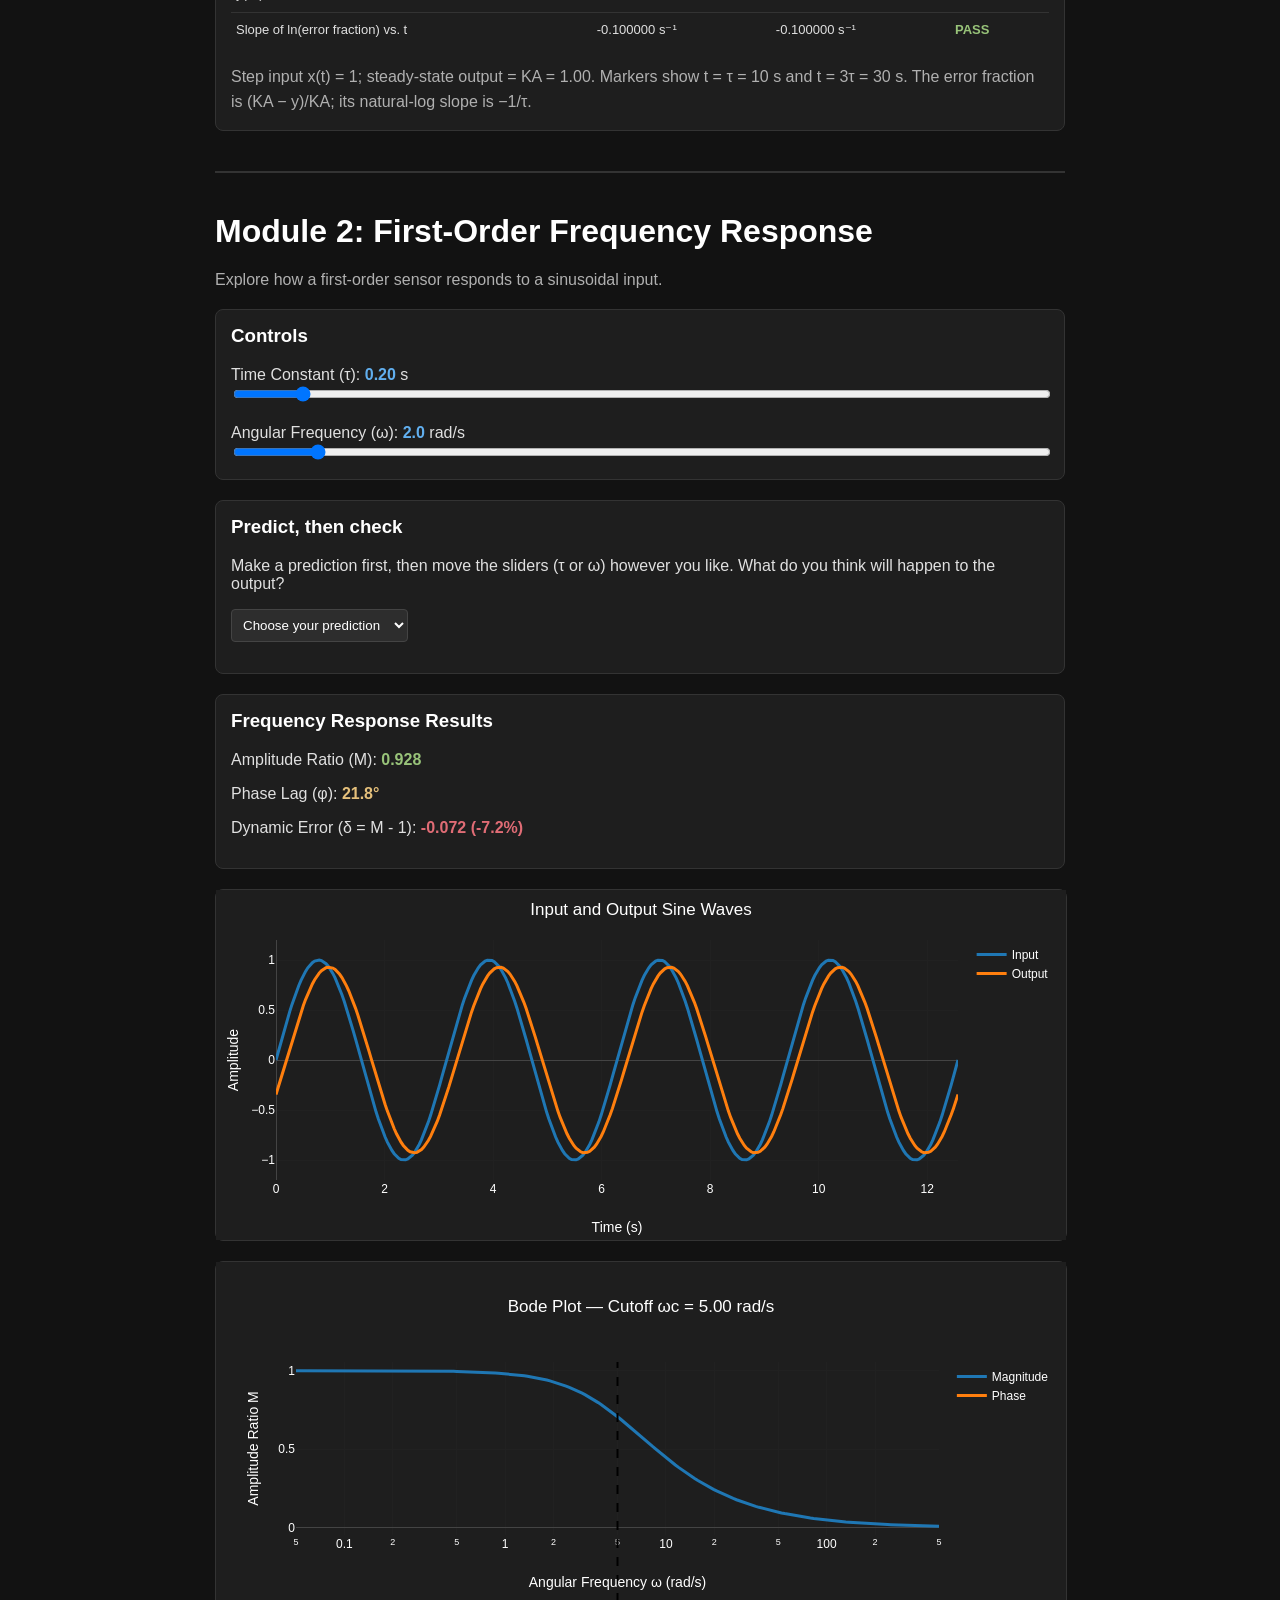
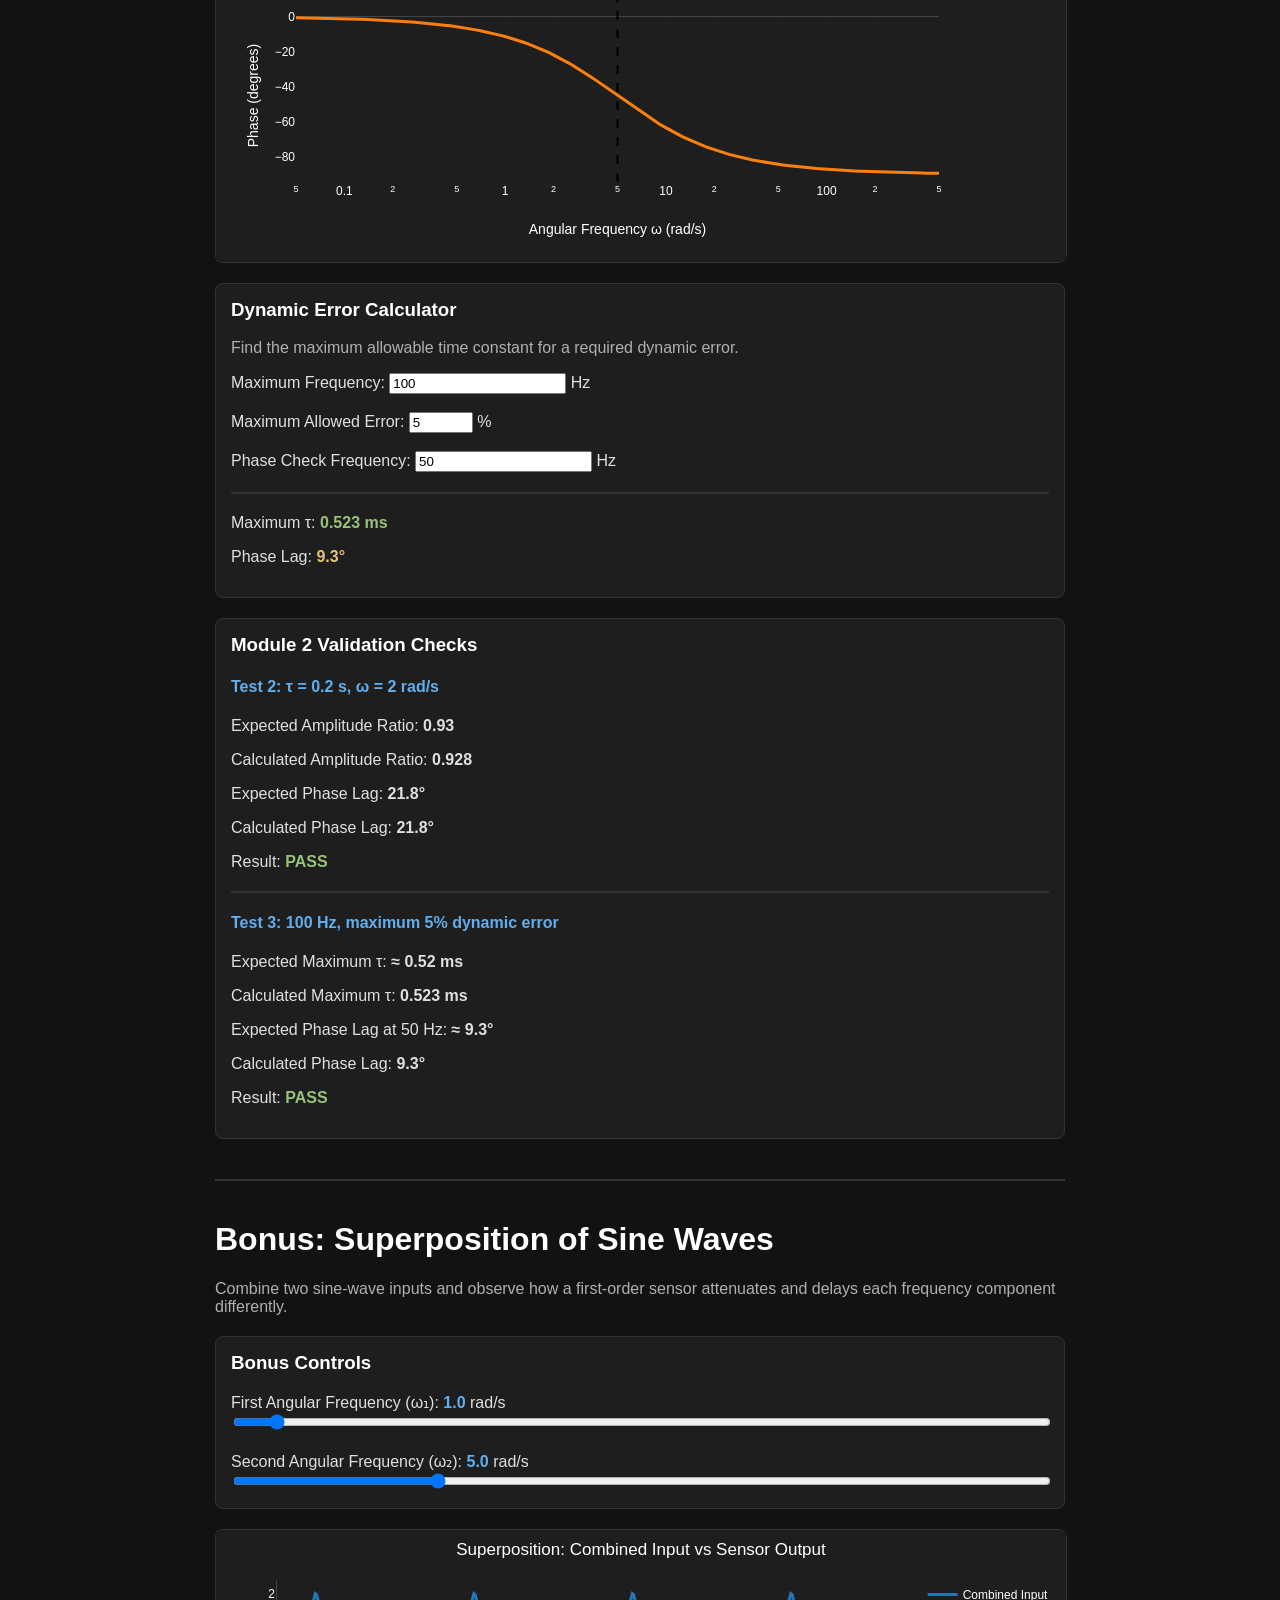
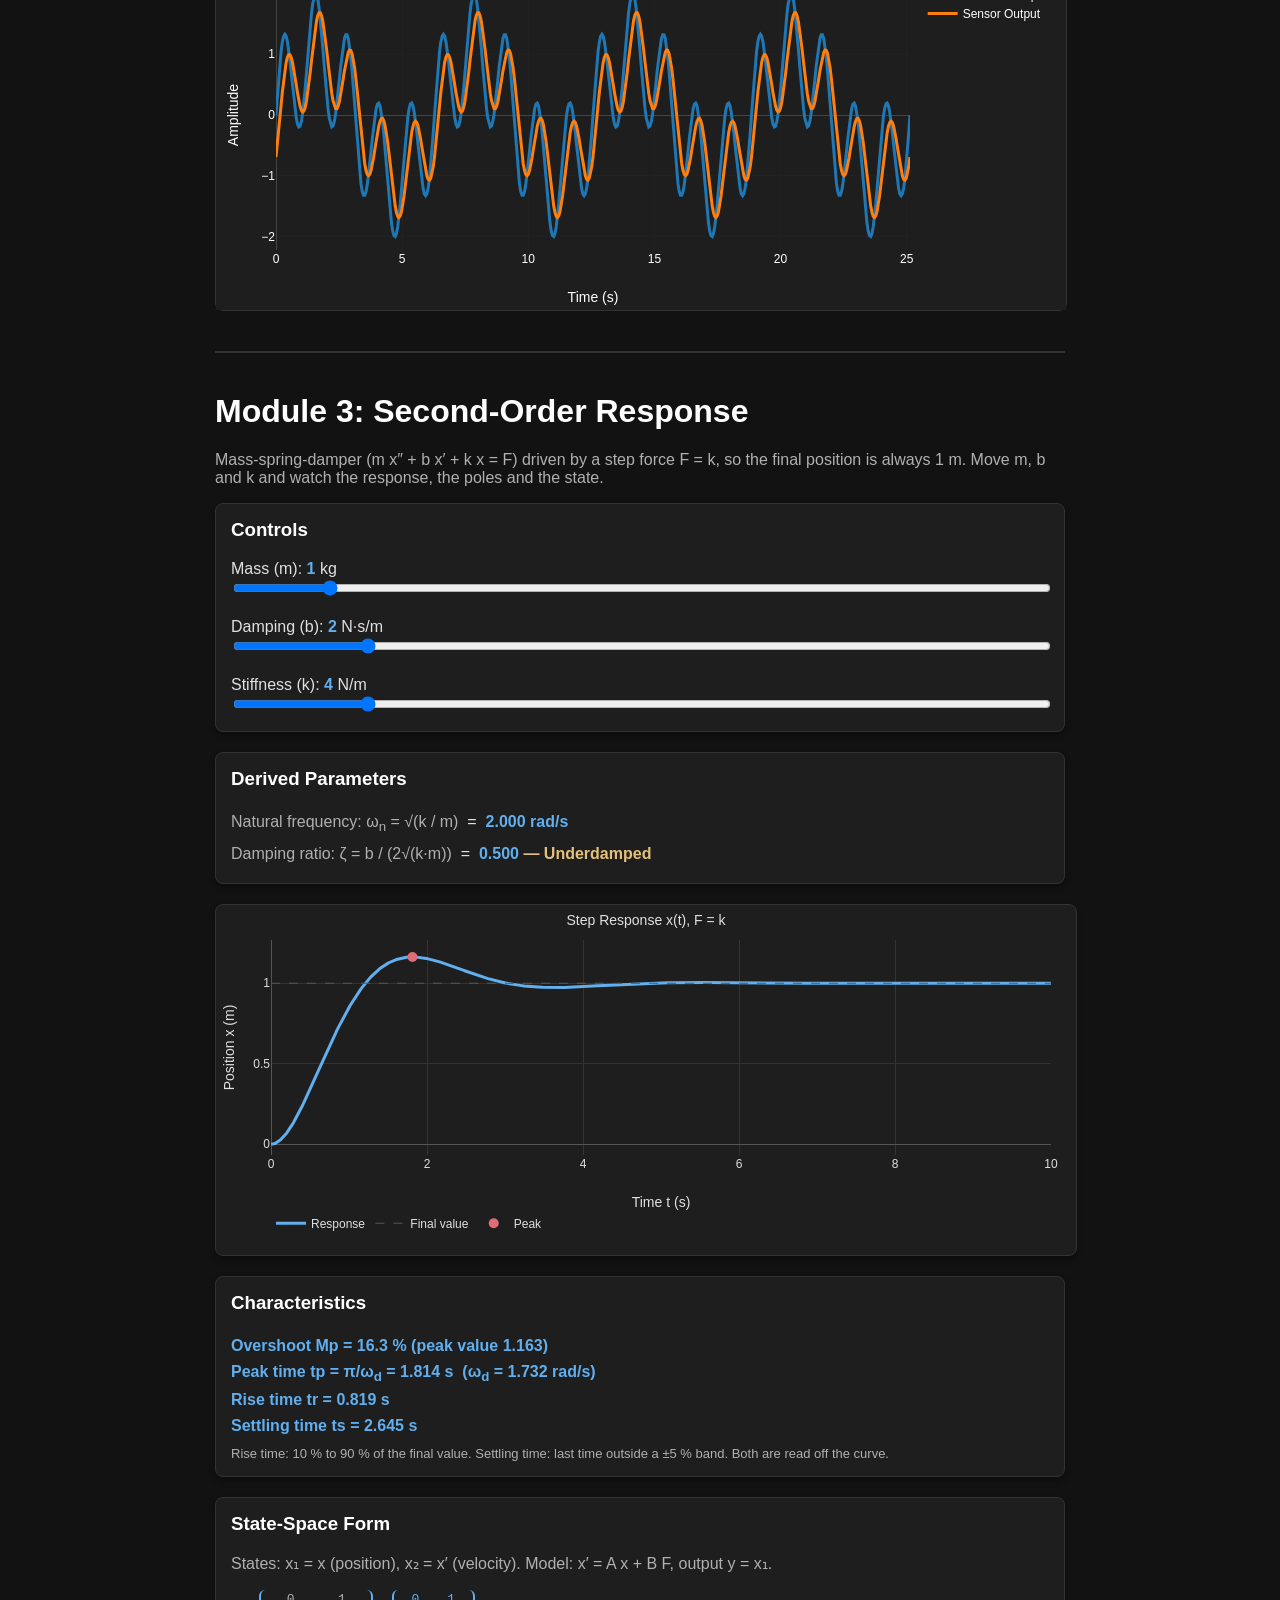
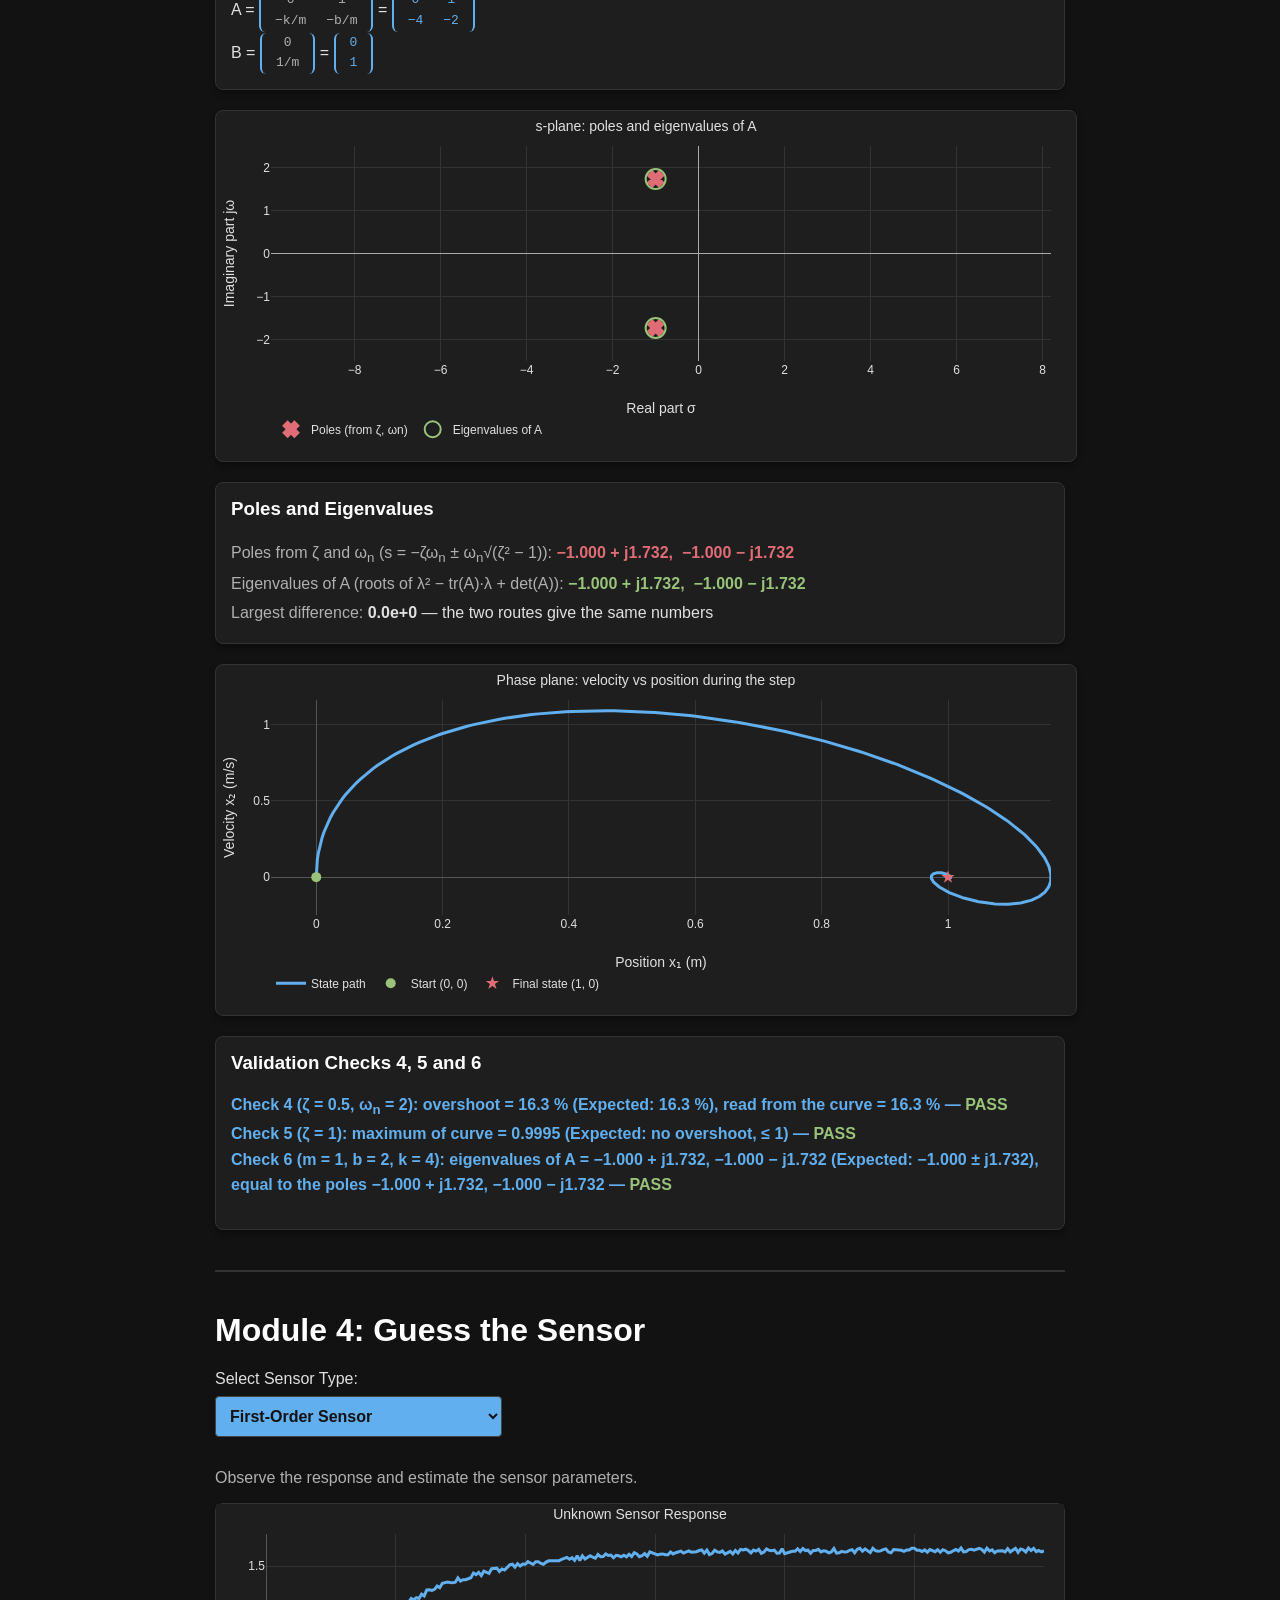
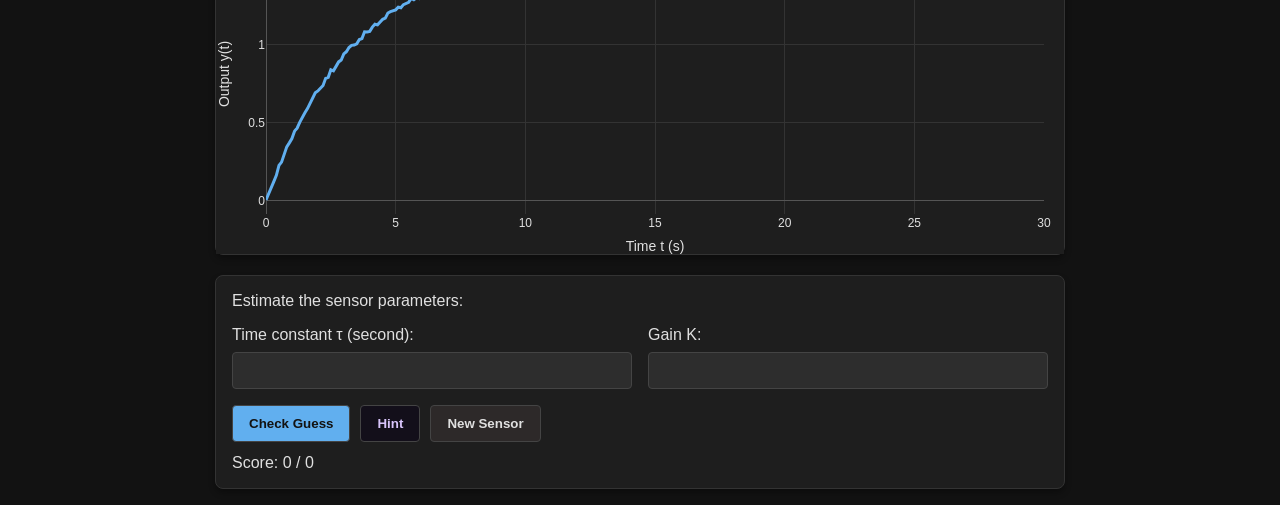
==== commit be72a904: "Merge branch 'main' into israa-P4" ====
--- a/index.html
+++ b/index.html
@@ -3834,6 +3834,685 @@
 })();
 </script>
  
+
+<!--P3: Digital PID--> 
+<template id="p3-layout">
+
+  <hr style="margin: 40px 0; border: 1px solid #333;">
+
+  <h1 id="p3-title">P3 — Digital PID</h1>
+
+  <p class="p1-secondary">
+    Explore how the sampling time affects
+    the performance of a digital PID controller.
+  </p>
+
+  <section class="p1-card">
+    <h2>Sampling Settings</h2>
+
+    <label class="p1-field" for="p3-ts">
+      Sampling Time (Ts):
+      <span class="p1-value" id="p3-ts-value">0.02</span> s
+
+      <input
+        id="p3-ts"
+        type="range"
+        min="0.01"
+        max="0.50"
+        step="0.01"
+        value="0.02">
+    </label>
+
+  </section>
+
+<!--P3: PID Gain Settings-->
+<section class="p1-card">
+
+  <h2>PID Controller Gains</h2>
+
+  <!--Proportional Gain-->
+  <label class="p1-field" for="p3-kp">
+    Proportional Gain (Kp):
+    <span class="p1-value" id="p3-kp-value">1.0</span>
+
+    <input
+      id="p3-kp"
+      type="range"
+      min="0"
+      max="20"
+      step="0.1"
+      value="1">
+  </label>
+
+  <br>
+
+  <!--Integral Gain-->
+  <label class="p1-field" for="p3-ki">
+    Integral Gain (Ki):
+    <span class="p1-value" id="p3-ki-value">0.0</span>
+
+    <input
+      id="p3-ki"
+      type="range"
+      min="0"
+      max="20"
+      step="0.1"
+      value="0">
+  </label>
+
+  <br>
+
+   <!--Derivative Gain-->
+  <label class="p1-field" for="p3-kd">
+    Derivative Gain (Kd):
+    <span class="p1-value" id="p3-kd-value">0.0</span>
+
+    <input
+      id="p3-kd"
+      type="range"
+      min="0"
+      max="20"
+      step="0.1"
+      value="0">
+  </label>
+
+</section>
+
+
+<section class="p1-card">
+
+  <h2>Anti-Windup Control</h2>
+
+  <label for="p3-anti-windup">
+    <input type="checkbox" id="p3-anti-windup">
+    Enable Anti-Windup
+  </label>
+
+  <p class="p1-secondary">
+    Prevents excessive integral accumulation
+    when the control signal reaches its limit.
+  </p>
+
+</section>
+
+
+<section class="p1-card">
+
+  <h2>Digital PID — Output vs. Setpoint</h2>
+
+  <p class="p1-secondary">
+    Observe how the system response changes
+    with the sampling time and PID gains.
+  </p>
+
+  <div
+    id="p3-response-plot"
+    class="p1-response-chart">
+  </div>
+
+</section>
+
+
+<section class="p1-card">
+
+  <h2>Digital PID — Stair-Step Control Signal</h2>
+
+  <p class="p1-secondary">
+    The control signal updates every Ts seconds
+    and stays constant between samples.
+  </p>
+
+  <div
+    id="p3-control-plot"
+    class="p1-response-chart">
+  </div>
+
+</section>
+
+<section class="p1-card">
+
+  <h2>Arduino Digital PID Code</h2>
+
+  <p class="p1-secondary">
+    Arduino code generated automatically using
+    the selected PID gains, sampling time,
+    and Anti-Windup setting.
+  </p>
+
+  <textarea
+    id="p3-arduino-code"
+    readonly
+    rows="22"
+    style="width:100%; box-sizing:border-box;
+    background:#161616; color:#e0e0e0;
+    border:1px solid #444; border-radius:8px;
+    padding:15px; font-family:monospace;
+    font-size:13px; line-height:1.5;">
+  </textarea>
+
+  <button
+    id="p3-copy-code"
+    class="p1-action-button"
+    type="button">
+    Copy Arduino Code
+  </button>
+
+  <p id="p3-copy-status" class="p1-secondary"></p>
+
+</section>
+
+<section class="p1-card">
+
+  <h2>Predict, then Check</h2>
+
+  <p class="p1-secondary">
+    With Kp = 9, Ki = 0 and Kd = 0,
+    what happens to oscillations when Ts
+    increases from 0.02 s to 0.30 s?
+  </p>
+
+  <label class="p1-field" for="p3-prediction">
+    Your Prediction:
+
+    <select id="p3-prediction" class="p1-prediction">
+      <option value="">Choose your prediction</option>
+      <option value="increase">Oscillations increase</option>
+      <option value="decrease">Oscillations decrease</option>
+      <option value="same">Almost no change</option>
+    </select>
+  </label>
+
+  <button
+    id="p3-check-prediction"
+    class="p1-action-button"
+    type="button">
+    Check with Simulation
+  </button>
+
+  <p id="p3-prediction-feedback" class="p1-feedback">
+    Choose a prediction before checking.
+  </p>
+
+</section>
+
+</template>
+
+<script>
+(() => {
+
+  // Add P3 to Homework 2
+  const p3Layout = document.getElementById('p3-layout');
+  const container = document.getElementById('homework-two-intro');
+
+  container.appendChild(p3Layout.content.cloneNode(true));
+
+  // Sampling Time controls
+  const tsSlider = document.getElementById('p3-ts');
+  const tsValue = document.getElementById('p3-ts-value');
+
+  // Update the displayed value
+  tsSlider.addEventListener('input', () => {
+    tsValue.textContent = Number(tsSlider.value).toFixed(2);
+  });
+
+
+// P3: PID Gain Controls
+const gainSliders = ['p3-kp', 'p3-ki', 'p3-kd'];
+
+gainSliders.forEach(id => {
+
+  const slider = document.getElementById(id);
+  const valueDisplay = document.getElementById(id + '-value');
+
+  slider.addEventListener('input', () => {
+    valueDisplay.textContent = Number(slider.value).toFixed(1);
+  });
+
+});
+
+  
+// P3: Digital PID calculation with Anti-Windup
+function calculateDigitalPID(
+  error, previousError, errorSum,
+  Ts, Kp, Ki, Kd,
+  antiWindup = false,
+  controlLimit = Infinity
+) {
+
+  // Proportional term
+  const P = Kp * error;
+
+  // Derivative term
+  const D = Kd * (error - previousError) / Ts;
+
+  // Calculate the proposed integral accumulation
+  let newErrorSum = errorSum + error;
+
+  // Calculate the proposed control signal
+  const candidateI = Ki * Ts * newErrorSum;
+  const candidateU = P + candidateI + D;
+
+  // Stop integration if saturation would become worse
+  if (antiWindup && Ki > 0) {
+
+    if (
+      (candidateU > controlLimit && error > 0) ||
+      (candidateU < -controlLimit && error < 0)
+    ) {
+      newErrorSum = errorSum;
+    }
+
+  }
+
+  // Final integral term
+  const I = Ki * Ts * newErrorSum;
+
+  // Total PID output
+  const u = P + I + D;
+
+  return {
+    control: u,
+    newErrorSum: newErrorSum,
+    P: P,
+    I: I,
+    D: D
+  };
+}
+
+
+// P3: Digital PID closed-loop simulation
+function simulateP3(Ts, Kp, Ki, Kd, antiWindup = false) {
+
+  // First-order plant parameters
+  const K = 1;
+  const tau = 1;
+  const setpoint = 1;
+
+  // Simulation settings
+  const duration = 8;
+  const controlLimit = 10;
+  const subSteps = 10;
+
+  // Data arrays
+  const time = [0];
+  const output = [0];
+  const reference = [setpoint];
+  const control = [0];
+
+  const sampleTimes = [];
+  const sampleControl = [];
+
+
+  // Initial conditions
+  let y = 0;
+  let previousError = 0;
+  let errorSum = 0;
+
+  // Run the digital controller every Ts seconds
+  for (let t = 0; t < duration - 1e-9; t += Ts) {
+
+    // Calculate current error
+    const error = setpoint - y;
+
+    // Calculate PID control signal
+    
+// Calculate PID with Anti-Windup setting
+   const pid = calculateDigitalPID(
+    error,
+    previousError,
+    errorSum,
+    Ts,
+    Kp,
+    Ki,
+    Kd,
+    antiWindup,
+    controlLimit
+);
+
+
+    // Update controller memory
+    previousError = error;
+    errorSum = pid.newErrorSum;
+
+    // Apply actuator limits
+    const u = Math.max(
+      -controlLimit,
+      Math.min(controlLimit, pid.control)
+    );
+
+    sampleTimes.push(t);
+    sampleControl.push(u);
+
+    // Keep control constant until next sample
+    control[control.length - 1] = u;
+
+    // Divide the sampling interval into smaller RK4 steps
+    const interval = Math.min(Ts, duration - t);
+    const dt = interval / subSteps;
+
+    // Plant dynamics: tau * dy/dt + y = K*u
+    const f = (state) => (K * u - state) / tau;
+
+    for (let j = 0; j < subSteps; j++) {
+
+      // RK4 numerical integration
+      const k1 = f(y);
+      const k2 = f(y + dt * k1 / 2);
+      const k3 = f(y + dt * k2 / 2);
+      const k4 = f(y + dt * k3);
+
+      y += dt * (k1 + 2*k2 + 2*k3 + k4) / 6;
+
+      // Save simulation results
+      time.push(t + (j + 1) * dt);
+      output.push(y);
+      reference.push(setpoint);
+      control.push(u);
+    }
+  }
+
+  
+      sampleTimes.push(duration);
+      sampleControl.push(sampleControl[sampleControl.length - 1]);
+
+return {
+  time,
+  output,
+  reference,
+  control,
+  sampleTimes,
+  sampleControl
+};
+
+}
+
+
+// P3: Update simulation and output graph
+function updateP3() {
+
+  // Read current values from the website
+  const Ts = Number(document.getElementById('p3-ts').value);
+  const Kp = Number(document.getElementById('p3-kp').value);
+  const Ki = Number(document.getElementById('p3-ki').value);
+  const Kd = Number(document.getElementById('p3-kd').value);
+
+  // Read Anti-Windup state
+  const antiWindup =
+   document.getElementById('p3-anti-windup').checked;
+  // Run simulation using slider values
+  const result = simulateP3(Ts, Kp, Ki, Kd, antiWindup);
+
+  // Draw output and setpoint
+  Plotly.react('p3-response-plot', [
+    {
+      x: result.time,
+      y: result.output,
+      mode: 'lines',
+      name: 'System Output',
+      line: { color: '#61afef', width: 3 }
+    },
+    {
+      x: result.time,
+      y: result.reference,
+      mode: 'lines',
+      name: 'Setpoint',
+      line: { color: '#98c379', width: 2, dash: 'dash' }
+    }
+  ], {
+    paper_bgcolor: '#1e1e1e',
+    plot_bgcolor: '#1e1e1e',
+    font: { color: '#e0e0e0' },
+    xaxis: { title: 'Time (s)', gridcolor: '#333' },
+    yaxis: { title: 'Output', gridcolor: '#333' },
+    margin: { t: 20, r: 20, b: 80, l: 60 },
+    legend: { orientation: 'h', y: -0.3 },
+    autosize: true
+  }, {
+    responsive: true,
+    displayModeBar: false
+  });
+  
+Plotly.react('p3-control-plot', [
+  {
+    x: result.sampleTimes,
+    y: result.sampleControl,
+    mode: 'lines',
+    name: 'Digital Control u[k]',
+    line: {
+      color: '#61afef',
+      width: 3,
+      shape: 'hv'
+    }
+  },
+  {
+    x: [0, 8],
+    y: [10, 10],
+    mode: 'lines',
+    name: 'Upper Limit (+10)',
+    line: {
+      color: '#e5c07b',
+      width: 2,
+      dash: 'dash'
+    }
+  },
+  {
+    x: [0, 8],
+    y: [-10, -10],
+    mode: 'lines',
+    name: 'Lower Limit (-10)',
+    line: {
+      color: '#e06c75',
+      width: 2,
+      dash: 'dash'
+    }
+  }
+], {
+  paper_bgcolor: '#1e1e1e',
+  plot_bgcolor: '#1e1e1e',
+  font: { color: '#e0e0e0' },
+  xaxis: { title: 'Time (s)', gridcolor: '#333' },
+  yaxis: { title: 'Control Signal u[k]', gridcolor: '#333' },
+  margin: { t: 20, r: 20, b: 80, l: 65 },
+  legend: { orientation: 'h', y: -0.3 },
+  autosize: true
+}, {
+  responsive: true,
+  displayModeBar: false
+});
+
+updateP3ArduinoCode();
+}
+
+function updateP3ArduinoCode() {
+
+  const Ts = Number(document.getElementById('p3-ts').value);
+  const Kp = Number(document.getElementById('p3-kp').value);
+  const Ki = Number(document.getElementById('p3-ki').value);
+  const Kd = Number(document.getElementById('p3-kd').value);
+
+  const antiWindup =
+    document.getElementById('p3-anti-windup').checked;
+
+  const sampleMs = Math.round(Ts * 1000);
+
+  const code = `#include <math.h>
+
+const int SENSOR_PIN = A0;
+const int PWM_FORWARD = 9;
+const int PWM_REVERSE = 10;
+
+const float Kp = ${Kp.toFixed(2)}f;
+const float Ki = ${Ki.toFixed(2)}f;
+const float Kd = ${Kd.toFixed(2)}f;
+
+const unsigned long SAMPLE_MS = ${sampleMs}UL;
+const float Ts = SAMPLE_MS / 1000.0f;
+
+const float SETPOINT = 1.0f;
+const float CONTROL_LIMIT = 10.0f;
+const bool ANTI_WINDUP = ${antiWindup};
+
+float previousError = 0.0f;
+float errorSum = 0.0f;
+unsigned long lastSample = 0;
+
+float readPlant() {
+  return analogRead(SENSOR_PIN) / 1023.0f;
+}
+
+void applyControl(float u) {
+  int pwm = constrain(
+    (int)(fabsf(u) * 255.0f / CONTROL_LIMIT + 0.5f),
+    0, 255
+  );
+
+  if (u >= 0) {
+    analogWrite(PWM_REVERSE, 0);
+    analogWrite(PWM_FORWARD, pwm);
+  } else {
+    analogWrite(PWM_FORWARD, 0);
+    analogWrite(PWM_REVERSE, pwm);
+  }
+}
+
+void setup() {
+  pinMode(SENSOR_PIN, INPUT);
+  pinMode(PWM_FORWARD, OUTPUT);
+  pinMode(PWM_REVERSE, OUTPUT);
+
+  lastSample = millis();
+}
+
+void loop() {
+  unsigned long now = millis();
+
+  if ((unsigned long)(now - lastSample) < SAMPLE_MS) {
+    return;
+  }
+
+  lastSample = now;
+
+  float measuredOutput = readPlant();
+  float error = SETPOINT - measuredOutput;
+
+  float P = Kp * error;
+  float D = Kd * (error - previousError) / Ts;
+
+  float newErrorSum = errorSum + error;
+  float candidateU = P + Ki * Ts * newErrorSum + D;
+
+  if (ANTI_WINDUP && Ki > 0) {
+    if ((candidateU > CONTROL_LIMIT && error > 0) ||
+        (candidateU < -CONTROL_LIMIT && error < 0)) {
+      newErrorSum = errorSum;
+    }
+  }
+
+  float I = Ki * Ts * newErrorSum;
+  float u = P + I + D;
+
+  u = constrain(u, -CONTROL_LIMIT, CONTROL_LIMIT);
+
+  applyControl(u);
+
+  errorSum = newErrorSum;
+  previousError = error;
+}
+`;
+
+  document.getElementById('p3-arduino-code').value = code;
+}
+
+function checkP3Prediction() {
+
+  const prediction =
+    document.getElementById('p3-prediction').value;
+
+  const feedback =
+    document.getElementById('p3-prediction-feedback');
+
+  if (!prediction) {
+    feedback.textContent = 'Please choose a prediction first.';
+    feedback.removeAttribute('data-result');
+    return;
+  }
+
+  // Compare two sampling times using the same controller
+  const smallTs = simulateP3(0.02, 9, 0, 0, false);
+  const largeTs = simulateP3(0.30, 9, 0, 0, false);
+
+  // Measure oscillation range during the last 3 seconds
+  function oscillationRange(result) {
+    const values = result.output.filter(
+      (_, i) => result.time[i] >= 5
+    );
+
+    return Math.max(...values) - Math.min(...values);
+  }
+
+  const rangeSmall = oscillationRange(smallTs);
+  const rangeLarge = oscillationRange(largeTs);
+  const difference = rangeLarge - rangeSmall;
+
+  const actual = difference > 0.1
+    ? 'increase'
+    : difference < -0.1
+      ? 'decrease'
+      : 'same';
+
+  const correct = prediction === actual;
+
+  feedback.dataset.result = correct ? 'correct' : 'incorrect';
+  feedback.textContent =
+    (correct ? 'Correct prediction! ' : 'Incorrect prediction. ') +
+    'Oscillation range at Ts = 0.02 s: ' +
+    rangeSmall.toFixed(3) +
+    '. At Ts = 0.30 s: ' +
+    rangeLarge.toFixed(3) +
+    '. Increasing Ts ' +
+    (actual === 'increase'
+      ? 'increases oscillations.'
+      : actual === 'decrease'
+        ? 'decreases oscillations.'
+        : 'causes almost no change.');
+
+}
+
+// Update graph whenever a slider changes
+['p3-ts', 'p3-kp', 'p3-ki', 'p3-kd'].forEach(id => {
+  document.getElementById(id).addEventListener('input', updateP3);
+});
+
+// Draw graph when Homework 2 is opened
+document.getElementById('open-homework-2').addEventListener('click', updateP3);
+// Update simulation when Anti-Windup changes
+document.getElementById('p3-anti-windup').addEventListener('change', updateP3);
+
+document.getElementById('p3-copy-code').addEventListener('click', async () => {
+    const codeField = document.getElementById('p3-arduino-code');
+    const status = document.getElementById('p3-copy-status');
+
+    try {
+      await navigator.clipboard.writeText(codeField.value);
+      status.textContent = 'Arduino code copied successfully!';
+    } catch {
+      codeField.focus();
+      codeField.select();
+
+      if (document.execCommand('copy')) {
+        status.textContent = 'Arduino code copied successfully!';
+      } else {
+        status.textContent = 'Press Ctrl+C to copy the selected code.';
+      }
+    }
+  });
+
+document.getElementById('p3-check-prediction')
+  .addEventListener('click', checkP3Prediction);
+
+})();
+</script>
+
 </body>
 
 </html>
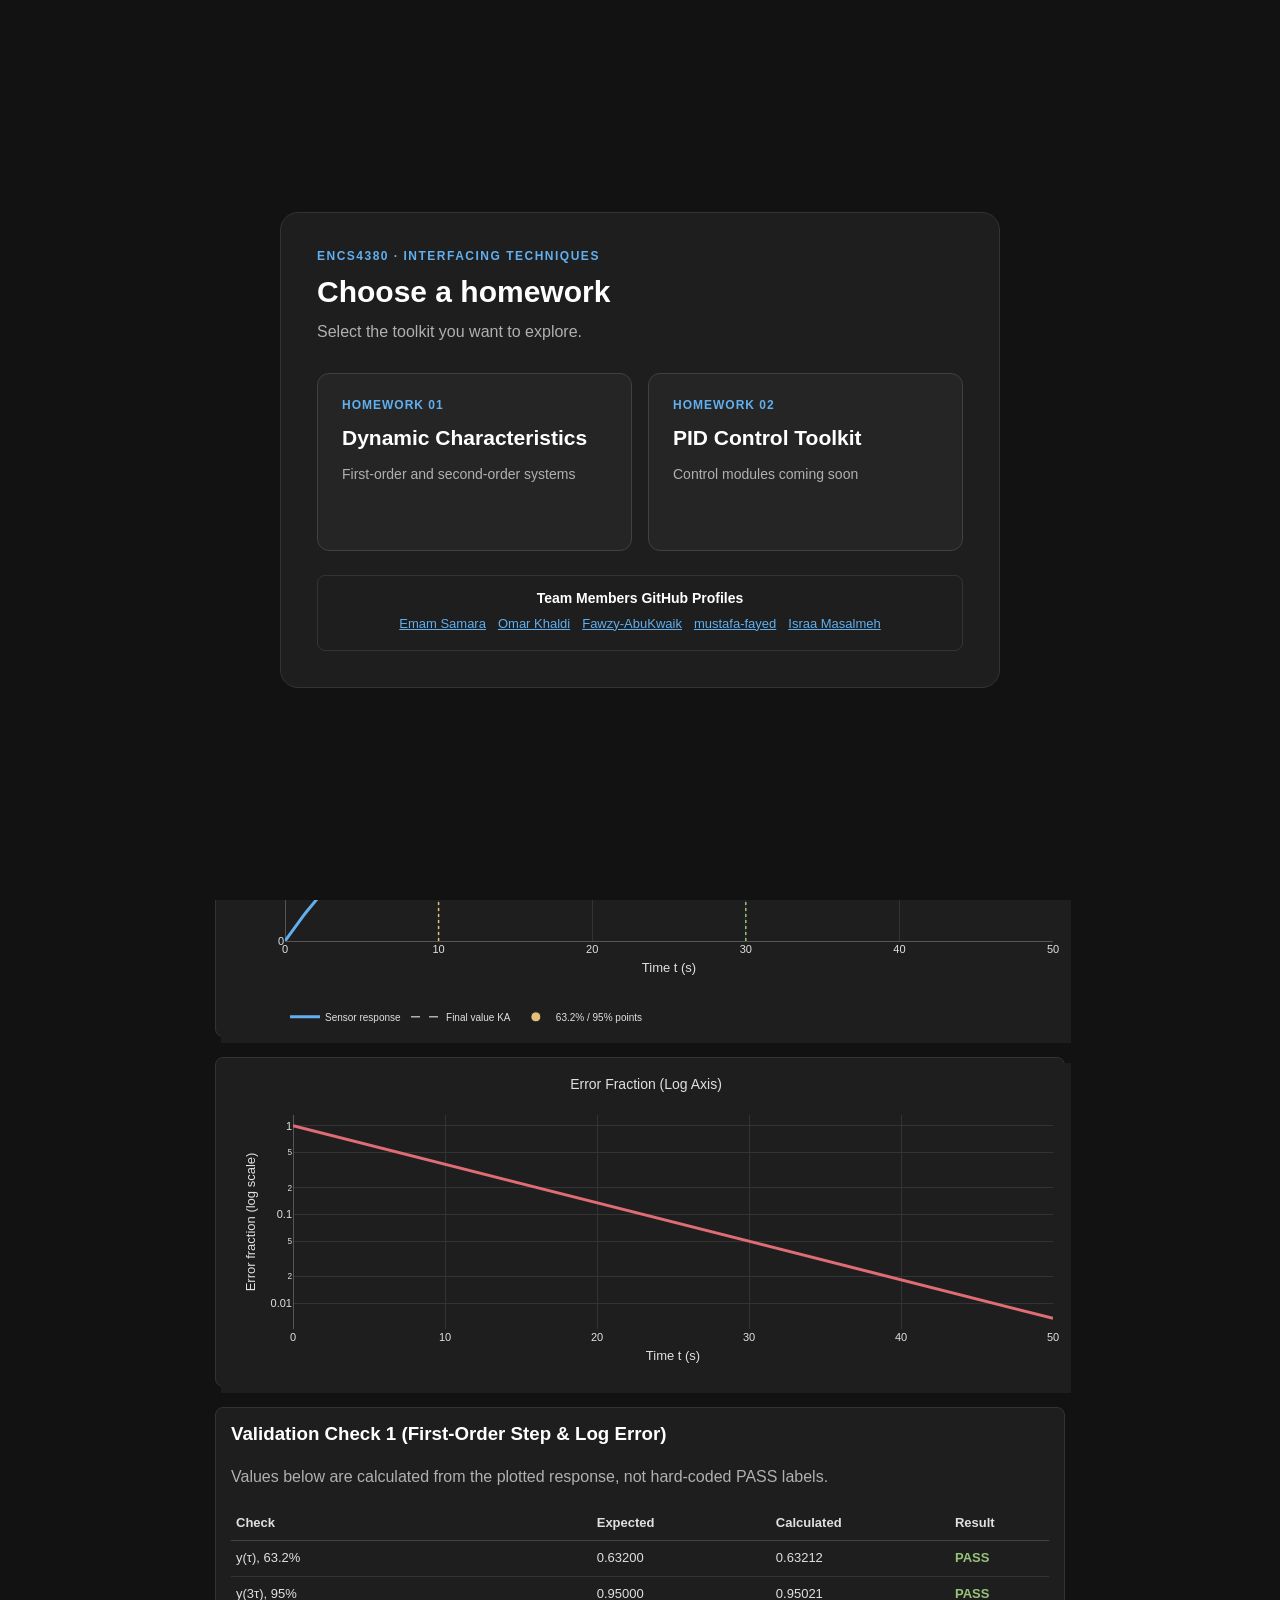
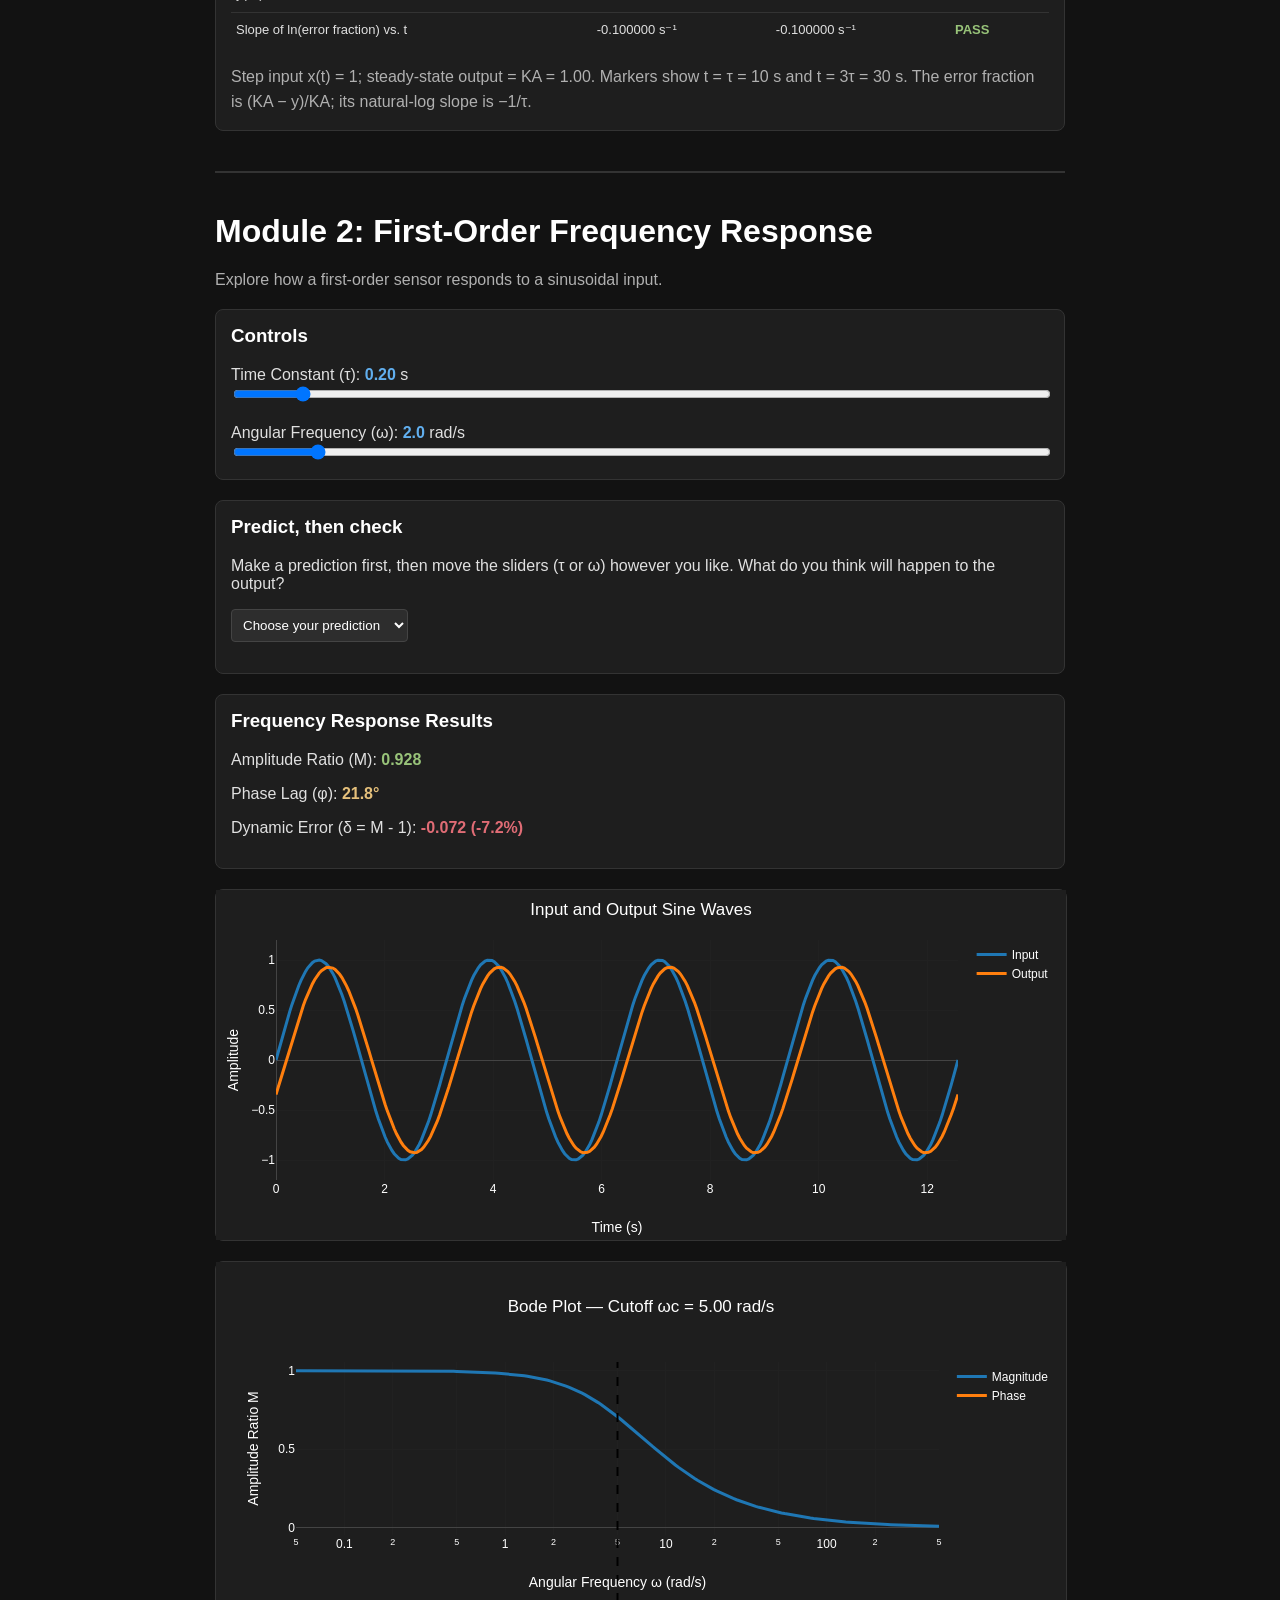
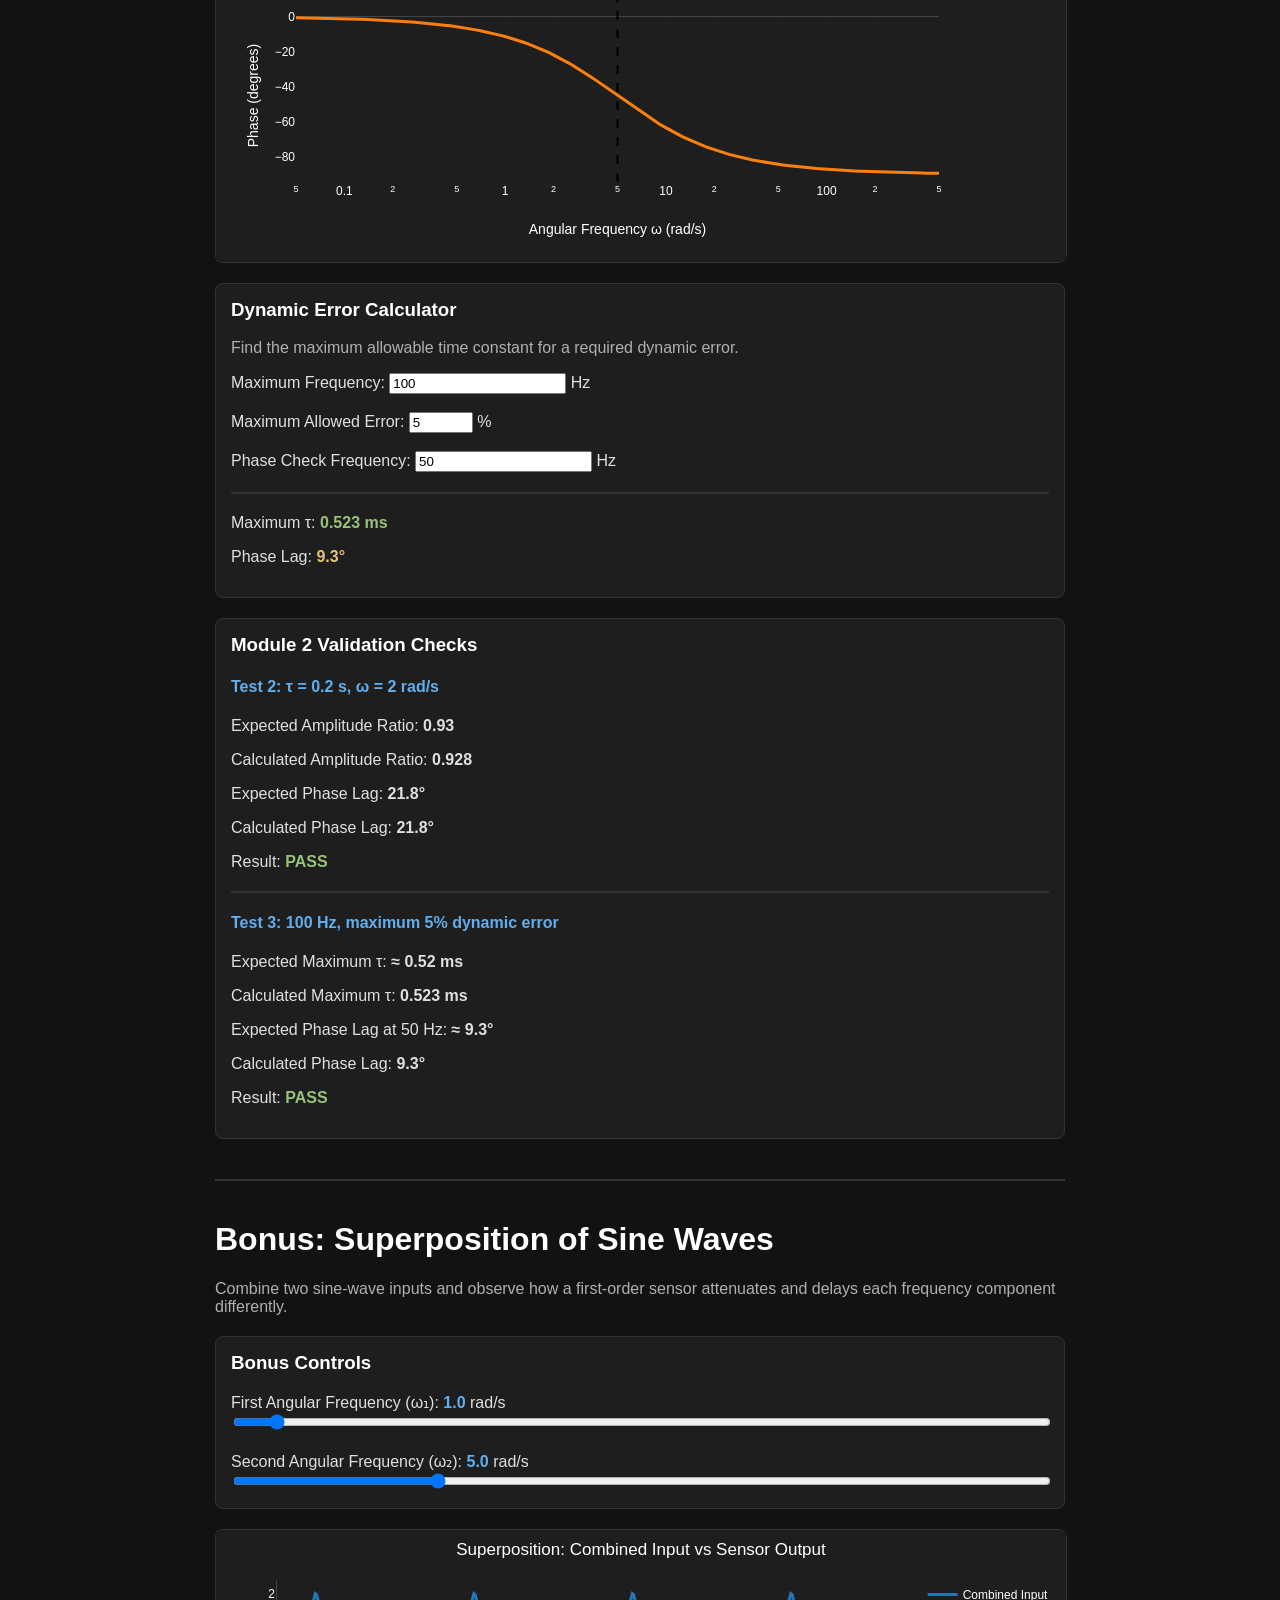
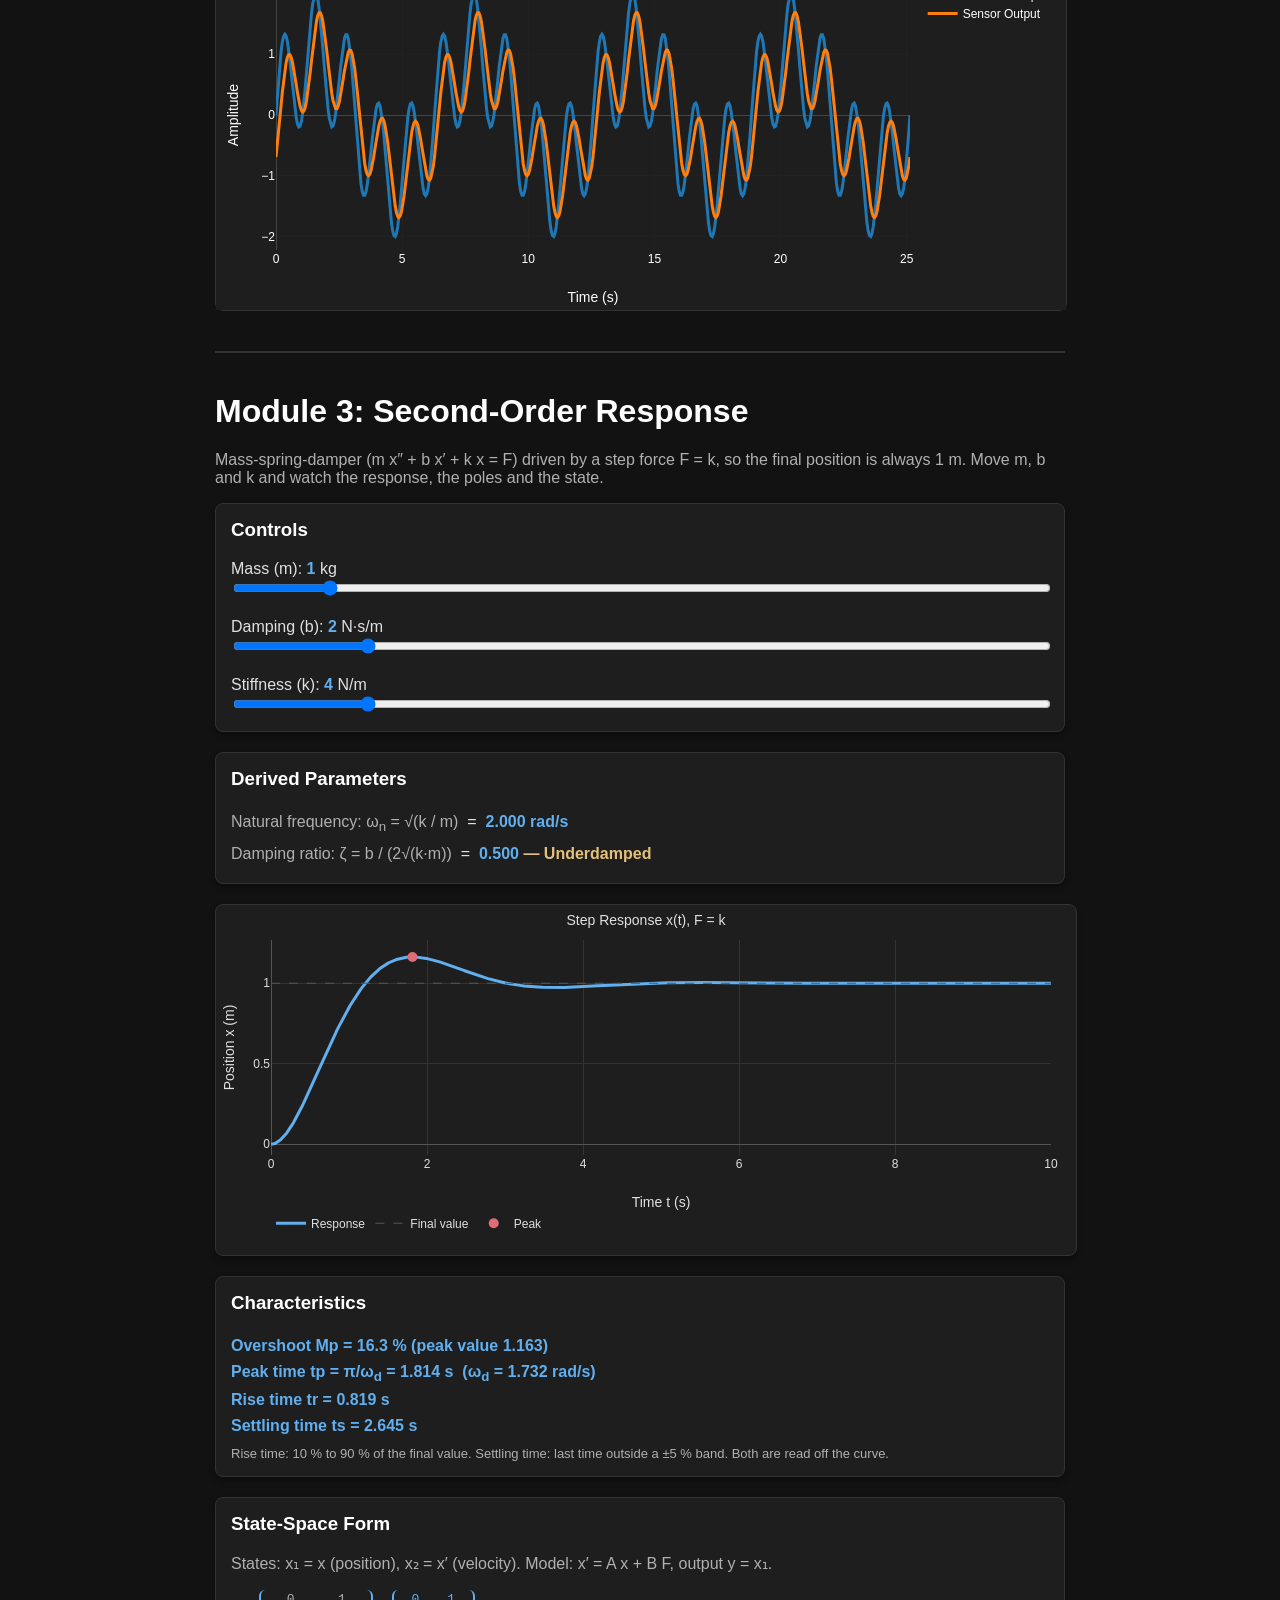
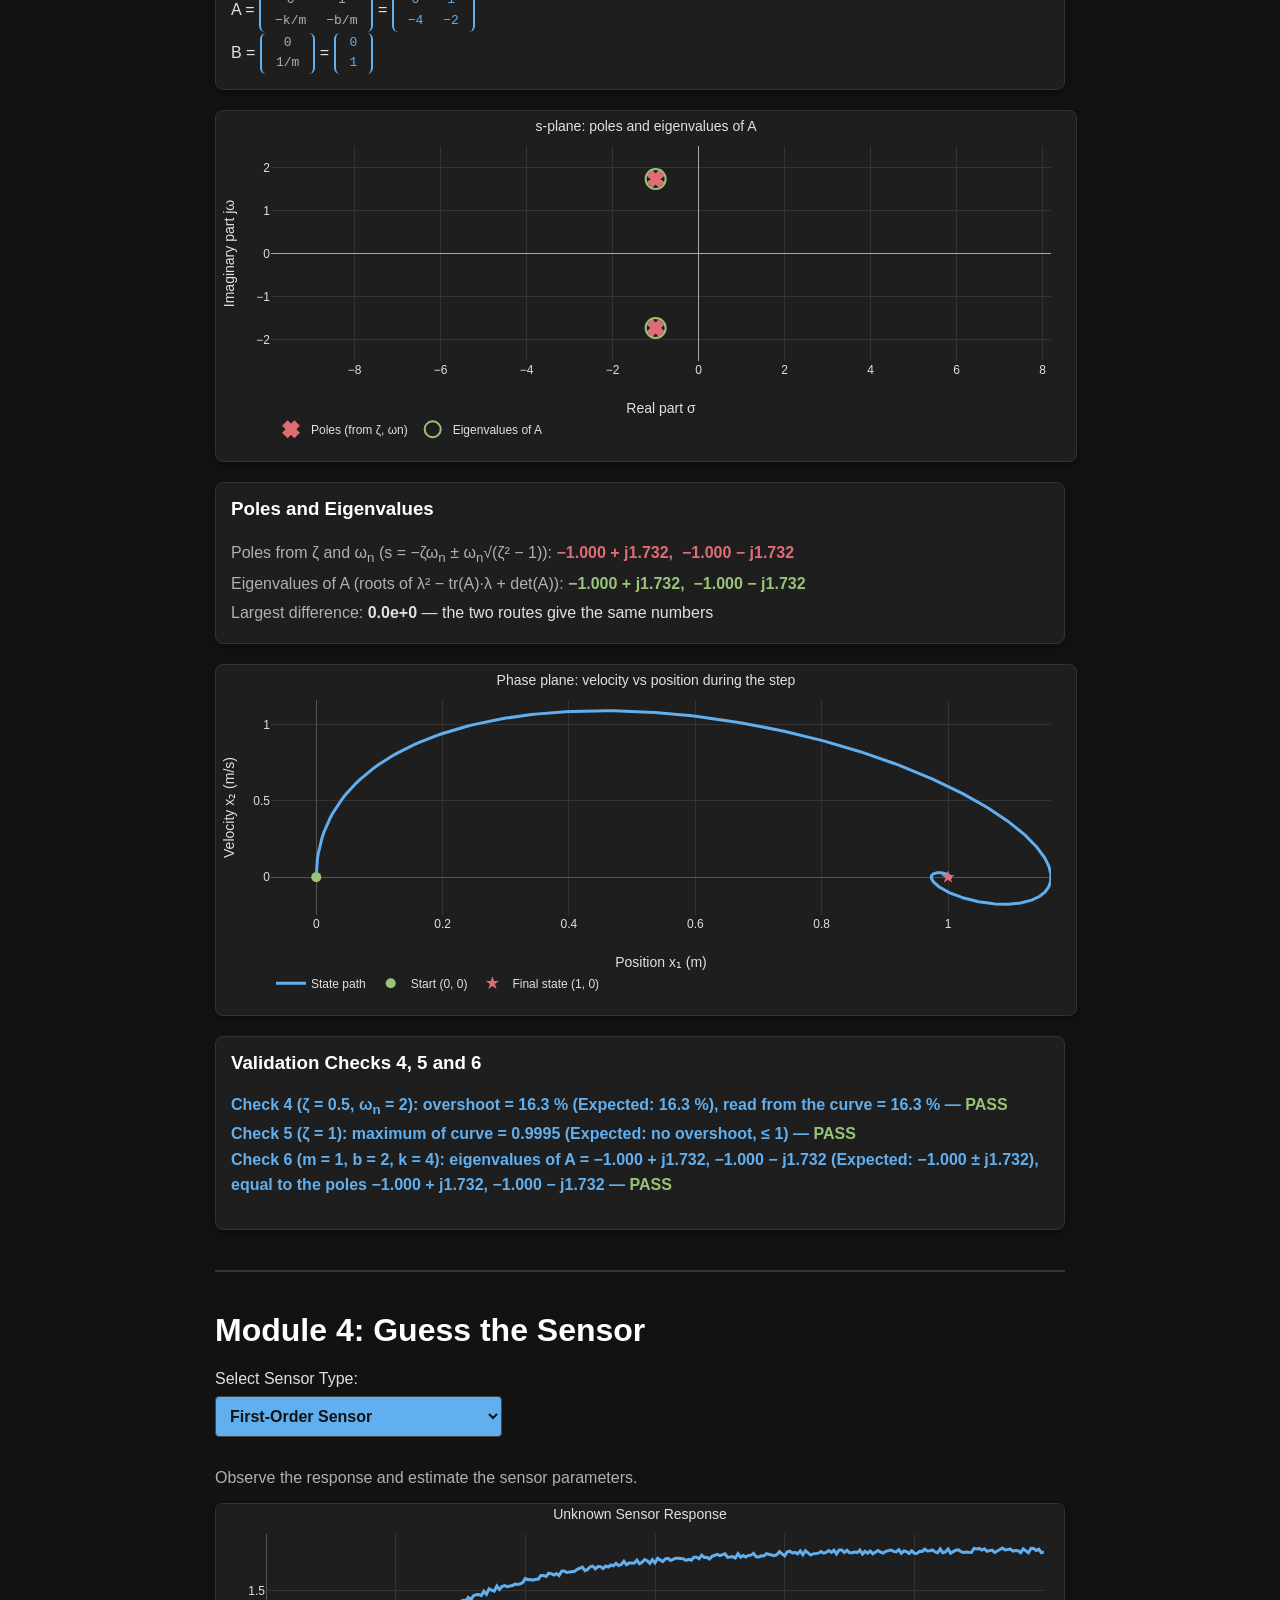
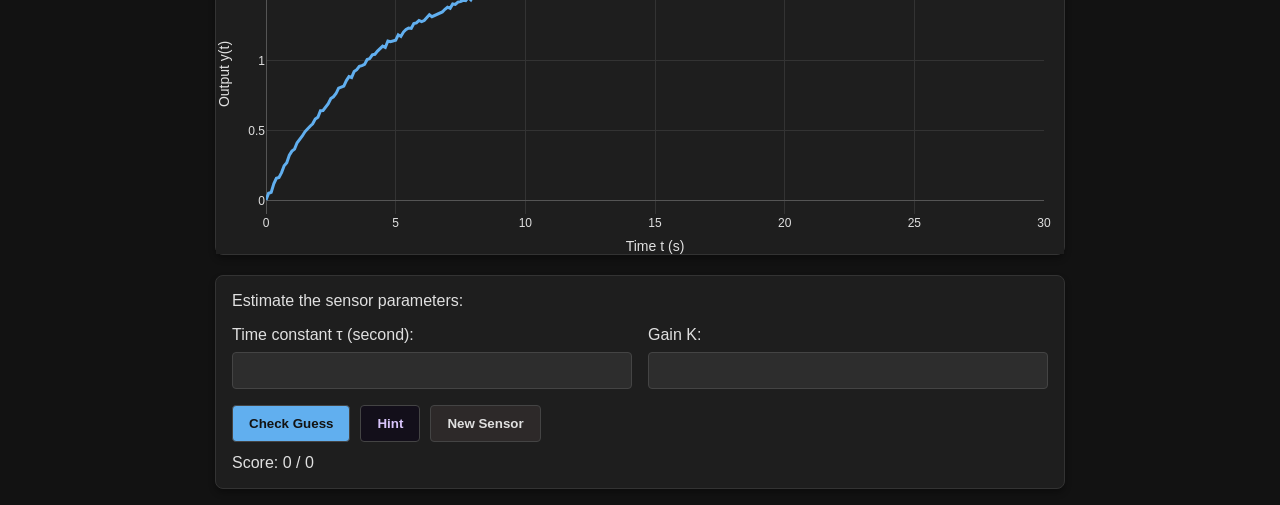
==== commit 0f21be38: "Fix P3 and P4 display order" ====
--- a/index.html
+++ b/index.html
@@ -4044,7 +4044,21 @@
   const p3Layout = document.getElementById('p3-layout');
   const container = document.getElementById('homework-two-intro');
 
+const p4Section = document.getElementById('p4-page-title');
+
+if (p4Section) {
+  p4Section.previousElementSibling
+    ? container.insertBefore(
+        p3Layout.content.cloneNode(true),
+        p4Section.previousElementSibling
+      )
+    : container.insertBefore(
+        p3Layout.content.cloneNode(true),
+        p4Section
+      );
+} else {
   container.appendChild(p3Layout.content.cloneNode(true));
+}
 
   // Sampling Time controls
   const tsSlider = document.getElementById('p3-ts');
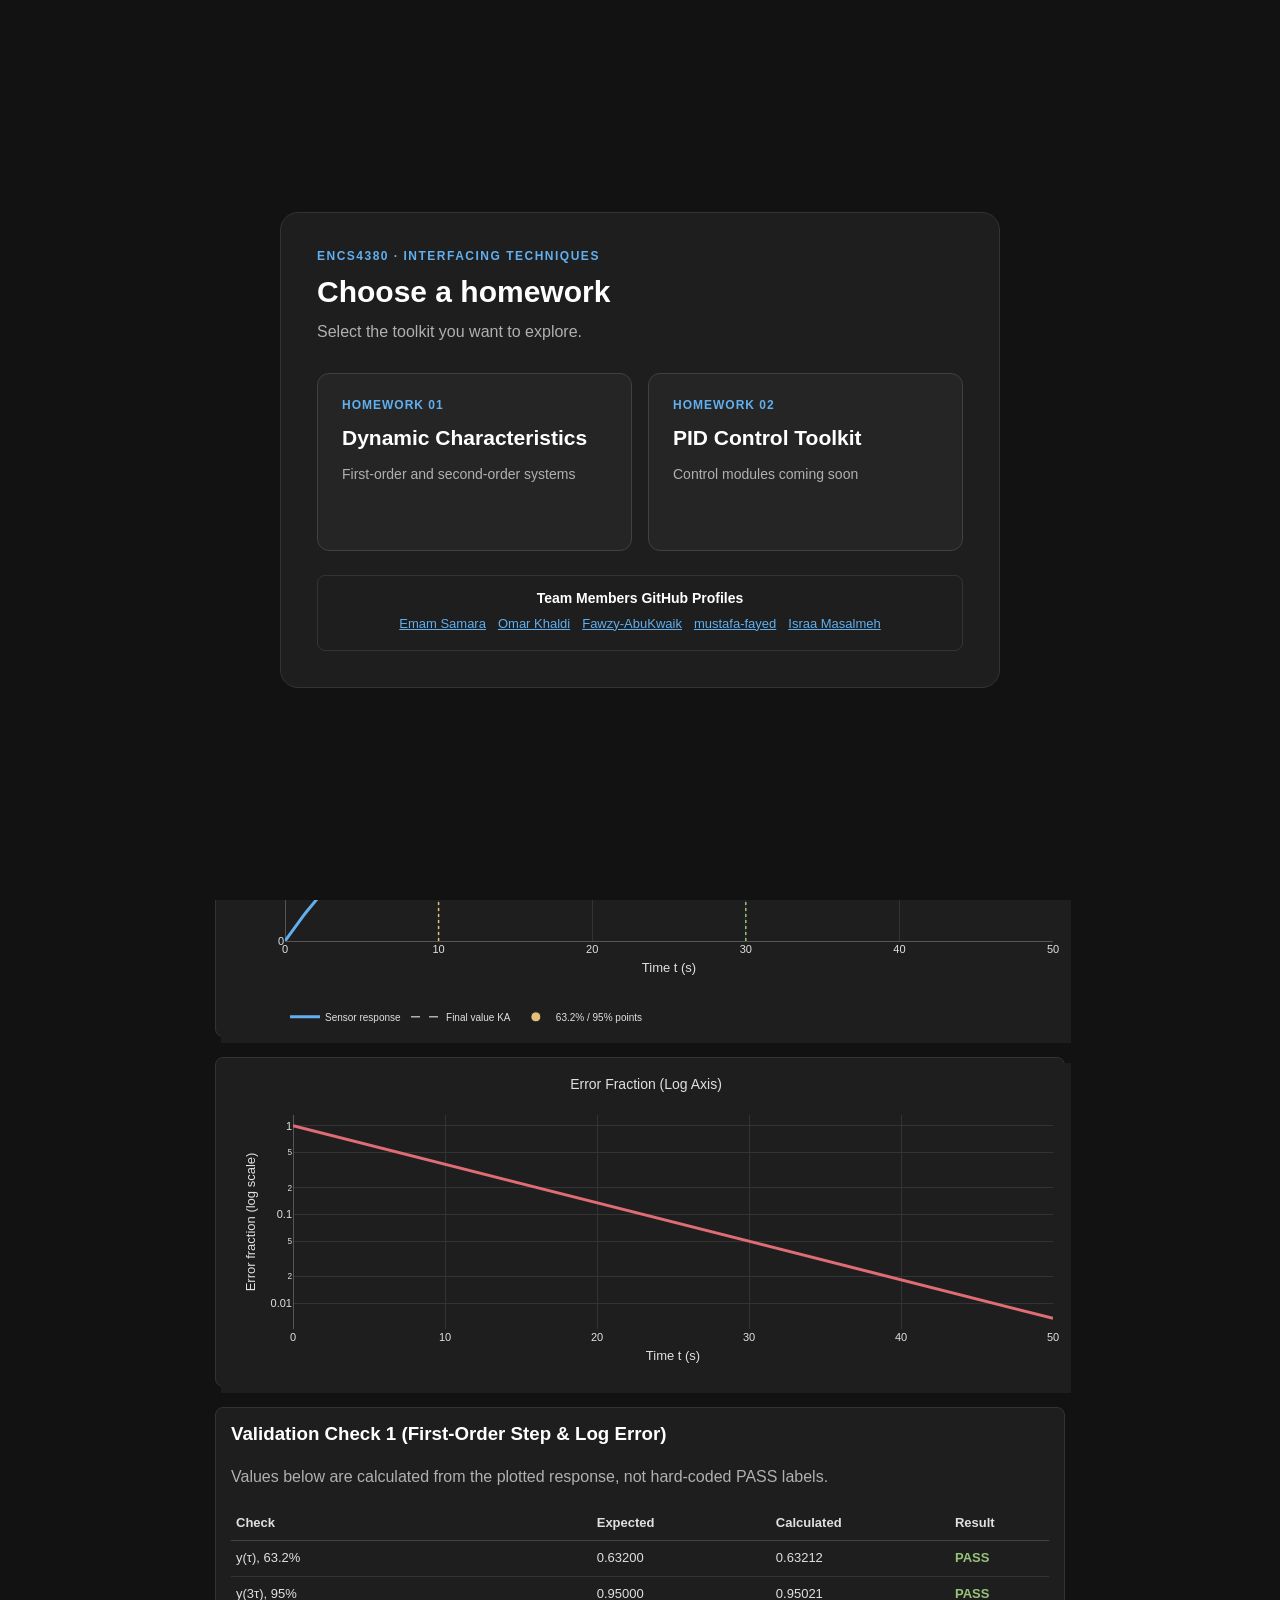
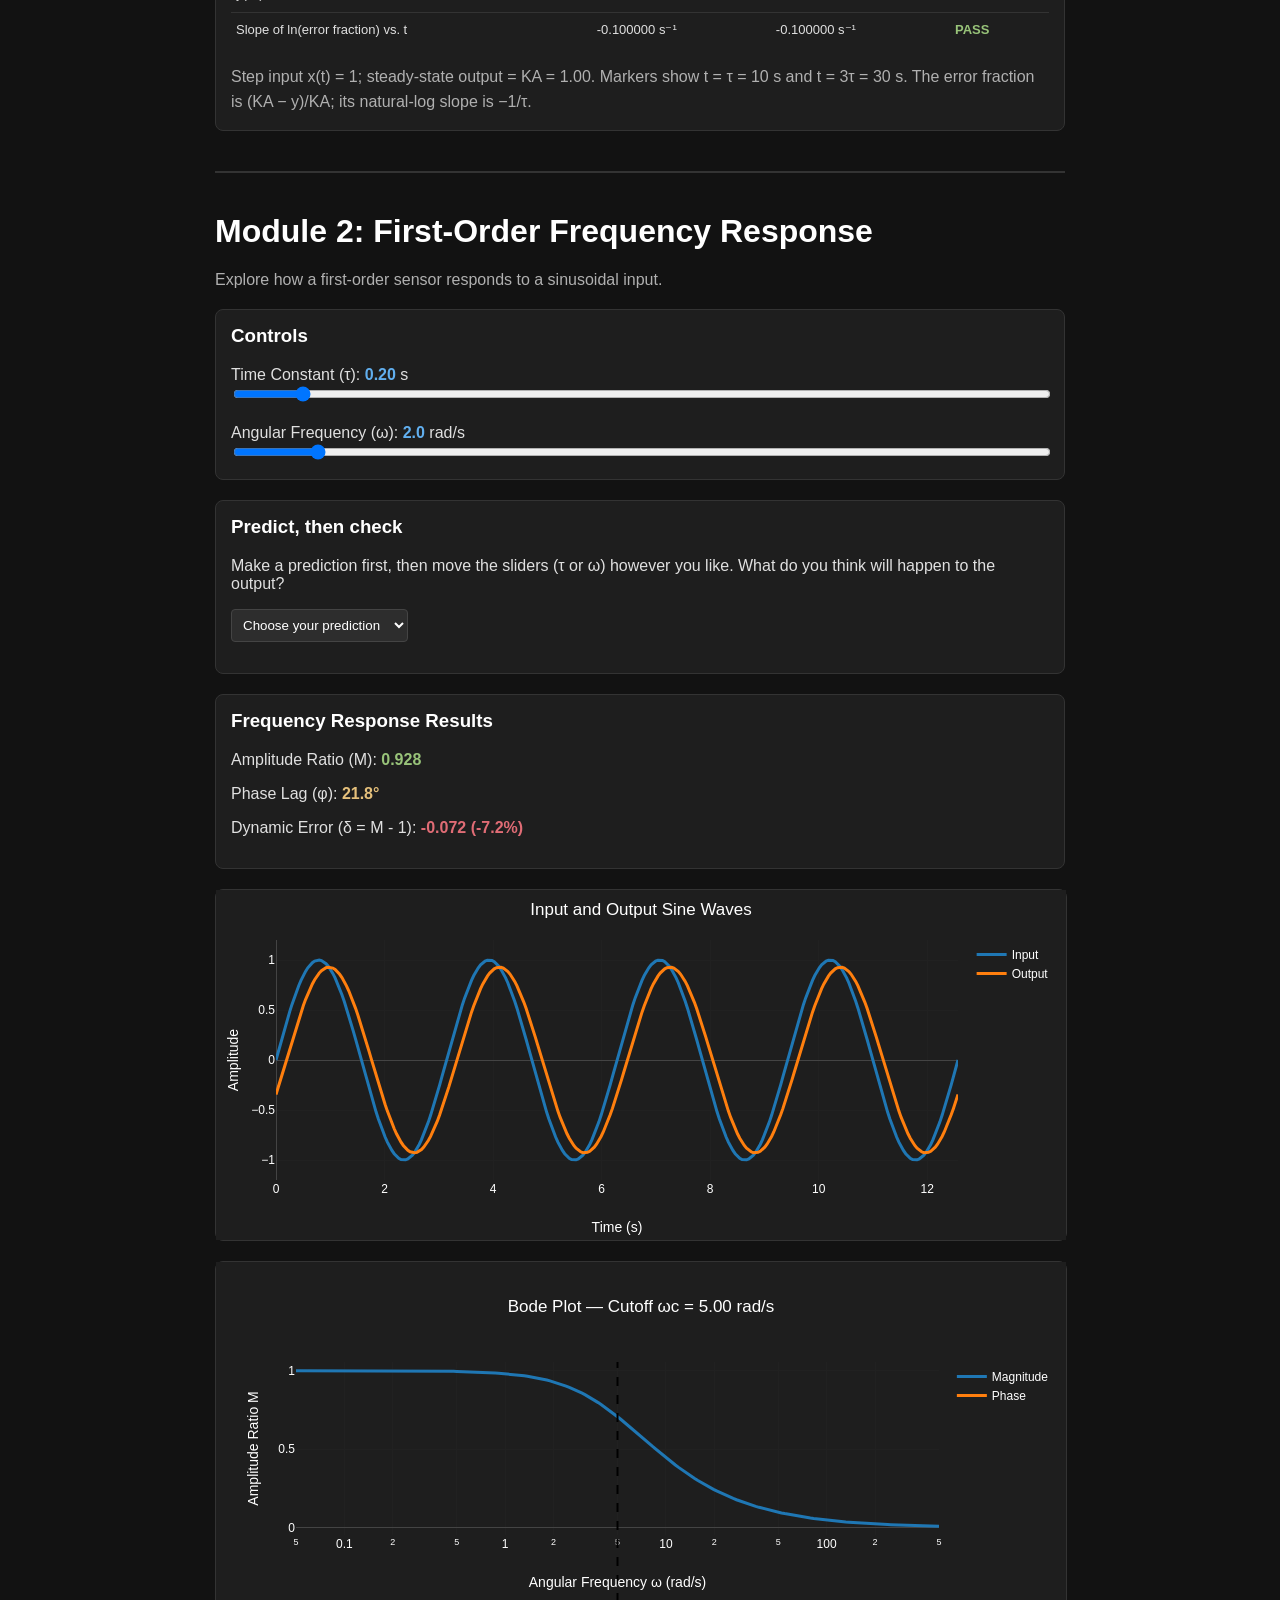
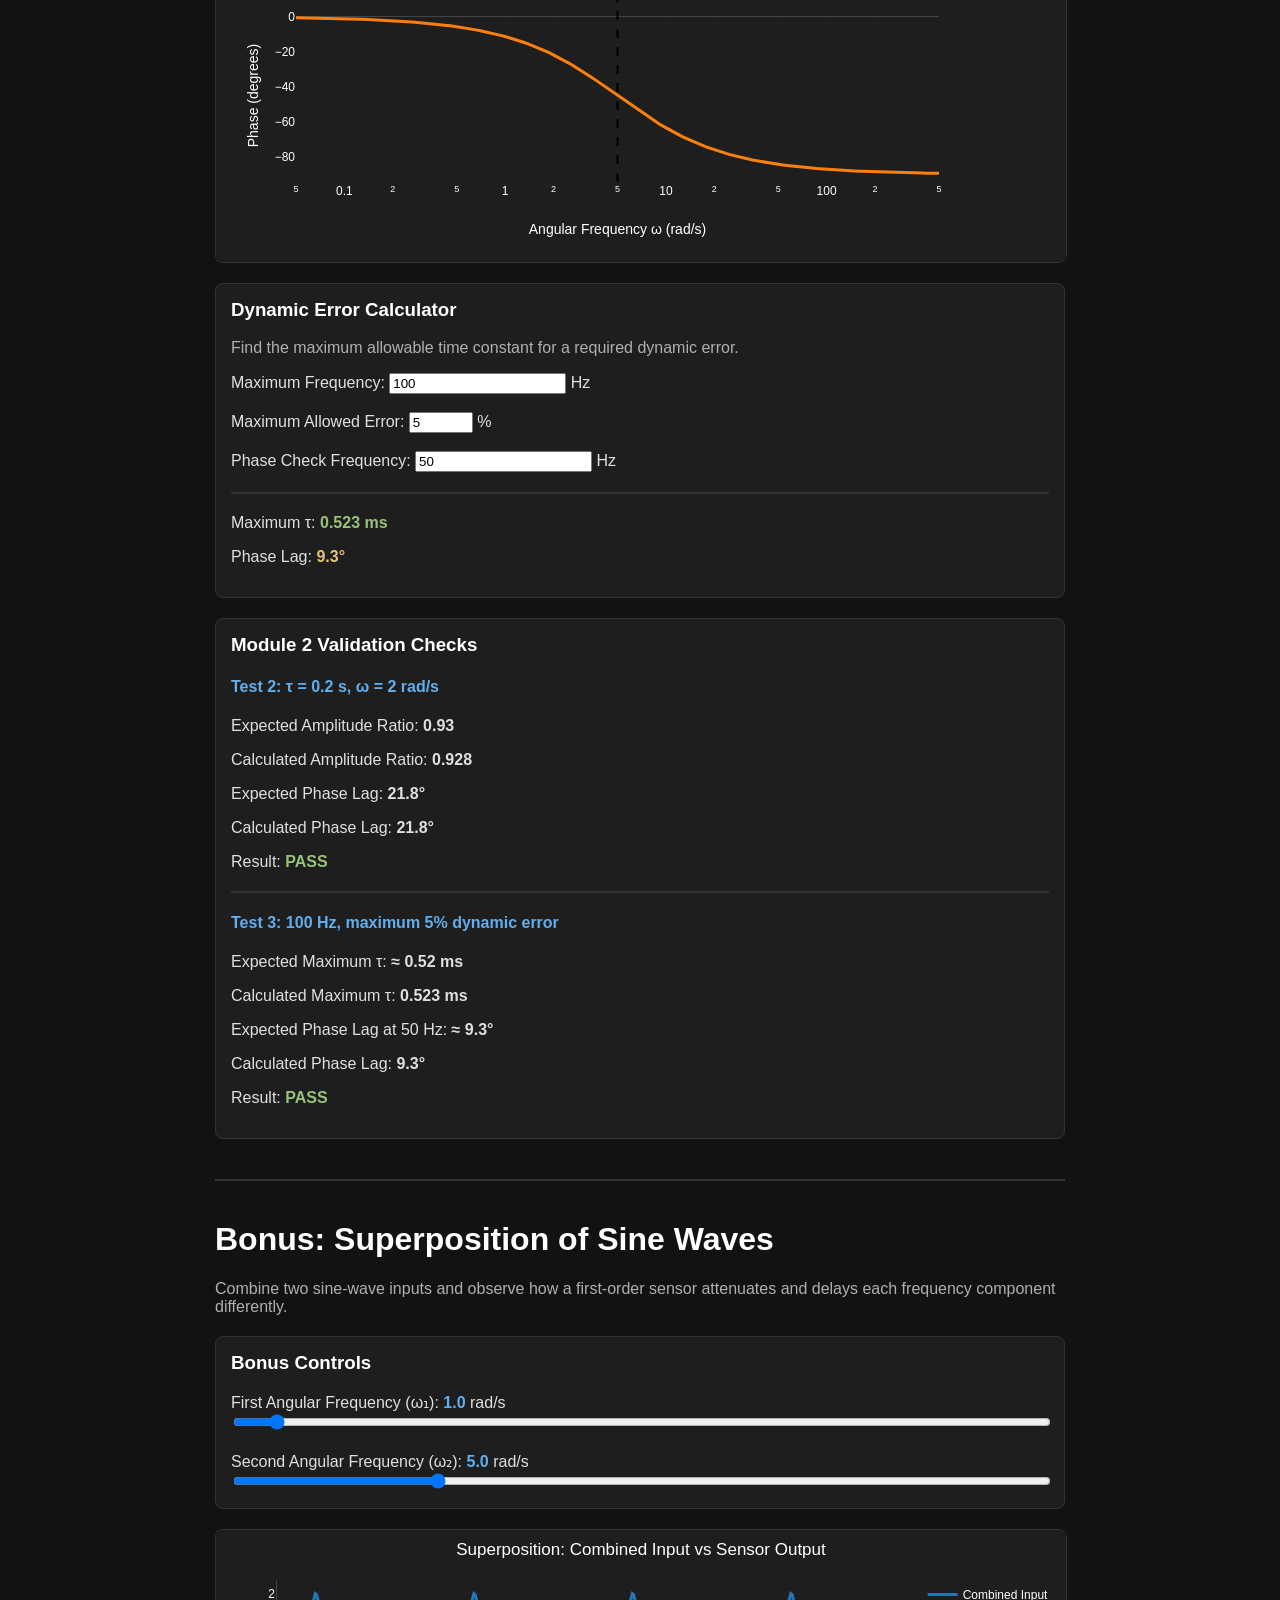
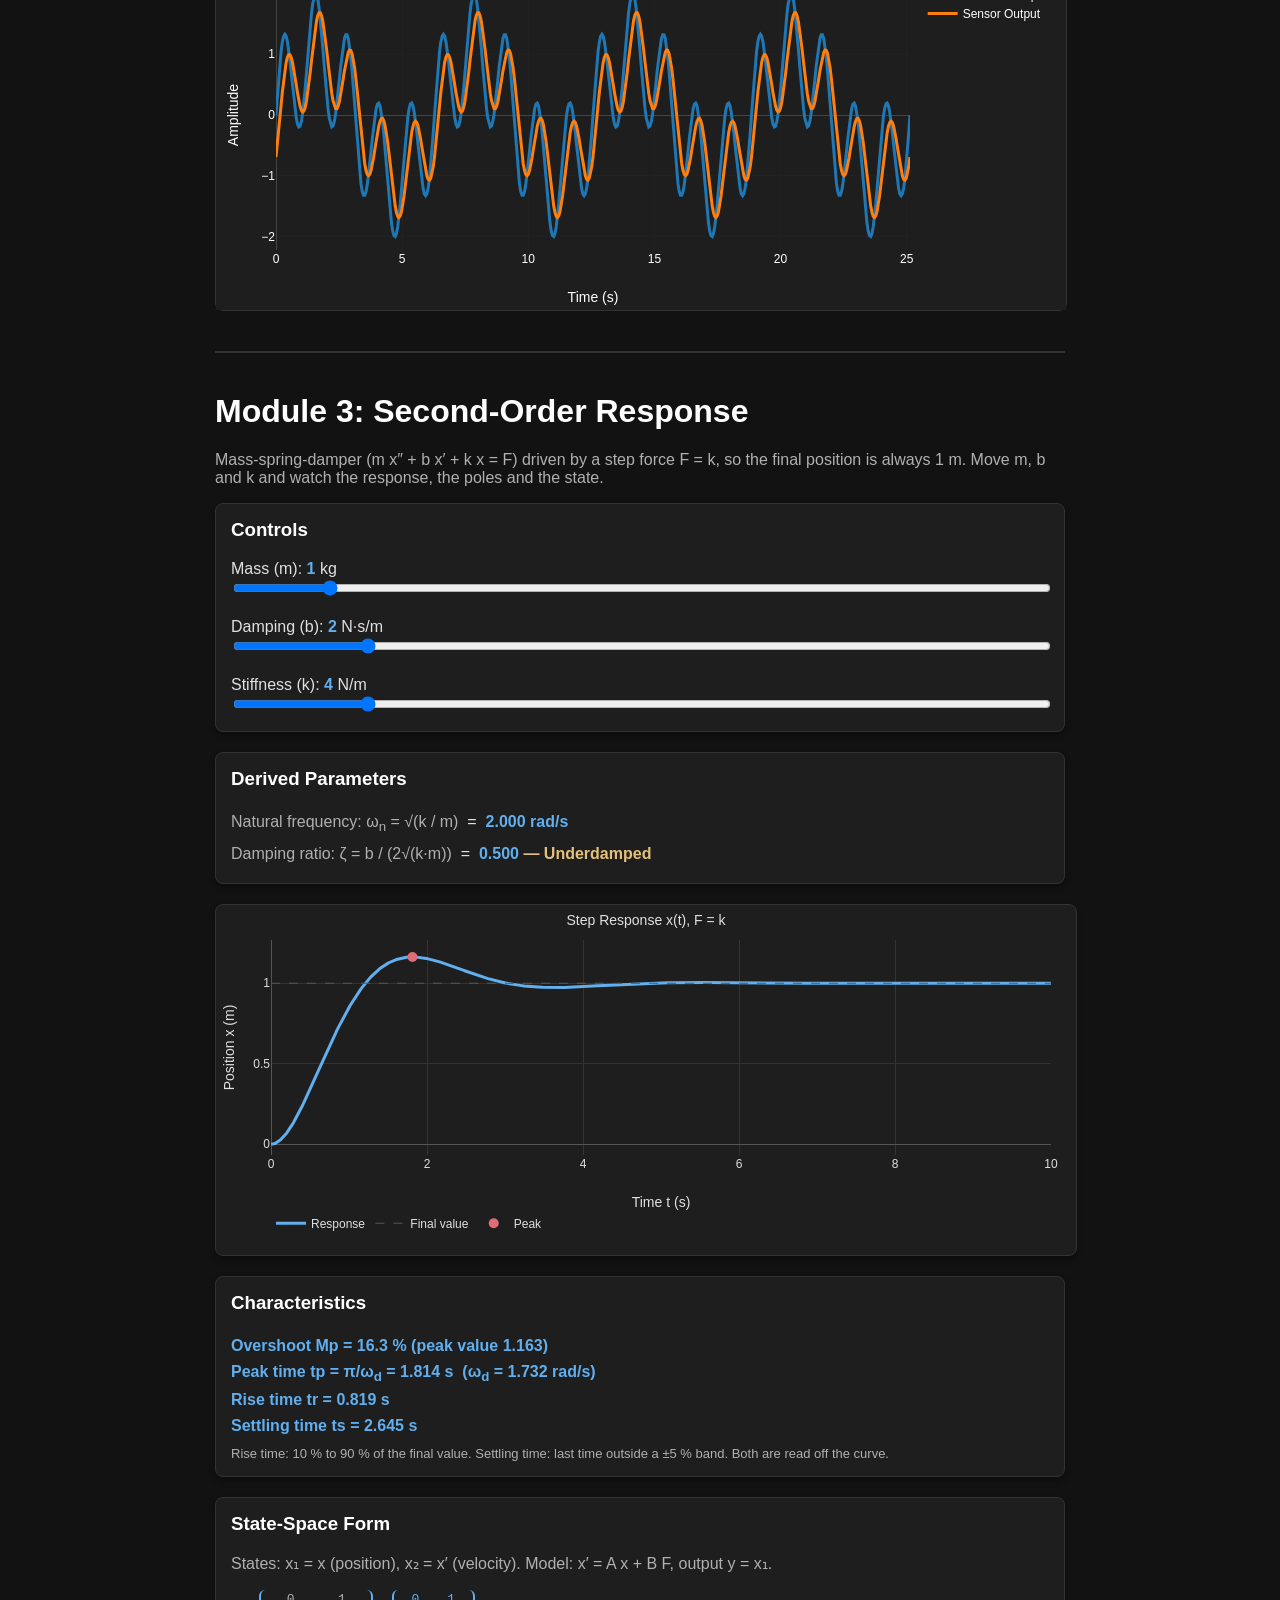
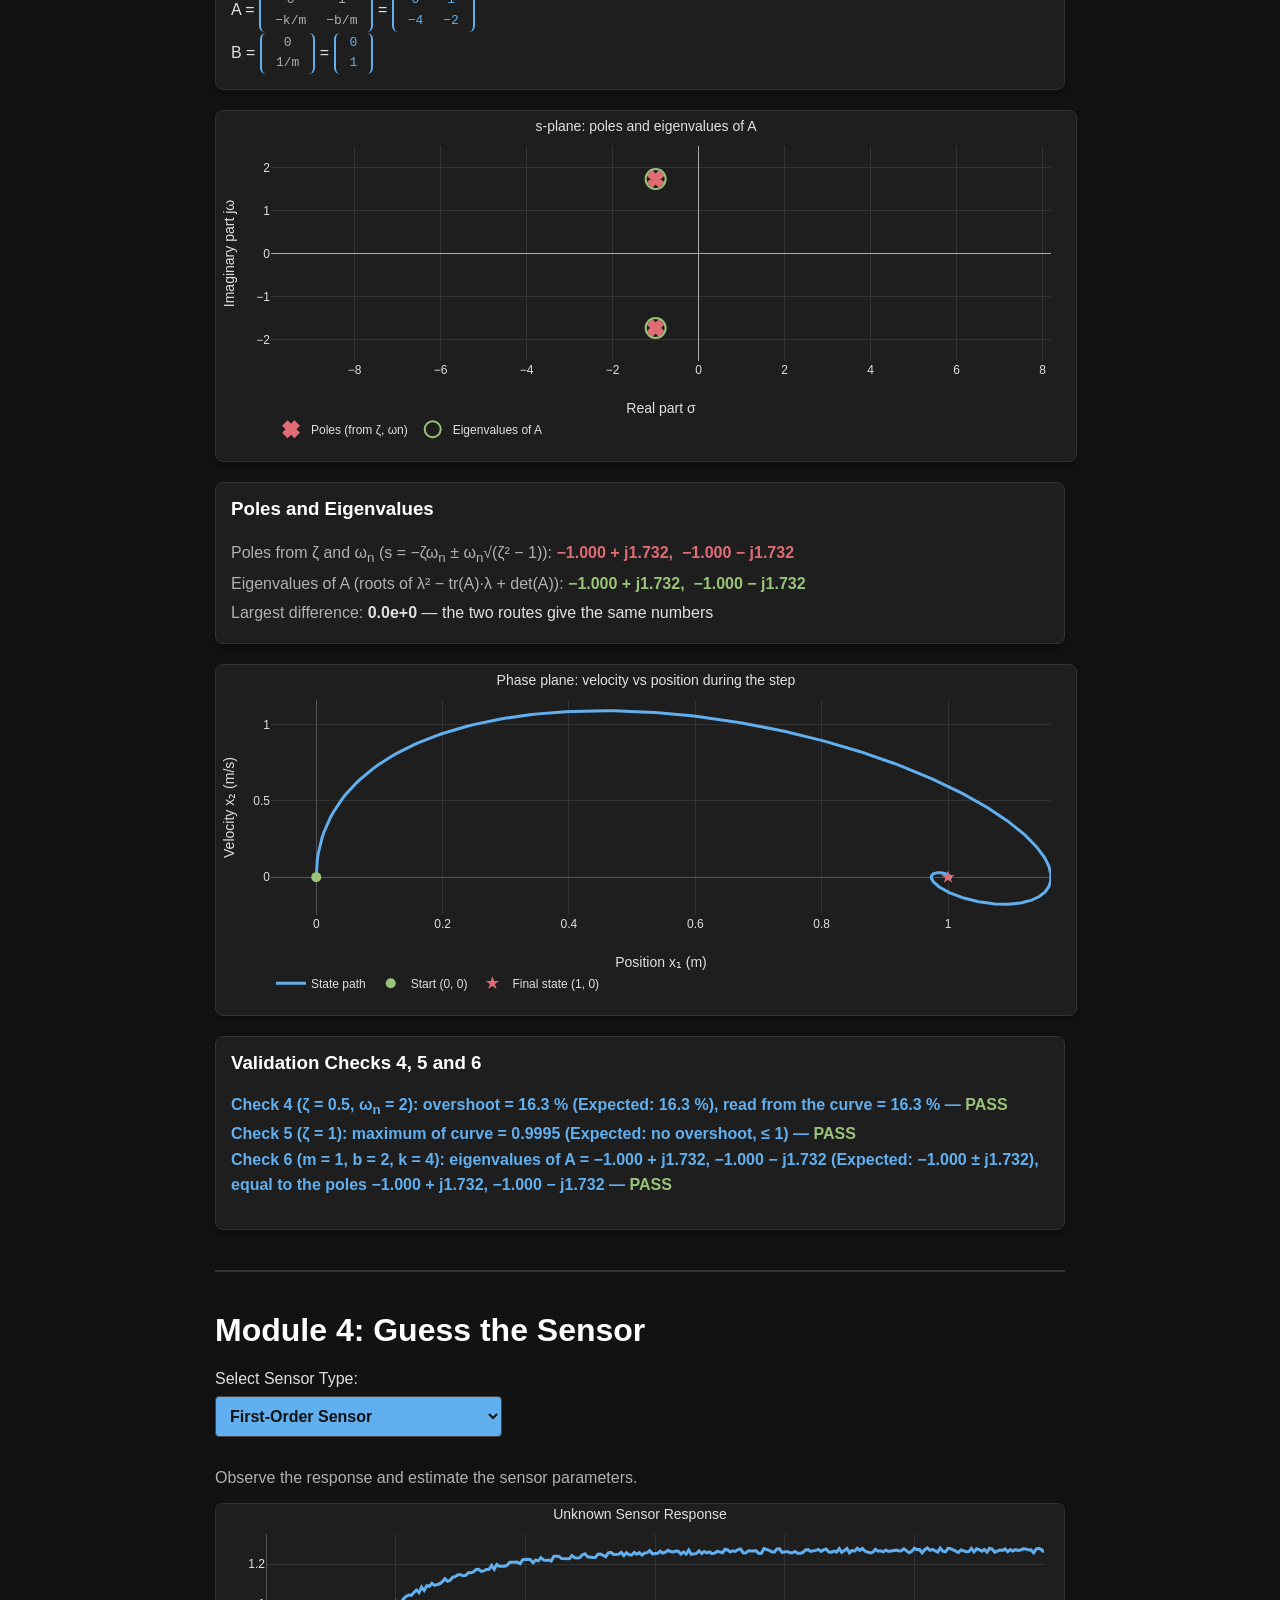
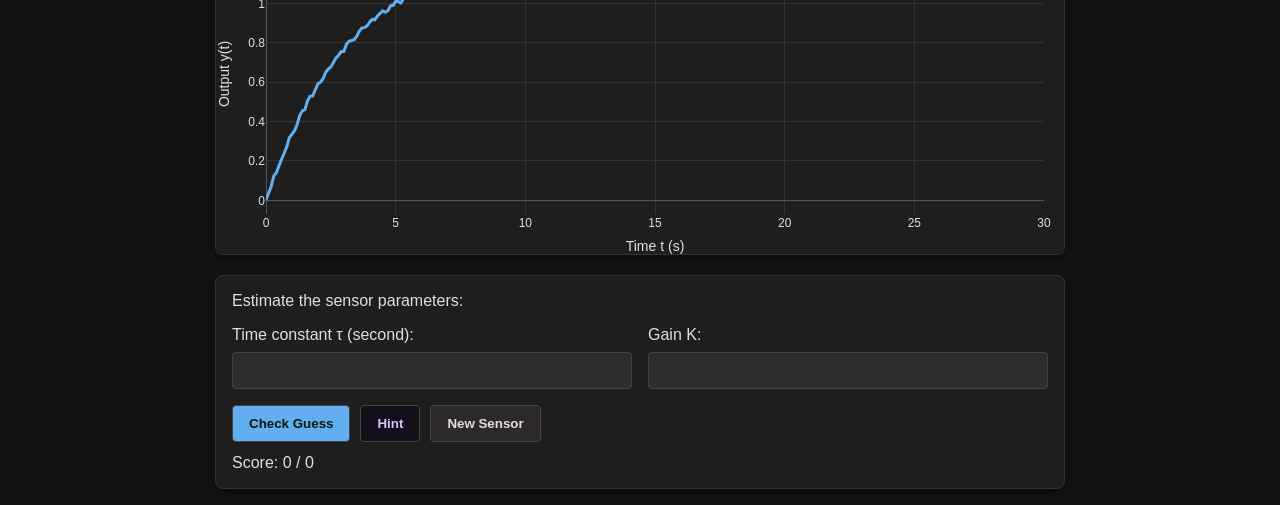
==== commit 4922034b: "Update index.html" ====
--- a/index.html
+++ b/index.html
@@ -3662,6 +3662,38 @@
 
   </div>
 </section>
+<section class="p1-card">
+  <h2>Result &amp; Score</h2>
+  <button id="p4-submit" class="p1-action-button" type="button">Submit Tuning</button>
+  <p id="p4-result" class="p1-feedback" role="status">Click New Random Plant to start.</p>
+  <p id="p4-score" class="p1-value">Score: 0 / 0</p>
+</section>
+<section class="p1-card">
+  <h2>Predict, then Check</h2>
+
+  <p class="p1-secondary">
+    With Kp = 5 and Kd = 0, what happens to the steady-state error
+    when Ki increases from 0 to 1?
+  </p>
+
+  <label class="p1-field" for="p4-prediction">
+    Your Prediction:
+    <select id="p4-prediction" class="p1-prediction">
+      <option value="">Choose your prediction</option>
+      <option value="zero">It becomes zero</option>
+      <option value="smaller">It gets smaller but not zero</option>
+      <option value="same">It stays the same</option>
+    </select>
+  </label>
+
+  <button id="p4-check-prediction" class="p1-action-button" type="button">
+    Check with Simulation
+  </button>
+
+  <p id="p4-prediction-feedback" class="p1-feedback">
+    Choose a prediction before checking.
+  </p>
+</section>
 </template>
 
 <!-- P4 JavaScript -->
@@ -3678,7 +3710,15 @@
 
   // Store the current hidden plant.
   let currentPlant = null;
-
+  // P4 round state
+  let p4AllPass = false, p4Submitted = false, p4Played = 0, p4Score = 0;
+
+  function setP4Metric(valueId, statusId, text, ok) {
+    document.getElementById(valueId).textContent = text;
+    const s = document.getElementById(statusId);
+    s.textContent = ok ? 'PASS' : 'FAIL';
+    s.style.color = ok ? '#98c379' : '#e06c75';
+  }
   function generateRandomPlant() {
     const firstOrder = Math.random() < 0.5;
 
@@ -3785,6 +3825,25 @@
           ...settings
         });
       }
+      // ---- P4: metrics + pass/fail (reuses P1 functions) ----
+      const firstOrder = plant.type === 'first-order';
+      const plantGain  = firstOrder ? plant.gain : 1;
+      const stable = p1IsTheoreticallyStable(firstOrder, plant, { kp, ki, kd });
+      const target = p1SteadyStateValue(kp, ki, 1, 10, plantGain);
+      const m = calculateP1PerformanceMetrics(result, target, 1);
+      const tg = window.p4Challenge.targets;
+
+      const osOk = m.overshoot <= tg.maxOvershoot;
+      const stOk = m.settlingTime !== null && m.settlingTime <= tg.maxSettlingTime;
+      const ssOk = stable && m.steadyStateErrorPercent <= tg.maxSteadyStateErrorPercent;
+      p4AllPass = osOk && stOk && ssOk;
+
+      setP4Metric('p4-overshoot', 'p4-overshoot-status',
+        m.overshoot.toFixed(1) + '%', osOk);
+      setP4Metric('p4-settling-time', 'p4-settling-status',
+        m.settlingTime === null ? 'Not settled' : m.settlingTime.toFixed(2) + ' s', stOk);
+      setP4Metric('p4-steady-state-error', 'p4-error-status',
+        stable ? m.steadyStateErrorPercent.toFixed(1) + '%' : 'Unstable', ssOk);
 
       const traces = [
         {
@@ -3817,6 +3876,10 @@
 
     } catch (error) {
       console.error('P4 simulation error:', error);
+      p4AllPass = false;
+      setP4Metric('p4-overshoot', 'p4-overshoot-status', 'N/A', false);
+      setP4Metric('p4-settling-time', 'p4-settling-status', 'N/A', false);
+      setP4Metric('p4-steady-state-error', 'p4-error-status', 'N/A', false);
       document.getElementById('p4-plant-status').textContent =
         'Unable to simulate these PID settings.';
     }
@@ -3830,7 +3893,90 @@
     document.getElementById('p4-' + gain)
       .addEventListener('input', updateP4Response);
   });
-
+  // ---- P4: submit + score ----
+  document.getElementById('p4-submit').addEventListener('click', () => {
+    const result = document.getElementById('p4-result');
+    if (!window.p4Challenge) {
+      result.textContent = 'Click New Random Plant first.';
+      return;
+    }
+    if (p4Submitted) {
+      result.textContent = 'Already submitted. Generate a new plant for another round.';
+      return;
+    }
+    p4Submitted = true;
+    p4Played++;
+    if (p4AllPass) p4Score++;
+    result.dataset.result = p4AllPass ? 'pass' : 'fail';
+    result.textContent = p4AllPass
+      ? 'PASS: all three targets met.'
+      : 'FAIL: at least one target was missed. Try a new plant.';
+    document.getElementById('p4-score').textContent =
+      'Score: ' + p4Score + ' / ' + p4Played;
+  });
+
+  // New plant = new round
+  newPlantButton.addEventListener('click', () => {
+    p4Submitted = false;
+    const result = document.getElementById('p4-result');
+    result.removeAttribute('data-result');
+    result.textContent = 'Tune the gains, then press Submit.';
+  });
+    // ---- P4: Predict, then check ----
+  function p4SteadyStateError(plant, kp, ki, kd) {
+    const firstOrder = plant.type === 'first-order';
+    const settings = {
+      kp, ki, kd, setpoint: 1, duration: 20, timeStep: 0.005,
+      controlMin: -10, controlMax: 10
+    };
+    const sim = firstOrder
+      ? simulateFirstOrderClosedLoop({ gain: plant.gain, tau: plant.tau, ...settings })
+      : simulateSecondOrderClosedLoop({
+          mass: plant.mass, damping: plant.damping,
+          stiffness: plant.stiffness, ...settings
+        });
+    const target = p1SteadyStateValue(kp, ki, 1, 10, firstOrder ? plant.gain : 1);
+    return calculateP1PerformanceMetrics(sim, target, 1).steadyStateErrorPercent;
+  }
+
+  document.getElementById('p4-check-prediction').addEventListener('click', () => {
+    const prediction = document.getElementById('p4-prediction').value;
+    const feedback = document.getElementById('p4-prediction-feedback');
+
+    if (!window.p4Challenge) {
+      feedback.textContent = 'Click New Random Plant first.';
+      feedback.removeAttribute('data-result');
+      return;
+    }
+    if (!prediction) {
+      feedback.textContent = 'Please choose a prediction first.';
+      feedback.removeAttribute('data-result');
+      return;
+    }
+
+    const plant = window.p4Challenge.plant;
+    const errP  = p4SteadyStateError(plant, 5, 0, 0);   // Kp only
+    const errPI = p4SteadyStateError(plant, 5, 1, 0);   // Kp + Ki
+
+    const actual = errPI < 0.5 ? 'zero'
+                 : errPI < errP - 0.5 ? 'smaller'
+                 : 'same';
+    const correct = prediction === actual;
+
+    feedback.dataset.result = correct ? 'correct' : 'incorrect';
+    feedback.textContent =
+      (correct ? 'Correct prediction! ' : 'Incorrect prediction. ') +
+      'Steady-state error with Ki = 0: ' + errP.toFixed(1) +
+      '%. With Ki = 1: ' + errPI.toFixed(1) + '%. ' +
+      'The integral term keeps accumulating error until it reaches zero.';
+
+    // Like P1 and P2: move the sliders to the checked setting so the user can explore
+    [['kp', 5], ['ki', 1], ['kd', 0]].forEach(([gain, value]) => {
+      const slider = document.getElementById('p4-' + gain);
+      slider.value = value;
+      slider.dispatchEvent(new Event('input'));
+    });
+  });
 })();
 </script>
  
